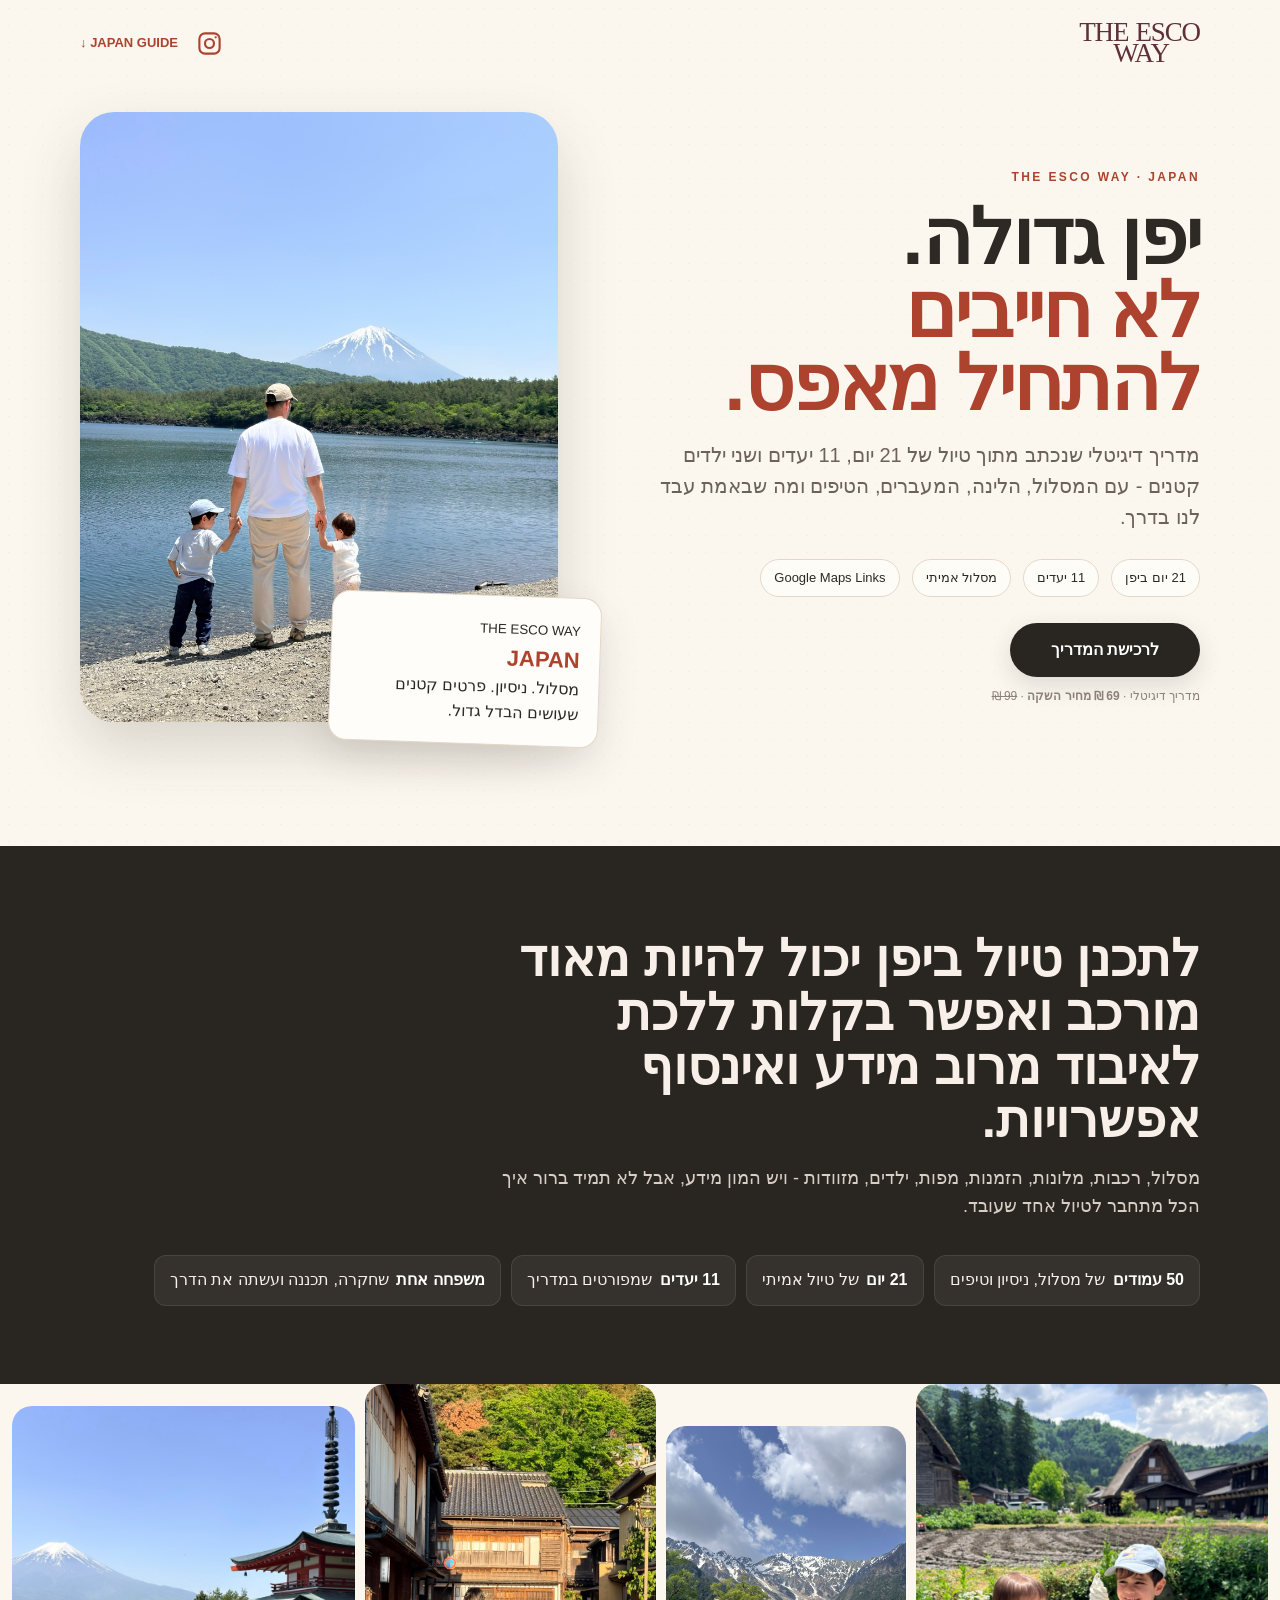
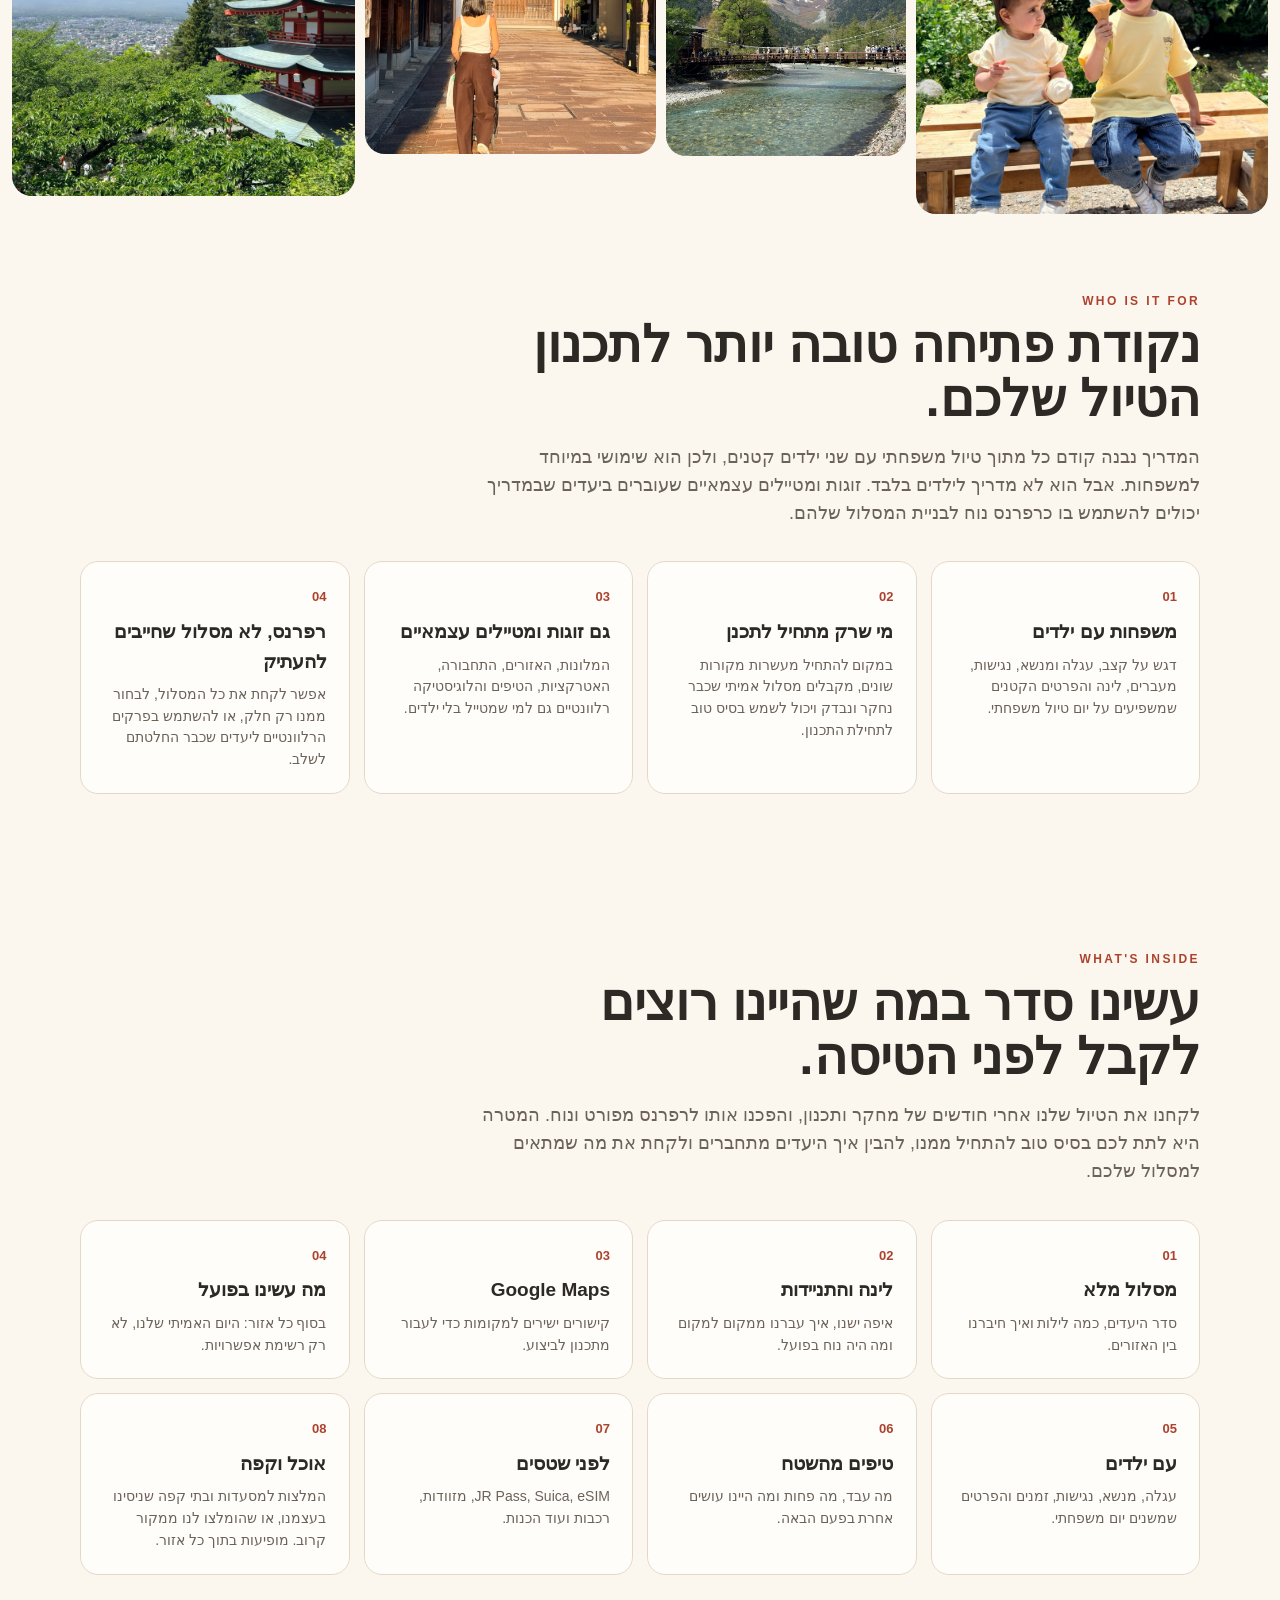
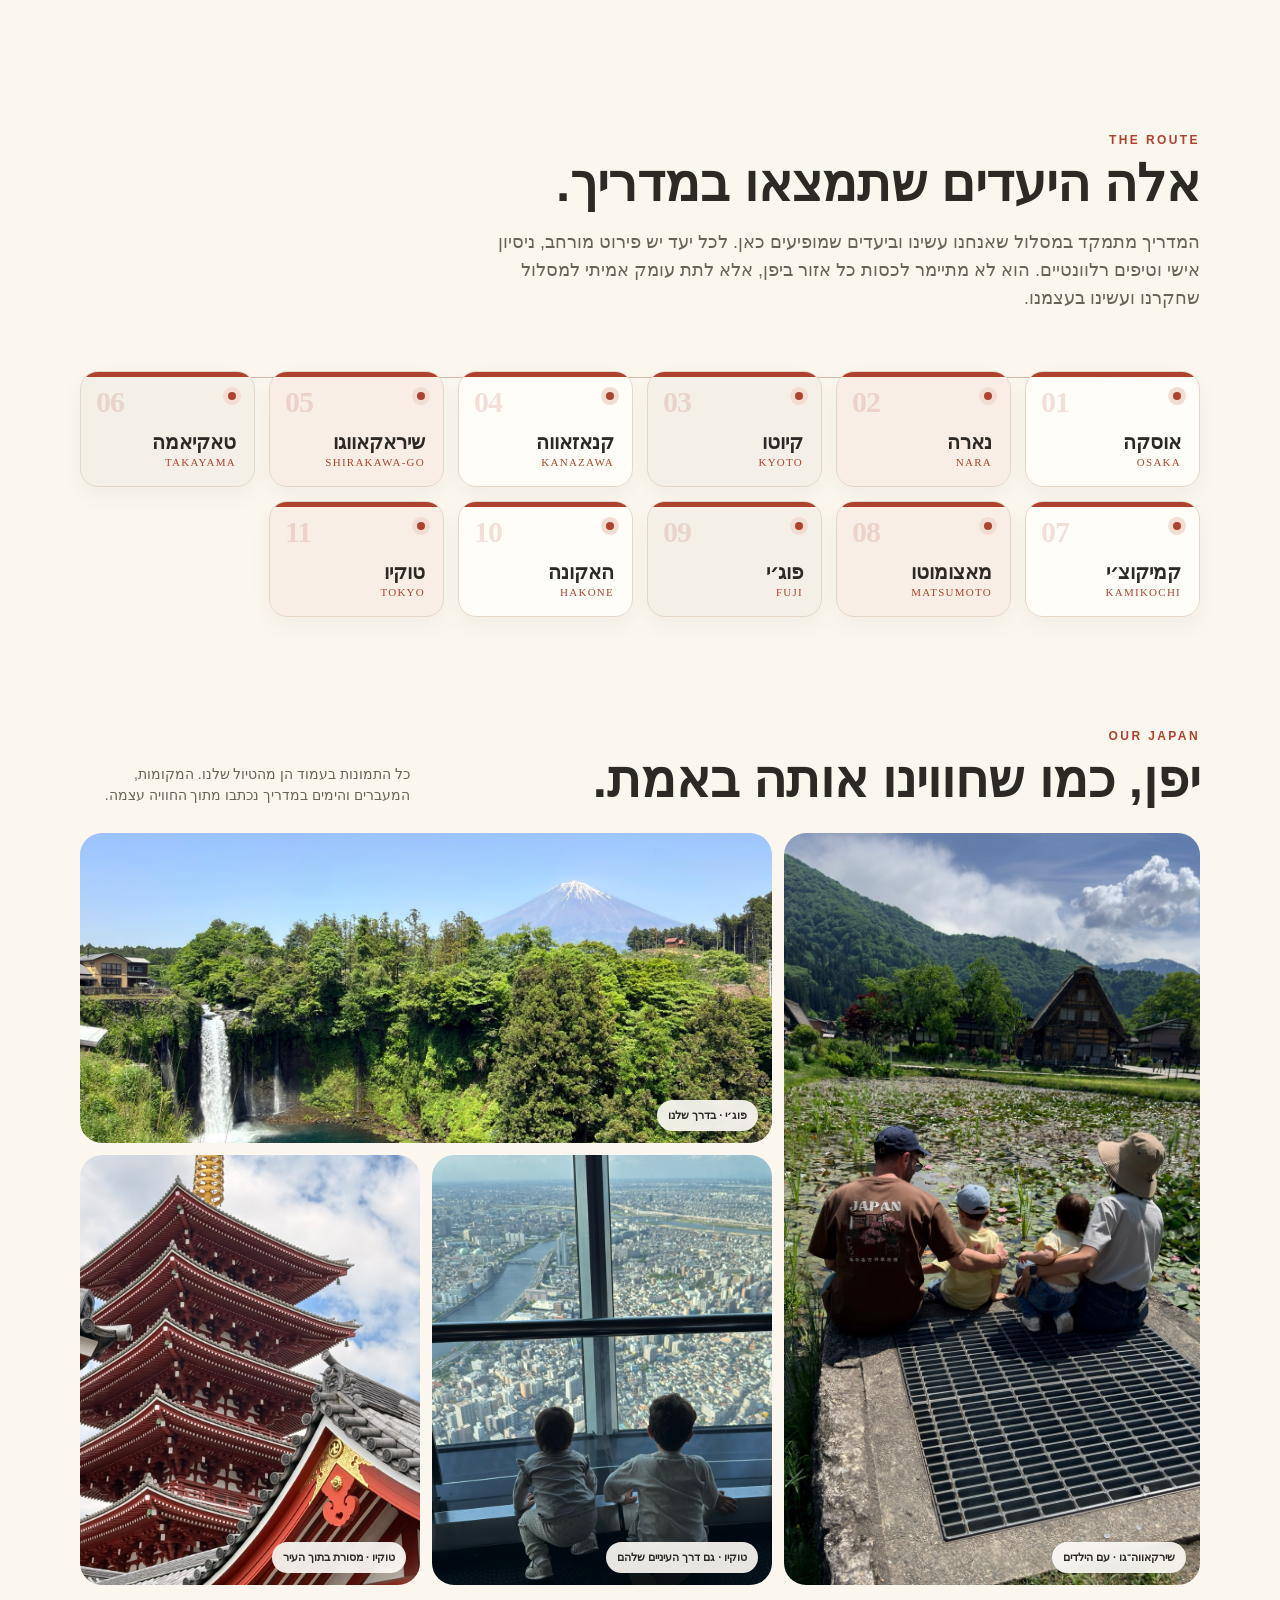
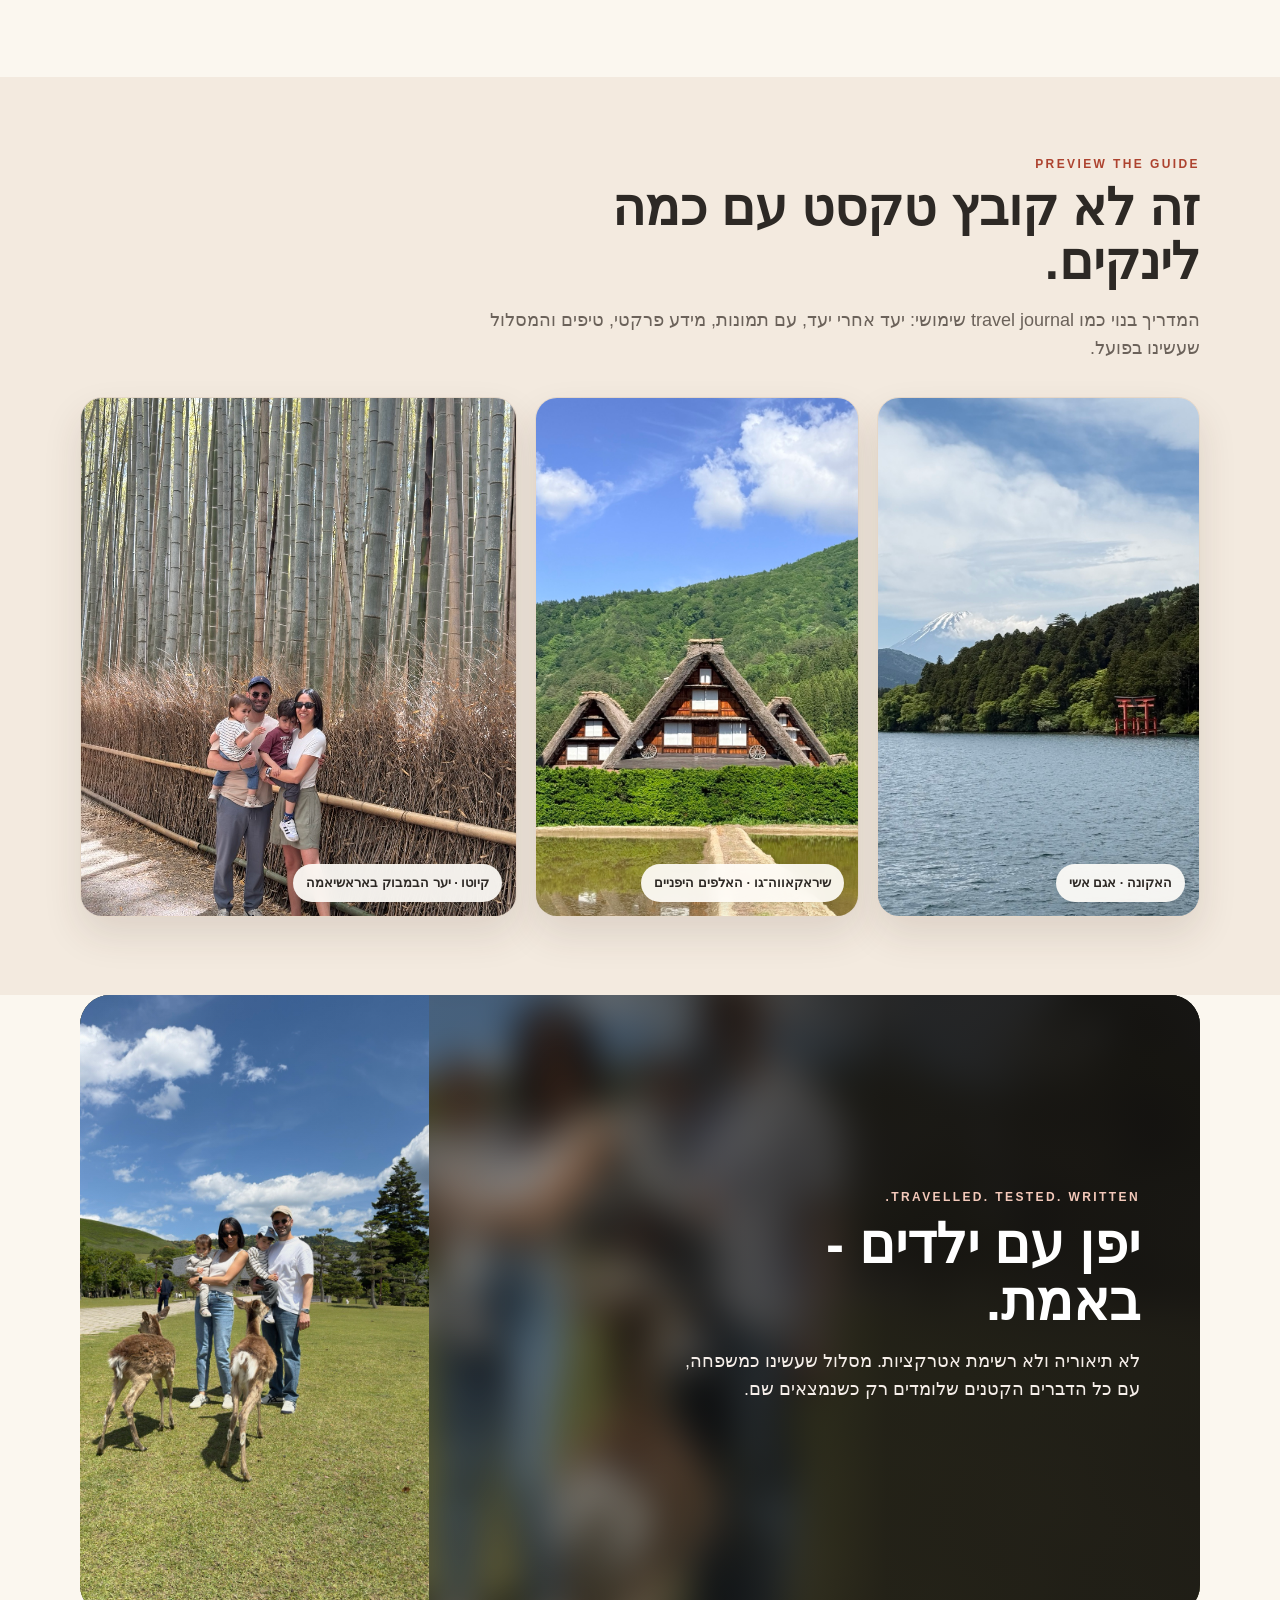
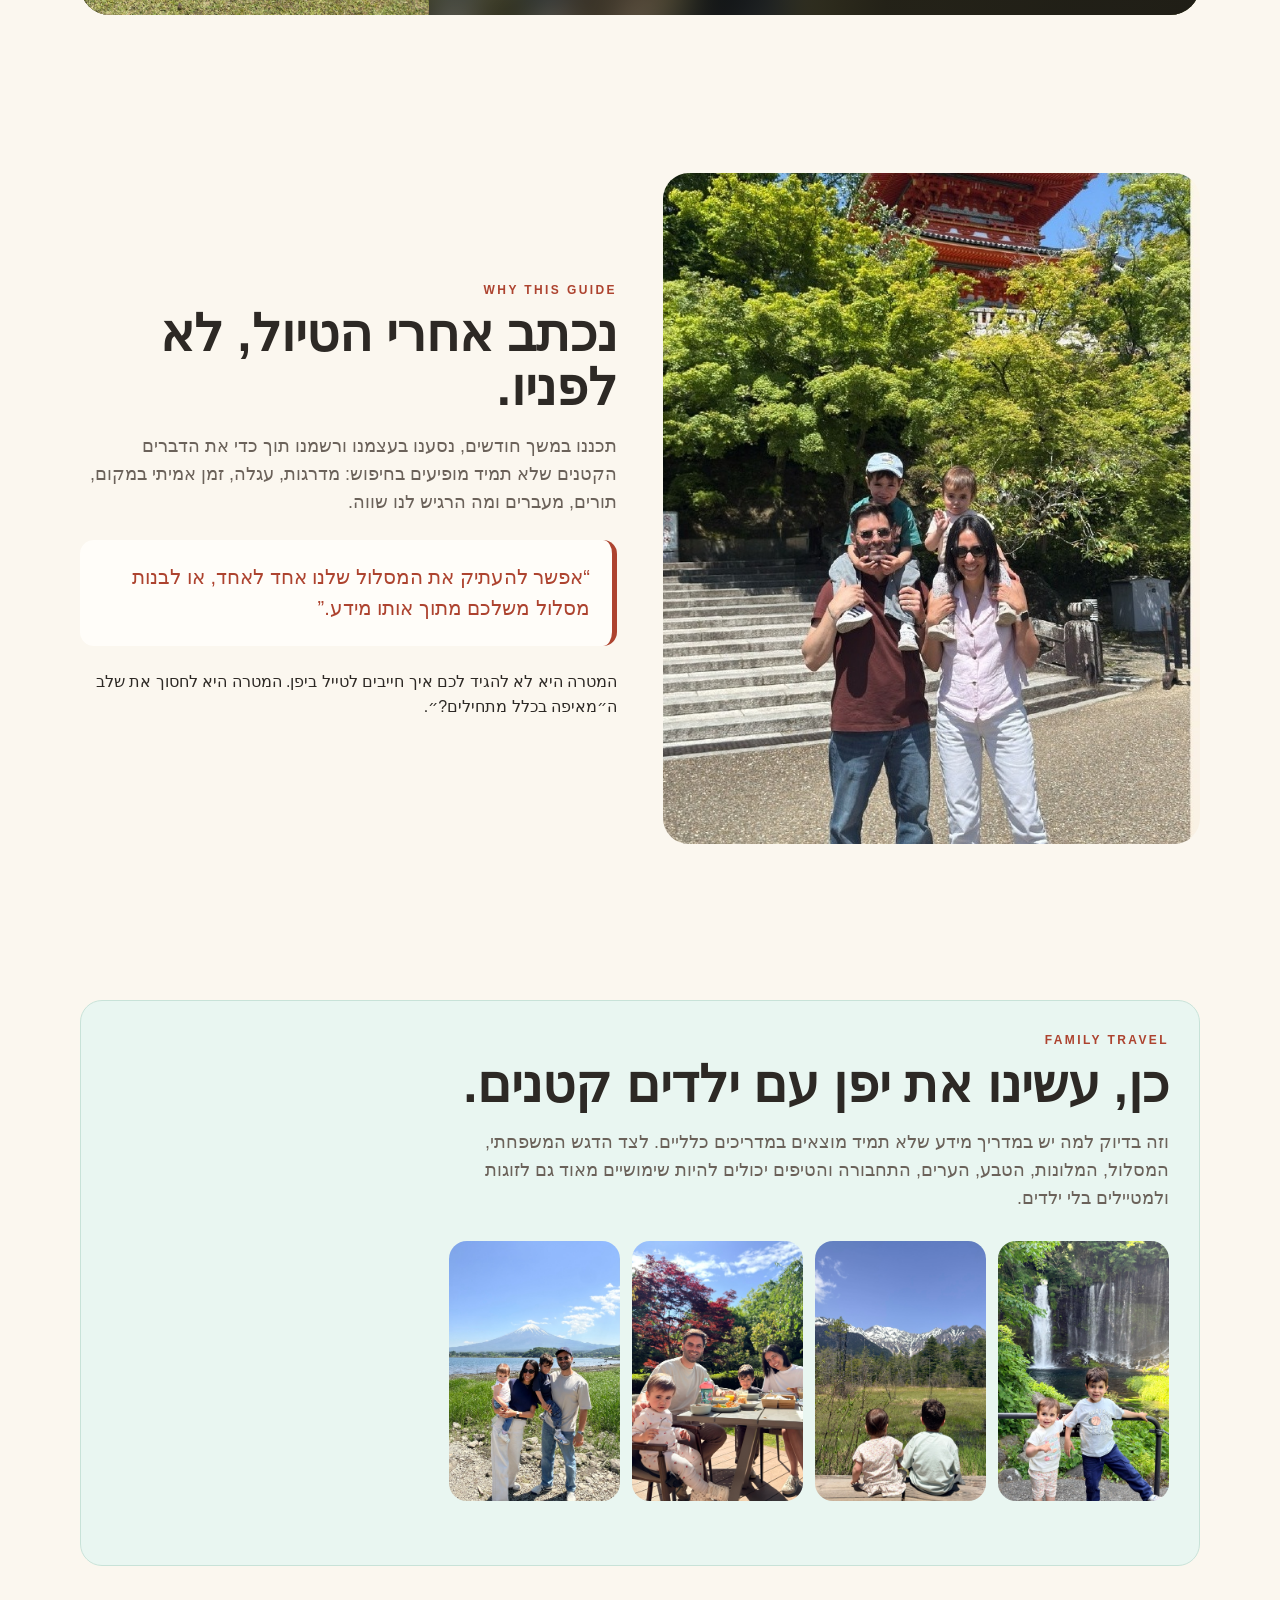
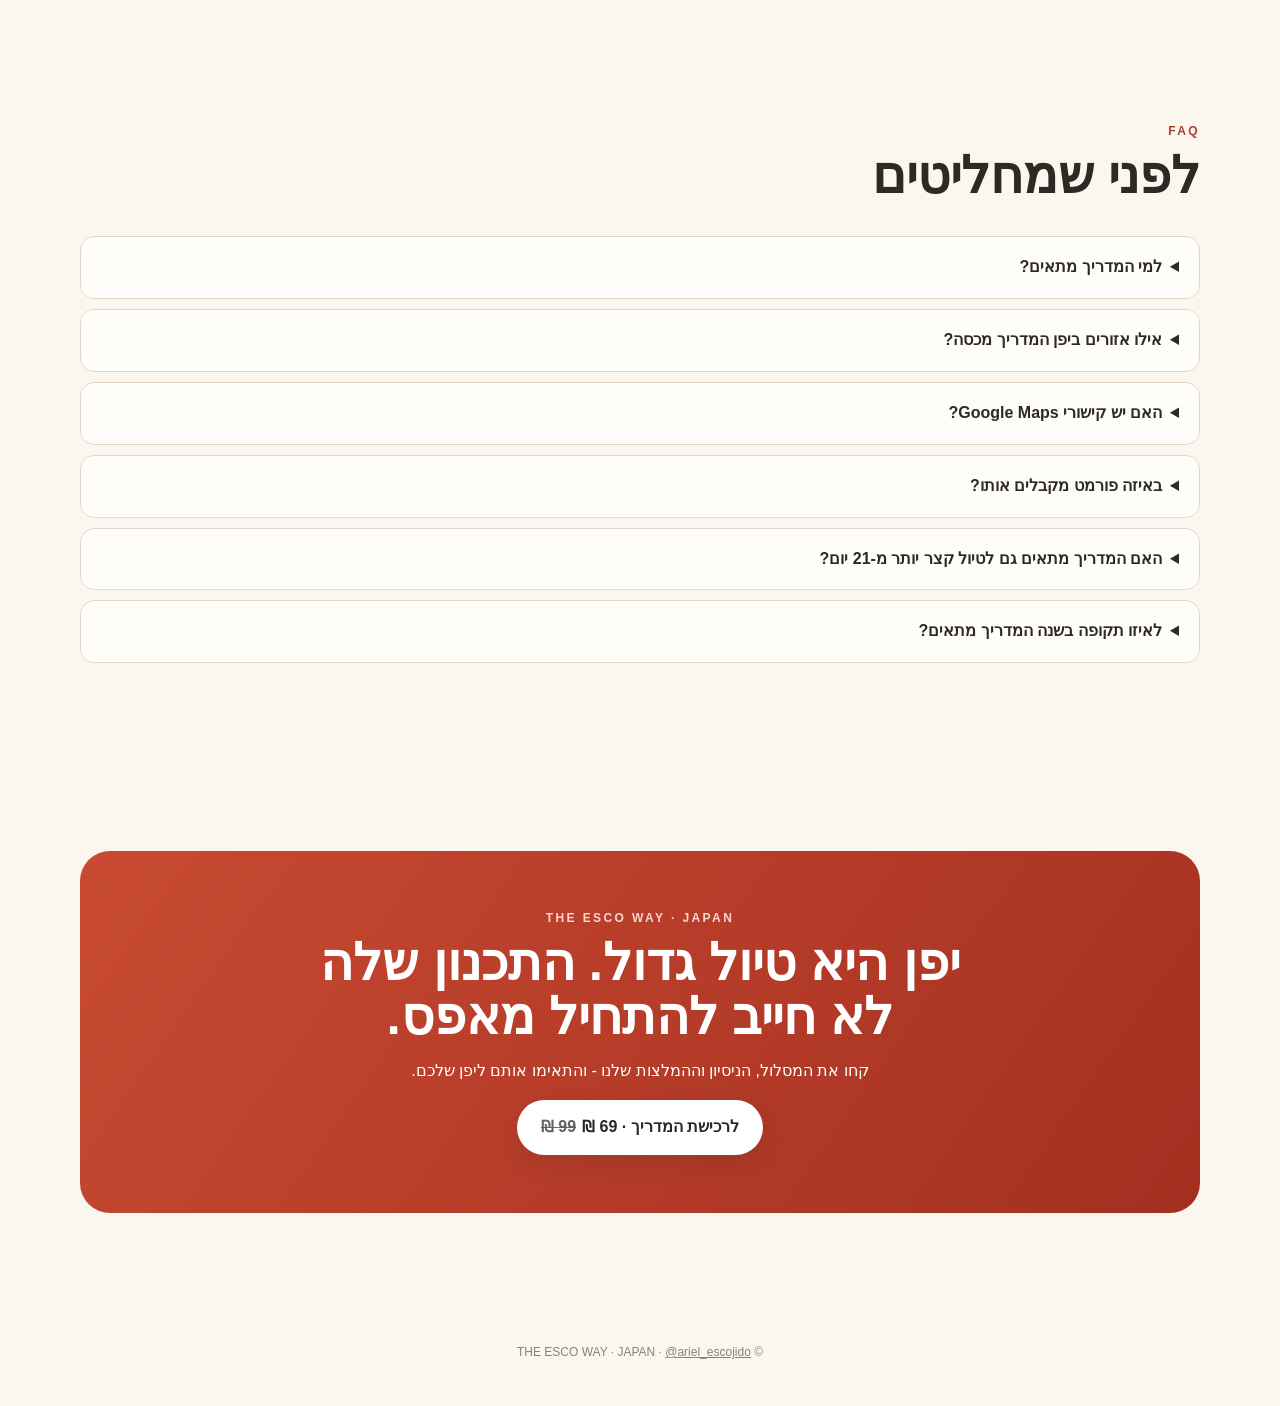
==== index.html @ 0a0cc1ca "Add files via upload" ====
<!doctype html><html lang="he" dir="rtl"><head><meta charset="utf-8"><meta name="viewport" content="width=device-width,initial-scale=1"><title>THE ESCO WAY - JAPAN | מדריך טיול עצמאי ליפן</title><meta name="description" content="מדריך דיגיטלי בעברית המבוסס על 21 יום ו-11 יעדים ביפן - מסלול, לינה, התניידות, טיפים, ילדים ומה עשינו בפועל."><meta property="og:title" content="THE ESCO WAY - JAPAN"><meta property="og:description" content="לא להתחיל את יפן מעשרות טאבים פתוחים. קבלו בסיס אמיתי לתכנון, מטיול שעשינו בעצמנו."><meta property="og:type" content="website"><link rel="canonical" href="[CANONICAL_URL]"><style>
:root{--ink:#2d2925;--muted:#6b625a;--paper:#fbf7ef;--card:#fffdf9;--line:#e5d7c8;--brick:#ad432f;--brick2:#c84a32;--green:#e9f6f1;--yellow:#fff5d9;--blue:#eef4ff;--dark:#292621}*{box-sizing:border-box}html{scroll-behavior:smooth}body{margin:0;font-family:Arial,'Noto Sans Hebrew',sans-serif;background:var(--paper);color:var(--ink);line-height:1.55}body:before{content:'';position:fixed;inset:0;pointer-events:none;opacity:.28;background-image:radial-gradient(circle,#dfc7b7 .7px,transparent .8px);background-size:17px 17px;z-index:-1}a{color:inherit}.wrap{width:min(1120px,calc(100% - 36px));margin:auto}.nav{display:flex;justify-content:space-between;align-items:center;padding:22px 0;font-size:13px}.brand{display:grid;grid-template-columns:auto auto;grid-template-rows:auto auto;column-gap:7px;direction:ltr;width:max-content;color:#5f3038;font-family:Georgia,'Times New Roman',serif;white-space:nowrap;line-height:.78;letter-spacing:-1.1px}.brand .the{grid-column:1;grid-row:1;font:inherit;font-size:27px;font-weight:400;letter-spacing:-1.1px}.brand .esco{grid-column:2;grid-row:1;font:inherit;font-size:27px;font-weight:400;letter-spacing:-1.1px}.brand .way{grid-column:1/3;grid-row:2;font:inherit;font-size:27px;font-weight:400;font-style:normal;letter-spacing:-1.1px;padding-left:34px}.brand:after{display:none}.nav a{text-decoration:none;color:var(--brick);font-weight:700}.navlinks{display:flex;align-items:center;gap:18px}.instagram-link{display:inline-flex;align-items:center;justify-content:center}.instagram-link svg{width:27px;height:27px;display:block}.hero{display:grid;grid-template-columns:1.03fr .97fr;gap:56px;align-items:center;padding:42px 0 84px}.eyebrow{font-size:12px;letter-spacing:2.4px;color:var(--brick);font-weight:800}h1{font-size:clamp(46px,6vw,84px);line-height:.95;margin:14px 0 20px;letter-spacing:-2px}h1 span{display:block;color:var(--brick)}.lead{font-size:20px;color:var(--muted);max-width:610px}.proofline{display:flex;gap:12px;flex-wrap:wrap;margin:26px 0}.pill{border:1px solid var(--line);background:rgba(255,253,249,.8);padding:8px 13px;border-radius:999px;font-size:13px}.cta{display:inline-flex;align-items:center;justify-content:center;background:var(--dark);color:white;text-decoration:none;padding:15px 24px;border-radius:999px;font-weight:800;min-width:190px;box-shadow:0 8px 24px rgba(41,38,33,.14)}.micro{font-size:12px;color:#8b8178;margin-top:10px}.heroimg{position:relative;min-height:570px}.heroimg img{width:82%;height:520px;object-fit:cover;border-radius:28px;display:block;margin-right:auto;box-shadow:0 25px 60px rgba(58,42,32,.18)}.guidecard{position:absolute;right:0;bottom:8px;width:52%;background:var(--card);border:1px solid var(--line);padding:20px;border-radius:18px;box-shadow:0 16px 40px rgba(58,42,32,.14);transform:rotate(2deg)}.guidecard b{display:block;color:var(--brick);font-size:22px}section{padding:78px 0}.sectionhead{max-width:720px;margin-bottom:34px}h2{font-size:clamp(32px,4vw,54px);line-height:1.05;margin:8px 0 14px}.sub{color:var(--muted);font-size:18px}.problem{background:var(--dark);color:#f7efe8}.problem .sub{color:#d8cec6}.tabs{display:flex;gap:10px;flex-wrap:wrap;margin-top:26px}.tab{padding:12px 15px;border-radius:12px;background:rgba(255,255,255,.06);border:1px solid rgba(255,255,255,.09)}.tab b{color:#fff;display:inline-block;margin-left:3px}.grid4{display:grid;grid-template-columns:repeat(4,1fr);gap:14px}.feature{background:var(--card);border:1px solid var(--line);border-radius:18px;padding:22px;min-height:155px}.feature i{font-style:normal;color:var(--brick);font-size:13px;font-weight:800}.feature b{display:block;font-size:19px;margin:8px 0}.feature p{margin:0;color:var(--muted);font-size:14px}.route{display:grid;grid-template-columns:repeat(11,1fr);gap:8px;direction:ltr;align-items:center;margin-top:35px}.stop{direction:rtl;text-align:center;font-size:12px;color:var(--muted)}.dot{width:13px;height:13px;background:var(--brick);border:3px solid #f1d6ca;border-radius:50%;margin:0 auto 9px}.route:before{content:'';height:2px;background:#dcc4b6;grid-column:1/-1;grid-row:1;align-self:start;margin-top:6px}.stop{grid-row:1;z-index:1}.preview{background:#f3eadf}.pages{display:grid;grid-template-columns:1.15fr .85fr .85fr;gap:18px;align-items:center;direction:ltr}.pageMock{direction:rtl;background:var(--card);border:1px solid var(--line);border-radius:20px;overflow:hidden;box-shadow:0 18px 38px rgba(65,44,31,.12)}.pageMock img{width:100%;height:260px;object-fit:cover;display:block}.pageMock .pc{padding:18px}.pageMock b{font-size:20px}.pageMock p{font-size:13px;color:var(--muted);margin:7px 0 0}.real{display:grid;grid-template-columns:1fr 1fr;gap:46px;align-items:center}.real img{width:100%;height:auto;aspect-ratio:4/5;object-fit:cover;object-position:center center;border-radius:26px}.quote{background:var(--card);border-right:5px solid var(--brick);padding:22px;border-radius:14px;color:var(--brick);font-size:20px;margin:24px 0}.familybox{background:var(--green);border:1px solid #c8e2d8;border-radius:22px;padding:30px}.faq details{background:var(--card);border:1px solid var(--line);border-radius:14px;padding:18px 20px;margin:10px 0}.faq summary{font-weight:800;cursor:pointer}.faq p{color:var(--muted);margin-bottom:0}.final{text-align:center;padding:100px 0}.final .box{background:linear-gradient(125deg,var(--brick2),#a42f20);color:white;border-radius:30px;padding:58px 24px}.final h2{margin-inline:auto;max-width:700px}.final .cta{background:white;color:var(--dark)}footer{padding:30px 0 45px;color:#8b8178;font-size:12px;text-align:center}@media(max-width:800px){.wrap{width:min(100% - 28px,620px)}.nav{padding:17px 0}.hero{grid-template-columns:1fr;gap:34px;padding:30px 0 58px}h1{font-size:54px}.lead{font-size:18px}.heroimg{min-height:430px}.heroimg img{width:88%;height:390px;border-radius:22px}.guidecard{width:61%;padding:16px}section{padding:58px 0}.grid4{grid-template-columns:1fr 1fr}.route{grid-template-columns:1fr 1fr;direction:rtl}.route:before{display:none}.stop{grid-row:auto;text-align:right;display:flex;align-items:center;gap:10px;background:var(--card);border:1px solid var(--line);padding:10px;border-radius:12px}.dot{margin:0;flex:0 0 auto}.pages{display:flex;overflow-x:auto;scroll-snap-type:x mandatory;padding-bottom:10px}.pageMock{min-width:82%;scroll-snap-align:center}.real{grid-template-columns:1fr;gap:28px}.real img{height:auto;aspect-ratio:4/5}.final{padding:60px 0}.final .box{padding:42px 20px;border-radius:22px}}@media(max-width:480px){h1{font-size:47px}.grid4{grid-template-columns:1fr}.proofline{gap:8px}.pill{font-size:12px}.cta{width:100%}}

/* V2 — photography-led editorial layer */
.hero{padding-top:26px;gap:48px}.heroimg{min-height:650px}.heroimg img{width:92%;height:610px;border-radius:34px;object-position:center 52%}.guidecard{bottom:18px}
.photo-break{padding:0;background:var(--paper);overflow:hidden}.photo-strip{width:min(1320px,calc(100% - 24px));margin:0 auto;display:grid;grid-template-columns:1.15fr .78fr .95fr 1.12fr;gap:10px;height:430px}.photo-strip figure,.editorial-grid figure,.family-cinema figure{margin:0;overflow:hidden;position:relative}.photo-strip img,.editorial-grid img,.family-cinema img{width:100%;height:100%;object-fit:cover;display:block;transition:transform .5s ease}.photo-strip figure:nth-child(2){margin-top:42px;height:330px}.photo-strip figure:nth-child(3){height:370px}.photo-strip figure:nth-child(4){margin-top:22px;height:390px}.photo-strip figure{border-radius:20px}.photo-strip figure:hover img,.editorial-grid figure:hover img{transform:scale(1.018)}
.editorial{padding:32px 0 92px}.editorial-head{display:flex;justify-content:space-between;align-items:end;gap:30px;margin-bottom:26px}.editorial-head h2{max-width:660px;margin-bottom:0}.editorial-note{max-width:330px;color:var(--muted);font-size:14px}.editorial-grid{display:grid;grid-template-columns:1.1fr .9fr .9fr;grid-template-rows:310px 430px;gap:12px}.editorial-grid figure{border-radius:22px}.editorial-grid .big{grid-row:1/3}.editorial-grid .wide{grid-column:2/4}.editorial-grid .portrait img{object-position:center 62%}.caption{position:absolute;right:14px;bottom:12px;background:rgba(255,253,249,.9);backdrop-filter:blur(8px);padding:7px 11px;border-radius:999px;font-size:11px;font-weight:700;color:var(--ink)}
.family-cinema{padding:0 0 80px}.family-cinema .frame{height:620px;border-radius:30px;overflow:hidden;position:relative}.family-cinema img{object-position:center 48%}.family-cinema .overlay{position:absolute;inset:0;background:linear-gradient(90deg,rgba(22,20,18,.04),rgba(22,20,18,.08) 45%,rgba(22,20,18,.76));display:flex;align-items:center;justify-content:flex-start;padding:60px}.family-cinema .copy{max-width:470px;color:white;margin-left:auto;text-align:right}.family-cinema .copy .eyebrow{color:#f4c9ba}.family-cinema .copy h2{font-size:54px;margin:10px 0 14px}.family-cinema .copy p{font-size:18px;color:#f5eee9}
.mini-gallery{display:grid;grid-template-columns:repeat(4,1fr);gap:12px;margin-top:28px}.mini-gallery img{width:100%;height:260px;object-fit:cover;border-radius:18px}.mini-gallery img:nth-child(2){object-position:center 35%}
@media(max-width:800px){.hero{padding-top:18px}.heroimg{min-height:520px}.heroimg img{width:100%;height:500px;border-radius:24px;object-position:center 58%}.guidecard{width:66%;bottom:-8px}.photo-strip{width:calc(100% - 16px);grid-template-columns:1.2fr .8fr;height:520px;gap:8px}.photo-strip figure{height:250px!important;margin:0!important;border-radius:14px}.photo-strip figure:nth-child(2),.photo-strip figure:nth-child(4){transform:translateY(34px)}.editorial{padding:18px 0 58px}.editorial-head{display:block}.editorial-note{margin-top:12px}.editorial-grid{grid-template-columns:1fr 1fr;grid-template-rows:330px 360px 360px}.editorial-grid .big{grid-column:1/3;grid-row:auto}.editorial-grid .wide{grid-column:1/3}.family-cinema{padding-bottom:58px}.family-cinema .frame{height:570px;border-radius:22px}.family-cinema .overlay{background:linear-gradient(0deg,rgba(22,20,18,.78),rgba(22,20,18,.02) 65%);align-items:flex-end;padding:26px}.family-cinema .copy{margin:0}.family-cinema .copy h2{font-size:38px}.mini-gallery{grid-template-columns:1fr 1fr;overflow:hidden}.mini-gallery img{height:220px}.mini-gallery img:nth-child(3){grid-column:1/3;height:260px}}

/* Route redesign — editorial RTL journey cards */
.route.route-cards{position:relative;display:grid;grid-template-columns:repeat(6,minmax(0,1fr));gap:14px;direction:rtl;align-items:stretch;margin-top:40px;padding:18px 0 0}
.route.route-cards:before{content:'';display:block;position:absolute;top:0;right:0;left:0;height:1px;background:linear-gradient(90deg,transparent,#d8b9a9 8%,#d8b9a9 92%,transparent)}
.route.route-cards .stop{position:relative;overflow:hidden;grid-row:auto;direction:rtl;text-align:right;min-height:116px;padding:18px 18px 17px;background:rgba(255,253,249,.9);border:1px solid var(--line);border-radius:18px;color:var(--ink);display:flex;flex-direction:column;justify-content:flex-end;align-items:flex-start;gap:3px;box-shadow:0 8px 22px rgba(65,44,31,.05);transition:transform .2s ease,box-shadow .2s ease,border-color .2s ease}
.route.route-cards .stop:nth-child(3n+2){background:#f8eee5}.route.route-cards .stop:nth-child(3n){background:#f4f0e8}
.route.route-cards .stop:hover{transform:translateY(-3px);box-shadow:0 14px 30px rgba(65,44,31,.10);border-color:#d5ad9a}
.route.route-cards .stop:before{content:'';position:absolute;top:0;right:0;width:100%;height:5px;background:var(--brick)}
.route.route-cards .route-num{position:absolute;top:15px;left:15px;font-family:Georgia,'Times New Roman',serif;font-size:30px;line-height:1;color:rgba(173,67,47,.16);font-weight:700;letter-spacing:-1px}
.route.route-cards .route-name{position:relative;z-index:1;font-size:20px;line-height:1.1;font-weight:800;white-space:nowrap}
.route.route-cards .route-en{position:relative;z-index:1;direction:ltr;font-family:Georgia,'Times New Roman',serif;font-size:11px;line-height:1.1;color:var(--brick);letter-spacing:1.25px;text-transform:uppercase}
.route.route-cards .stop:after{content:'';position:absolute;right:18px;top:20px;width:8px;height:8px;border-radius:50%;background:var(--brick);box-shadow:0 0 0 5px #f2ddd3}
@media(max-width:800px){.route.route-cards{grid-template-columns:repeat(2,minmax(0,1fr));gap:10px;margin-top:30px;padding-top:14px}.route.route-cards .stop{min-height:102px;padding:15px;border-radius:15px}.route.route-cards .route-name{font-size:17px}.route.route-cards .route-num{font-size:26px;top:13px;left:13px}.route.route-cards .stop:after{right:15px;top:17px}}
@media(max-width:420px){.route.route-cards{grid-template-columns:1fr 1fr}.route.route-cards .route-name{font-size:16px}.route.route-cards .route-en{font-size:9px;letter-spacing:.9px}}

/* Preview gallery — real trip photos rather than destination content cards */
.pages:has(.preview-photo){align-items:stretch}
.pageMock.preview-photo{position:relative;overflow:hidden;height:520px;min-height:0;background:#ddd;border-radius:22px}
.pageMock.preview-photo img{width:100%;height:100%;min-height:0;object-fit:cover;display:block}
.pageMock.preview-photo .preview-caption{position:absolute;right:14px;bottom:14px;left:auto;background:rgba(255,253,249,.92);backdrop-filter:blur(8px);-webkit-backdrop-filter:blur(8px);padding:9px 13px;border-radius:999px;font-size:13px;font-weight:700;color:var(--ink);box-shadow:0 5px 18px rgba(35,30,26,.12);direction:rtl}
@media(max-width:800px){.pageMock.preview-photo{height:390px}.pageMock.preview-photo img{height:100%;min-height:0}.pageMock.preview-photo .preview-caption{font-size:12px;right:10px;bottom:10px;padding:8px 11px}}

/* Keep the two vertical Tokyo moments readable without aggressive cropping */
.editorial-grid figure.show-full{background:#eee8df}
.editorial-grid figure.show-full img{object-fit:cover;object-position:center center;transform:none}
.editorial-grid figure.show-full:hover img{transform:none}

/* Family cinema: preserve the portrait photo instead of aggressively cropping it */
.family-cinema .family-photo{position:absolute;inset:0;background:#20251f}
.family-cinema .family-photo-bg{position:absolute;inset:-22px;width:calc(100% + 44px);height:calc(100% + 44px);object-fit:cover;object-position:center 62%;filter:blur(20px) brightness(.72);transform:scale(1.06)}
.family-cinema .family-photo-main{position:absolute;inset:0;width:100%;height:100%;object-fit:contain;object-position:left center;z-index:1}
.family-cinema .overlay{z-index:2;background:linear-gradient(90deg,rgba(22,20,18,.02) 0%,rgba(22,20,18,.12) 42%,rgba(22,20,18,.82) 72%,rgba(22,20,18,.88) 100%)}
@media(max-width:800px){.family-cinema .family-photo-main{object-position:center top}.family-cinema .family-photo-bg{object-position:center 60%}.family-cinema .overlay{background:linear-gradient(0deg,rgba(22,20,18,.84),rgba(22,20,18,.06) 66%)}}

/* Family cinema — deer family photo: show the full frame without zoom */
.family-cinema .family-photo-bg{display:block;object-fit:cover;object-position:center center;filter:blur(18px) brightness(.62);transform:scale(1.05)}
.family-cinema .family-photo-main{object-fit:contain;object-position:left center;transform:none}
@media(max-width:800px){.family-cinema .family-photo-main{object-fit:contain;object-position:center center}}

/* Purchase lead modal */
.purchase-modal{position:fixed;inset:0;z-index:9999;display:none;align-items:center;justify-content:center;padding:22px;direction:rtl}.purchase-modal.open{display:flex}.purchase-backdrop{position:absolute;inset:0;background:rgba(35,30,26,.62);backdrop-filter:blur(6px)}.purchase-dialog{position:relative;width:min(520px,100%);background:var(--card);border:1px solid var(--line);border-radius:26px;padding:30px;box-shadow:0 30px 90px rgba(35,30,26,.28);z-index:1}.purchase-close{position:absolute;top:14px;left:14px;border:0;background:#f3eadf;width:38px;height:38px;border-radius:50%;font-size:24px;line-height:1;cursor:pointer;color:var(--ink)}.purchase-dialog h3{font-size:32px;line-height:1.08;margin:8px 0 8px}.purchase-dialog .purchase-intro{color:var(--muted);margin:0 0 22px}.purchase-price{display:inline-flex;gap:8px;align-items:center;background:#f8eee5;color:var(--brick);font-weight:800;border-radius:999px;padding:8px 12px;margin-bottom:18px}.purchase-form{display:grid;gap:14px}.purchase-field{display:grid;gap:6px;text-align:right}.purchase-field label{font-size:13px;font-weight:800}.purchase-field input{width:100%;border:1px solid var(--line);background:white;border-radius:12px;padding:13px 14px;font:inherit;color:var(--ink);outline:none}.purchase-field input:focus{border-color:#c98570;box-shadow:0 0 0 3px rgba(173,67,47,.09)}.purchase-submit{border:0;background:var(--dark);color:#fff;border-radius:999px;padding:15px 20px;font:inherit;font-weight:800;cursor:pointer;margin-top:4px}.purchase-note{font-size:12px;color:#8b8178;margin:2px 0 0;text-align:center}.purchase-status{display:none;text-align:center;padding:16px 4px 4px}.purchase-status.show{display:block}.purchase-status strong{display:block;font-size:24px;margin-bottom:8px}.purchase-status p{color:var(--muted);margin:0}.purchase-form.hidden{display:none}@media(max-width:600px){.purchase-modal{align-items:flex-end;padding:10px}.purchase-dialog{border-radius:24px 24px 16px 16px;padding:26px 20px 22px}.purchase-dialog h3{font-size:28px}}
</style></head><body><header class="wrap"><div class="nav"><div class="brand" aria-label="THE ESCO WAY"><span class="the">THE</span><span class="esco">ESCO</span><span class="way">WAY</span></div><div class="navlinks"><a class="instagram-link" href="https://www.instagram.com/ariel_escojido?stkn=dmM4bjkwaGRwMHF3&utm_source=qr" target="_blank" rel="noopener noreferrer" aria-label="Instagram @ariel_escojido" data-event="instagram_header_click"><svg viewBox="0 0 24 24" fill="none" stroke="currentColor" stroke-width="1.9" stroke-linecap="round" stroke-linejoin="round" aria-hidden="true"><rect x="3" y="3" width="18" height="18" rx="5"></rect><circle cx="12" cy="12" r="4"></circle><circle cx="17.5" cy="6.5" r="1" fill="currentColor" stroke="none"></circle></svg></a><a href="#buy">JAPAN GUIDE ↓</a></div></div></header><main><section class="hero wrap"><div><div class="eyebrow">THE ESCO WAY · JAPAN</div><h1>יפן גדולה.<span>לא חייבים להתחיל מאפס.</span></h1><p class="lead">מדריך דיגיטלי שנכתב מתוך טיול של 21 יום, 11 יעדים ושני ילדים קטנים - עם המסלול, הלינה, המעברים, הטיפים ומה שבאמת עבד לנו בדרך.</p><div class="proofline"><span class="pill">21 יום ביפן</span><span class="pill">11 יעדים</span><span class="pill">מסלול אמיתי</span><span class="pill">Google Maps Links</span></div><a class="cta" href="#purchase" data-purchase-open data-event="hero_cta_click">לרכישת המדריך</a><div class="micro">מדריך דיגיטלי · <b>69 ₪ מחיר השקה</b> · <s>99 ₪</s></div></div><div class="heroimg"><img src="photo-01.jpg" alt="הר פוג'י מתוך הטיול של The Esco Way"><div class="guidecard"><small>THE ESCO WAY</small><b>JAPAN</b><span>מסלול. ניסיון. פרטים קטנים שעושים הבדל גדול.</span></div></div></section><section class="problem"><div class="wrap"><div class="sectionhead"><h2>לתכנן טיול ביפן יכול להיות מאוד מורכב ואפשר בקלות ללכת לאיבוד מרוב מידע ואינסוף אפשרויות.</h2><p class="sub">מסלול, רכבות, מלונות, הזמנות, מפות, ילדים, מזוודות - ויש המון מידע, אבל לא תמיד ברור איך הכל מתחבר לטיול אחד שעובד.</p></div><div class="tabs"><span class="tab"><b>50 עמודים</b> של מסלול, ניסיון וטיפים</span><span class="tab"><b>21 יום</b> של טיול אמיתי</span><span class="tab"><b>11 יעדים</b> שמפורטים במדריך</span><span class="tab"><b>משפחה אחת</b> שחקרה, תכננה ועשתה את הדרך</span></div></div></section><section class="photo-break"><div class="photo-strip"><figure><img loading="lazy" src="photo-02.jpg" alt="רגע מהטיול המשפחתי שלנו ביפן"></figure><figure><img loading="lazy" src="photo-03.jpg" alt="רגע מהטיול המשפחתי שלנו ביפן"></figure><figure><img loading="lazy" src="photo-04.jpg" alt="רגע מהטיול המשפחתי שלנו ביפן"></figure><figure><img loading="lazy" src="photo-05.jpg" alt="רגע מהטיול המשפחתי שלנו ביפן"></figure></div></section><section><div class="wrap"><div class="sectionhead"><div class="eyebrow">WHO IS IT FOR</div><h2>נקודת פתיחה טובה יותר לתכנון הטיול שלכם.</h2><p class="sub">המדריך נבנה קודם כל מתוך טיול משפחתי עם שני ילדים קטנים, ולכן הוא שימושי במיוחד למשפחות. אבל הוא לא מדריך לילדים בלבד. זוגות ומטיילים עצמאיים שעוברים ביעדים שבמדריך יכולים להשתמש בו כרפרנס נוח לבניית המסלול שלהם.</p></div><div class="grid4"><div class="feature"><i>01</i><b>משפחות עם ילדים</b><p>דגש על קצב, עגלה ומנשא, נגישות, מעברים, לינה והפרטים הקטנים שמשפיעים על יום טיול משפחתי.</p></div><div class="feature"><i>02</i><b>מי שרק מתחיל לתכנן</b><p>במקום להתחיל מעשרות מקורות שונים, מקבלים מסלול אמיתי שכבר נחקר ונבדק ויכול לשמש בסיס טוב לתחילת התכנון.</p></div><div class="feature"><i>03</i><b>גם זוגות ומטיילים עצמאיים</b><p>המלונות, האזורים, התחבורה, האטרקציות, הטיפים והלוגיסטיקה רלוונטיים גם למי שמטייל בלי ילדים.</p></div><div class="feature"><i>04</i><b>רפרנס, לא מסלול שחייבים להעתיק</b><p>אפשר לקחת את כל המסלול, לבחור ממנו רק חלק, או להשתמש בפרקים הרלוונטיים ליעדים שכבר החלטתם לשלב.</p></div></div></div></section><section><div class="wrap"><div class="sectionhead"><div class="eyebrow">WHAT'S INSIDE</div><h2>עשינו סדר במה שהיינו רוצים לקבל לפני הטיסה.</h2><p class="sub">לקחנו את הטיול שלנו אחרי חודשים של מחקר ותכנון, והפכנו אותו לרפרנס מפורט ונוח. המטרה היא לתת לכם בסיס טוב להתחיל ממנו, להבין איך היעדים מתחברים ולקחת את מה שמתאים למסלול שלכם.</p></div><div class="grid4"><div class="feature"><i>01</i><b>מסלול מלא</b><p>סדר היעדים, כמה לילות ואיך חיברנו בין האזורים.</p></div><div class="feature"><i>02</i><b>לינה והתניידות</b><p>איפה ישנו, איך עברנו ממקום למקום ומה היה נוח בפועל.</p></div><div class="feature"><i>03</i><b>Google Maps</b><p>קישורים ישירים למקומות כדי לעבור מתכנון לביצוע.</p></div><div class="feature"><i>04</i><b>מה עשינו בפועל</b><p>בסוף כל אזור: היום האמיתי שלנו, לא רק רשימת אפשרויות.</p></div><div class="feature"><i>05</i><b>עם ילדים</b><p>עגלה, מנשא, נגישות, זמנים והפרטים שמשנים יום משפחתי.</p></div><div class="feature"><i>06</i><b>טיפים מהשטח</b><p>מה עבד, מה פחות ומה היינו עושים אחרת בפעם הבאה.</p></div><div class="feature"><i>07</i><b>לפני שטסים</b><p>JR Pass, Suica, eSIM, מזוודות, רכבות ועוד הכנות.</p></div><div class="feature"><i>08</i><b>אוכל וקפה</b><p>המלצות למסעדות ובתי קפה שניסינו בעצמנו, או שהומלצו לנו ממקור קרוב. מופיעות בתוך כל אזור.</p></div></div></div></section><section><div class="wrap"><div class="sectionhead"><div class="eyebrow">THE ROUTE</div><h2>אלה היעדים שתמצאו במדריך.</h2><p class="sub">המדריך מתמקד במסלול שאנחנו עשינו וביעדים שמופיעים כאן. לכל יעד יש פירוט מורחב, ניסיון אישי וטיפים רלוונטיים. הוא לא מתיימר לכסות כל אזור ביפן, אלא לתת עומק אמיתי למסלול שחקרנו ועשינו בעצמנו.</p></div><div class="route route-cards"><div class="stop"><span class="route-num">01</span><span class="route-name">אוסקה</span><span class="route-en">OSAKA</span></div><div class="stop"><span class="route-num">02</span><span class="route-name">נארה</span><span class="route-en">NARA</span></div><div class="stop"><span class="route-num">03</span><span class="route-name">קיוטו</span><span class="route-en">KYOTO</span></div><div class="stop"><span class="route-num">04</span><span class="route-name">קנאזאווה</span><span class="route-en">KANAZAWA</span></div><div class="stop"><span class="route-num">05</span><span class="route-name">שיראקאווגו</span><span class="route-en">SHIRAKAWA-GO</span></div><div class="stop"><span class="route-num">06</span><span class="route-name">טאקיאמה</span><span class="route-en">TAKAYAMA</span></div><div class="stop"><span class="route-num">07</span><span class="route-name">קמיקוצ׳י</span><span class="route-en">KAMIKOCHI</span></div><div class="stop"><span class="route-num">08</span><span class="route-name">מאצומוטו</span><span class="route-en">MATSUMOTO</span></div><div class="stop"><span class="route-num">09</span><span class="route-name">פוג׳י</span><span class="route-en">FUJI</span></div><div class="stop"><span class="route-num">10</span><span class="route-name">האקונה</span><span class="route-en">HAKONE</span></div><div class="stop"><span class="route-num">11</span><span class="route-name">טוקיו</span><span class="route-en">TOKYO</span></div></div></div></section><section class="editorial"><div class="wrap"><div class="editorial-head"><div><div class="eyebrow">OUR JAPAN</div><h2>יפן, כמו שחווינו אותה באמת.</h2></div><div class="editorial-note">כל התמונות בעמוד הן מהטיול שלנו. המקומות, המעברים והימים במדריך נכתבו מתוך החוויה עצמה.</div></div><div class="editorial-grid"><figure class="big"><img loading="lazy" src="photo-06.jpg" alt="שירקאווה־גו · עם הילדים"><span class="caption">שירקאווה־גו · עם הילדים</span></figure><figure class="wide"><img loading="lazy" src="photo-07.jpg" alt="פוג׳י · בדרך שלנו"><span class="caption">פוג׳י · בדרך שלנו</span></figure><figure class="portrait show-full"><img loading="lazy" src="photo-08.jpg" alt="טוקיו · גם דרך העיניים שלהם"><span class="caption">טוקיו · גם דרך העיניים שלהם</span></figure><figure class="show-full"><img loading="lazy" src="photo-09.jpg" alt="טוקיו · מסורת בתוך העיר"><span class="caption">טוקיו · מסורת בתוך העיר</span></figure></div></div></section><section class="preview" id="preview"><div class="wrap"><div class="sectionhead"><div class="eyebrow">PREVIEW THE GUIDE</div><h2>זה לא קובץ טקסט עם כמה לינקים.</h2><p class="sub">המדריך בנוי כמו travel journal שימושי: יעד אחרי יעד, עם תמונות, מידע פרקטי, טיפים והמסלול שעשינו בפועל.</p></div><div class="pages"><article class="pageMock preview-photo"><img src="photo-10.jpg" alt="קיוטו · יער הבמבוק באראשיאמה"><div class="preview-caption">קיוטו · יער הבמבוק באראשיאמה</div></article><article class="pageMock preview-photo"><img src="photo-11.jpg" alt="שיראקאווה־גו · האלפים היפניים"><div class="preview-caption">שיראקאווה־גו · האלפים היפניים</div></article><article class="pageMock preview-photo"><img src="photo-12.jpg" alt="האקונה · אגם אשי"><div class="preview-caption">האקונה · אגם אשי</div></article></div></div></section><section class="family-cinema"><div class="wrap"><div class="frame"><figure class="family-photo"><img class="family-photo-bg" src="photo-13.jpg" alt="" aria-hidden="true"><img class="family-photo-main" src="photo-13.jpg" alt="תמונה משפחתית מיפן"></figure><div class="overlay"><div class="copy"><div class="eyebrow">TRAVELLED. TESTED. WRITTEN.</div><h2>יפן עם ילדים - באמת.</h2><p>לא תיאוריה ולא רשימת אטרקציות. מסלול שעשינו כמשפחה, עם כל הדברים הקטנים שלומדים רק כשנמצאים שם.</p></div></div></div></div></section><section><div class="wrap real"><img src="photo-14.jpg" alt="אריאל, גל והמשפחה בטיול ביפן"><div><div class="eyebrow">WHY THIS GUIDE</div><h2>נכתב אחרי הטיול, לא לפניו.</h2><p class="sub">תכננו במשך חודשים, נסענו בעצמנו ורשמנו תוך כדי את הדברים הקטנים שלא תמיד מופיעים בחיפוש: מדרגות, עגלה, זמן אמיתי במקום, תורים, מעברים ומה הרגיש לנו שווה.</p><div class="quote">“אפשר להעתיק את המסלול שלנו אחד לאחד, או לבנות מסלול משלכם מתוך אותו מידע.”</div><p>המטרה היא לא להגיד לכם איך חייבים לטייל ביפן. המטרה היא לחסוך את שלב ה״מאיפה בכלל מתחילים?״.</p></div></div></section><section><div class="wrap familybox"><div class="sectionhead"><div class="eyebrow">FAMILY TRAVEL</div><h2>כן, עשינו את יפן עם ילדים קטנים.</h2><p class="sub">וזה בדיוק למה יש במדריך מידע שלא תמיד מוצאים במדריכים כלליים. לצד הדגש המשפחתי, המסלול, המלונות, הטבע, הערים, התחבורה והטיפים יכולים להיות שימושיים מאוד גם לזוגות ולמטיילים בלי ילדים.</p><div class="mini-gallery"><img loading="lazy" src="photo-15.jpg" alt="יפן עם ילדים מתוך הטיול שלנו"><img loading="lazy" src="photo-16.jpg" alt="יפן עם ילדים מתוך הטיול שלנו"><img loading="lazy" src="photo-17.jpg" alt="יפן עם ילדים מתוך הטיול שלנו"><img loading="lazy" src="photo-18.jpg" alt="תמונה משפחתית עם הר פוג׳י ברקע"></div></div></div></section><section class="faq"><div class="wrap"><div class="sectionhead"><div class="eyebrow">FAQ</div><h2>לפני שמחליטים</h2></div><details><summary>למי המדריך מתאים?</summary><p>בעיקר למשפחות עם ילדים שמתכננות טיול עצמאי ליפן, וגם לזוגות ולמטיילים עצמאיים שרוצים נקודת פתיחה מסודרת. הוא מתאים במיוחד למי שנמצא בתחילת התכנון ורוצה להשתמש במסלול אמיתי ומפורט כרפרנס, ולא להתחיל מאפס.</p></details><details><summary>אילו אזורים ביפן המדריך מכסה?</summary><p>המדריך מתמקד באוסקה, נארה, קיוטו, קנאזאווה, שיראקאווגו, טאקיאמה, קמיקוצ׳י, מאצומוטו, אזור פוג׳י, האקונה וטוקיו. אלה היעדים שחקרנו ושילבנו בטיול שלנו, והמדריך אינו מדריך אנציקלופדי לכל יפן.</p></details><details><summary>האם יש קישורי Google Maps?</summary><p>כן. המדריך כולל קישורים ישירים למקומות ולאטרקציות לאורך המסלול.</p></details><details><summary>באיזה פורמט מקבלים אותו?</summary><p>לאחר קבלת התשלום יישלח אליכם לינק להורדת המדריך כקובץ PDF דיגיטלי. המדריך כולל קישורים לחיצים ל-Google Maps, אתרים ומקורות שימושיים, כך שאפשר לשמור אותו בטלפון, בטאבלט או במחשב ולהשתמש בו גם במהלך הטיול.</p></details><details><summary>האם המדריך מתאים גם לטיול קצר יותר מ-21 יום?</summary><p>בהחלט. המדריך מבוסס על הטיול שלנו שנמשך 21 יום, אבל ממש לא חייבים לעשות את כולו. אפשר להשתמש בו כרפרנס, לבחור מתוכו את היעדים שמתאימים לכם ולבנות מסלול קצר יותר בהתאם לזמן, לקצב ולסגנון הטיול שלכם.</p></details><details><summary>לאיזו תקופה בשנה המדריך מתאים?</summary><p>הטיול שלנו התקיים בחודש מאי, ולכן החוויות, התנאים וההמלצות במדריך מבוססים על התקופה הזו. עם זאת, רוב המסלול, היעדים והמידע במדריך רלוונטיים לאורך כל השנה ויכולים לשמש בסיס מצוין לתכנון בכל עונה - כמובן תוך התאמה למזג האוויר, לעונתיות ולתנאים הרלוונטיים למועד הטיול שלכם.</p></details></div></section><section class="final" id="buy"><div class="wrap"><div class="box"><div class="eyebrow" style="color:#f5d7cd">THE ESCO WAY · JAPAN</div><h2>יפן היא טיול גדול. התכנון שלה לא חייב להתחיל מאפס.</h2><p>קחו את המסלול, הניסיון וההמלצות שלנו - והתאימו אותם ליפן שלכם.</p><a class="cta" href="#purchase" data-purchase-open data-event="purchase_cta_click">לרכישת המדריך · 69 ₪ <s style="opacity:.72;font-weight:600;margin-right:6px">99 ₪</s></a></div></div></section></main><footer class="wrap">© THE ESCO WAY · JAPAN · <a href="https://www.instagram.com/ariel_escojido?stkn=dmM4bjkwaGRwMHF3&utm_source=qr" target="_blank" rel="noopener noreferrer">@ariel_escojido</a></footer><div class="purchase-modal" id="purchaseModal" aria-hidden="true"><div class="purchase-backdrop" data-purchase-close></div><div class="purchase-dialog" role="dialog" aria-modal="true" aria-labelledby="purchaseTitle"><button class="purchase-close" type="button" aria-label="סגירה" data-purchase-close>×</button><div class="eyebrow">THE ESCO WAY · JAPAN</div><h3 id="purchaseTitle">רוצים לרכוש את המדריך?</h3><p class="purchase-intro">השאירו פרטים ונחזור אליכם להשלמת התשלום וקבלת המדריך.</p><div class="purchase-price">מחיר השקה · 69 ₪ <s style="opacity:.55;font-weight:600">99 ₪</s></div><form class="purchase-form" id="purchaseForm" action="https://formspree.io/f/maeqepkl" method="POST"><input type="hidden" name="subject" value="רכישה חדשה - THE ESCO WAY JAPAN"><input type="hidden" name="product" value="THE ESCO WAY - JAPAN"><input type="hidden" name="price" value="69 ILS"><div class="purchase-field"><label for="purchaseName">שם מלא</label><input id="purchaseName" name="name" autocomplete="name" required></div><div class="purchase-field"><label for="purchasePhone">טלפון</label><input id="purchasePhone" name="phone" type="tel" inputmode="tel" autocomplete="tel" required></div><div class="purchase-field"><label for="purchaseEmail">אימייל</label><input id="purchaseEmail" name="email" type="email" autocomplete="email" required></div><button class="purchase-submit" type="submit">שליחת פרטים לרכישה</button><p class="purchase-note">לא מתבצע חיוב באתר. לאחר קבלת הפרטים ניצור איתכם קשר להשלמת התשלום.</p></form><div class="purchase-status" id="purchaseStatus"><strong>תודה! הפרטים התקבלו 🙌</strong><p>ניצור איתכם קשר בהקדם להשלמת התשלום וקבלת המדריך.</p></div></div></div><script>document.querySelectorAll('[data-event]').forEach(el=>el.addEventListener('click',()=>{window.dataLayer=window.dataLayer||[];window.dataLayer.push({event:el.dataset.event})}));document.querySelectorAll('details').forEach(el=>el.addEventListener('toggle',()=>{if(el.open){window.dataLayer=window.dataLayer||[];window.dataLayer.push({event:'faq_open',question:el.querySelector('summary').innerText})}}));</script><script>
(()=>{const modal=document.getElementById('purchaseModal'),form=document.getElementById('purchaseForm'),status=document.getElementById('purchaseStatus');const open=()=>{modal.classList.add('open');modal.setAttribute('aria-hidden','false');document.body.style.overflow='hidden';setTimeout(()=>document.getElementById('purchaseName').focus(),50)};const close=()=>{modal.classList.remove('open');modal.setAttribute('aria-hidden','true');document.body.style.overflow=''};document.querySelectorAll('[data-purchase-open]').forEach(a=>a.addEventListener('click',e=>{e.preventDefault();open()}));document.querySelectorAll('[data-purchase-close]').forEach(x=>x.addEventListener('click',close));document.addEventListener('keydown',e=>{if(e.key==='Escape')close()});form.addEventListener('submit',async e=>{e.preventDefault();if(form.action.includes('FORM_ID')){alert('טופס הרכישה מוכן. נשאר לחבר את מזהה Formspree כדי שהפרטים יישלחו למייל.');return}const btn=form.querySelector('button[type=submit]');btn.disabled=true;btn.textContent='שולח...';try{const res=await fetch(form.action,{method:'POST',body:new FormData(form),headers:{Accept:'application/json'}});if(!res.ok)throw new Error();form.classList.add('hidden');status.classList.add('show');window.dataLayer=window.dataLayer||[];window.dataLayer.push({event:'purchase_lead_submitted'});}catch(err){alert('לא הצלחנו לשלוח כרגע. נסו שוב בעוד רגע.');btn.disabled=false;btn.textContent='שליחת פרטים לרכישה';}});})();
</script></body></html>
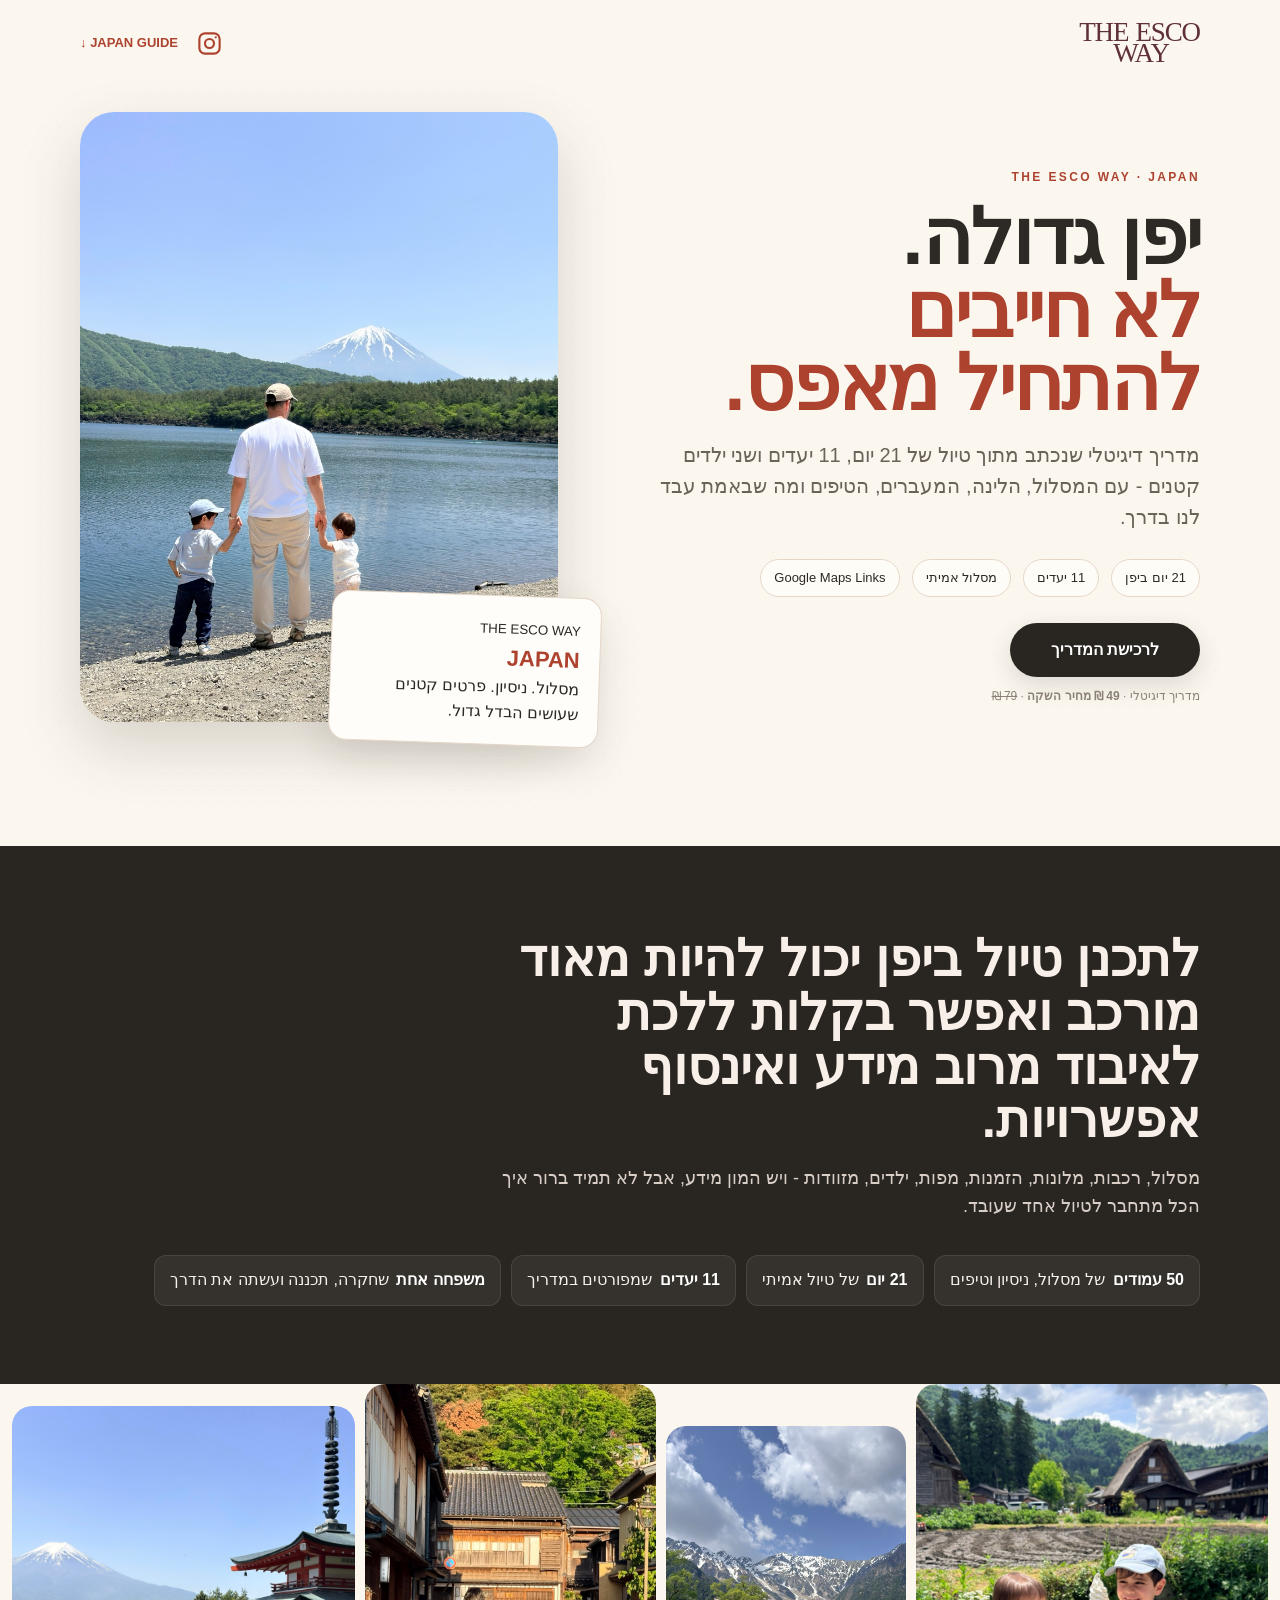
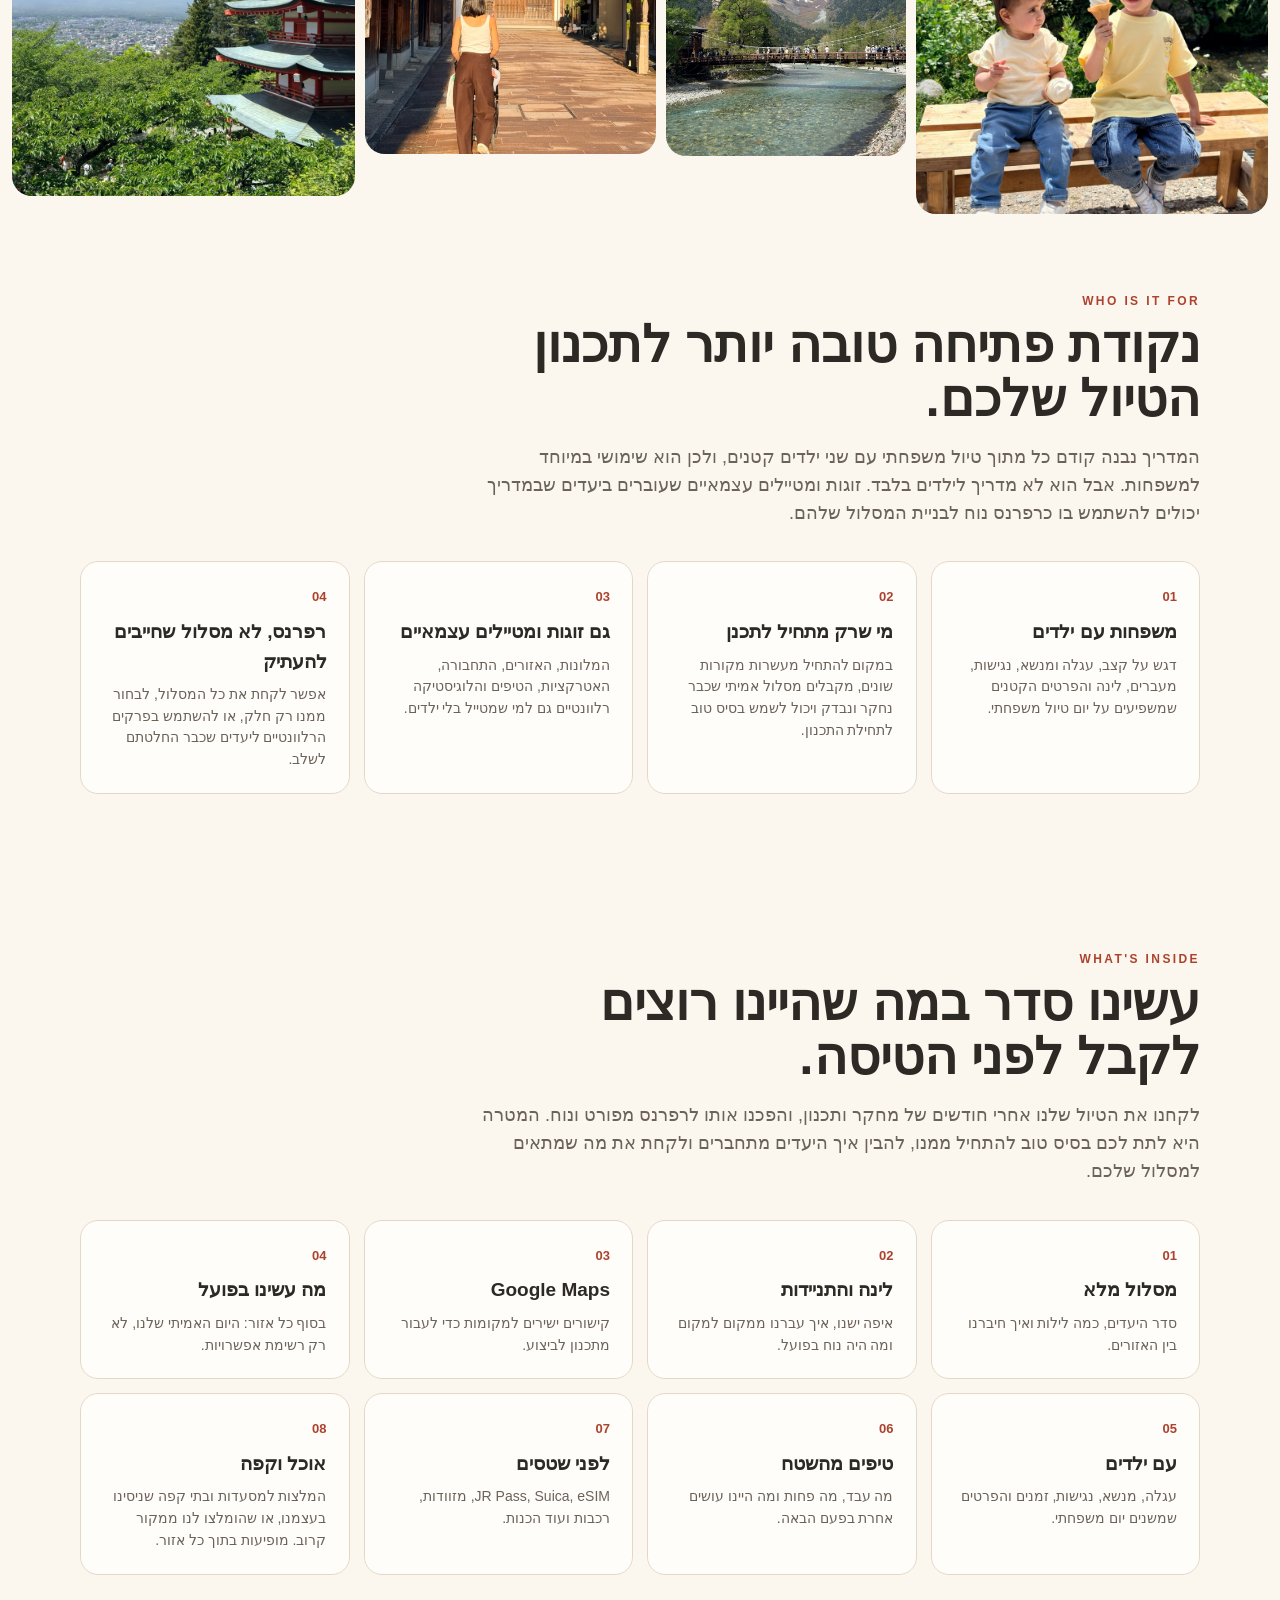
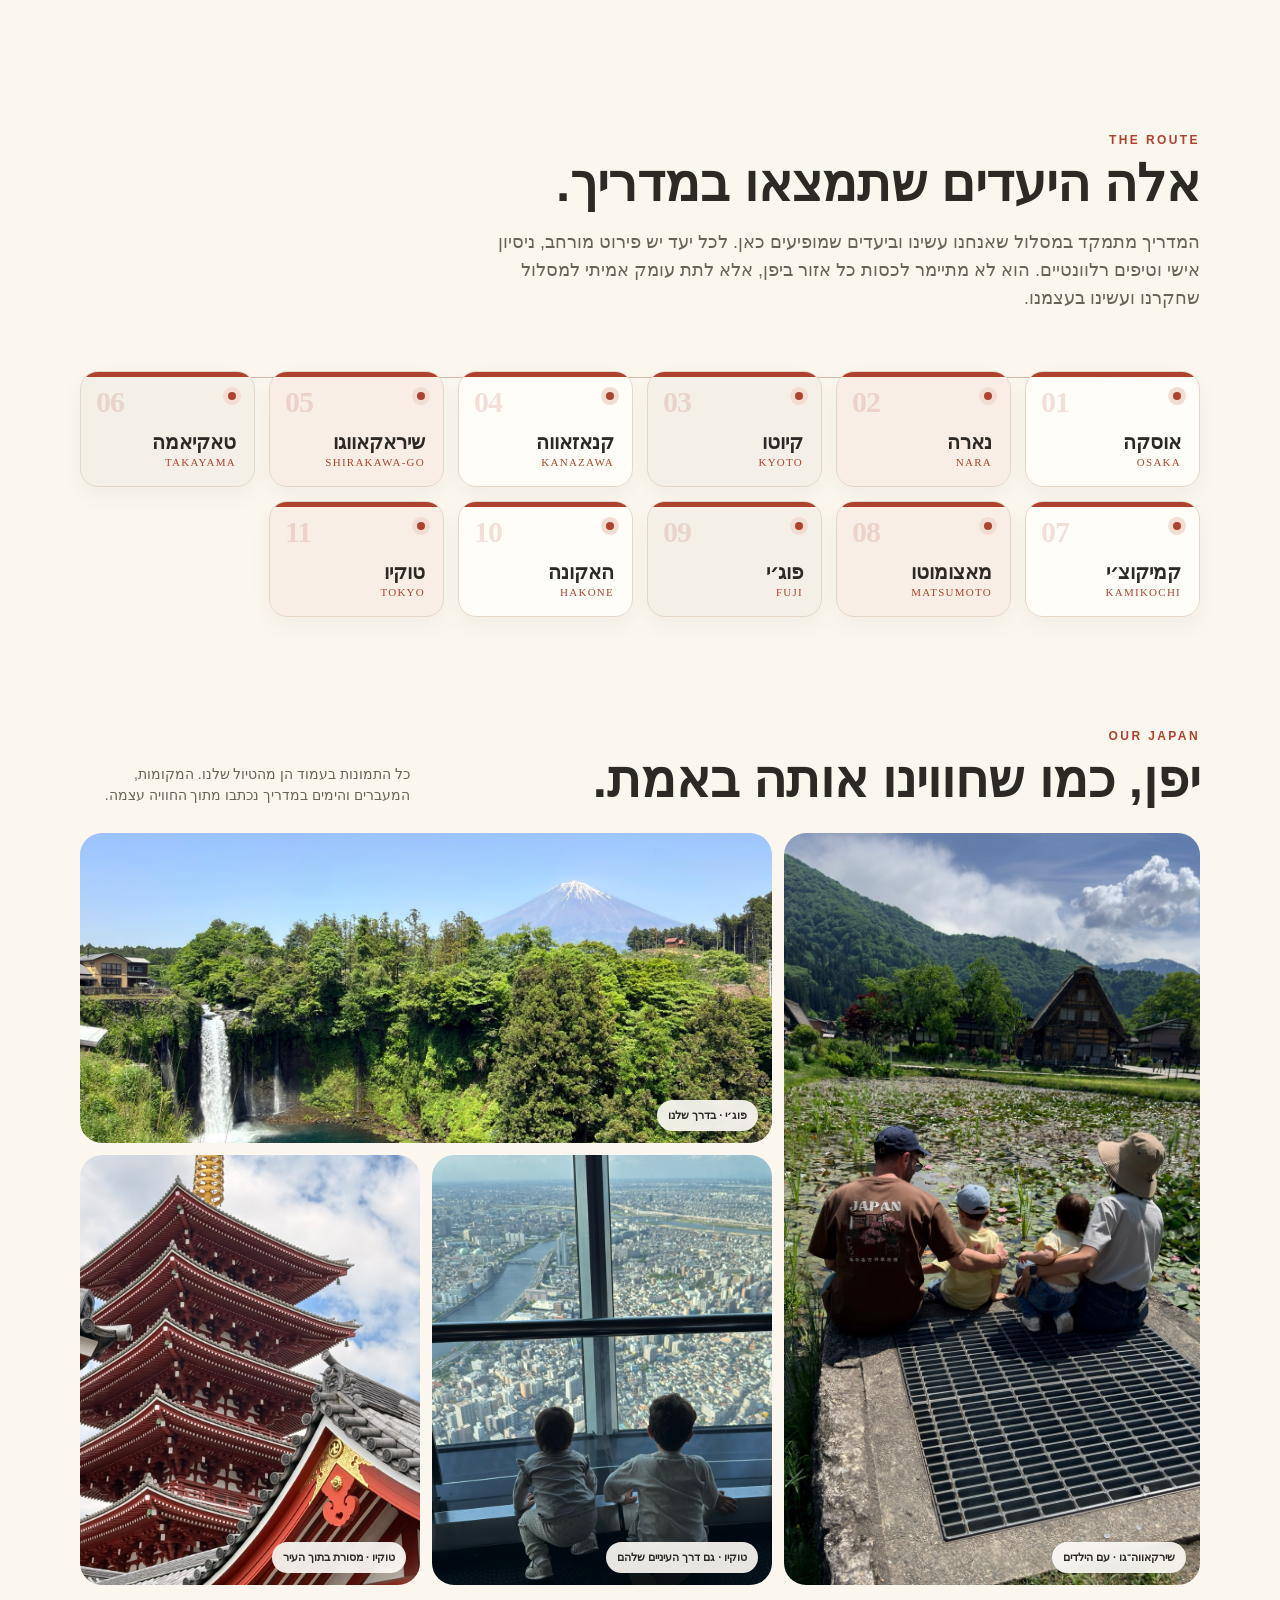
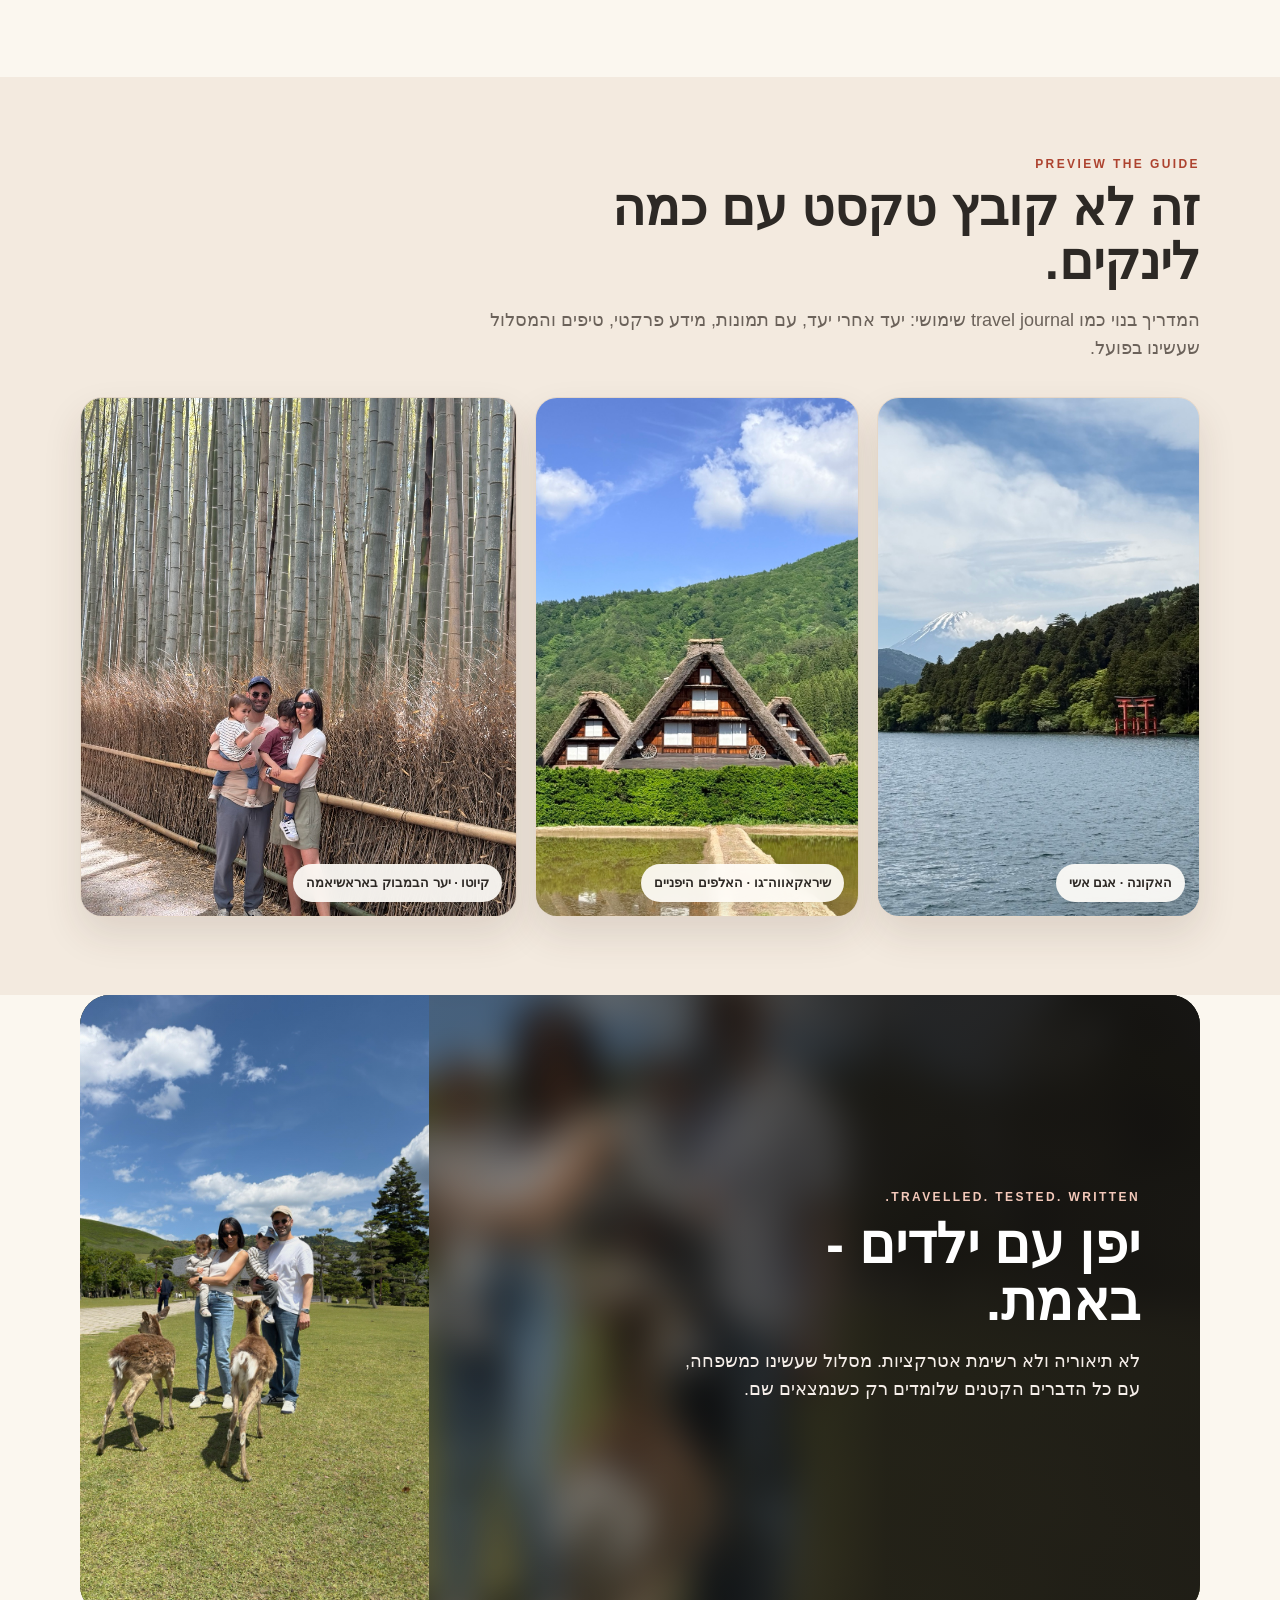
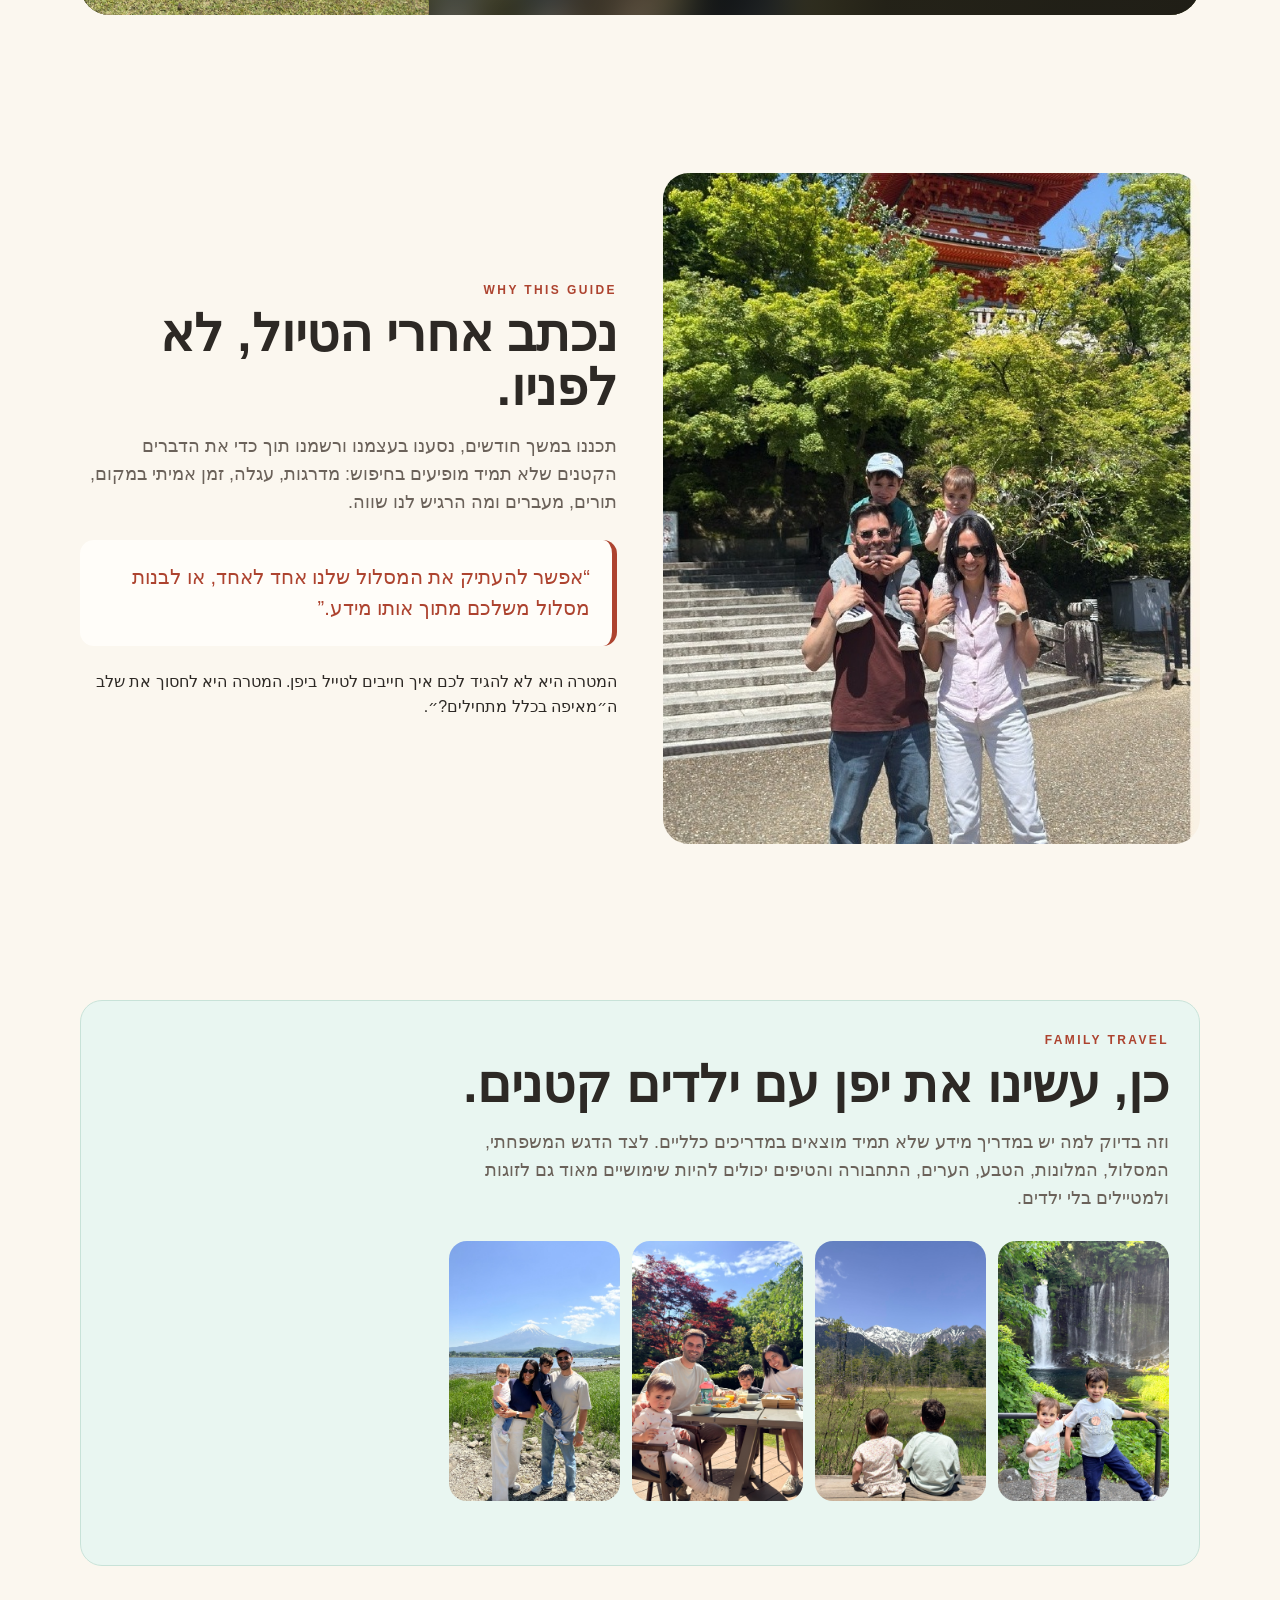
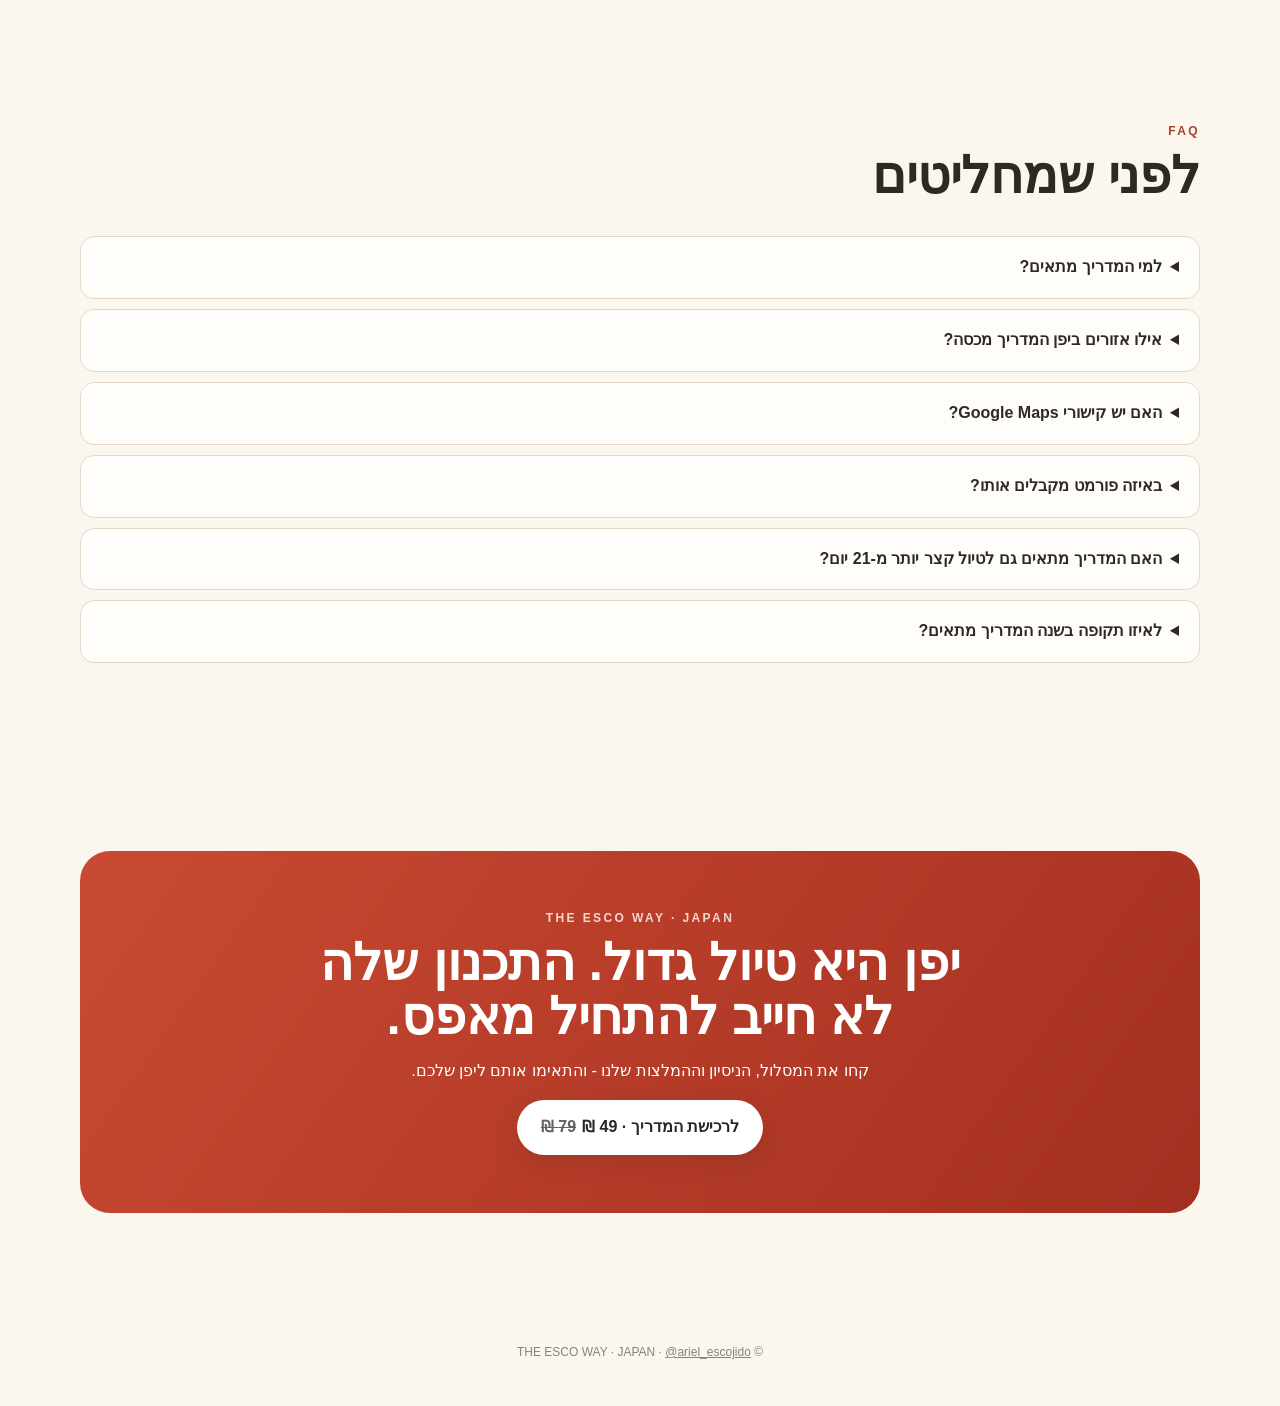
==== commit 02b4d019: "Add files via upload" ====
--- a/index.html
+++ b/index.html
@@ -49,6 +49,6 @@
 
 /* Purchase lead modal */
 .purchase-modal{position:fixed;inset:0;z-index:9999;display:none;align-items:center;justify-content:center;padding:22px;direction:rtl}.purchase-modal.open{display:flex}.purchase-backdrop{position:absolute;inset:0;background:rgba(35,30,26,.62);backdrop-filter:blur(6px)}.purchase-dialog{position:relative;width:min(520px,100%);background:var(--card);border:1px solid var(--line);border-radius:26px;padding:30px;box-shadow:0 30px 90px rgba(35,30,26,.28);z-index:1}.purchase-close{position:absolute;top:14px;left:14px;border:0;background:#f3eadf;width:38px;height:38px;border-radius:50%;font-size:24px;line-height:1;cursor:pointer;color:var(--ink)}.purchase-dialog h3{font-size:32px;line-height:1.08;margin:8px 0 8px}.purchase-dialog .purchase-intro{color:var(--muted);margin:0 0 22px}.purchase-price{display:inline-flex;gap:8px;align-items:center;background:#f8eee5;color:var(--brick);font-weight:800;border-radius:999px;padding:8px 12px;margin-bottom:18px}.purchase-form{display:grid;gap:14px}.purchase-field{display:grid;gap:6px;text-align:right}.purchase-field label{font-size:13px;font-weight:800}.purchase-field input{width:100%;border:1px solid var(--line);background:white;border-radius:12px;padding:13px 14px;font:inherit;color:var(--ink);outline:none}.purchase-field input:focus{border-color:#c98570;box-shadow:0 0 0 3px rgba(173,67,47,.09)}.purchase-submit{border:0;background:var(--dark);color:#fff;border-radius:999px;padding:15px 20px;font:inherit;font-weight:800;cursor:pointer;margin-top:4px}.purchase-note{font-size:12px;color:#8b8178;margin:2px 0 0;text-align:center}.purchase-status{display:none;text-align:center;padding:16px 4px 4px}.purchase-status.show{display:block}.purchase-status strong{display:block;font-size:24px;margin-bottom:8px}.purchase-status p{color:var(--muted);margin:0}.purchase-form.hidden{display:none}@media(max-width:600px){.purchase-modal{align-items:flex-end;padding:10px}.purchase-dialog{border-radius:24px 24px 16px 16px;padding:26px 20px 22px}.purchase-dialog h3{font-size:28px}}
-</style></head><body><header class="wrap"><div class="nav"><div class="brand" aria-label="THE ESCO WAY"><span class="the">THE</span><span class="esco">ESCO</span><span class="way">WAY</span></div><div class="navlinks"><a class="instagram-link" href="https://www.instagram.com/ariel_escojido?stkn=dmM4bjkwaGRwMHF3&utm_source=qr" target="_blank" rel="noopener noreferrer" aria-label="Instagram @ariel_escojido" data-event="instagram_header_click"><svg viewBox="0 0 24 24" fill="none" stroke="currentColor" stroke-width="1.9" stroke-linecap="round" stroke-linejoin="round" aria-hidden="true"><rect x="3" y="3" width="18" height="18" rx="5"></rect><circle cx="12" cy="12" r="4"></circle><circle cx="17.5" cy="6.5" r="1" fill="currentColor" stroke="none"></circle></svg></a><a href="#buy">JAPAN GUIDE ↓</a></div></div></header><main><section class="hero wrap"><div><div class="eyebrow">THE ESCO WAY · JAPAN</div><h1>יפן גדולה.<span>לא חייבים להתחיל מאפס.</span></h1><p class="lead">מדריך דיגיטלי שנכתב מתוך טיול של 21 יום, 11 יעדים ושני ילדים קטנים - עם המסלול, הלינה, המעברים, הטיפים ומה שבאמת עבד לנו בדרך.</p><div class="proofline"><span class="pill">21 יום ביפן</span><span class="pill">11 יעדים</span><span class="pill">מסלול אמיתי</span><span class="pill">Google Maps Links</span></div><a class="cta" href="#purchase" data-purchase-open data-event="hero_cta_click">לרכישת המדריך</a><div class="micro">מדריך דיגיטלי · <b>69 ₪ מחיר השקה</b> · <s>99 ₪</s></div></div><div class="heroimg"><img src="photo-01.jpg" alt="הר פוג'י מתוך הטיול של The Esco Way"><div class="guidecard"><small>THE ESCO WAY</small><b>JAPAN</b><span>מסלול. ניסיון. פרטים קטנים שעושים הבדל גדול.</span></div></div></section><section class="problem"><div class="wrap"><div class="sectionhead"><h2>לתכנן טיול ביפן יכול להיות מאוד מורכב ואפשר בקלות ללכת לאיבוד מרוב מידע ואינסוף אפשרויות.</h2><p class="sub">מסלול, רכבות, מלונות, הזמנות, מפות, ילדים, מזוודות - ויש המון מידע, אבל לא תמיד ברור איך הכל מתחבר לטיול אחד שעובד.</p></div><div class="tabs"><span class="tab"><b>50 עמודים</b> של מסלול, ניסיון וטיפים</span><span class="tab"><b>21 יום</b> של טיול אמיתי</span><span class="tab"><b>11 יעדים</b> שמפורטים במדריך</span><span class="tab"><b>משפחה אחת</b> שחקרה, תכננה ועשתה את הדרך</span></div></div></section><section class="photo-break"><div class="photo-strip"><figure><img loading="lazy" src="photo-02.jpg" alt="רגע מהטיול המשפחתי שלנו ביפן"></figure><figure><img loading="lazy" src="photo-03.jpg" alt="רגע מהטיול המשפחתי שלנו ביפן"></figure><figure><img loading="lazy" src="photo-04.jpg" alt="רגע מהטיול המשפחתי שלנו ביפן"></figure><figure><img loading="lazy" src="photo-05.jpg" alt="רגע מהטיול המשפחתי שלנו ביפן"></figure></div></section><section><div class="wrap"><div class="sectionhead"><div class="eyebrow">WHO IS IT FOR</div><h2>נקודת פתיחה טובה יותר לתכנון הטיול שלכם.</h2><p class="sub">המדריך נבנה קודם כל מתוך טיול משפחתי עם שני ילדים קטנים, ולכן הוא שימושי במיוחד למשפחות. אבל הוא לא מדריך לילדים בלבד. זוגות ומטיילים עצמאיים שעוברים ביעדים שבמדריך יכולים להשתמש בו כרפרנס נוח לבניית המסלול שלהם.</p></div><div class="grid4"><div class="feature"><i>01</i><b>משפחות עם ילדים</b><p>דגש על קצב, עגלה ומנשא, נגישות, מעברים, לינה והפרטים הקטנים שמשפיעים על יום טיול משפחתי.</p></div><div class="feature"><i>02</i><b>מי שרק מתחיל לתכנן</b><p>במקום להתחיל מעשרות מקורות שונים, מקבלים מסלול אמיתי שכבר נחקר ונבדק ויכול לשמש בסיס טוב לתחילת התכנון.</p></div><div class="feature"><i>03</i><b>גם זוגות ומטיילים עצמאיים</b><p>המלונות, האזורים, התחבורה, האטרקציות, הטיפים והלוגיסטיקה רלוונטיים גם למי שמטייל בלי ילדים.</p></div><div class="feature"><i>04</i><b>רפרנס, לא מסלול שחייבים להעתיק</b><p>אפשר לקחת את כל המסלול, לבחור ממנו רק חלק, או להשתמש בפרקים הרלוונטיים ליעדים שכבר החלטתם לשלב.</p></div></div></div></section><section><div class="wrap"><div class="sectionhead"><div class="eyebrow">WHAT'S INSIDE</div><h2>עשינו סדר במה שהיינו רוצים לקבל לפני הטיסה.</h2><p class="sub">לקחנו את הטיול שלנו אחרי חודשים של מחקר ותכנון, והפכנו אותו לרפרנס מפורט ונוח. המטרה היא לתת לכם בסיס טוב להתחיל ממנו, להבין איך היעדים מתחברים ולקחת את מה שמתאים למסלול שלכם.</p></div><div class="grid4"><div class="feature"><i>01</i><b>מסלול מלא</b><p>סדר היעדים, כמה לילות ואיך חיברנו בין האזורים.</p></div><div class="feature"><i>02</i><b>לינה והתניידות</b><p>איפה ישנו, איך עברנו ממקום למקום ומה היה נוח בפועל.</p></div><div class="feature"><i>03</i><b>Google Maps</b><p>קישורים ישירים למקומות כדי לעבור מתכנון לביצוע.</p></div><div class="feature"><i>04</i><b>מה עשינו בפועל</b><p>בסוף כל אזור: היום האמיתי שלנו, לא רק רשימת אפשרויות.</p></div><div class="feature"><i>05</i><b>עם ילדים</b><p>עגלה, מנשא, נגישות, זמנים והפרטים שמשנים יום משפחתי.</p></div><div class="feature"><i>06</i><b>טיפים מהשטח</b><p>מה עבד, מה פחות ומה היינו עושים אחרת בפעם הבאה.</p></div><div class="feature"><i>07</i><b>לפני שטסים</b><p>JR Pass, Suica, eSIM, מזוודות, רכבות ועוד הכנות.</p></div><div class="feature"><i>08</i><b>אוכל וקפה</b><p>המלצות למסעדות ובתי קפה שניסינו בעצמנו, או שהומלצו לנו ממקור קרוב. מופיעות בתוך כל אזור.</p></div></div></div></section><section><div class="wrap"><div class="sectionhead"><div class="eyebrow">THE ROUTE</div><h2>אלה היעדים שתמצאו במדריך.</h2><p class="sub">המדריך מתמקד במסלול שאנחנו עשינו וביעדים שמופיעים כאן. לכל יעד יש פירוט מורחב, ניסיון אישי וטיפים רלוונטיים. הוא לא מתיימר לכסות כל אזור ביפן, אלא לתת עומק אמיתי למסלול שחקרנו ועשינו בעצמנו.</p></div><div class="route route-cards"><div class="stop"><span class="route-num">01</span><span class="route-name">אוסקה</span><span class="route-en">OSAKA</span></div><div class="stop"><span class="route-num">02</span><span class="route-name">נארה</span><span class="route-en">NARA</span></div><div class="stop"><span class="route-num">03</span><span class="route-name">קיוטו</span><span class="route-en">KYOTO</span></div><div class="stop"><span class="route-num">04</span><span class="route-name">קנאזאווה</span><span class="route-en">KANAZAWA</span></div><div class="stop"><span class="route-num">05</span><span class="route-name">שיראקאווגו</span><span class="route-en">SHIRAKAWA-GO</span></div><div class="stop"><span class="route-num">06</span><span class="route-name">טאקיאמה</span><span class="route-en">TAKAYAMA</span></div><div class="stop"><span class="route-num">07</span><span class="route-name">קמיקוצ׳י</span><span class="route-en">KAMIKOCHI</span></div><div class="stop"><span class="route-num">08</span><span class="route-name">מאצומוטו</span><span class="route-en">MATSUMOTO</span></div><div class="stop"><span class="route-num">09</span><span class="route-name">פוג׳י</span><span class="route-en">FUJI</span></div><div class="stop"><span class="route-num">10</span><span class="route-name">האקונה</span><span class="route-en">HAKONE</span></div><div class="stop"><span class="route-num">11</span><span class="route-name">טוקיו</span><span class="route-en">TOKYO</span></div></div></div></section><section class="editorial"><div class="wrap"><div class="editorial-head"><div><div class="eyebrow">OUR JAPAN</div><h2>יפן, כמו שחווינו אותה באמת.</h2></div><div class="editorial-note">כל התמונות בעמוד הן מהטיול שלנו. המקומות, המעברים והימים במדריך נכתבו מתוך החוויה עצמה.</div></div><div class="editorial-grid"><figure class="big"><img loading="lazy" src="photo-06.jpg" alt="שירקאווה־גו · עם הילדים"><span class="caption">שירקאווה־גו · עם הילדים</span></figure><figure class="wide"><img loading="lazy" src="photo-07.jpg" alt="פוג׳י · בדרך שלנו"><span class="caption">פוג׳י · בדרך שלנו</span></figure><figure class="portrait show-full"><img loading="lazy" src="photo-08.jpg" alt="טוקיו · גם דרך העיניים שלהם"><span class="caption">טוקיו · גם דרך העיניים שלהם</span></figure><figure class="show-full"><img loading="lazy" src="photo-09.jpg" alt="טוקיו · מסורת בתוך העיר"><span class="caption">טוקיו · מסורת בתוך העיר</span></figure></div></div></section><section class="preview" id="preview"><div class="wrap"><div class="sectionhead"><div class="eyebrow">PREVIEW THE GUIDE</div><h2>זה לא קובץ טקסט עם כמה לינקים.</h2><p class="sub">המדריך בנוי כמו travel journal שימושי: יעד אחרי יעד, עם תמונות, מידע פרקטי, טיפים והמסלול שעשינו בפועל.</p></div><div class="pages"><article class="pageMock preview-photo"><img src="photo-10.jpg" alt="קיוטו · יער הבמבוק באראשיאמה"><div class="preview-caption">קיוטו · יער הבמבוק באראשיאמה</div></article><article class="pageMock preview-photo"><img src="photo-11.jpg" alt="שיראקאווה־גו · האלפים היפניים"><div class="preview-caption">שיראקאווה־גו · האלפים היפניים</div></article><article class="pageMock preview-photo"><img src="photo-12.jpg" alt="האקונה · אגם אשי"><div class="preview-caption">האקונה · אגם אשי</div></article></div></div></section><section class="family-cinema"><div class="wrap"><div class="frame"><figure class="family-photo"><img class="family-photo-bg" src="photo-13.jpg" alt="" aria-hidden="true"><img class="family-photo-main" src="photo-13.jpg" alt="תמונה משפחתית מיפן"></figure><div class="overlay"><div class="copy"><div class="eyebrow">TRAVELLED. TESTED. WRITTEN.</div><h2>יפן עם ילדים - באמת.</h2><p>לא תיאוריה ולא רשימת אטרקציות. מסלול שעשינו כמשפחה, עם כל הדברים הקטנים שלומדים רק כשנמצאים שם.</p></div></div></div></div></section><section><div class="wrap real"><img src="photo-14.jpg" alt="אריאל, גל והמשפחה בטיול ביפן"><div><div class="eyebrow">WHY THIS GUIDE</div><h2>נכתב אחרי הטיול, לא לפניו.</h2><p class="sub">תכננו במשך חודשים, נסענו בעצמנו ורשמנו תוך כדי את הדברים הקטנים שלא תמיד מופיעים בחיפוש: מדרגות, עגלה, זמן אמיתי במקום, תורים, מעברים ומה הרגיש לנו שווה.</p><div class="quote">“אפשר להעתיק את המסלול שלנו אחד לאחד, או לבנות מסלול משלכם מתוך אותו מידע.”</div><p>המטרה היא לא להגיד לכם איך חייבים לטייל ביפן. המטרה היא לחסוך את שלב ה״מאיפה בכלל מתחילים?״.</p></div></div></section><section><div class="wrap familybox"><div class="sectionhead"><div class="eyebrow">FAMILY TRAVEL</div><h2>כן, עשינו את יפן עם ילדים קטנים.</h2><p class="sub">וזה בדיוק למה יש במדריך מידע שלא תמיד מוצאים במדריכים כלליים. לצד הדגש המשפחתי, המסלול, המלונות, הטבע, הערים, התחבורה והטיפים יכולים להיות שימושיים מאוד גם לזוגות ולמטיילים בלי ילדים.</p><div class="mini-gallery"><img loading="lazy" src="photo-15.jpg" alt="יפן עם ילדים מתוך הטיול שלנו"><img loading="lazy" src="photo-16.jpg" alt="יפן עם ילדים מתוך הטיול שלנו"><img loading="lazy" src="photo-17.jpg" alt="יפן עם ילדים מתוך הטיול שלנו"><img loading="lazy" src="photo-18.jpg" alt="תמונה משפחתית עם הר פוג׳י ברקע"></div></div></div></section><section class="faq"><div class="wrap"><div class="sectionhead"><div class="eyebrow">FAQ</div><h2>לפני שמחליטים</h2></div><details><summary>למי המדריך מתאים?</summary><p>בעיקר למשפחות עם ילדים שמתכננות טיול עצמאי ליפן, וגם לזוגות ולמטיילים עצמאיים שרוצים נקודת פתיחה מסודרת. הוא מתאים במיוחד למי שנמצא בתחילת התכנון ורוצה להשתמש במסלול אמיתי ומפורט כרפרנס, ולא להתחיל מאפס.</p></details><details><summary>אילו אזורים ביפן המדריך מכסה?</summary><p>המדריך מתמקד באוסקה, נארה, קיוטו, קנאזאווה, שיראקאווגו, טאקיאמה, קמיקוצ׳י, מאצומוטו, אזור פוג׳י, האקונה וטוקיו. אלה היעדים שחקרנו ושילבנו בטיול שלנו, והמדריך אינו מדריך אנציקלופדי לכל יפן.</p></details><details><summary>האם יש קישורי Google Maps?</summary><p>כן. המדריך כולל קישורים ישירים למקומות ולאטרקציות לאורך המסלול.</p></details><details><summary>באיזה פורמט מקבלים אותו?</summary><p>לאחר קבלת התשלום יישלח אליכם לינק להורדת המדריך כקובץ PDF דיגיטלי. המדריך כולל קישורים לחיצים ל-Google Maps, אתרים ומקורות שימושיים, כך שאפשר לשמור אותו בטלפון, בטאבלט או במחשב ולהשתמש בו גם במהלך הטיול.</p></details><details><summary>האם המדריך מתאים גם לטיול קצר יותר מ-21 יום?</summary><p>בהחלט. המדריך מבוסס על הטיול שלנו שנמשך 21 יום, אבל ממש לא חייבים לעשות את כולו. אפשר להשתמש בו כרפרנס, לבחור מתוכו את היעדים שמתאימים לכם ולבנות מסלול קצר יותר בהתאם לזמן, לקצב ולסגנון הטיול שלכם.</p></details><details><summary>לאיזו תקופה בשנה המדריך מתאים?</summary><p>הטיול שלנו התקיים בחודש מאי, ולכן החוויות, התנאים וההמלצות במדריך מבוססים על התקופה הזו. עם זאת, רוב המסלול, היעדים והמידע במדריך רלוונטיים לאורך כל השנה ויכולים לשמש בסיס מצוין לתכנון בכל עונה - כמובן תוך התאמה למזג האוויר, לעונתיות ולתנאים הרלוונטיים למועד הטיול שלכם.</p></details></div></section><section class="final" id="buy"><div class="wrap"><div class="box"><div class="eyebrow" style="color:#f5d7cd">THE ESCO WAY · JAPAN</div><h2>יפן היא טיול גדול. התכנון שלה לא חייב להתחיל מאפס.</h2><p>קחו את המסלול, הניסיון וההמלצות שלנו - והתאימו אותם ליפן שלכם.</p><a class="cta" href="#purchase" data-purchase-open data-event="purchase_cta_click">לרכישת המדריך · 69 ₪ <s style="opacity:.72;font-weight:600;margin-right:6px">99 ₪</s></a></div></div></section></main><footer class="wrap">© THE ESCO WAY · JAPAN · <a href="https://www.instagram.com/ariel_escojido?stkn=dmM4bjkwaGRwMHF3&utm_source=qr" target="_blank" rel="noopener noreferrer">@ariel_escojido</a></footer><div class="purchase-modal" id="purchaseModal" aria-hidden="true"><div class="purchase-backdrop" data-purchase-close></div><div class="purchase-dialog" role="dialog" aria-modal="true" aria-labelledby="purchaseTitle"><button class="purchase-close" type="button" aria-label="סגירה" data-purchase-close>×</button><div class="eyebrow">THE ESCO WAY · JAPAN</div><h3 id="purchaseTitle">רוצים לרכוש את המדריך?</h3><p class="purchase-intro">השאירו פרטים ונחזור אליכם להשלמת התשלום וקבלת המדריך.</p><div class="purchase-price">מחיר השקה · 69 ₪ <s style="opacity:.55;font-weight:600">99 ₪</s></div><form class="purchase-form" id="purchaseForm" action="https://formspree.io/f/maeqepkl" method="POST"><input type="hidden" name="subject" value="רכישה חדשה - THE ESCO WAY JAPAN"><input type="hidden" name="product" value="THE ESCO WAY - JAPAN"><input type="hidden" name="price" value="69 ILS"><div class="purchase-field"><label for="purchaseName">שם מלא</label><input id="purchaseName" name="name" autocomplete="name" required></div><div class="purchase-field"><label for="purchasePhone">טלפון</label><input id="purchasePhone" name="phone" type="tel" inputmode="tel" autocomplete="tel" required></div><div class="purchase-field"><label for="purchaseEmail">אימייל</label><input id="purchaseEmail" name="email" type="email" autocomplete="email" required></div><button class="purchase-submit" type="submit">שליחת פרטים לרכישה</button><p class="purchase-note">לא מתבצע חיוב באתר. לאחר קבלת הפרטים ניצור איתכם קשר להשלמת התשלום.</p></form><div class="purchase-status" id="purchaseStatus"><strong>תודה! הפרטים התקבלו 🙌</strong><p>ניצור איתכם קשר בהקדם להשלמת התשלום וקבלת המדריך.</p></div></div></div><script>document.querySelectorAll('[data-event]').forEach(el=>el.addEventListener('click',()=>{window.dataLayer=window.dataLayer||[];window.dataLayer.push({event:el.dataset.event})}));document.querySelectorAll('details').forEach(el=>el.addEventListener('toggle',()=>{if(el.open){window.dataLayer=window.dataLayer||[];window.dataLayer.push({event:'faq_open',question:el.querySelector('summary').innerText})}}));</script><script>
+</style></head><body><header class="wrap"><div class="nav"><div class="brand" aria-label="THE ESCO WAY"><span class="the">THE</span><span class="esco">ESCO</span><span class="way">WAY</span></div><div class="navlinks"><a class="instagram-link" href="https://www.instagram.com/ariel_escojido?stkn=dmM4bjkwaGRwMHF3&utm_source=qr" target="_blank" rel="noopener noreferrer" aria-label="Instagram @ariel_escojido" data-event="instagram_header_click"><svg viewBox="0 0 24 24" fill="none" stroke="currentColor" stroke-width="1.9" stroke-linecap="round" stroke-linejoin="round" aria-hidden="true"><rect x="3" y="3" width="18" height="18" rx="5"></rect><circle cx="12" cy="12" r="4"></circle><circle cx="17.5" cy="6.5" r="1" fill="currentColor" stroke="none"></circle></svg></a><a href="#buy">JAPAN GUIDE ↓</a></div></div></header><main><section class="hero wrap"><div><div class="eyebrow">THE ESCO WAY · JAPAN</div><h1>יפן גדולה.<span>לא חייבים להתחיל מאפס.</span></h1><p class="lead">מדריך דיגיטלי שנכתב מתוך טיול של 21 יום, 11 יעדים ושני ילדים קטנים - עם המסלול, הלינה, המעברים, הטיפים ומה שבאמת עבד לנו בדרך.</p><div class="proofline"><span class="pill">21 יום ביפן</span><span class="pill">11 יעדים</span><span class="pill">מסלול אמיתי</span><span class="pill">Google Maps Links</span></div><a class="cta" href="#purchase" data-purchase-open data-event="hero_cta_click">לרכישת המדריך</a><div class="micro">מדריך דיגיטלי · <b>49 ₪ מחיר השקה</b> · <s>79 ₪</s></div></div><div class="heroimg"><img src="photo-01.jpg" alt="הר פוג'י מתוך הטיול של The Esco Way"><div class="guidecard"><small>THE ESCO WAY</small><b>JAPAN</b><span>מסלול. ניסיון. פרטים קטנים שעושים הבדל גדול.</span></div></div></section><section class="problem"><div class="wrap"><div class="sectionhead"><h2>לתכנן טיול ביפן יכול להיות מאוד מורכב ואפשר בקלות ללכת לאיבוד מרוב מידע ואינסוף אפשרויות.</h2><p class="sub">מסלול, רכבות, מלונות, הזמנות, מפות, ילדים, מזוודות - ויש המון מידע, אבל לא תמיד ברור איך הכל מתחבר לטיול אחד שעובד.</p></div><div class="tabs"><span class="tab"><b>50 עמודים</b> של מסלול, ניסיון וטיפים</span><span class="tab"><b>21 יום</b> של טיול אמיתי</span><span class="tab"><b>11 יעדים</b> שמפורטים במדריך</span><span class="tab"><b>משפחה אחת</b> שחקרה, תכננה ועשתה את הדרך</span></div></div></section><section class="photo-break"><div class="photo-strip"><figure><img loading="lazy" src="photo-02.jpg" alt="רגע מהטיול המשפחתי שלנו ביפן"></figure><figure><img loading="lazy" src="photo-03.jpg" alt="רגע מהטיול המשפחתי שלנו ביפן"></figure><figure><img loading="lazy" src="photo-04.jpg" alt="רגע מהטיול המשפחתי שלנו ביפן"></figure><figure><img loading="lazy" src="photo-05.jpg" alt="רגע מהטיול המשפחתי שלנו ביפן"></figure></div></section><section><div class="wrap"><div class="sectionhead"><div class="eyebrow">WHO IS IT FOR</div><h2>נקודת פתיחה טובה יותר לתכנון הטיול שלכם.</h2><p class="sub">המדריך נבנה קודם כל מתוך טיול משפחתי עם שני ילדים קטנים, ולכן הוא שימושי במיוחד למשפחות. אבל הוא לא מדריך לילדים בלבד. זוגות ומטיילים עצמאיים שעוברים ביעדים שבמדריך יכולים להשתמש בו כרפרנס נוח לבניית המסלול שלהם.</p></div><div class="grid4"><div class="feature"><i>01</i><b>משפחות עם ילדים</b><p>דגש על קצב, עגלה ומנשא, נגישות, מעברים, לינה והפרטים הקטנים שמשפיעים על יום טיול משפחתי.</p></div><div class="feature"><i>02</i><b>מי שרק מתחיל לתכנן</b><p>במקום להתחיל מעשרות מקורות שונים, מקבלים מסלול אמיתי שכבר נחקר ונבדק ויכול לשמש בסיס טוב לתחילת התכנון.</p></div><div class="feature"><i>03</i><b>גם זוגות ומטיילים עצמאיים</b><p>המלונות, האזורים, התחבורה, האטרקציות, הטיפים והלוגיסטיקה רלוונטיים גם למי שמטייל בלי ילדים.</p></div><div class="feature"><i>04</i><b>רפרנס, לא מסלול שחייבים להעתיק</b><p>אפשר לקחת את כל המסלול, לבחור ממנו רק חלק, או להשתמש בפרקים הרלוונטיים ליעדים שכבר החלטתם לשלב.</p></div></div></div></section><section><div class="wrap"><div class="sectionhead"><div class="eyebrow">WHAT'S INSIDE</div><h2>עשינו סדר במה שהיינו רוצים לקבל לפני הטיסה.</h2><p class="sub">לקחנו את הטיול שלנו אחרי חודשים של מחקר ותכנון, והפכנו אותו לרפרנס מפורט ונוח. המטרה היא לתת לכם בסיס טוב להתחיל ממנו, להבין איך היעדים מתחברים ולקחת את מה שמתאים למסלול שלכם.</p></div><div class="grid4"><div class="feature"><i>01</i><b>מסלול מלא</b><p>סדר היעדים, כמה לילות ואיך חיברנו בין האזורים.</p></div><div class="feature"><i>02</i><b>לינה והתניידות</b><p>איפה ישנו, איך עברנו ממקום למקום ומה היה נוח בפועל.</p></div><div class="feature"><i>03</i><b>Google Maps</b><p>קישורים ישירים למקומות כדי לעבור מתכנון לביצוע.</p></div><div class="feature"><i>04</i><b>מה עשינו בפועל</b><p>בסוף כל אזור: היום האמיתי שלנו, לא רק רשימת אפשרויות.</p></div><div class="feature"><i>05</i><b>עם ילדים</b><p>עגלה, מנשא, נגישות, זמנים והפרטים שמשנים יום משפחתי.</p></div><div class="feature"><i>06</i><b>טיפים מהשטח</b><p>מה עבד, מה פחות ומה היינו עושים אחרת בפעם הבאה.</p></div><div class="feature"><i>07</i><b>לפני שטסים</b><p>JR Pass, Suica, eSIM, מזוודות, רכבות ועוד הכנות.</p></div><div class="feature"><i>08</i><b>אוכל וקפה</b><p>המלצות למסעדות ובתי קפה שניסינו בעצמנו, או שהומלצו לנו ממקור קרוב. מופיעות בתוך כל אזור.</p></div></div></div></section><section><div class="wrap"><div class="sectionhead"><div class="eyebrow">THE ROUTE</div><h2>אלה היעדים שתמצאו במדריך.</h2><p class="sub">המדריך מתמקד במסלול שאנחנו עשינו וביעדים שמופיעים כאן. לכל יעד יש פירוט מורחב, ניסיון אישי וטיפים רלוונטיים. הוא לא מתיימר לכסות כל אזור ביפן, אלא לתת עומק אמיתי למסלול שחקרנו ועשינו בעצמנו.</p></div><div class="route route-cards"><div class="stop"><span class="route-num">01</span><span class="route-name">אוסקה</span><span class="route-en">OSAKA</span></div><div class="stop"><span class="route-num">02</span><span class="route-name">נארה</span><span class="route-en">NARA</span></div><div class="stop"><span class="route-num">03</span><span class="route-name">קיוטו</span><span class="route-en">KYOTO</span></div><div class="stop"><span class="route-num">04</span><span class="route-name">קנאזאווה</span><span class="route-en">KANAZAWA</span></div><div class="stop"><span class="route-num">05</span><span class="route-name">שיראקאווגו</span><span class="route-en">SHIRAKAWA-GO</span></div><div class="stop"><span class="route-num">06</span><span class="route-name">טאקיאמה</span><span class="route-en">TAKAYAMA</span></div><div class="stop"><span class="route-num">07</span><span class="route-name">קמיקוצ׳י</span><span class="route-en">KAMIKOCHI</span></div><div class="stop"><span class="route-num">08</span><span class="route-name">מאצומוטו</span><span class="route-en">MATSUMOTO</span></div><div class="stop"><span class="route-num">09</span><span class="route-name">פוג׳י</span><span class="route-en">FUJI</span></div><div class="stop"><span class="route-num">10</span><span class="route-name">האקונה</span><span class="route-en">HAKONE</span></div><div class="stop"><span class="route-num">11</span><span class="route-name">טוקיו</span><span class="route-en">TOKYO</span></div></div></div></section><section class="editorial"><div class="wrap"><div class="editorial-head"><div><div class="eyebrow">OUR JAPAN</div><h2>יפן, כמו שחווינו אותה באמת.</h2></div><div class="editorial-note">כל התמונות בעמוד הן מהטיול שלנו. המקומות, המעברים והימים במדריך נכתבו מתוך החוויה עצמה.</div></div><div class="editorial-grid"><figure class="big"><img loading="lazy" src="photo-06.jpg" alt="שירקאווה־גו · עם הילדים"><span class="caption">שירקאווה־גו · עם הילדים</span></figure><figure class="wide"><img loading="lazy" src="photo-07.jpg" alt="פוג׳י · בדרך שלנו"><span class="caption">פוג׳י · בדרך שלנו</span></figure><figure class="portrait show-full"><img loading="lazy" src="photo-08.jpg" alt="טוקיו · גם דרך העיניים שלהם"><span class="caption">טוקיו · גם דרך העיניים שלהם</span></figure><figure class="show-full"><img loading="lazy" src="photo-09.jpg" alt="טוקיו · מסורת בתוך העיר"><span class="caption">טוקיו · מסורת בתוך העיר</span></figure></div></div></section><section class="preview" id="preview"><div class="wrap"><div class="sectionhead"><div class="eyebrow">PREVIEW THE GUIDE</div><h2>זה לא קובץ טקסט עם כמה לינקים.</h2><p class="sub">המדריך בנוי כמו travel journal שימושי: יעד אחרי יעד, עם תמונות, מידע פרקטי, טיפים והמסלול שעשינו בפועל.</p></div><div class="pages"><article class="pageMock preview-photo"><img src="photo-10.jpg" alt="קיוטו · יער הבמבוק באראשיאמה"><div class="preview-caption">קיוטו · יער הבמבוק באראשיאמה</div></article><article class="pageMock preview-photo"><img src="photo-11.jpg" alt="שיראקאווה־גו · האלפים היפניים"><div class="preview-caption">שיראקאווה־גו · האלפים היפניים</div></article><article class="pageMock preview-photo"><img src="photo-12.jpg" alt="האקונה · אגם אשי"><div class="preview-caption">האקונה · אגם אשי</div></article></div></div></section><section class="family-cinema"><div class="wrap"><div class="frame"><figure class="family-photo"><img class="family-photo-bg" src="photo-13.jpg" alt="" aria-hidden="true"><img class="family-photo-main" src="photo-13.jpg" alt="תמונה משפחתית מיפן"></figure><div class="overlay"><div class="copy"><div class="eyebrow">TRAVELLED. TESTED. WRITTEN.</div><h2>יפן עם ילדים - באמת.</h2><p>לא תיאוריה ולא רשימת אטרקציות. מסלול שעשינו כמשפחה, עם כל הדברים הקטנים שלומדים רק כשנמצאים שם.</p></div></div></div></div></section><section><div class="wrap real"><img src="photo-14.jpg" alt="אריאל, גל והמשפחה בטיול ביפן"><div><div class="eyebrow">WHY THIS GUIDE</div><h2>נכתב אחרי הטיול, לא לפניו.</h2><p class="sub">תכננו במשך חודשים, נסענו בעצמנו ורשמנו תוך כדי את הדברים הקטנים שלא תמיד מופיעים בחיפוש: מדרגות, עגלה, זמן אמיתי במקום, תורים, מעברים ומה הרגיש לנו שווה.</p><div class="quote">“אפשר להעתיק את המסלול שלנו אחד לאחד, או לבנות מסלול משלכם מתוך אותו מידע.”</div><p>המטרה היא לא להגיד לכם איך חייבים לטייל ביפן. המטרה היא לחסוך את שלב ה״מאיפה בכלל מתחילים?״.</p></div></div></section><section><div class="wrap familybox"><div class="sectionhead"><div class="eyebrow">FAMILY TRAVEL</div><h2>כן, עשינו את יפן עם ילדים קטנים.</h2><p class="sub">וזה בדיוק למה יש במדריך מידע שלא תמיד מוצאים במדריכים כלליים. לצד הדגש המשפחתי, המסלול, המלונות, הטבע, הערים, התחבורה והטיפים יכולים להיות שימושיים מאוד גם לזוגות ולמטיילים בלי ילדים.</p><div class="mini-gallery"><img loading="lazy" src="photo-15.jpg" alt="יפן עם ילדים מתוך הטיול שלנו"><img loading="lazy" src="photo-16.jpg" alt="יפן עם ילדים מתוך הטיול שלנו"><img loading="lazy" src="photo-17.jpg" alt="יפן עם ילדים מתוך הטיול שלנו"><img loading="lazy" src="photo-18.jpg" alt="תמונה משפחתית עם הר פוג׳י ברקע"></div></div></div></section><section class="faq"><div class="wrap"><div class="sectionhead"><div class="eyebrow">FAQ</div><h2>לפני שמחליטים</h2></div><details><summary>למי המדריך מתאים?</summary><p>בעיקר למשפחות עם ילדים שמתכננות טיול עצמאי ליפן, וגם לזוגות ולמטיילים עצמאיים שרוצים נקודת פתיחה מסודרת. הוא מתאים במיוחד למי שנמצא בתחילת התכנון ורוצה להשתמש במסלול אמיתי ומפורט כרפרנס, ולא להתחיל מאפס.</p></details><details><summary>אילו אזורים ביפן המדריך מכסה?</summary><p>המדריך מתמקד באוסקה, נארה, קיוטו, קנאזאווה, שיראקאווגו, טאקיאמה, קמיקוצ׳י, מאצומוטו, אזור פוג׳י, האקונה וטוקיו. אלה היעדים שחקרנו ושילבנו בטיול שלנו, והמדריך אינו מדריך אנציקלופדי לכל יפן.</p></details><details><summary>האם יש קישורי Google Maps?</summary><p>כן. המדריך כולל קישורים ישירים למקומות ולאטרקציות לאורך המסלול.</p></details><details><summary>באיזה פורמט מקבלים אותו?</summary><p>לאחר קבלת התשלום יישלח אליכם לינק להורדת המדריך כקובץ PDF דיגיטלי. המדריך כולל קישורים לחיצים ל-Google Maps, אתרים ומקורות שימושיים, כך שאפשר לשמור אותו בטלפון, בטאבלט או במחשב ולהשתמש בו גם במהלך הטיול.</p></details><details><summary>האם המדריך מתאים גם לטיול קצר יותר מ-21 יום?</summary><p>בהחלט. המדריך מבוסס על הטיול שלנו שנמשך 21 יום, אבל ממש לא חייבים לעשות את כולו. אפשר להשתמש בו כרפרנס, לבחור מתוכו את היעדים שמתאימים לכם ולבנות מסלול קצר יותר בהתאם לזמן, לקצב ולסגנון הטיול שלכם.</p></details><details><summary>לאיזו תקופה בשנה המדריך מתאים?</summary><p>הטיול שלנו התקיים בחודש מאי, ולכן החוויות, התנאים וההמלצות במדריך מבוססים על התקופה הזו. עם זאת, רוב המסלול, היעדים והמידע במדריך רלוונטיים לאורך כל השנה ויכולים לשמש בסיס מצוין לתכנון בכל עונה - כמובן תוך התאמה למזג האוויר, לעונתיות ולתנאים הרלוונטיים למועד הטיול שלכם.</p></details></div></section><section class="final" id="buy"><div class="wrap"><div class="box"><div class="eyebrow" style="color:#f5d7cd">THE ESCO WAY · JAPAN</div><h2>יפן היא טיול גדול. התכנון שלה לא חייב להתחיל מאפס.</h2><p>קחו את המסלול, הניסיון וההמלצות שלנו - והתאימו אותם ליפן שלכם.</p><a class="cta" href="#purchase" data-purchase-open data-event="purchase_cta_click">לרכישת המדריך · 49 ₪ <s style="opacity:.72;font-weight:600;margin-right:6px">79 ₪</s></a></div></div></section></main><footer class="wrap">© THE ESCO WAY · JAPAN · <a href="https://www.instagram.com/ariel_escojido?stkn=dmM4bjkwaGRwMHF3&utm_source=qr" target="_blank" rel="noopener noreferrer">@ariel_escojido</a></footer><div class="purchase-modal" id="purchaseModal" aria-hidden="true"><div class="purchase-backdrop" data-purchase-close></div><div class="purchase-dialog" role="dialog" aria-modal="true" aria-labelledby="purchaseTitle"><button class="purchase-close" type="button" aria-label="סגירה" data-purchase-close>×</button><div class="eyebrow">THE ESCO WAY · JAPAN</div><h3 id="purchaseTitle">רוצים לרכוש את המדריך?</h3><p class="purchase-intro">השאירו פרטים ונחזור אליכם להשלמת התשלום וקבלת המדריך.</p><div class="purchase-price">מחיר השקה · 49 ₪ <s style="opacity:.55;font-weight:600">79 ₪</s></div><form class="purchase-form" id="purchaseForm" action="https://formspree.io/f/maeqepkl" method="POST"><input type="hidden" name="subject" value="רכישה חדשה - THE ESCO WAY JAPAN"><input type="hidden" name="product" value="THE ESCO WAY - JAPAN"><input type="hidden" name="price" value="49 ILS"><div class="purchase-field"><label for="purchaseName">שם מלא</label><input id="purchaseName" name="name" autocomplete="name" required></div><div class="purchase-field"><label for="purchasePhone">טלפון</label><input id="purchasePhone" name="phone" type="tel" inputmode="tel" autocomplete="tel" required></div><div class="purchase-field"><label for="purchaseEmail">אימייל</label><input id="purchaseEmail" name="email" type="email" autocomplete="email" required></div><button class="purchase-submit" type="submit">שליחת פרטים לרכישה</button><p class="purchase-note">לא מתבצע חיוב באתר. לאחר קבלת הפרטים ניצור איתכם קשר להשלמת התשלום.</p></form><div class="purchase-status" id="purchaseStatus"><strong>תודה! הפרטים התקבלו 🙌</strong><p>ניצור איתכם קשר בהקדם להשלמת התשלום וקבלת המדריך.</p></div></div></div><script>document.querySelectorAll('[data-event]').forEach(el=>el.addEventListener('click',()=>{window.dataLayer=window.dataLayer||[];window.dataLayer.push({event:el.dataset.event})}));document.querySelectorAll('details').forEach(el=>el.addEventListener('toggle',()=>{if(el.open){window.dataLayer=window.dataLayer||[];window.dataLayer.push({event:'faq_open',question:el.querySelector('summary').innerText})}}));</script><script>
 (()=>{const modal=document.getElementById('purchaseModal'),form=document.getElementById('purchaseForm'),status=document.getElementById('purchaseStatus');const open=()=>{modal.classList.add('open');modal.setAttribute('aria-hidden','false');document.body.style.overflow='hidden';setTimeout(()=>document.getElementById('purchaseName').focus(),50)};const close=()=>{modal.classList.remove('open');modal.setAttribute('aria-hidden','true');document.body.style.overflow=''};document.querySelectorAll('[data-purchase-open]').forEach(a=>a.addEventListener('click',e=>{e.preventDefault();open()}));document.querySelectorAll('[data-purchase-close]').forEach(x=>x.addEventListener('click',close));document.addEventListener('keydown',e=>{if(e.key==='Escape')close()});form.addEventListener('submit',async e=>{e.preventDefault();if(form.action.includes('FORM_ID')){alert('טופס הרכישה מוכן. נשאר לחבר את מזהה Formspree כדי שהפרטים יישלחו למייל.');return}const btn=form.querySelector('button[type=submit]');btn.disabled=true;btn.textContent='שולח...';try{const res=await fetch(form.action,{method:'POST',body:new FormData(form),headers:{Accept:'application/json'}});if(!res.ok)throw new Error();form.classList.add('hidden');status.classList.add('show');window.dataLayer=window.dataLayer||[];window.dataLayer.push({event:'purchase_lead_submitted'});}catch(err){alert('לא הצלחנו לשלוח כרגע. נסו שוב בעוד רגע.');btn.disabled=false;btn.textContent='שליחת פרטים לרכישה';}});})();
 </script></body></html>
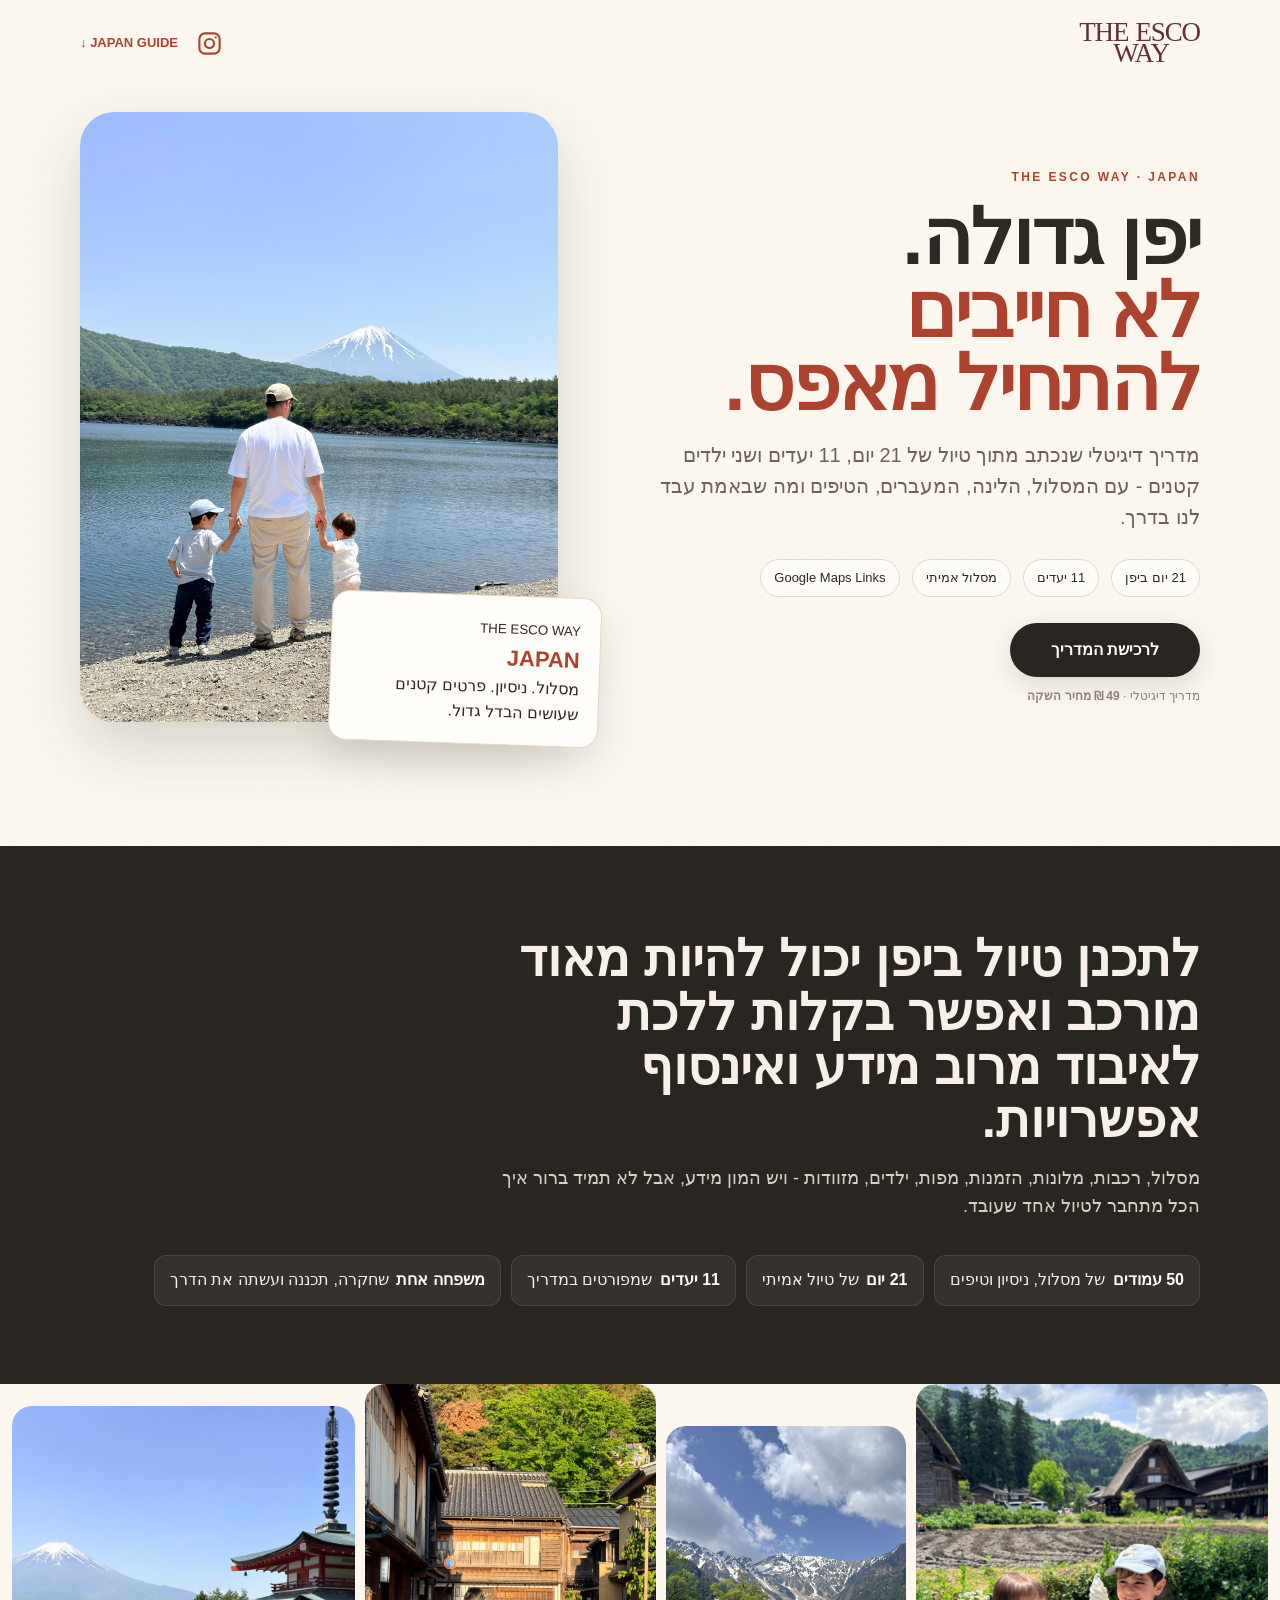
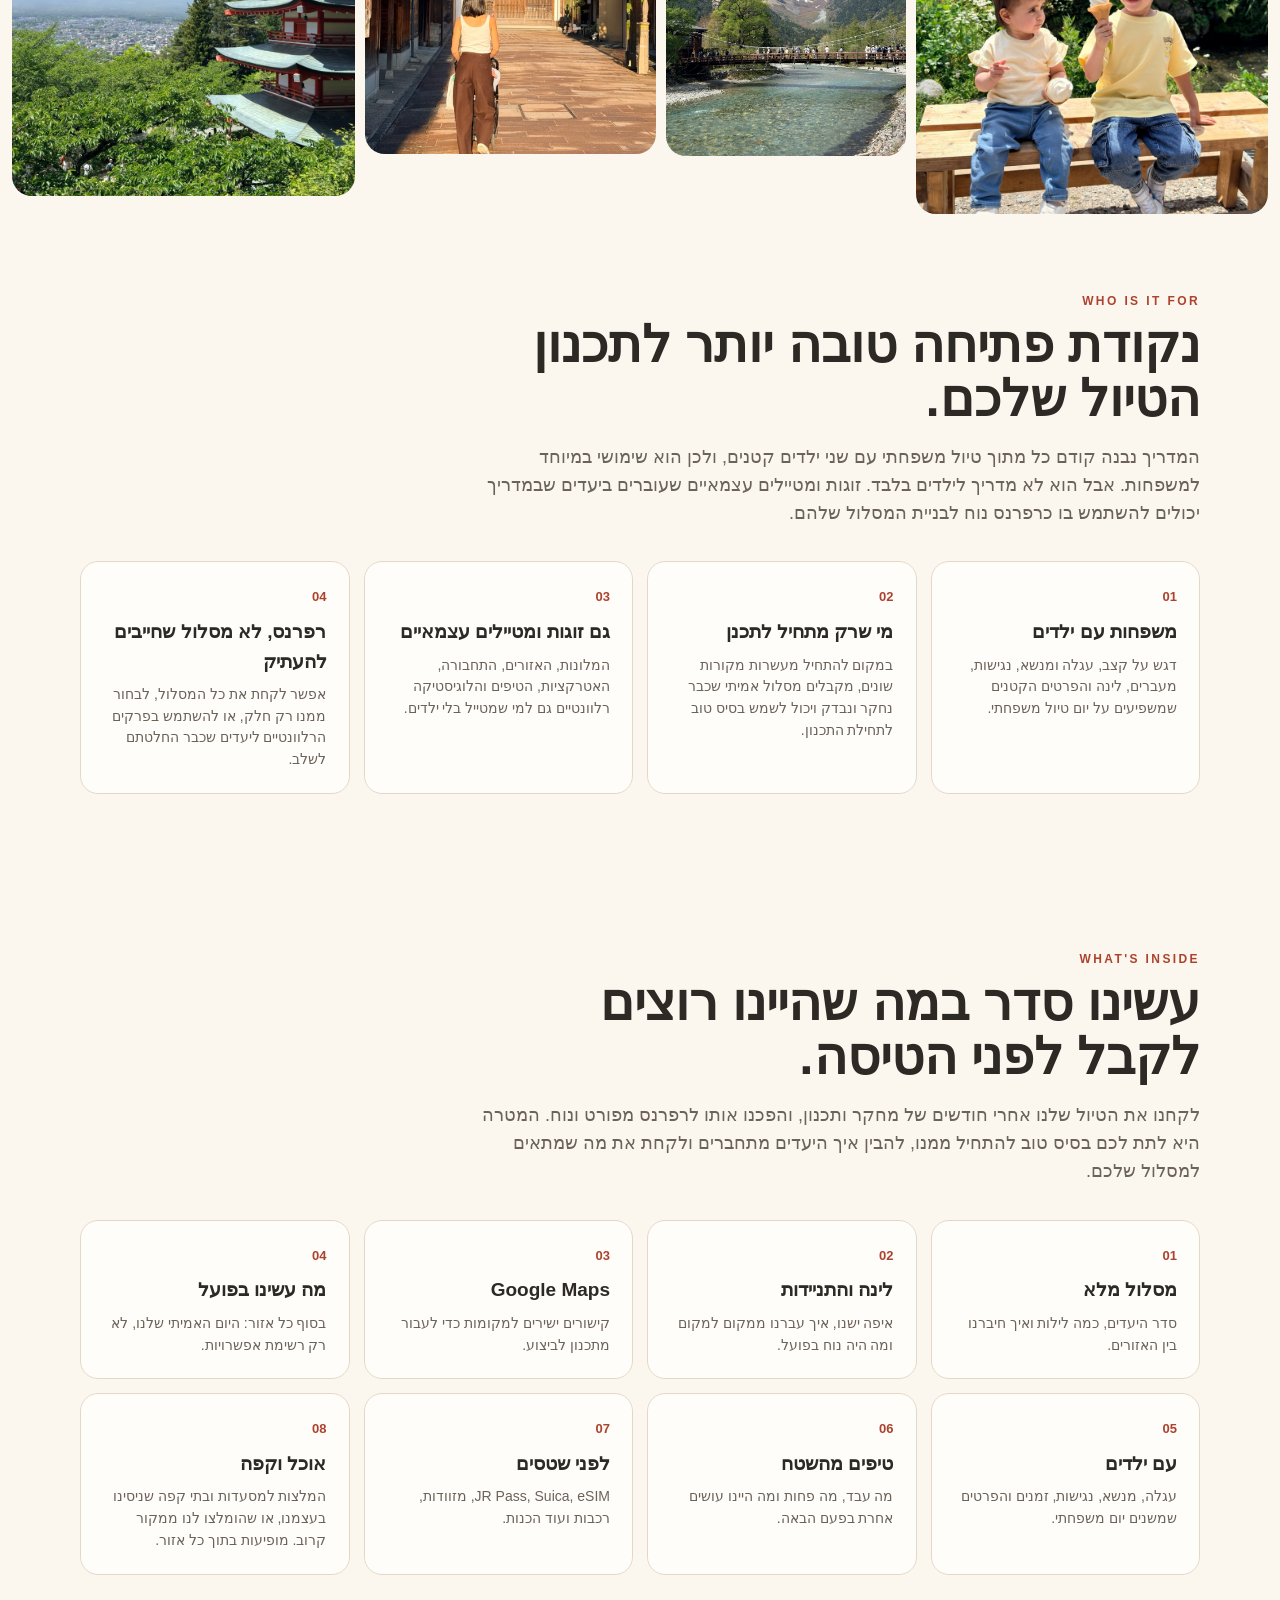
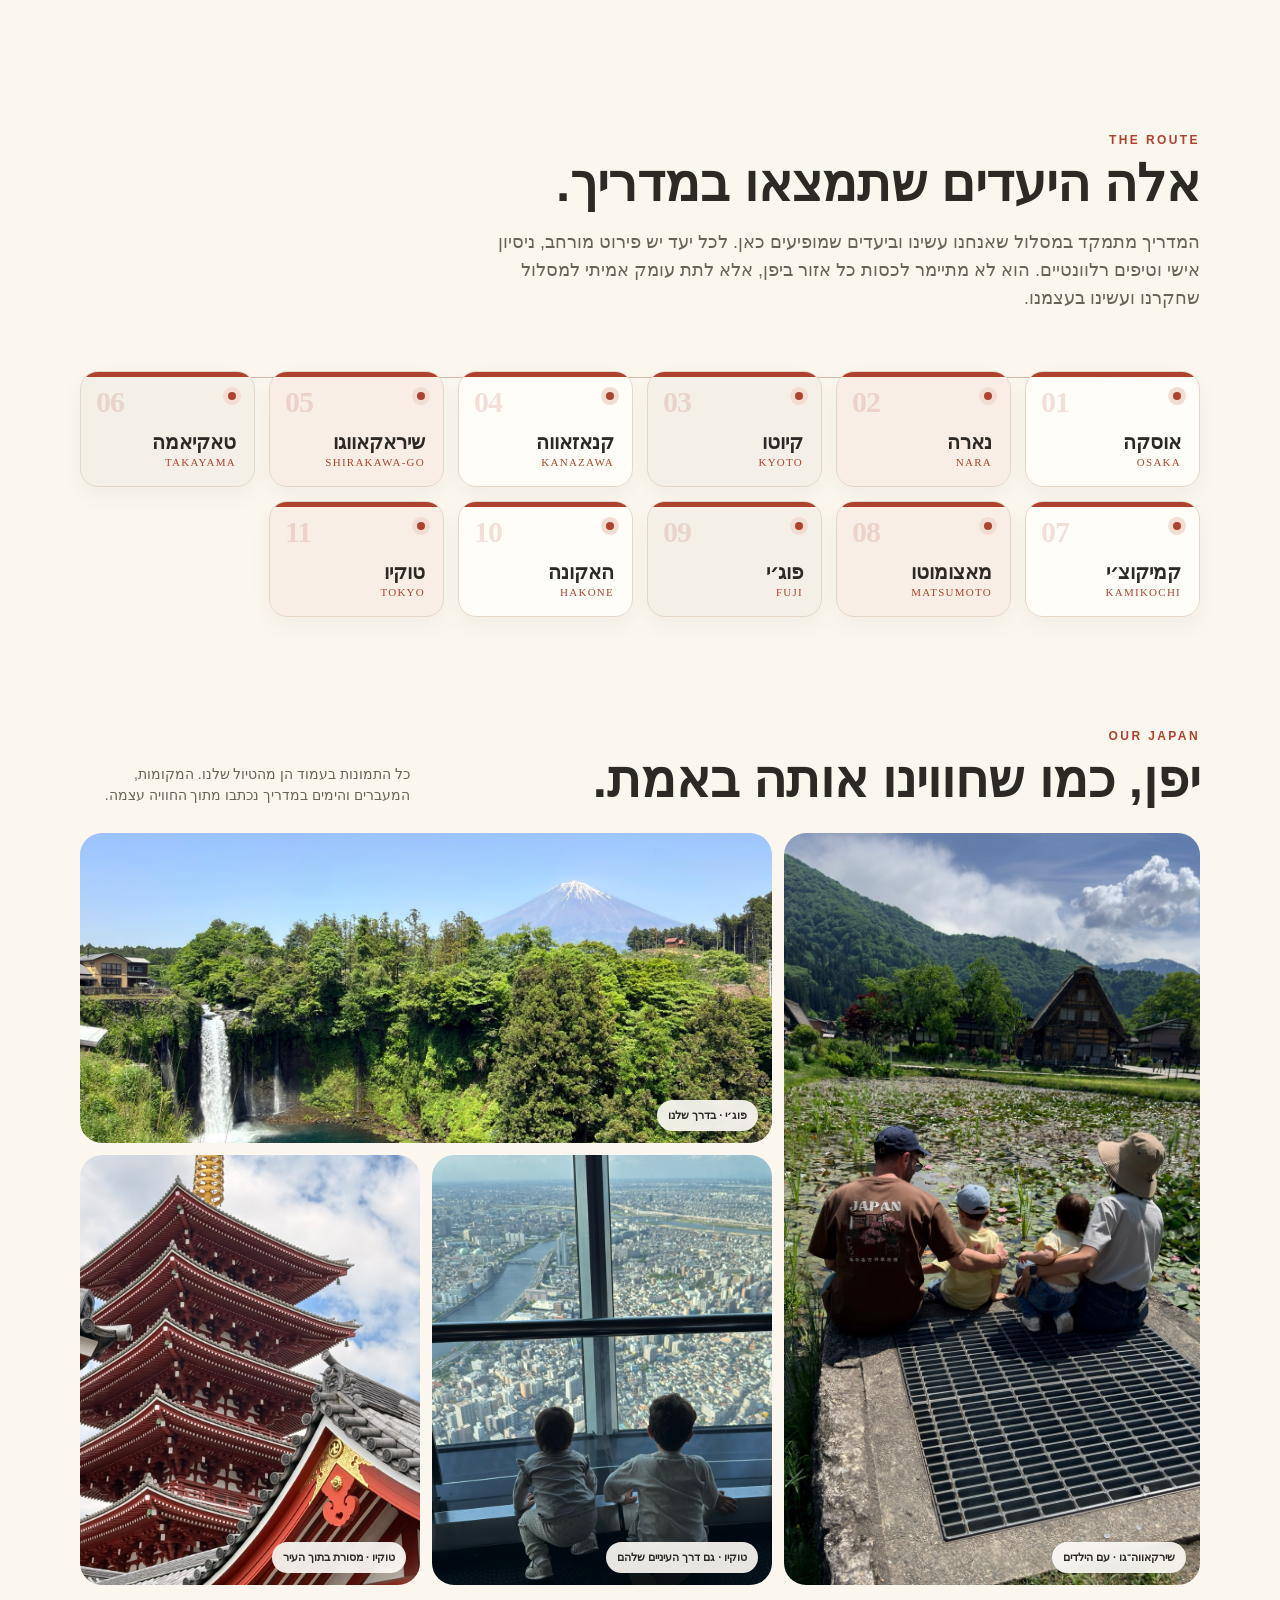
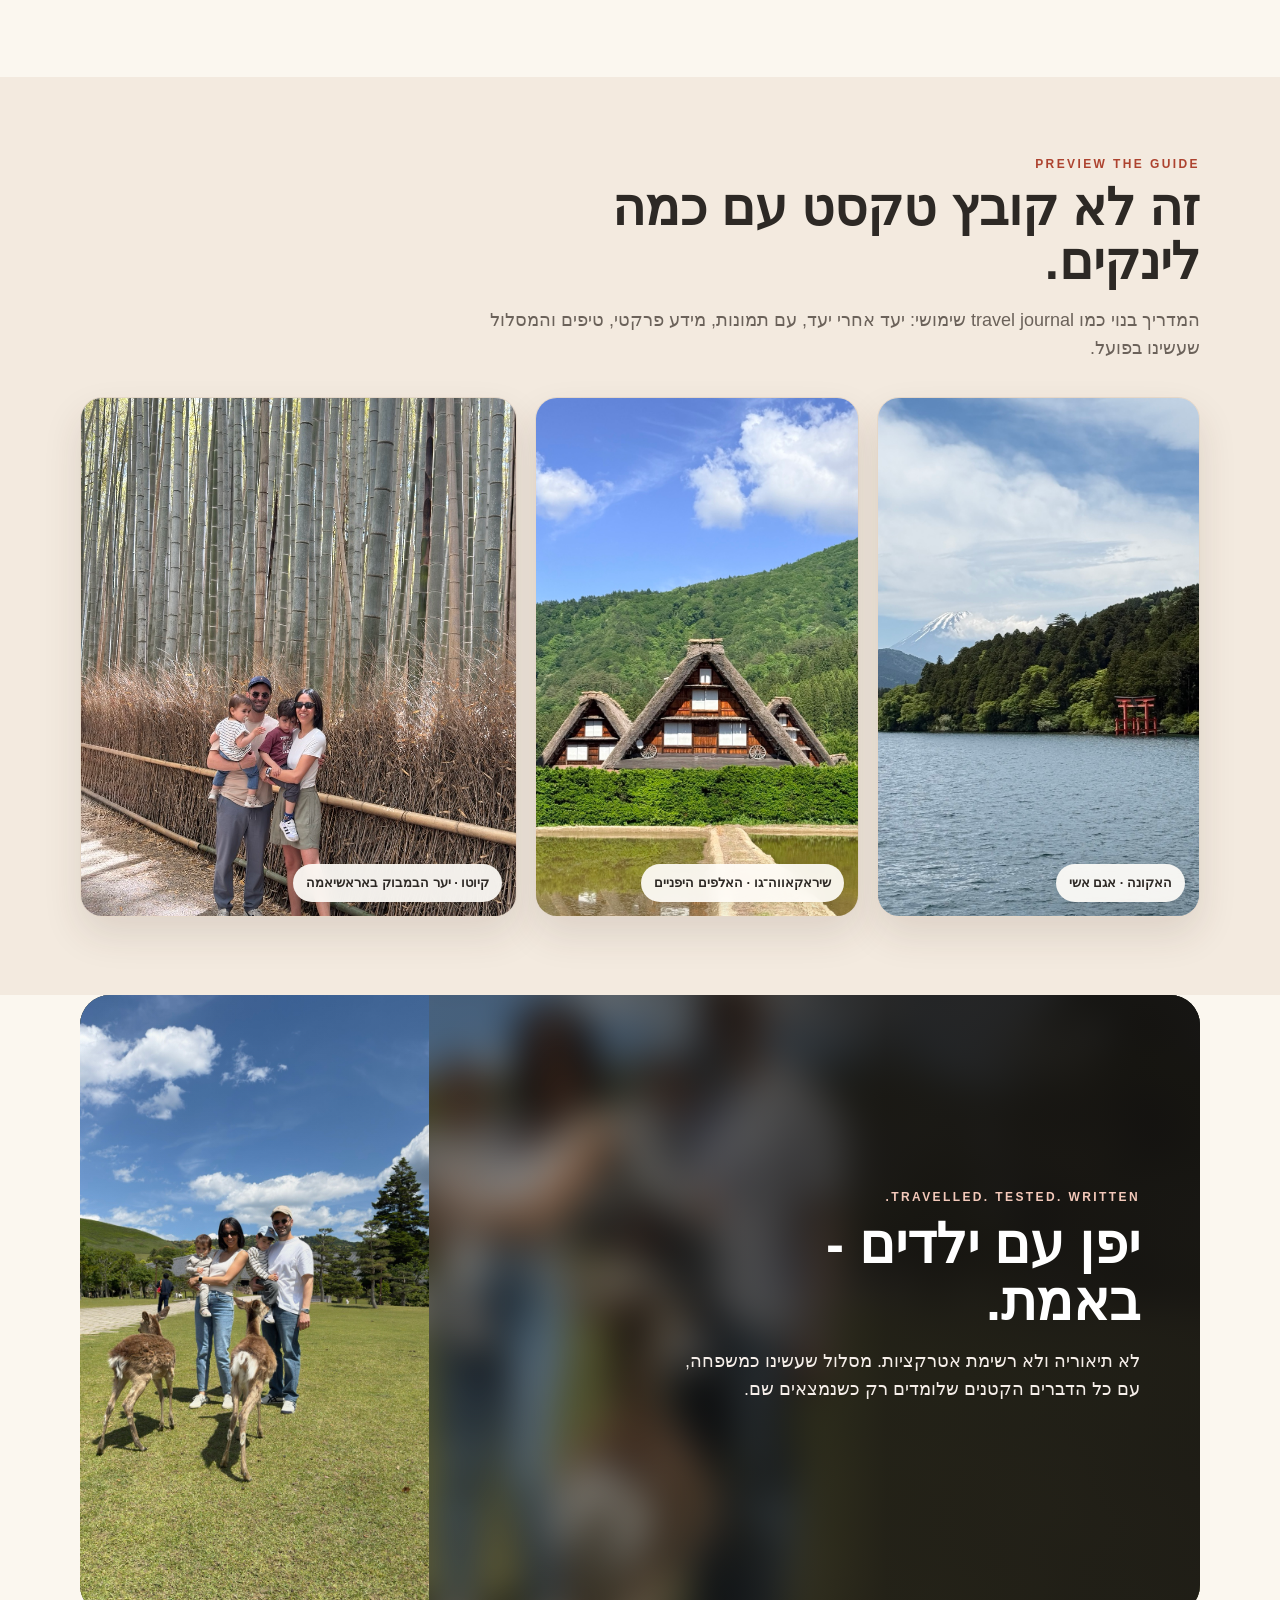
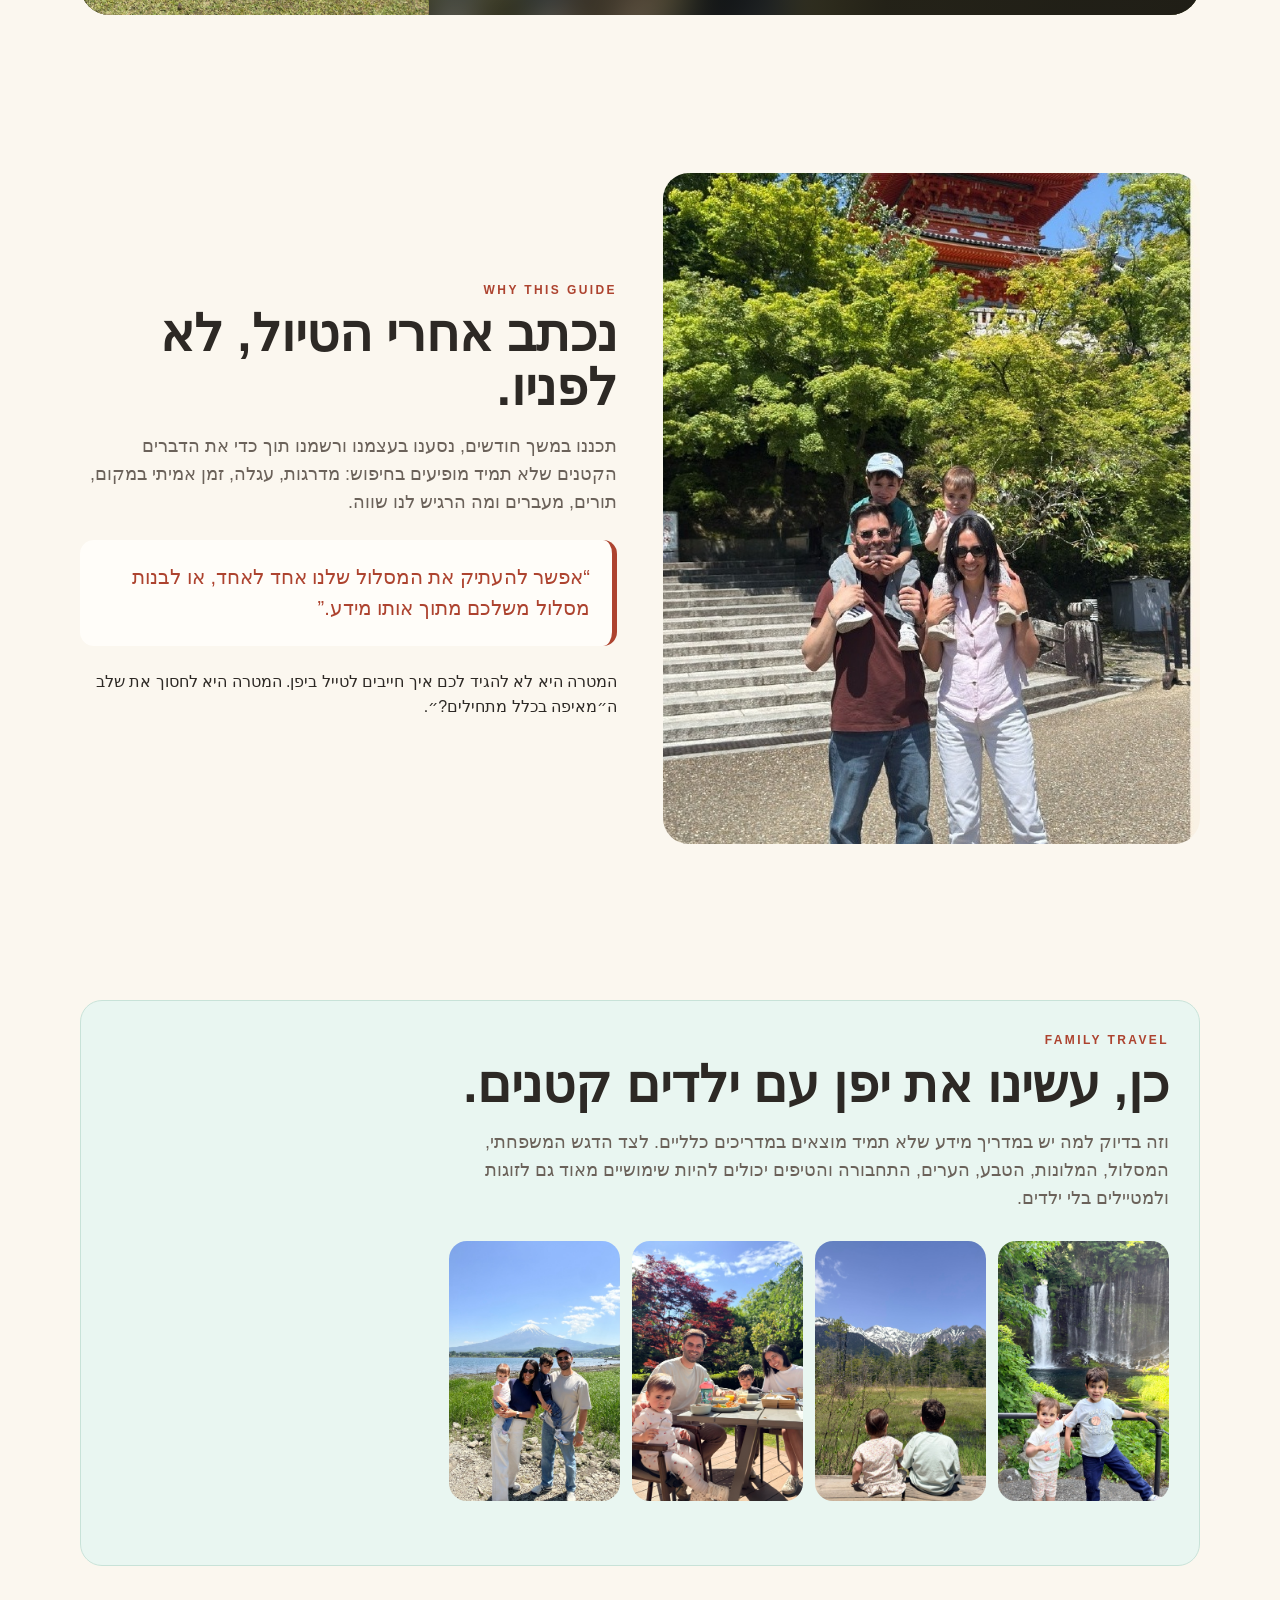
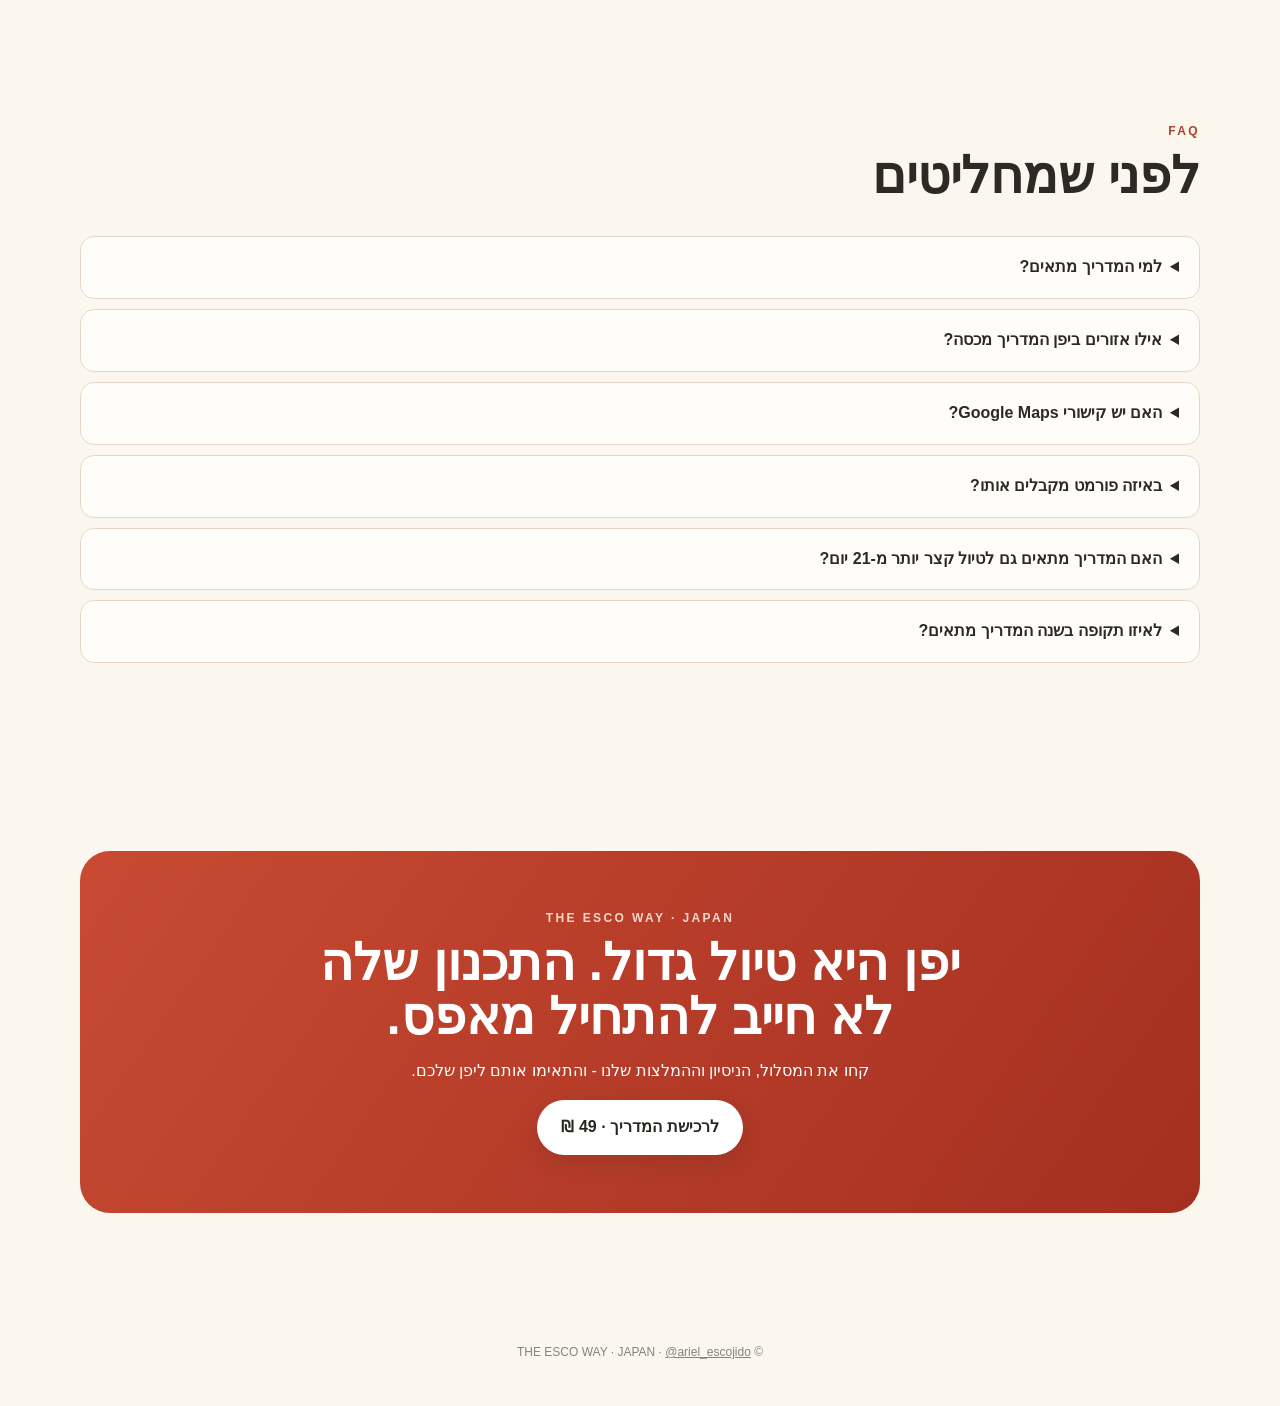
==== commit fe0f06bd: "Add files via upload" ====
--- a/index.html
+++ b/index.html
@@ -49,6 +49,6 @@
 
 /* Purchase lead modal */
 .purchase-modal{position:fixed;inset:0;z-index:9999;display:none;align-items:center;justify-content:center;padding:22px;direction:rtl}.purchase-modal.open{display:flex}.purchase-backdrop{position:absolute;inset:0;background:rgba(35,30,26,.62);backdrop-filter:blur(6px)}.purchase-dialog{position:relative;width:min(520px,100%);background:var(--card);border:1px solid var(--line);border-radius:26px;padding:30px;box-shadow:0 30px 90px rgba(35,30,26,.28);z-index:1}.purchase-close{position:absolute;top:14px;left:14px;border:0;background:#f3eadf;width:38px;height:38px;border-radius:50%;font-size:24px;line-height:1;cursor:pointer;color:var(--ink)}.purchase-dialog h3{font-size:32px;line-height:1.08;margin:8px 0 8px}.purchase-dialog .purchase-intro{color:var(--muted);margin:0 0 22px}.purchase-price{display:inline-flex;gap:8px;align-items:center;background:#f8eee5;color:var(--brick);font-weight:800;border-radius:999px;padding:8px 12px;margin-bottom:18px}.purchase-form{display:grid;gap:14px}.purchase-field{display:grid;gap:6px;text-align:right}.purchase-field label{font-size:13px;font-weight:800}.purchase-field input{width:100%;border:1px solid var(--line);background:white;border-radius:12px;padding:13px 14px;font:inherit;color:var(--ink);outline:none}.purchase-field input:focus{border-color:#c98570;box-shadow:0 0 0 3px rgba(173,67,47,.09)}.purchase-submit{border:0;background:var(--dark);color:#fff;border-radius:999px;padding:15px 20px;font:inherit;font-weight:800;cursor:pointer;margin-top:4px}.purchase-note{font-size:12px;color:#8b8178;margin:2px 0 0;text-align:center}.purchase-status{display:none;text-align:center;padding:16px 4px 4px}.purchase-status.show{display:block}.purchase-status strong{display:block;font-size:24px;margin-bottom:8px}.purchase-status p{color:var(--muted);margin:0}.purchase-form.hidden{display:none}@media(max-width:600px){.purchase-modal{align-items:flex-end;padding:10px}.purchase-dialog{border-radius:24px 24px 16px 16px;padding:26px 20px 22px}.purchase-dialog h3{font-size:28px}}
-</style></head><body><header class="wrap"><div class="nav"><div class="brand" aria-label="THE ESCO WAY"><span class="the">THE</span><span class="esco">ESCO</span><span class="way">WAY</span></div><div class="navlinks"><a class="instagram-link" href="https://www.instagram.com/ariel_escojido?stkn=dmM4bjkwaGRwMHF3&utm_source=qr" target="_blank" rel="noopener noreferrer" aria-label="Instagram @ariel_escojido" data-event="instagram_header_click"><svg viewBox="0 0 24 24" fill="none" stroke="currentColor" stroke-width="1.9" stroke-linecap="round" stroke-linejoin="round" aria-hidden="true"><rect x="3" y="3" width="18" height="18" rx="5"></rect><circle cx="12" cy="12" r="4"></circle><circle cx="17.5" cy="6.5" r="1" fill="currentColor" stroke="none"></circle></svg></a><a href="#buy">JAPAN GUIDE ↓</a></div></div></header><main><section class="hero wrap"><div><div class="eyebrow">THE ESCO WAY · JAPAN</div><h1>יפן גדולה.<span>לא חייבים להתחיל מאפס.</span></h1><p class="lead">מדריך דיגיטלי שנכתב מתוך טיול של 21 יום, 11 יעדים ושני ילדים קטנים - עם המסלול, הלינה, המעברים, הטיפים ומה שבאמת עבד לנו בדרך.</p><div class="proofline"><span class="pill">21 יום ביפן</span><span class="pill">11 יעדים</span><span class="pill">מסלול אמיתי</span><span class="pill">Google Maps Links</span></div><a class="cta" href="#purchase" data-purchase-open data-event="hero_cta_click">לרכישת המדריך</a><div class="micro">מדריך דיגיטלי · <b>49 ₪ מחיר השקה</b> · <s>79 ₪</s></div></div><div class="heroimg"><img src="photo-01.jpg" alt="הר פוג'י מתוך הטיול של The Esco Way"><div class="guidecard"><small>THE ESCO WAY</small><b>JAPAN</b><span>מסלול. ניסיון. פרטים קטנים שעושים הבדל גדול.</span></div></div></section><section class="problem"><div class="wrap"><div class="sectionhead"><h2>לתכנן טיול ביפן יכול להיות מאוד מורכב ואפשר בקלות ללכת לאיבוד מרוב מידע ואינסוף אפשרויות.</h2><p class="sub">מסלול, רכבות, מלונות, הזמנות, מפות, ילדים, מזוודות - ויש המון מידע, אבל לא תמיד ברור איך הכל מתחבר לטיול אחד שעובד.</p></div><div class="tabs"><span class="tab"><b>50 עמודים</b> של מסלול, ניסיון וטיפים</span><span class="tab"><b>21 יום</b> של טיול אמיתי</span><span class="tab"><b>11 יעדים</b> שמפורטים במדריך</span><span class="tab"><b>משפחה אחת</b> שחקרה, תכננה ועשתה את הדרך</span></div></div></section><section class="photo-break"><div class="photo-strip"><figure><img loading="lazy" src="photo-02.jpg" alt="רגע מהטיול המשפחתי שלנו ביפן"></figure><figure><img loading="lazy" src="photo-03.jpg" alt="רגע מהטיול המשפחתי שלנו ביפן"></figure><figure><img loading="lazy" src="photo-04.jpg" alt="רגע מהטיול המשפחתי שלנו ביפן"></figure><figure><img loading="lazy" src="photo-05.jpg" alt="רגע מהטיול המשפחתי שלנו ביפן"></figure></div></section><section><div class="wrap"><div class="sectionhead"><div class="eyebrow">WHO IS IT FOR</div><h2>נקודת פתיחה טובה יותר לתכנון הטיול שלכם.</h2><p class="sub">המדריך נבנה קודם כל מתוך טיול משפחתי עם שני ילדים קטנים, ולכן הוא שימושי במיוחד למשפחות. אבל הוא לא מדריך לילדים בלבד. זוגות ומטיילים עצמאיים שעוברים ביעדים שבמדריך יכולים להשתמש בו כרפרנס נוח לבניית המסלול שלהם.</p></div><div class="grid4"><div class="feature"><i>01</i><b>משפחות עם ילדים</b><p>דגש על קצב, עגלה ומנשא, נגישות, מעברים, לינה והפרטים הקטנים שמשפיעים על יום טיול משפחתי.</p></div><div class="feature"><i>02</i><b>מי שרק מתחיל לתכנן</b><p>במקום להתחיל מעשרות מקורות שונים, מקבלים מסלול אמיתי שכבר נחקר ונבדק ויכול לשמש בסיס טוב לתחילת התכנון.</p></div><div class="feature"><i>03</i><b>גם זוגות ומטיילים עצמאיים</b><p>המלונות, האזורים, התחבורה, האטרקציות, הטיפים והלוגיסטיקה רלוונטיים גם למי שמטייל בלי ילדים.</p></div><div class="feature"><i>04</i><b>רפרנס, לא מסלול שחייבים להעתיק</b><p>אפשר לקחת את כל המסלול, לבחור ממנו רק חלק, או להשתמש בפרקים הרלוונטיים ליעדים שכבר החלטתם לשלב.</p></div></div></div></section><section><div class="wrap"><div class="sectionhead"><div class="eyebrow">WHAT'S INSIDE</div><h2>עשינו סדר במה שהיינו רוצים לקבל לפני הטיסה.</h2><p class="sub">לקחנו את הטיול שלנו אחרי חודשים של מחקר ותכנון, והפכנו אותו לרפרנס מפורט ונוח. המטרה היא לתת לכם בסיס טוב להתחיל ממנו, להבין איך היעדים מתחברים ולקחת את מה שמתאים למסלול שלכם.</p></div><div class="grid4"><div class="feature"><i>01</i><b>מסלול מלא</b><p>סדר היעדים, כמה לילות ואיך חיברנו בין האזורים.</p></div><div class="feature"><i>02</i><b>לינה והתניידות</b><p>איפה ישנו, איך עברנו ממקום למקום ומה היה נוח בפועל.</p></div><div class="feature"><i>03</i><b>Google Maps</b><p>קישורים ישירים למקומות כדי לעבור מתכנון לביצוע.</p></div><div class="feature"><i>04</i><b>מה עשינו בפועל</b><p>בסוף כל אזור: היום האמיתי שלנו, לא רק רשימת אפשרויות.</p></div><div class="feature"><i>05</i><b>עם ילדים</b><p>עגלה, מנשא, נגישות, זמנים והפרטים שמשנים יום משפחתי.</p></div><div class="feature"><i>06</i><b>טיפים מהשטח</b><p>מה עבד, מה פחות ומה היינו עושים אחרת בפעם הבאה.</p></div><div class="feature"><i>07</i><b>לפני שטסים</b><p>JR Pass, Suica, eSIM, מזוודות, רכבות ועוד הכנות.</p></div><div class="feature"><i>08</i><b>אוכל וקפה</b><p>המלצות למסעדות ובתי קפה שניסינו בעצמנו, או שהומלצו לנו ממקור קרוב. מופיעות בתוך כל אזור.</p></div></div></div></section><section><div class="wrap"><div class="sectionhead"><div class="eyebrow">THE ROUTE</div><h2>אלה היעדים שתמצאו במדריך.</h2><p class="sub">המדריך מתמקד במסלול שאנחנו עשינו וביעדים שמופיעים כאן. לכל יעד יש פירוט מורחב, ניסיון אישי וטיפים רלוונטיים. הוא לא מתיימר לכסות כל אזור ביפן, אלא לתת עומק אמיתי למסלול שחקרנו ועשינו בעצמנו.</p></div><div class="route route-cards"><div class="stop"><span class="route-num">01</span><span class="route-name">אוסקה</span><span class="route-en">OSAKA</span></div><div class="stop"><span class="route-num">02</span><span class="route-name">נארה</span><span class="route-en">NARA</span></div><div class="stop"><span class="route-num">03</span><span class="route-name">קיוטו</span><span class="route-en">KYOTO</span></div><div class="stop"><span class="route-num">04</span><span class="route-name">קנאזאווה</span><span class="route-en">KANAZAWA</span></div><div class="stop"><span class="route-num">05</span><span class="route-name">שיראקאווגו</span><span class="route-en">SHIRAKAWA-GO</span></div><div class="stop"><span class="route-num">06</span><span class="route-name">טאקיאמה</span><span class="route-en">TAKAYAMA</span></div><div class="stop"><span class="route-num">07</span><span class="route-name">קמיקוצ׳י</span><span class="route-en">KAMIKOCHI</span></div><div class="stop"><span class="route-num">08</span><span class="route-name">מאצומוטו</span><span class="route-en">MATSUMOTO</span></div><div class="stop"><span class="route-num">09</span><span class="route-name">פוג׳י</span><span class="route-en">FUJI</span></div><div class="stop"><span class="route-num">10</span><span class="route-name">האקונה</span><span class="route-en">HAKONE</span></div><div class="stop"><span class="route-num">11</span><span class="route-name">טוקיו</span><span class="route-en">TOKYO</span></div></div></div></section><section class="editorial"><div class="wrap"><div class="editorial-head"><div><div class="eyebrow">OUR JAPAN</div><h2>יפן, כמו שחווינו אותה באמת.</h2></div><div class="editorial-note">כל התמונות בעמוד הן מהטיול שלנו. המקומות, המעברים והימים במדריך נכתבו מתוך החוויה עצמה.</div></div><div class="editorial-grid"><figure class="big"><img loading="lazy" src="photo-06.jpg" alt="שירקאווה־גו · עם הילדים"><span class="caption">שירקאווה־גו · עם הילדים</span></figure><figure class="wide"><img loading="lazy" src="photo-07.jpg" alt="פוג׳י · בדרך שלנו"><span class="caption">פוג׳י · בדרך שלנו</span></figure><figure class="portrait show-full"><img loading="lazy" src="photo-08.jpg" alt="טוקיו · גם דרך העיניים שלהם"><span class="caption">טוקיו · גם דרך העיניים שלהם</span></figure><figure class="show-full"><img loading="lazy" src="photo-09.jpg" alt="טוקיו · מסורת בתוך העיר"><span class="caption">טוקיו · מסורת בתוך העיר</span></figure></div></div></section><section class="preview" id="preview"><div class="wrap"><div class="sectionhead"><div class="eyebrow">PREVIEW THE GUIDE</div><h2>זה לא קובץ טקסט עם כמה לינקים.</h2><p class="sub">המדריך בנוי כמו travel journal שימושי: יעד אחרי יעד, עם תמונות, מידע פרקטי, טיפים והמסלול שעשינו בפועל.</p></div><div class="pages"><article class="pageMock preview-photo"><img src="photo-10.jpg" alt="קיוטו · יער הבמבוק באראשיאמה"><div class="preview-caption">קיוטו · יער הבמבוק באראשיאמה</div></article><article class="pageMock preview-photo"><img src="photo-11.jpg" alt="שיראקאווה־גו · האלפים היפניים"><div class="preview-caption">שיראקאווה־גו · האלפים היפניים</div></article><article class="pageMock preview-photo"><img src="photo-12.jpg" alt="האקונה · אגם אשי"><div class="preview-caption">האקונה · אגם אשי</div></article></div></div></section><section class="family-cinema"><div class="wrap"><div class="frame"><figure class="family-photo"><img class="family-photo-bg" src="photo-13.jpg" alt="" aria-hidden="true"><img class="family-photo-main" src="photo-13.jpg" alt="תמונה משפחתית מיפן"></figure><div class="overlay"><div class="copy"><div class="eyebrow">TRAVELLED. TESTED. WRITTEN.</div><h2>יפן עם ילדים - באמת.</h2><p>לא תיאוריה ולא רשימת אטרקציות. מסלול שעשינו כמשפחה, עם כל הדברים הקטנים שלומדים רק כשנמצאים שם.</p></div></div></div></div></section><section><div class="wrap real"><img src="photo-14.jpg" alt="אריאל, גל והמשפחה בטיול ביפן"><div><div class="eyebrow">WHY THIS GUIDE</div><h2>נכתב אחרי הטיול, לא לפניו.</h2><p class="sub">תכננו במשך חודשים, נסענו בעצמנו ורשמנו תוך כדי את הדברים הקטנים שלא תמיד מופיעים בחיפוש: מדרגות, עגלה, זמן אמיתי במקום, תורים, מעברים ומה הרגיש לנו שווה.</p><div class="quote">“אפשר להעתיק את המסלול שלנו אחד לאחד, או לבנות מסלול משלכם מתוך אותו מידע.”</div><p>המטרה היא לא להגיד לכם איך חייבים לטייל ביפן. המטרה היא לחסוך את שלב ה״מאיפה בכלל מתחילים?״.</p></div></div></section><section><div class="wrap familybox"><div class="sectionhead"><div class="eyebrow">FAMILY TRAVEL</div><h2>כן, עשינו את יפן עם ילדים קטנים.</h2><p class="sub">וזה בדיוק למה יש במדריך מידע שלא תמיד מוצאים במדריכים כלליים. לצד הדגש המשפחתי, המסלול, המלונות, הטבע, הערים, התחבורה והטיפים יכולים להיות שימושיים מאוד גם לזוגות ולמטיילים בלי ילדים.</p><div class="mini-gallery"><img loading="lazy" src="photo-15.jpg" alt="יפן עם ילדים מתוך הטיול שלנו"><img loading="lazy" src="photo-16.jpg" alt="יפן עם ילדים מתוך הטיול שלנו"><img loading="lazy" src="photo-17.jpg" alt="יפן עם ילדים מתוך הטיול שלנו"><img loading="lazy" src="photo-18.jpg" alt="תמונה משפחתית עם הר פוג׳י ברקע"></div></div></div></section><section class="faq"><div class="wrap"><div class="sectionhead"><div class="eyebrow">FAQ</div><h2>לפני שמחליטים</h2></div><details><summary>למי המדריך מתאים?</summary><p>בעיקר למשפחות עם ילדים שמתכננות טיול עצמאי ליפן, וגם לזוגות ולמטיילים עצמאיים שרוצים נקודת פתיחה מסודרת. הוא מתאים במיוחד למי שנמצא בתחילת התכנון ורוצה להשתמש במסלול אמיתי ומפורט כרפרנס, ולא להתחיל מאפס.</p></details><details><summary>אילו אזורים ביפן המדריך מכסה?</summary><p>המדריך מתמקד באוסקה, נארה, קיוטו, קנאזאווה, שיראקאווגו, טאקיאמה, קמיקוצ׳י, מאצומוטו, אזור פוג׳י, האקונה וטוקיו. אלה היעדים שחקרנו ושילבנו בטיול שלנו, והמדריך אינו מדריך אנציקלופדי לכל יפן.</p></details><details><summary>האם יש קישורי Google Maps?</summary><p>כן. המדריך כולל קישורים ישירים למקומות ולאטרקציות לאורך המסלול.</p></details><details><summary>באיזה פורמט מקבלים אותו?</summary><p>לאחר קבלת התשלום יישלח אליכם לינק להורדת המדריך כקובץ PDF דיגיטלי. המדריך כולל קישורים לחיצים ל-Google Maps, אתרים ומקורות שימושיים, כך שאפשר לשמור אותו בטלפון, בטאבלט או במחשב ולהשתמש בו גם במהלך הטיול.</p></details><details><summary>האם המדריך מתאים גם לטיול קצר יותר מ-21 יום?</summary><p>בהחלט. המדריך מבוסס על הטיול שלנו שנמשך 21 יום, אבל ממש לא חייבים לעשות את כולו. אפשר להשתמש בו כרפרנס, לבחור מתוכו את היעדים שמתאימים לכם ולבנות מסלול קצר יותר בהתאם לזמן, לקצב ולסגנון הטיול שלכם.</p></details><details><summary>לאיזו תקופה בשנה המדריך מתאים?</summary><p>הטיול שלנו התקיים בחודש מאי, ולכן החוויות, התנאים וההמלצות במדריך מבוססים על התקופה הזו. עם זאת, רוב המסלול, היעדים והמידע במדריך רלוונטיים לאורך כל השנה ויכולים לשמש בסיס מצוין לתכנון בכל עונה - כמובן תוך התאמה למזג האוויר, לעונתיות ולתנאים הרלוונטיים למועד הטיול שלכם.</p></details></div></section><section class="final" id="buy"><div class="wrap"><div class="box"><div class="eyebrow" style="color:#f5d7cd">THE ESCO WAY · JAPAN</div><h2>יפן היא טיול גדול. התכנון שלה לא חייב להתחיל מאפס.</h2><p>קחו את המסלול, הניסיון וההמלצות שלנו - והתאימו אותם ליפן שלכם.</p><a class="cta" href="#purchase" data-purchase-open data-event="purchase_cta_click">לרכישת המדריך · 49 ₪ <s style="opacity:.72;font-weight:600;margin-right:6px">79 ₪</s></a></div></div></section></main><footer class="wrap">© THE ESCO WAY · JAPAN · <a href="https://www.instagram.com/ariel_escojido?stkn=dmM4bjkwaGRwMHF3&utm_source=qr" target="_blank" rel="noopener noreferrer">@ariel_escojido</a></footer><div class="purchase-modal" id="purchaseModal" aria-hidden="true"><div class="purchase-backdrop" data-purchase-close></div><div class="purchase-dialog" role="dialog" aria-modal="true" aria-labelledby="purchaseTitle"><button class="purchase-close" type="button" aria-label="סגירה" data-purchase-close>×</button><div class="eyebrow">THE ESCO WAY · JAPAN</div><h3 id="purchaseTitle">רוצים לרכוש את המדריך?</h3><p class="purchase-intro">השאירו פרטים ונחזור אליכם להשלמת התשלום וקבלת המדריך.</p><div class="purchase-price">מחיר השקה · 49 ₪ <s style="opacity:.55;font-weight:600">79 ₪</s></div><form class="purchase-form" id="purchaseForm" action="https://formspree.io/f/maeqepkl" method="POST"><input type="hidden" name="subject" value="רכישה חדשה - THE ESCO WAY JAPAN"><input type="hidden" name="product" value="THE ESCO WAY - JAPAN"><input type="hidden" name="price" value="49 ILS"><div class="purchase-field"><label for="purchaseName">שם מלא</label><input id="purchaseName" name="name" autocomplete="name" required></div><div class="purchase-field"><label for="purchasePhone">טלפון</label><input id="purchasePhone" name="phone" type="tel" inputmode="tel" autocomplete="tel" required></div><div class="purchase-field"><label for="purchaseEmail">אימייל</label><input id="purchaseEmail" name="email" type="email" autocomplete="email" required></div><button class="purchase-submit" type="submit">שליחת פרטים לרכישה</button><p class="purchase-note">לא מתבצע חיוב באתר. לאחר קבלת הפרטים ניצור איתכם קשר להשלמת התשלום.</p></form><div class="purchase-status" id="purchaseStatus"><strong>תודה! הפרטים התקבלו 🙌</strong><p>ניצור איתכם קשר בהקדם להשלמת התשלום וקבלת המדריך.</p></div></div></div><script>document.querySelectorAll('[data-event]').forEach(el=>el.addEventListener('click',()=>{window.dataLayer=window.dataLayer||[];window.dataLayer.push({event:el.dataset.event})}));document.querySelectorAll('details').forEach(el=>el.addEventListener('toggle',()=>{if(el.open){window.dataLayer=window.dataLayer||[];window.dataLayer.push({event:'faq_open',question:el.querySelector('summary').innerText})}}));</script><script>
+</style></head><body><header class="wrap"><div class="nav"><div class="brand" aria-label="THE ESCO WAY"><span class="the">THE</span><span class="esco">ESCO</span><span class="way">WAY</span></div><div class="navlinks"><a class="instagram-link" href="https://www.instagram.com/ariel_escojido?stkn=dmM4bjkwaGRwMHF3&utm_source=qr" target="_blank" rel="noopener noreferrer" aria-label="Instagram @ariel_escojido" data-event="instagram_header_click"><svg viewBox="0 0 24 24" fill="none" stroke="currentColor" stroke-width="1.9" stroke-linecap="round" stroke-linejoin="round" aria-hidden="true"><rect x="3" y="3" width="18" height="18" rx="5"></rect><circle cx="12" cy="12" r="4"></circle><circle cx="17.5" cy="6.5" r="1" fill="currentColor" stroke="none"></circle></svg></a><a href="#buy">JAPAN GUIDE ↓</a></div></div></header><main><section class="hero wrap"><div><div class="eyebrow">THE ESCO WAY · JAPAN</div><h1>יפן גדולה.<span>לא חייבים להתחיל מאפס.</span></h1><p class="lead">מדריך דיגיטלי שנכתב מתוך טיול של 21 יום, 11 יעדים ושני ילדים קטנים - עם המסלול, הלינה, המעברים, הטיפים ומה שבאמת עבד לנו בדרך.</p><div class="proofline"><span class="pill">21 יום ביפן</span><span class="pill">11 יעדים</span><span class="pill">מסלול אמיתי</span><span class="pill">Google Maps Links</span></div><a class="cta" href="#purchase" data-purchase-open data-event="hero_cta_click">לרכישת המדריך</a><div class="micro">מדריך דיגיטלי · <b>49 ₪ מחיר השקה</b></div></div><div class="heroimg"><img src="photo-01.jpg" alt="הר פוג'י מתוך הטיול של The Esco Way"><div class="guidecard"><small>THE ESCO WAY</small><b>JAPAN</b><span>מסלול. ניסיון. פרטים קטנים שעושים הבדל גדול.</span></div></div></section><section class="problem"><div class="wrap"><div class="sectionhead"><h2>לתכנן טיול ביפן יכול להיות מאוד מורכב ואפשר בקלות ללכת לאיבוד מרוב מידע ואינסוף אפשרויות.</h2><p class="sub">מסלול, רכבות, מלונות, הזמנות, מפות, ילדים, מזוודות - ויש המון מידע, אבל לא תמיד ברור איך הכל מתחבר לטיול אחד שעובד.</p></div><div class="tabs"><span class="tab"><b>50 עמודים</b> של מסלול, ניסיון וטיפים</span><span class="tab"><b>21 יום</b> של טיול אמיתי</span><span class="tab"><b>11 יעדים</b> שמפורטים במדריך</span><span class="tab"><b>משפחה אחת</b> שחקרה, תכננה ועשתה את הדרך</span></div></div></section><section class="photo-break"><div class="photo-strip"><figure><img loading="lazy" src="photo-02.jpg" alt="רגע מהטיול המשפחתי שלנו ביפן"></figure><figure><img loading="lazy" src="photo-03.jpg" alt="רגע מהטיול המשפחתי שלנו ביפן"></figure><figure><img loading="lazy" src="photo-04.jpg" alt="רגע מהטיול המשפחתי שלנו ביפן"></figure><figure><img loading="lazy" src="photo-05.jpg" alt="רגע מהטיול המשפחתי שלנו ביפן"></figure></div></section><section><div class="wrap"><div class="sectionhead"><div class="eyebrow">WHO IS IT FOR</div><h2>נקודת פתיחה טובה יותר לתכנון הטיול שלכם.</h2><p class="sub">המדריך נבנה קודם כל מתוך טיול משפחתי עם שני ילדים קטנים, ולכן הוא שימושי במיוחד למשפחות. אבל הוא לא מדריך לילדים בלבד. זוגות ומטיילים עצמאיים שעוברים ביעדים שבמדריך יכולים להשתמש בו כרפרנס נוח לבניית המסלול שלהם.</p></div><div class="grid4"><div class="feature"><i>01</i><b>משפחות עם ילדים</b><p>דגש על קצב, עגלה ומנשא, נגישות, מעברים, לינה והפרטים הקטנים שמשפיעים על יום טיול משפחתי.</p></div><div class="feature"><i>02</i><b>מי שרק מתחיל לתכנן</b><p>במקום להתחיל מעשרות מקורות שונים, מקבלים מסלול אמיתי שכבר נחקר ונבדק ויכול לשמש בסיס טוב לתחילת התכנון.</p></div><div class="feature"><i>03</i><b>גם זוגות ומטיילים עצמאיים</b><p>המלונות, האזורים, התחבורה, האטרקציות, הטיפים והלוגיסטיקה רלוונטיים גם למי שמטייל בלי ילדים.</p></div><div class="feature"><i>04</i><b>רפרנס, לא מסלול שחייבים להעתיק</b><p>אפשר לקחת את כל המסלול, לבחור ממנו רק חלק, או להשתמש בפרקים הרלוונטיים ליעדים שכבר החלטתם לשלב.</p></div></div></div></section><section><div class="wrap"><div class="sectionhead"><div class="eyebrow">WHAT'S INSIDE</div><h2>עשינו סדר במה שהיינו רוצים לקבל לפני הטיסה.</h2><p class="sub">לקחנו את הטיול שלנו אחרי חודשים של מחקר ותכנון, והפכנו אותו לרפרנס מפורט ונוח. המטרה היא לתת לכם בסיס טוב להתחיל ממנו, להבין איך היעדים מתחברים ולקחת את מה שמתאים למסלול שלכם.</p></div><div class="grid4"><div class="feature"><i>01</i><b>מסלול מלא</b><p>סדר היעדים, כמה לילות ואיך חיברנו בין האזורים.</p></div><div class="feature"><i>02</i><b>לינה והתניידות</b><p>איפה ישנו, איך עברנו ממקום למקום ומה היה נוח בפועל.</p></div><div class="feature"><i>03</i><b>Google Maps</b><p>קישורים ישירים למקומות כדי לעבור מתכנון לביצוע.</p></div><div class="feature"><i>04</i><b>מה עשינו בפועל</b><p>בסוף כל אזור: היום האמיתי שלנו, לא רק רשימת אפשרויות.</p></div><div class="feature"><i>05</i><b>עם ילדים</b><p>עגלה, מנשא, נגישות, זמנים והפרטים שמשנים יום משפחתי.</p></div><div class="feature"><i>06</i><b>טיפים מהשטח</b><p>מה עבד, מה פחות ומה היינו עושים אחרת בפעם הבאה.</p></div><div class="feature"><i>07</i><b>לפני שטסים</b><p>JR Pass, Suica, eSIM, מזוודות, רכבות ועוד הכנות.</p></div><div class="feature"><i>08</i><b>אוכל וקפה</b><p>המלצות למסעדות ובתי קפה שניסינו בעצמנו, או שהומלצו לנו ממקור קרוב. מופיעות בתוך כל אזור.</p></div></div></div></section><section><div class="wrap"><div class="sectionhead"><div class="eyebrow">THE ROUTE</div><h2>אלה היעדים שתמצאו במדריך.</h2><p class="sub">המדריך מתמקד במסלול שאנחנו עשינו וביעדים שמופיעים כאן. לכל יעד יש פירוט מורחב, ניסיון אישי וטיפים רלוונטיים. הוא לא מתיימר לכסות כל אזור ביפן, אלא לתת עומק אמיתי למסלול שחקרנו ועשינו בעצמנו.</p></div><div class="route route-cards"><div class="stop"><span class="route-num">01</span><span class="route-name">אוסקה</span><span class="route-en">OSAKA</span></div><div class="stop"><span class="route-num">02</span><span class="route-name">נארה</span><span class="route-en">NARA</span></div><div class="stop"><span class="route-num">03</span><span class="route-name">קיוטו</span><span class="route-en">KYOTO</span></div><div class="stop"><span class="route-num">04</span><span class="route-name">קנאזאווה</span><span class="route-en">KANAZAWA</span></div><div class="stop"><span class="route-num">05</span><span class="route-name">שיראקאווגו</span><span class="route-en">SHIRAKAWA-GO</span></div><div class="stop"><span class="route-num">06</span><span class="route-name">טאקיאמה</span><span class="route-en">TAKAYAMA</span></div><div class="stop"><span class="route-num">07</span><span class="route-name">קמיקוצ׳י</span><span class="route-en">KAMIKOCHI</span></div><div class="stop"><span class="route-num">08</span><span class="route-name">מאצומוטו</span><span class="route-en">MATSUMOTO</span></div><div class="stop"><span class="route-num">09</span><span class="route-name">פוג׳י</span><span class="route-en">FUJI</span></div><div class="stop"><span class="route-num">10</span><span class="route-name">האקונה</span><span class="route-en">HAKONE</span></div><div class="stop"><span class="route-num">11</span><span class="route-name">טוקיו</span><span class="route-en">TOKYO</span></div></div></div></section><section class="editorial"><div class="wrap"><div class="editorial-head"><div><div class="eyebrow">OUR JAPAN</div><h2>יפן, כמו שחווינו אותה באמת.</h2></div><div class="editorial-note">כל התמונות בעמוד הן מהטיול שלנו. המקומות, המעברים והימים במדריך נכתבו מתוך החוויה עצמה.</div></div><div class="editorial-grid"><figure class="big"><img loading="lazy" src="photo-06.jpg" alt="שירקאווה־גו · עם הילדים"><span class="caption">שירקאווה־גו · עם הילדים</span></figure><figure class="wide"><img loading="lazy" src="photo-07.jpg" alt="פוג׳י · בדרך שלנו"><span class="caption">פוג׳י · בדרך שלנו</span></figure><figure class="portrait show-full"><img loading="lazy" src="photo-08.jpg" alt="טוקיו · גם דרך העיניים שלהם"><span class="caption">טוקיו · גם דרך העיניים שלהם</span></figure><figure class="show-full"><img loading="lazy" src="photo-09.jpg" alt="טוקיו · מסורת בתוך העיר"><span class="caption">טוקיו · מסורת בתוך העיר</span></figure></div></div></section><section class="preview" id="preview"><div class="wrap"><div class="sectionhead"><div class="eyebrow">PREVIEW THE GUIDE</div><h2>זה לא קובץ טקסט עם כמה לינקים.</h2><p class="sub">המדריך בנוי כמו travel journal שימושי: יעד אחרי יעד, עם תמונות, מידע פרקטי, טיפים והמסלול שעשינו בפועל.</p></div><div class="pages"><article class="pageMock preview-photo"><img src="photo-10.jpg" alt="קיוטו · יער הבמבוק באראשיאמה"><div class="preview-caption">קיוטו · יער הבמבוק באראשיאמה</div></article><article class="pageMock preview-photo"><img src="photo-11.jpg" alt="שיראקאווה־גו · האלפים היפניים"><div class="preview-caption">שיראקאווה־גו · האלפים היפניים</div></article><article class="pageMock preview-photo"><img src="photo-12.jpg" alt="האקונה · אגם אשי"><div class="preview-caption">האקונה · אגם אשי</div></article></div></div></section><section class="family-cinema"><div class="wrap"><div class="frame"><figure class="family-photo"><img class="family-photo-bg" src="photo-13.jpg" alt="" aria-hidden="true"><img class="family-photo-main" src="photo-13.jpg" alt="תמונה משפחתית מיפן"></figure><div class="overlay"><div class="copy"><div class="eyebrow">TRAVELLED. TESTED. WRITTEN.</div><h2>יפן עם ילדים - באמת.</h2><p>לא תיאוריה ולא רשימת אטרקציות. מסלול שעשינו כמשפחה, עם כל הדברים הקטנים שלומדים רק כשנמצאים שם.</p></div></div></div></div></section><section><div class="wrap real"><img src="photo-14.jpg" alt="אריאל, גל והמשפחה בטיול ביפן"><div><div class="eyebrow">WHY THIS GUIDE</div><h2>נכתב אחרי הטיול, לא לפניו.</h2><p class="sub">תכננו במשך חודשים, נסענו בעצמנו ורשמנו תוך כדי את הדברים הקטנים שלא תמיד מופיעים בחיפוש: מדרגות, עגלה, זמן אמיתי במקום, תורים, מעברים ומה הרגיש לנו שווה.</p><div class="quote">“אפשר להעתיק את המסלול שלנו אחד לאחד, או לבנות מסלול משלכם מתוך אותו מידע.”</div><p>המטרה היא לא להגיד לכם איך חייבים לטייל ביפן. המטרה היא לחסוך את שלב ה״מאיפה בכלל מתחילים?״.</p></div></div></section><section><div class="wrap familybox"><div class="sectionhead"><div class="eyebrow">FAMILY TRAVEL</div><h2>כן, עשינו את יפן עם ילדים קטנים.</h2><p class="sub">וזה בדיוק למה יש במדריך מידע שלא תמיד מוצאים במדריכים כלליים. לצד הדגש המשפחתי, המסלול, המלונות, הטבע, הערים, התחבורה והטיפים יכולים להיות שימושיים מאוד גם לזוגות ולמטיילים בלי ילדים.</p><div class="mini-gallery"><img loading="lazy" src="photo-15.jpg" alt="יפן עם ילדים מתוך הטיול שלנו"><img loading="lazy" src="photo-16.jpg" alt="יפן עם ילדים מתוך הטיול שלנו"><img loading="lazy" src="photo-17.jpg" alt="יפן עם ילדים מתוך הטיול שלנו"><img loading="lazy" src="photo-18.jpg" alt="תמונה משפחתית עם הר פוג׳י ברקע"></div></div></div></section><section class="faq"><div class="wrap"><div class="sectionhead"><div class="eyebrow">FAQ</div><h2>לפני שמחליטים</h2></div><details><summary>למי המדריך מתאים?</summary><p>בעיקר למשפחות עם ילדים שמתכננות טיול עצמאי ליפן, וגם לזוגות ולמטיילים עצמאיים שרוצים נקודת פתיחה מסודרת. הוא מתאים במיוחד למי שנמצא בתחילת התכנון ורוצה להשתמש במסלול אמיתי ומפורט כרפרנס, ולא להתחיל מאפס.</p></details><details><summary>אילו אזורים ביפן המדריך מכסה?</summary><p>המדריך מתמקד באוסקה, נארה, קיוטו, קנאזאווה, שיראקאווגו, טאקיאמה, קמיקוצ׳י, מאצומוטו, אזור פוג׳י, האקונה וטוקיו. אלה היעדים שחקרנו ושילבנו בטיול שלנו, והמדריך אינו מדריך אנציקלופדי לכל יפן.</p></details><details><summary>האם יש קישורי Google Maps?</summary><p>כן. המדריך כולל קישורים ישירים למקומות ולאטרקציות לאורך המסלול.</p></details><details><summary>באיזה פורמט מקבלים אותו?</summary><p>לאחר קבלת התשלום יישלח אליכם לינק להורדת המדריך כקובץ PDF דיגיטלי. המדריך כולל קישורים לחיצים ל-Google Maps, אתרים ומקורות שימושיים, כך שאפשר לשמור אותו בטלפון, בטאבלט או במחשב ולהשתמש בו גם במהלך הטיול.</p></details><details><summary>האם המדריך מתאים גם לטיול קצר יותר מ-21 יום?</summary><p>בהחלט. המדריך מבוסס על הטיול שלנו שנמשך 21 יום, אבל ממש לא חייבים לעשות את כולו. אפשר להשתמש בו כרפרנס, לבחור מתוכו את היעדים שמתאימים לכם ולבנות מסלול קצר יותר בהתאם לזמן, לקצב ולסגנון הטיול שלכם.</p></details><details><summary>לאיזו תקופה בשנה המדריך מתאים?</summary><p>הטיול שלנו התקיים בחודש מאי, ולכן החוויות, התנאים וההמלצות במדריך מבוססים על התקופה הזו. עם זאת, רוב המסלול, היעדים והמידע במדריך רלוונטיים לאורך כל השנה ויכולים לשמש בסיס מצוין לתכנון בכל עונה - כמובן תוך התאמה למזג האוויר, לעונתיות ולתנאים הרלוונטיים למועד הטיול שלכם.</p></details></div></section><section class="final" id="buy"><div class="wrap"><div class="box"><div class="eyebrow" style="color:#f5d7cd">THE ESCO WAY · JAPAN</div><h2>יפן היא טיול גדול. התכנון שלה לא חייב להתחיל מאפס.</h2><p>קחו את המסלול, הניסיון וההמלצות שלנו - והתאימו אותם ליפן שלכם.</p><a class="cta" href="#purchase" data-purchase-open data-event="purchase_cta_click">לרכישת המדריך · 49 ₪</a></div></div></section></main><footer class="wrap">© THE ESCO WAY · JAPAN · <a href="https://www.instagram.com/ariel_escojido?stkn=dmM4bjkwaGRwMHF3&utm_source=qr" target="_blank" rel="noopener noreferrer">@ariel_escojido</a></footer><div class="purchase-modal" id="purchaseModal" aria-hidden="true"><div class="purchase-backdrop" data-purchase-close></div><div class="purchase-dialog" role="dialog" aria-modal="true" aria-labelledby="purchaseTitle"><button class="purchase-close" type="button" aria-label="סגירה" data-purchase-close>×</button><div class="eyebrow">THE ESCO WAY · JAPAN</div><h3 id="purchaseTitle">רוצים לרכוש את המדריך?</h3><p class="purchase-intro">השאירו פרטים ונחזור אליכם להשלמת התשלום וקבלת המדריך.</p><div class="purchase-price">מחיר השקה · 49 ₪</div><form class="purchase-form" id="purchaseForm" action="https://formspree.io/f/maeqepkl" method="POST"><input type="hidden" name="subject" value="רכישה חדשה - THE ESCO WAY JAPAN"><input type="hidden" name="product" value="THE ESCO WAY - JAPAN"><input type="hidden" name="price" value="49 ILS"><div class="purchase-field"><label for="purchaseName">שם מלא</label><input id="purchaseName" name="name" autocomplete="name" required></div><div class="purchase-field"><label for="purchasePhone">טלפון</label><input id="purchasePhone" name="phone" type="tel" inputmode="tel" autocomplete="tel" required></div><div class="purchase-field"><label for="purchaseEmail">אימייל</label><input id="purchaseEmail" name="email" type="email" autocomplete="email" required></div><button class="purchase-submit" type="submit">שליחת פרטים לרכישה</button><p class="purchase-note">לא מתבצע חיוב באתר. לאחר קבלת הפרטים ניצור איתכם קשר להשלמת התשלום.</p></form><div class="purchase-status" id="purchaseStatus"><strong>תודה! הפרטים התקבלו 🙌</strong><p>ניצור איתכם קשר בהקדם להשלמת התשלום וקבלת המדריך.</p></div></div></div><script>document.querySelectorAll('[data-event]').forEach(el=>el.addEventListener('click',()=>{window.dataLayer=window.dataLayer||[];window.dataLayer.push({event:el.dataset.event})}));document.querySelectorAll('details').forEach(el=>el.addEventListener('toggle',()=>{if(el.open){window.dataLayer=window.dataLayer||[];window.dataLayer.push({event:'faq_open',question:el.querySelector('summary').innerText})}}));</script><script>
 (()=>{const modal=document.getElementById('purchaseModal'),form=document.getElementById('purchaseForm'),status=document.getElementById('purchaseStatus');const open=()=>{modal.classList.add('open');modal.setAttribute('aria-hidden','false');document.body.style.overflow='hidden';setTimeout(()=>document.getElementById('purchaseName').focus(),50)};const close=()=>{modal.classList.remove('open');modal.setAttribute('aria-hidden','true');document.body.style.overflow=''};document.querySelectorAll('[data-purchase-open]').forEach(a=>a.addEventListener('click',e=>{e.preventDefault();open()}));document.querySelectorAll('[data-purchase-close]').forEach(x=>x.addEventListener('click',close));document.addEventListener('keydown',e=>{if(e.key==='Escape')close()});form.addEventListener('submit',async e=>{e.preventDefault();if(form.action.includes('FORM_ID')){alert('טופס הרכישה מוכן. נשאר לחבר את מזהה Formspree כדי שהפרטים יישלחו למייל.');return}const btn=form.querySelector('button[type=submit]');btn.disabled=true;btn.textContent='שולח...';try{const res=await fetch(form.action,{method:'POST',body:new FormData(form),headers:{Accept:'application/json'}});if(!res.ok)throw new Error();form.classList.add('hidden');status.classList.add('show');window.dataLayer=window.dataLayer||[];window.dataLayer.push({event:'purchase_lead_submitted'});}catch(err){alert('לא הצלחנו לשלוח כרגע. נסו שוב בעוד רגע.');btn.disabled=false;btn.textContent='שליחת פרטים לרכישה';}});})();
 </script></body></html>
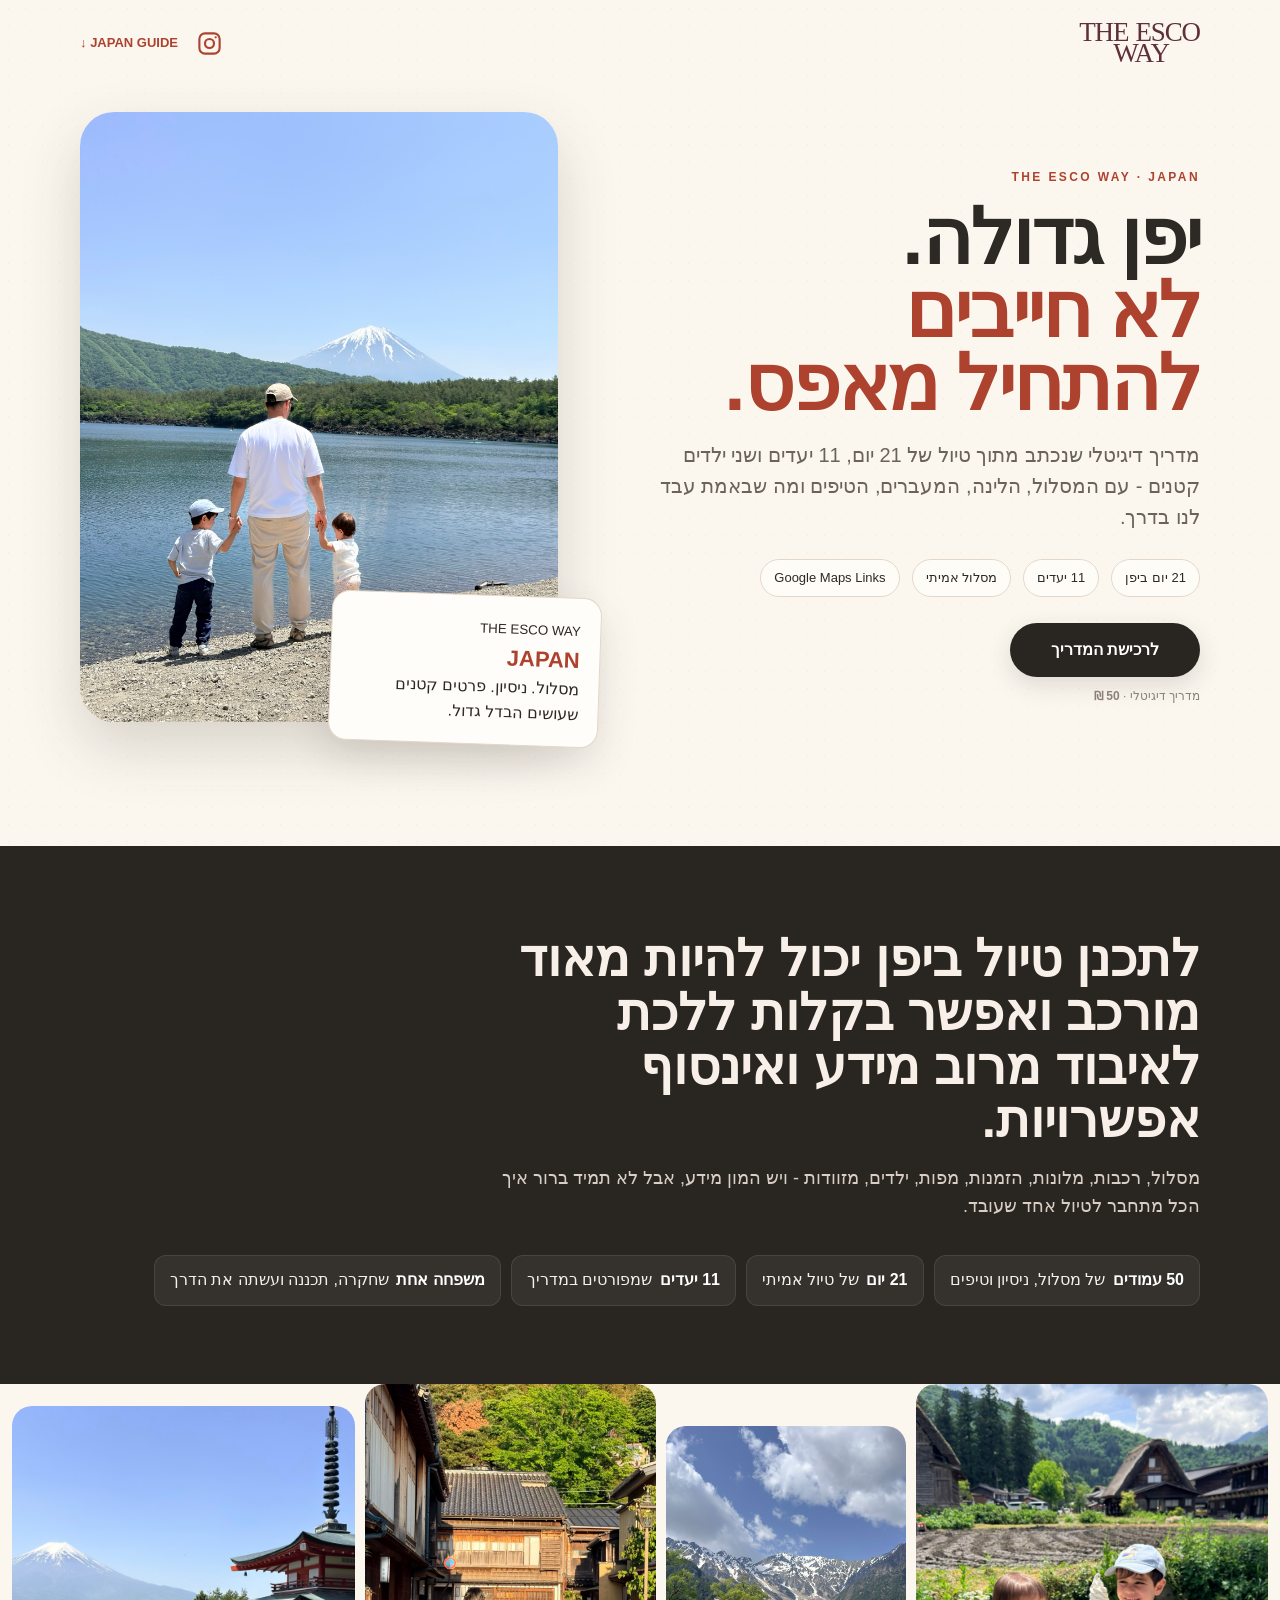
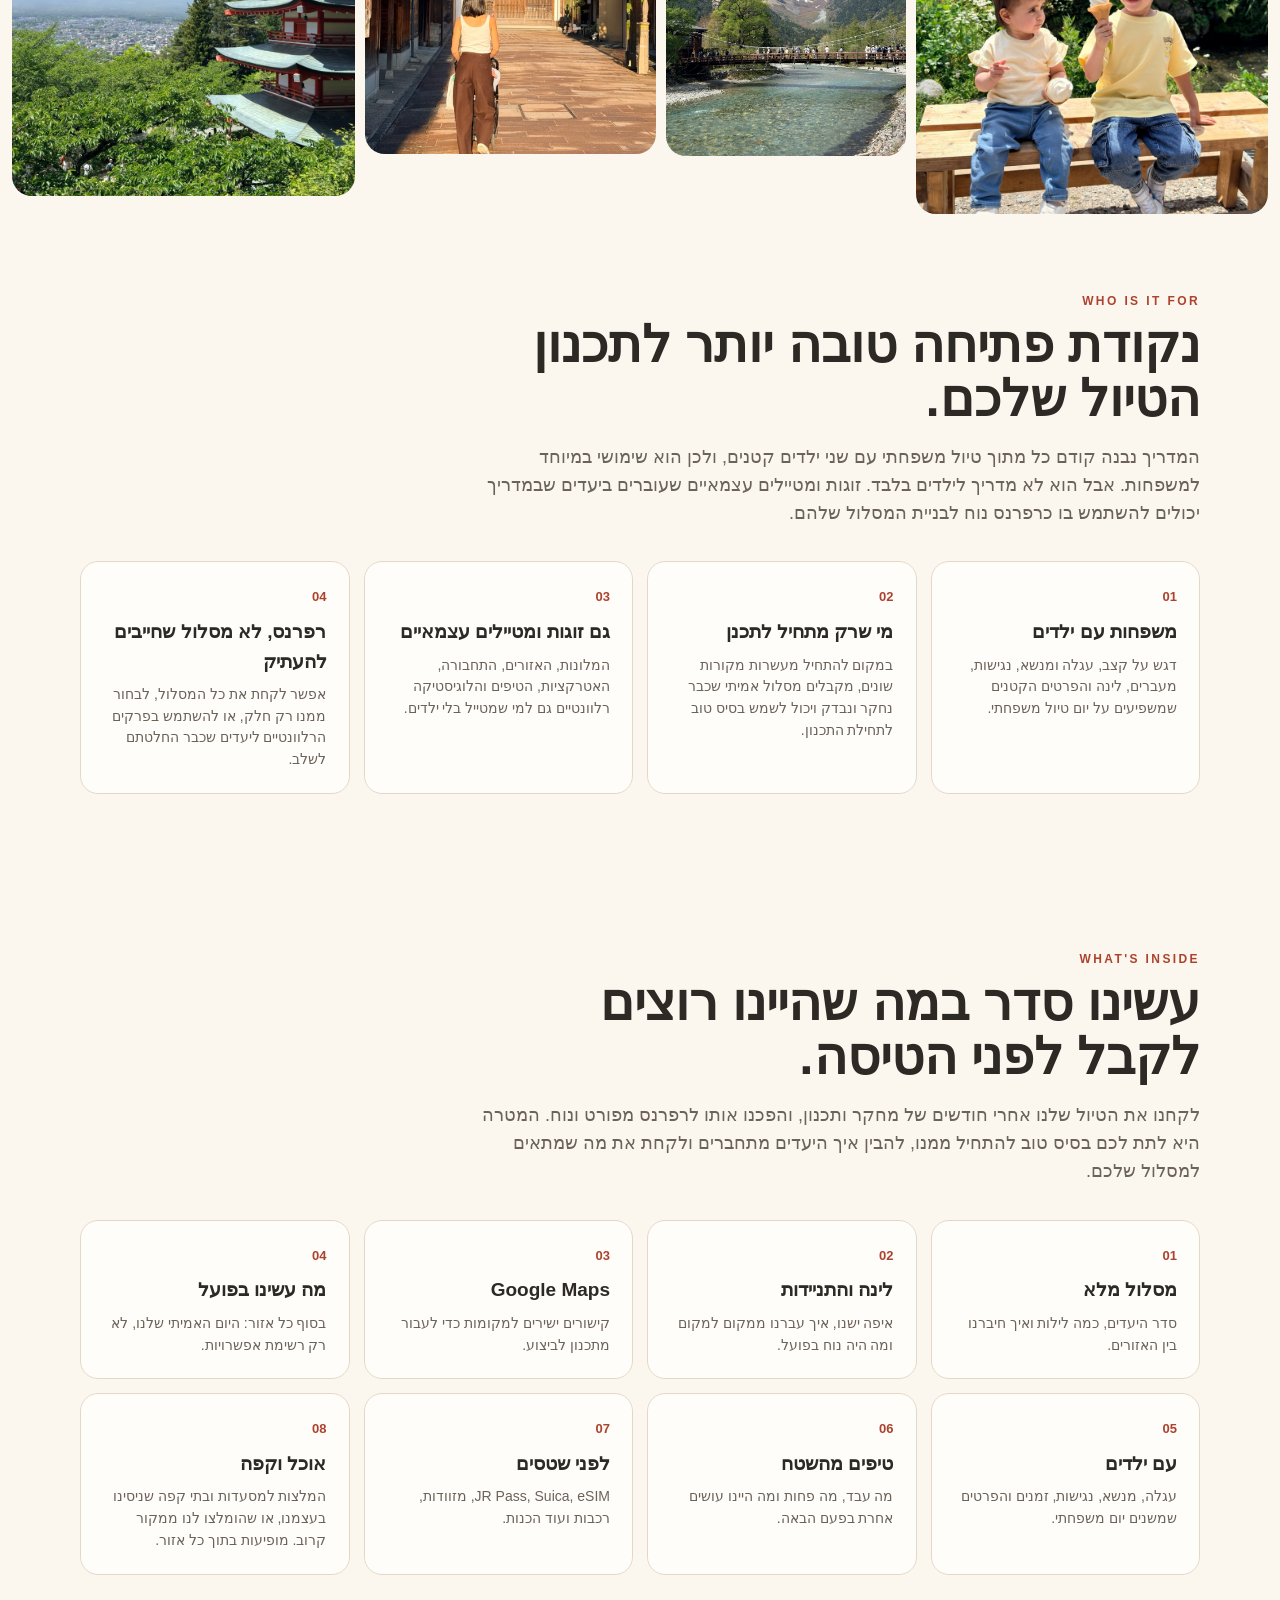
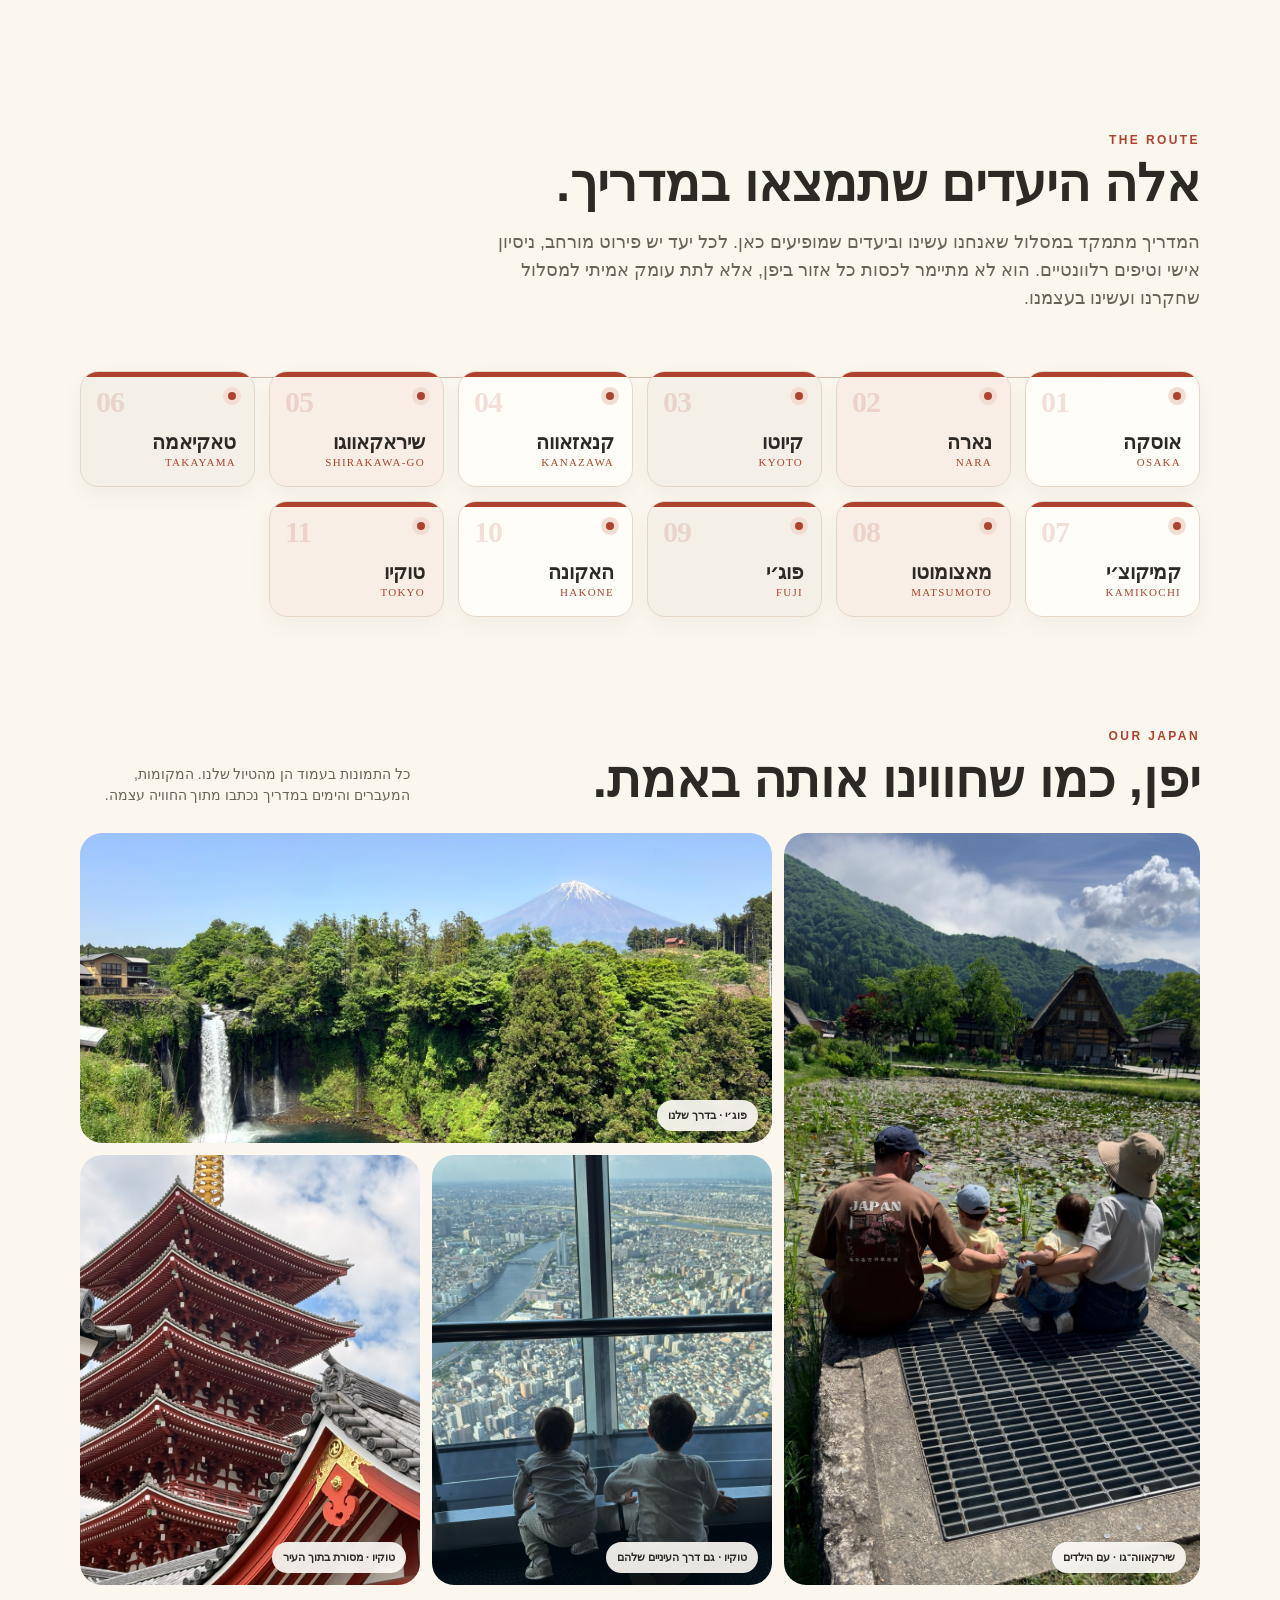
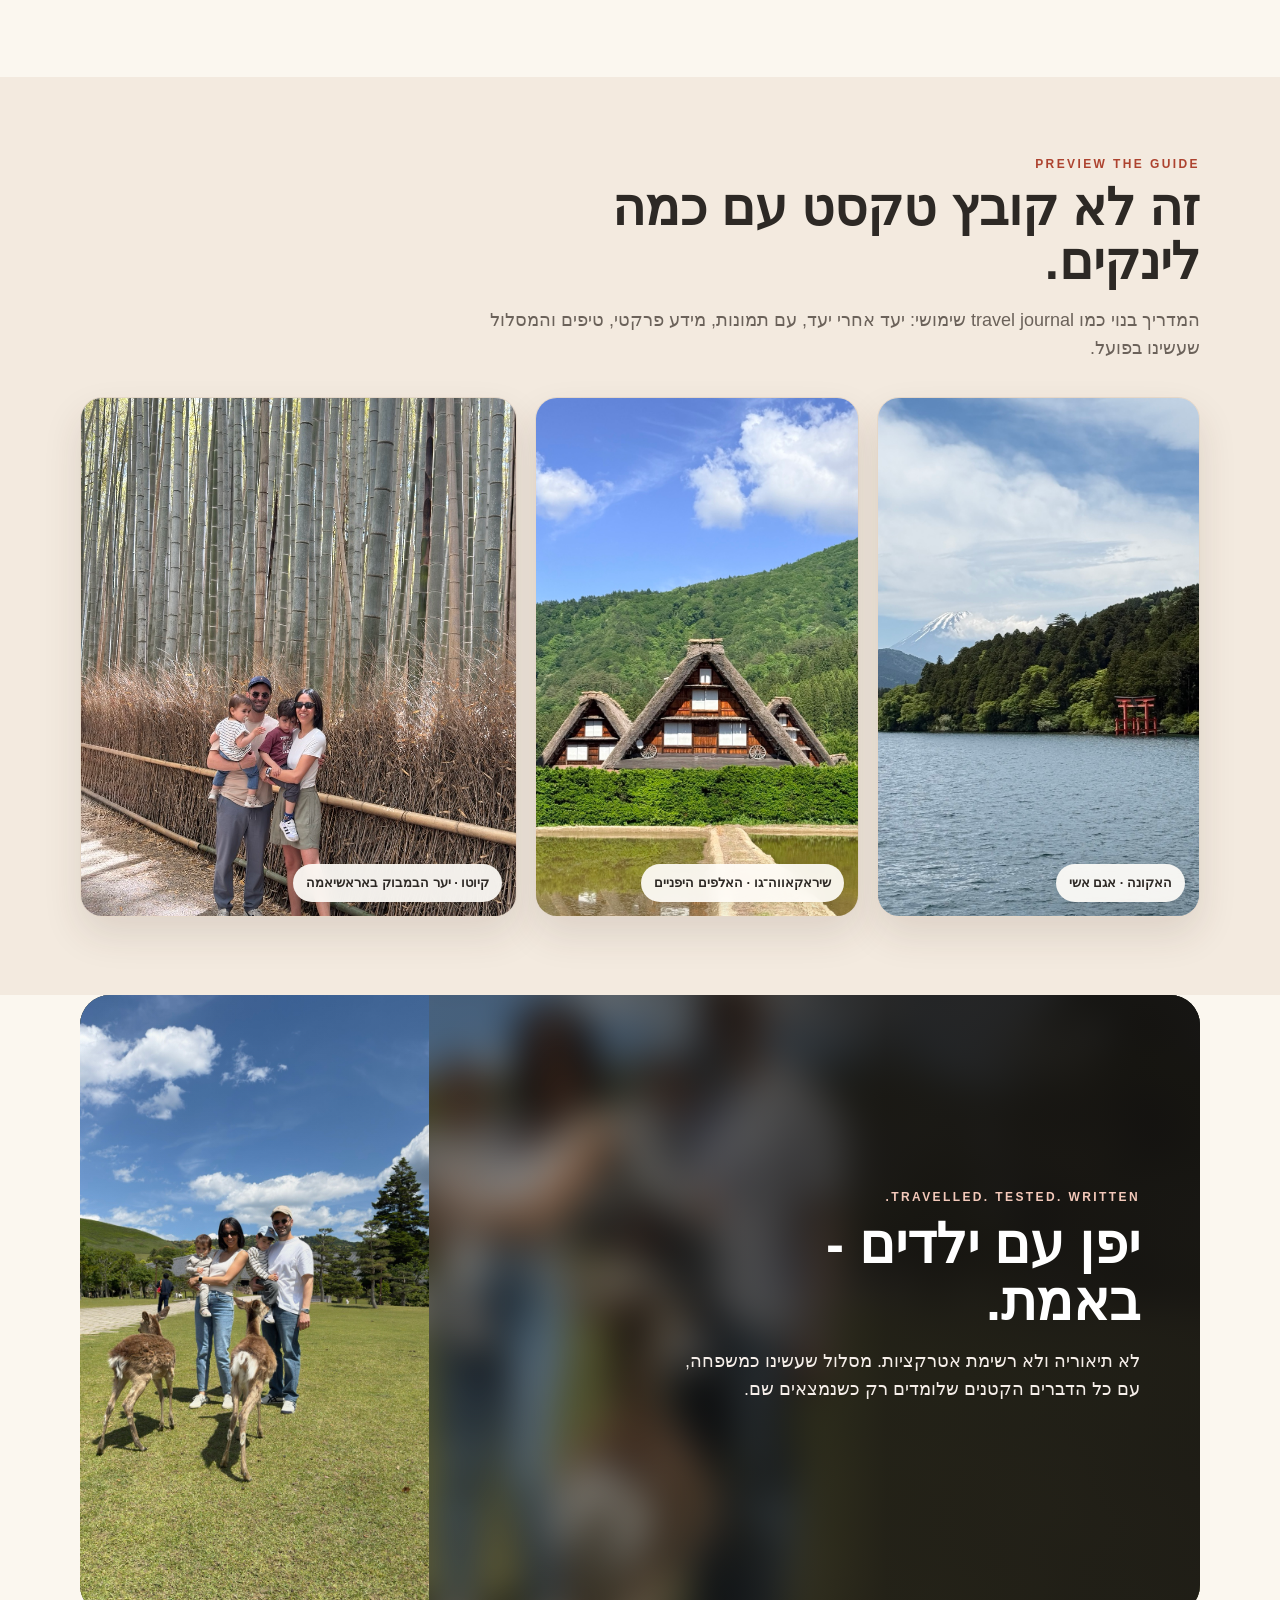
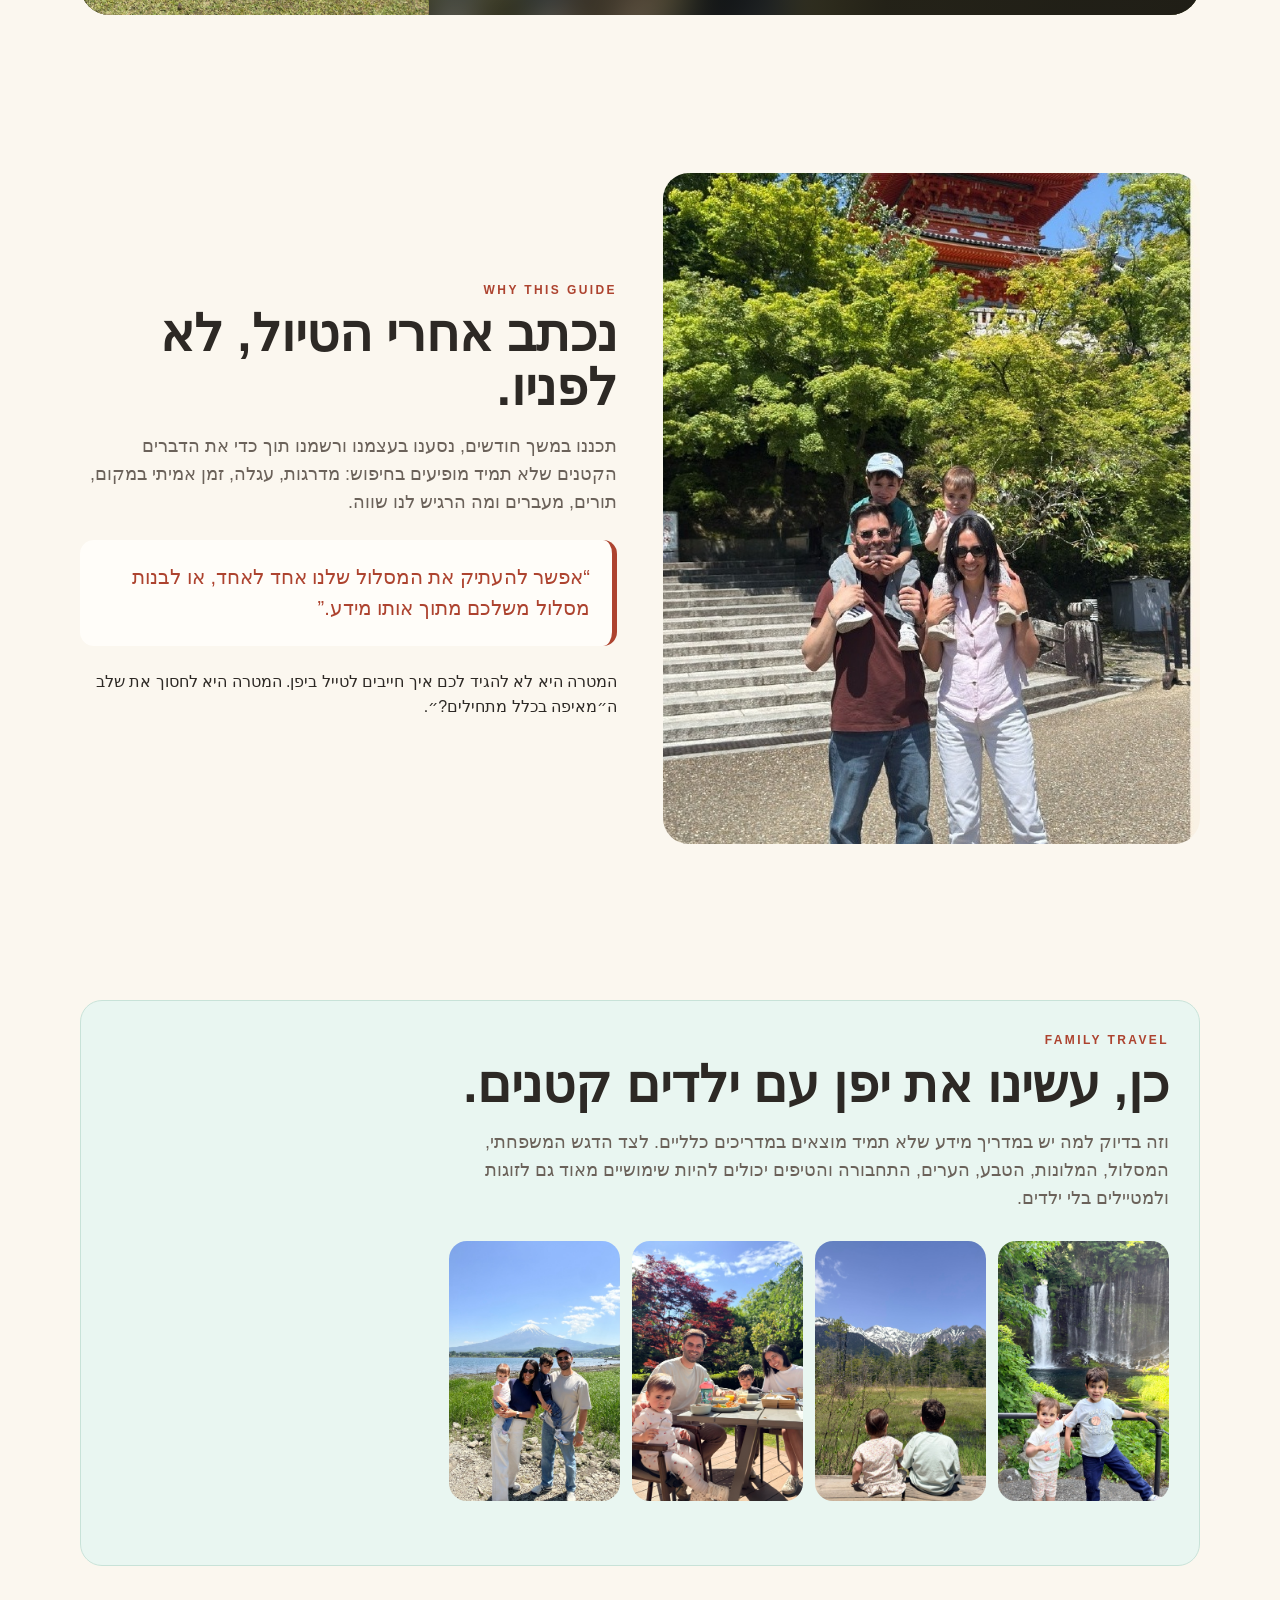
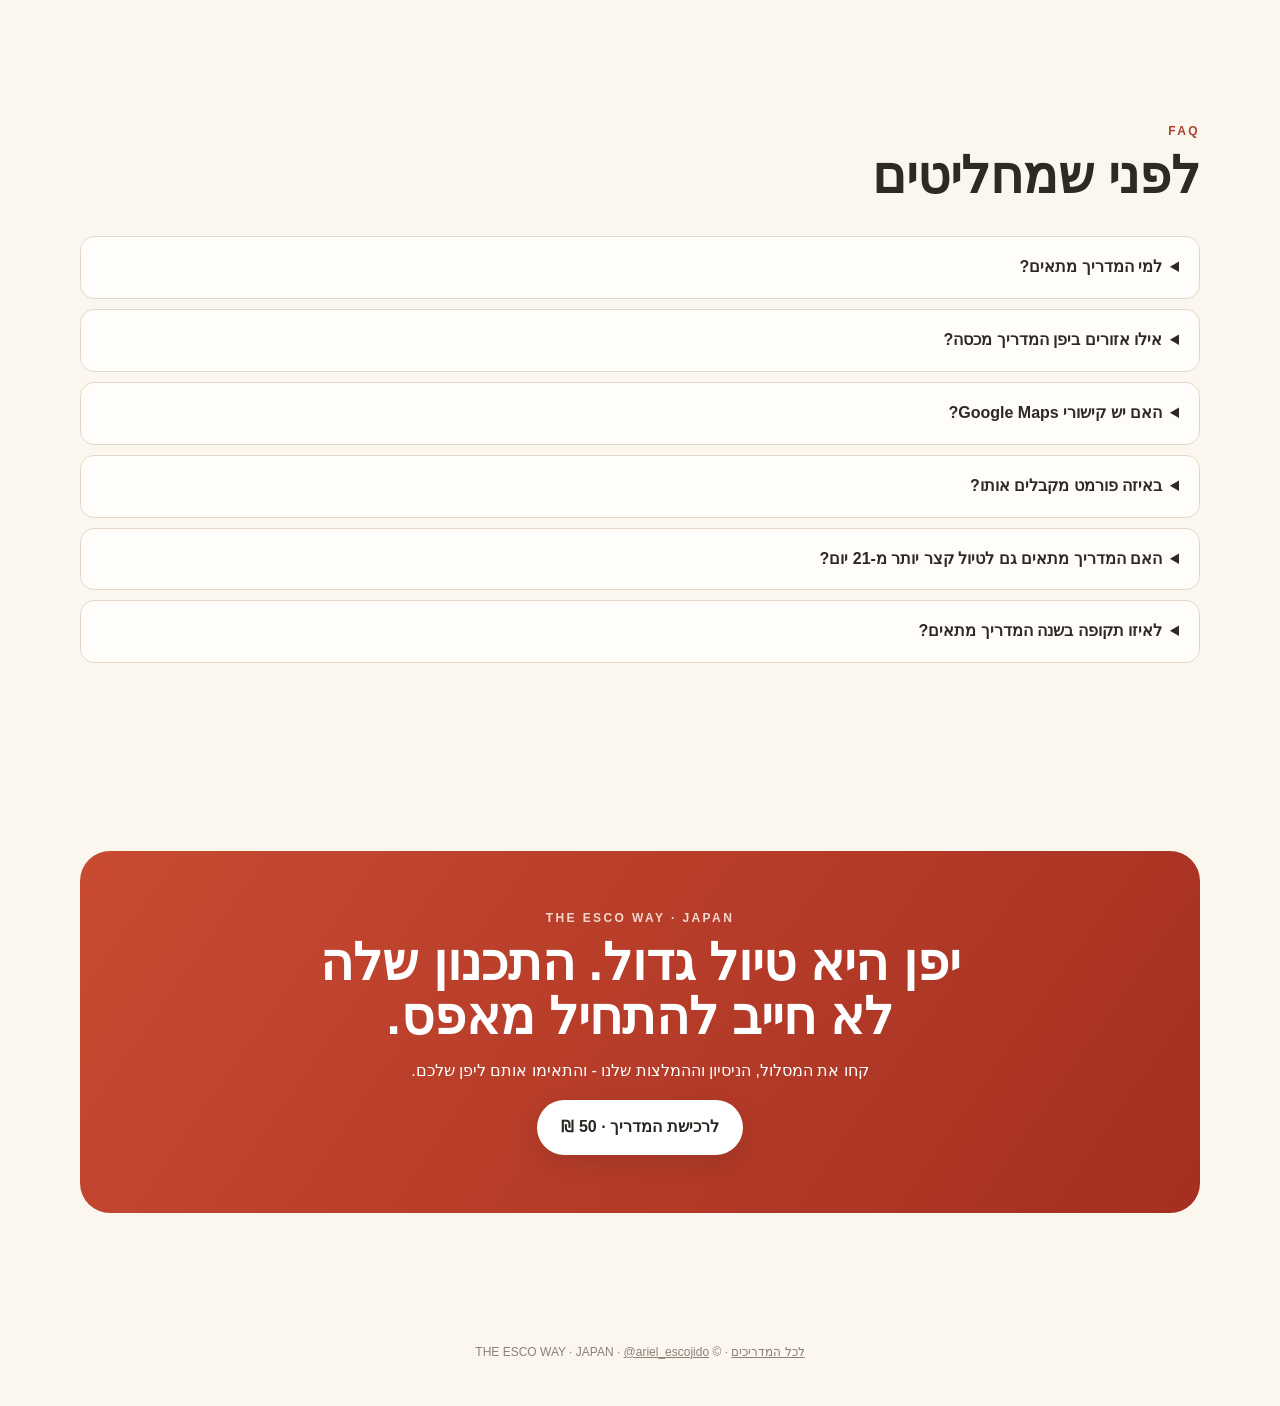
==== commit 7577983a: "Add Hebrew travel guide landing pages and update Japan pricing" ====
--- a/index.html
+++ b/index.html
@@ -1,4 +1,13 @@
-<!doctype html><html lang="he" dir="rtl"><head><meta charset="utf-8"><meta name="viewport" content="width=device-width,initial-scale=1"><title>THE ESCO WAY - JAPAN | מדריך טיול עצמאי ליפן</title><meta name="description" content="מדריך דיגיטלי בעברית המבוסס על 21 יום ו-11 יעדים ביפן - מסלול, לינה, התניידות, טיפים, ילדים ומה עשינו בפועל."><meta property="og:title" content="THE ESCO WAY - JAPAN"><meta property="og:description" content="לא להתחיל את יפן מעשרות טאבים פתוחים. קבלו בסיס אמיתי לתכנון, מטיול שעשינו בעצמנו."><meta property="og:type" content="website"><link rel="canonical" href="[CANONICAL_URL]"><style>
+<!doctype html><html lang="he" dir="rtl"><head><meta charset="utf-8">
+<!-- Google Analytics 4: page views and site traffic -->
+<script async src="https://www.googletagmanager.com/gtag/js?id=G-51PRRH8Y3M"></script>
+<script>
+  window.dataLayer = window.dataLayer || [];
+  function gtag(){dataLayer.push(arguments);}
+  gtag('js', new Date());
+  gtag('config', 'G-51PRRH8Y3M', {guide_id:'japan'});
+</script>
+<meta name="viewport" content="width=device-width,initial-scale=1"><title>THE ESCO WAY - JAPAN | מדריך טיול עצמאי ליפן</title><meta name="description" content="מדריך דיגיטלי בעברית המבוסס על 21 יום ו-11 יעדים ביפן - מסלול, לינה, התניידות, טיפים, ילדים ומה עשינו בפועל."><meta property="og:title" content="THE ESCO WAY - JAPAN"><meta property="og:description" content="לא להתחיל את יפן מעשרות טאבים פתוחים. קבלו בסיס אמיתי לתכנון, מטיול שעשינו בעצמנו."><meta property="og:type" content="website"><link rel="canonical" href="[CANONICAL_URL]"><style>
 :root{--ink:#2d2925;--muted:#6b625a;--paper:#fbf7ef;--card:#fffdf9;--line:#e5d7c8;--brick:#ad432f;--brick2:#c84a32;--green:#e9f6f1;--yellow:#fff5d9;--blue:#eef4ff;--dark:#292621}*{box-sizing:border-box}html{scroll-behavior:smooth}body{margin:0;font-family:Arial,'Noto Sans Hebrew',sans-serif;background:var(--paper);color:var(--ink);line-height:1.55}body:before{content:'';position:fixed;inset:0;pointer-events:none;opacity:.28;background-image:radial-gradient(circle,#dfc7b7 .7px,transparent .8px);background-size:17px 17px;z-index:-1}a{color:inherit}.wrap{width:min(1120px,calc(100% - 36px));margin:auto}.nav{display:flex;justify-content:space-between;align-items:center;padding:22px 0;font-size:13px}.brand{display:grid;grid-template-columns:auto auto;grid-template-rows:auto auto;column-gap:7px;direction:ltr;width:max-content;color:#5f3038;font-family:Georgia,'Times New Roman',serif;white-space:nowrap;line-height:.78;letter-spacing:-1.1px}.brand .the{grid-column:1;grid-row:1;font:inherit;font-size:27px;font-weight:400;letter-spacing:-1.1px}.brand .esco{grid-column:2;grid-row:1;font:inherit;font-size:27px;font-weight:400;letter-spacing:-1.1px}.brand .way{grid-column:1/3;grid-row:2;font:inherit;font-size:27px;font-weight:400;font-style:normal;letter-spacing:-1.1px;padding-left:34px}.brand:after{display:none}.nav a{text-decoration:none;color:var(--brick);font-weight:700}.navlinks{display:flex;align-items:center;gap:18px}.instagram-link{display:inline-flex;align-items:center;justify-content:center}.instagram-link svg{width:27px;height:27px;display:block}.hero{display:grid;grid-template-columns:1.03fr .97fr;gap:56px;align-items:center;padding:42px 0 84px}.eyebrow{font-size:12px;letter-spacing:2.4px;color:var(--brick);font-weight:800}h1{font-size:clamp(46px,6vw,84px);line-height:.95;margin:14px 0 20px;letter-spacing:-2px}h1 span{display:block;color:var(--brick)}.lead{font-size:20px;color:var(--muted);max-width:610px}.proofline{display:flex;gap:12px;flex-wrap:wrap;margin:26px 0}.pill{border:1px solid var(--line);background:rgba(255,253,249,.8);padding:8px 13px;border-radius:999px;font-size:13px}.cta{display:inline-flex;align-items:center;justify-content:center;background:var(--dark);color:white;text-decoration:none;padding:15px 24px;border-radius:999px;font-weight:800;min-width:190px;box-shadow:0 8px 24px rgba(41,38,33,.14)}.micro{font-size:12px;color:#8b8178;margin-top:10px}.heroimg{position:relative;min-height:570px}.heroimg img{width:82%;height:520px;object-fit:cover;border-radius:28px;display:block;margin-right:auto;box-shadow:0 25px 60px rgba(58,42,32,.18)}.guidecard{position:absolute;right:0;bottom:8px;width:52%;background:var(--card);border:1px solid var(--line);padding:20px;border-radius:18px;box-shadow:0 16px 40px rgba(58,42,32,.14);transform:rotate(2deg)}.guidecard b{display:block;color:var(--brick);font-size:22px}section{padding:78px 0}.sectionhead{max-width:720px;margin-bottom:34px}h2{font-size:clamp(32px,4vw,54px);line-height:1.05;margin:8px 0 14px}.sub{color:var(--muted);font-size:18px}.problem{background:var(--dark);color:#f7efe8}.problem .sub{color:#d8cec6}.tabs{display:flex;gap:10px;flex-wrap:wrap;margin-top:26px}.tab{padding:12px 15px;border-radius:12px;background:rgba(255,255,255,.06);border:1px solid rgba(255,255,255,.09)}.tab b{color:#fff;display:inline-block;margin-left:3px}.grid4{display:grid;grid-template-columns:repeat(4,1fr);gap:14px}.feature{background:var(--card);border:1px solid var(--line);border-radius:18px;padding:22px;min-height:155px}.feature i{font-style:normal;color:var(--brick);font-size:13px;font-weight:800}.feature b{display:block;font-size:19px;margin:8px 0}.feature p{margin:0;color:var(--muted);font-size:14px}.route{display:grid;grid-template-columns:repeat(11,1fr);gap:8px;direction:ltr;align-items:center;margin-top:35px}.stop{direction:rtl;text-align:center;font-size:12px;color:var(--muted)}.dot{width:13px;height:13px;background:var(--brick);border:3px solid #f1d6ca;border-radius:50%;margin:0 auto 9px}.route:before{content:'';height:2px;background:#dcc4b6;grid-column:1/-1;grid-row:1;align-self:start;margin-top:6px}.stop{grid-row:1;z-index:1}.preview{background:#f3eadf}.pages{display:grid;grid-template-columns:1.15fr .85fr .85fr;gap:18px;align-items:center;direction:ltr}.pageMock{direction:rtl;background:var(--card);border:1px solid var(--line);border-radius:20px;overflow:hidden;box-shadow:0 18px 38px rgba(65,44,31,.12)}.pageMock img{width:100%;height:260px;object-fit:cover;display:block}.pageMock .pc{padding:18px}.pageMock b{font-size:20px}.pageMock p{font-size:13px;color:var(--muted);margin:7px 0 0}.real{display:grid;grid-template-columns:1fr 1fr;gap:46px;align-items:center}.real img{width:100%;height:auto;aspect-ratio:4/5;object-fit:cover;object-position:center center;border-radius:26px}.quote{background:var(--card);border-right:5px solid var(--brick);padding:22px;border-radius:14px;color:var(--brick);font-size:20px;margin:24px 0}.familybox{background:var(--green);border:1px solid #c8e2d8;border-radius:22px;padding:30px}.faq details{background:var(--card);border:1px solid var(--line);border-radius:14px;padding:18px 20px;margin:10px 0}.faq summary{font-weight:800;cursor:pointer}.faq p{color:var(--muted);margin-bottom:0}.final{text-align:center;padding:100px 0}.final .box{background:linear-gradient(125deg,var(--brick2),#a42f20);color:white;border-radius:30px;padding:58px 24px}.final h2{margin-inline:auto;max-width:700px}.final .cta{background:white;color:var(--dark)}footer{padding:30px 0 45px;color:#8b8178;font-size:12px;text-align:center}@media(max-width:800px){.wrap{width:min(100% - 28px,620px)}.nav{padding:17px 0}.hero{grid-template-columns:1fr;gap:34px;padding:30px 0 58px}h1{font-size:54px}.lead{font-size:18px}.heroimg{min-height:430px}.heroimg img{width:88%;height:390px;border-radius:22px}.guidecard{width:61%;padding:16px}section{padding:58px 0}.grid4{grid-template-columns:1fr 1fr}.route{grid-template-columns:1fr 1fr;direction:rtl}.route:before{display:none}.stop{grid-row:auto;text-align:right;display:flex;align-items:center;gap:10px;background:var(--card);border:1px solid var(--line);padding:10px;border-radius:12px}.dot{margin:0;flex:0 0 auto}.pages{display:flex;overflow-x:auto;scroll-snap-type:x mandatory;padding-bottom:10px}.pageMock{min-width:82%;scroll-snap-align:center}.real{grid-template-columns:1fr;gap:28px}.real img{height:auto;aspect-ratio:4/5}.final{padding:60px 0}.final .box{padding:42px 20px;border-radius:22px}}@media(max-width:480px){h1{font-size:47px}.grid4{grid-template-columns:1fr}.proofline{gap:8px}.pill{font-size:12px}.cta{width:100%}}
 
 /* V2 — photography-led editorial layer */
@@ -49,6 +58,6 @@
 
 /* Purchase lead modal */
 .purchase-modal{position:fixed;inset:0;z-index:9999;display:none;align-items:center;justify-content:center;padding:22px;direction:rtl}.purchase-modal.open{display:flex}.purchase-backdrop{position:absolute;inset:0;background:rgba(35,30,26,.62);backdrop-filter:blur(6px)}.purchase-dialog{position:relative;width:min(520px,100%);background:var(--card);border:1px solid var(--line);border-radius:26px;padding:30px;box-shadow:0 30px 90px rgba(35,30,26,.28);z-index:1}.purchase-close{position:absolute;top:14px;left:14px;border:0;background:#f3eadf;width:38px;height:38px;border-radius:50%;font-size:24px;line-height:1;cursor:pointer;color:var(--ink)}.purchase-dialog h3{font-size:32px;line-height:1.08;margin:8px 0 8px}.purchase-dialog .purchase-intro{color:var(--muted);margin:0 0 22px}.purchase-price{display:inline-flex;gap:8px;align-items:center;background:#f8eee5;color:var(--brick);font-weight:800;border-radius:999px;padding:8px 12px;margin-bottom:18px}.purchase-form{display:grid;gap:14px}.purchase-field{display:grid;gap:6px;text-align:right}.purchase-field label{font-size:13px;font-weight:800}.purchase-field input{width:100%;border:1px solid var(--line);background:white;border-radius:12px;padding:13px 14px;font:inherit;color:var(--ink);outline:none}.purchase-field input:focus{border-color:#c98570;box-shadow:0 0 0 3px rgba(173,67,47,.09)}.purchase-submit{border:0;background:var(--dark);color:#fff;border-radius:999px;padding:15px 20px;font:inherit;font-weight:800;cursor:pointer;margin-top:4px}.purchase-note{font-size:12px;color:#8b8178;margin:2px 0 0;text-align:center}.purchase-status{display:none;text-align:center;padding:16px 4px 4px}.purchase-status.show{display:block}.purchase-status strong{display:block;font-size:24px;margin-bottom:8px}.purchase-status p{color:var(--muted);margin:0}.purchase-form.hidden{display:none}@media(max-width:600px){.purchase-modal{align-items:flex-end;padding:10px}.purchase-dialog{border-radius:24px 24px 16px 16px;padding:26px 20px 22px}.purchase-dialog h3{font-size:28px}}
-</style></head><body><header class="wrap"><div class="nav"><div class="brand" aria-label="THE ESCO WAY"><span class="the">THE</span><span class="esco">ESCO</span><span class="way">WAY</span></div><div class="navlinks"><a class="instagram-link" href="https://www.instagram.com/ariel_escojido?stkn=dmM4bjkwaGRwMHF3&utm_source=qr" target="_blank" rel="noopener noreferrer" aria-label="Instagram @ariel_escojido" data-event="instagram_header_click"><svg viewBox="0 0 24 24" fill="none" stroke="currentColor" stroke-width="1.9" stroke-linecap="round" stroke-linejoin="round" aria-hidden="true"><rect x="3" y="3" width="18" height="18" rx="5"></rect><circle cx="12" cy="12" r="4"></circle><circle cx="17.5" cy="6.5" r="1" fill="currentColor" stroke="none"></circle></svg></a><a href="#buy">JAPAN GUIDE ↓</a></div></div></header><main><section class="hero wrap"><div><div class="eyebrow">THE ESCO WAY · JAPAN</div><h1>יפן גדולה.<span>לא חייבים להתחיל מאפס.</span></h1><p class="lead">מדריך דיגיטלי שנכתב מתוך טיול של 21 יום, 11 יעדים ושני ילדים קטנים - עם המסלול, הלינה, המעברים, הטיפים ומה שבאמת עבד לנו בדרך.</p><div class="proofline"><span class="pill">21 יום ביפן</span><span class="pill">11 יעדים</span><span class="pill">מסלול אמיתי</span><span class="pill">Google Maps Links</span></div><a class="cta" href="#purchase" data-purchase-open data-event="hero_cta_click">לרכישת המדריך</a><div class="micro">מדריך דיגיטלי · <b>49 ₪ מחיר השקה</b></div></div><div class="heroimg"><img src="photo-01.jpg" alt="הר פוג'י מתוך הטיול של The Esco Way"><div class="guidecard"><small>THE ESCO WAY</small><b>JAPAN</b><span>מסלול. ניסיון. פרטים קטנים שעושים הבדל גדול.</span></div></div></section><section class="problem"><div class="wrap"><div class="sectionhead"><h2>לתכנן טיול ביפן יכול להיות מאוד מורכב ואפשר בקלות ללכת לאיבוד מרוב מידע ואינסוף אפשרויות.</h2><p class="sub">מסלול, רכבות, מלונות, הזמנות, מפות, ילדים, מזוודות - ויש המון מידע, אבל לא תמיד ברור איך הכל מתחבר לטיול אחד שעובד.</p></div><div class="tabs"><span class="tab"><b>50 עמודים</b> של מסלול, ניסיון וטיפים</span><span class="tab"><b>21 יום</b> של טיול אמיתי</span><span class="tab"><b>11 יעדים</b> שמפורטים במדריך</span><span class="tab"><b>משפחה אחת</b> שחקרה, תכננה ועשתה את הדרך</span></div></div></section><section class="photo-break"><div class="photo-strip"><figure><img loading="lazy" src="photo-02.jpg" alt="רגע מהטיול המשפחתי שלנו ביפן"></figure><figure><img loading="lazy" src="photo-03.jpg" alt="רגע מהטיול המשפחתי שלנו ביפן"></figure><figure><img loading="lazy" src="photo-04.jpg" alt="רגע מהטיול המשפחתי שלנו ביפן"></figure><figure><img loading="lazy" src="photo-05.jpg" alt="רגע מהטיול המשפחתי שלנו ביפן"></figure></div></section><section><div class="wrap"><div class="sectionhead"><div class="eyebrow">WHO IS IT FOR</div><h2>נקודת פתיחה טובה יותר לתכנון הטיול שלכם.</h2><p class="sub">המדריך נבנה קודם כל מתוך טיול משפחתי עם שני ילדים קטנים, ולכן הוא שימושי במיוחד למשפחות. אבל הוא לא מדריך לילדים בלבד. זוגות ומטיילים עצמאיים שעוברים ביעדים שבמדריך יכולים להשתמש בו כרפרנס נוח לבניית המסלול שלהם.</p></div><div class="grid4"><div class="feature"><i>01</i><b>משפחות עם ילדים</b><p>דגש על קצב, עגלה ומנשא, נגישות, מעברים, לינה והפרטים הקטנים שמשפיעים על יום טיול משפחתי.</p></div><div class="feature"><i>02</i><b>מי שרק מתחיל לתכנן</b><p>במקום להתחיל מעשרות מקורות שונים, מקבלים מסלול אמיתי שכבר נחקר ונבדק ויכול לשמש בסיס טוב לתחילת התכנון.</p></div><div class="feature"><i>03</i><b>גם זוגות ומטיילים עצמאיים</b><p>המלונות, האזורים, התחבורה, האטרקציות, הטיפים והלוגיסטיקה רלוונטיים גם למי שמטייל בלי ילדים.</p></div><div class="feature"><i>04</i><b>רפרנס, לא מסלול שחייבים להעתיק</b><p>אפשר לקחת את כל המסלול, לבחור ממנו רק חלק, או להשתמש בפרקים הרלוונטיים ליעדים שכבר החלטתם לשלב.</p></div></div></div></section><section><div class="wrap"><div class="sectionhead"><div class="eyebrow">WHAT'S INSIDE</div><h2>עשינו סדר במה שהיינו רוצים לקבל לפני הטיסה.</h2><p class="sub">לקחנו את הטיול שלנו אחרי חודשים של מחקר ותכנון, והפכנו אותו לרפרנס מפורט ונוח. המטרה היא לתת לכם בסיס טוב להתחיל ממנו, להבין איך היעדים מתחברים ולקחת את מה שמתאים למסלול שלכם.</p></div><div class="grid4"><div class="feature"><i>01</i><b>מסלול מלא</b><p>סדר היעדים, כמה לילות ואיך חיברנו בין האזורים.</p></div><div class="feature"><i>02</i><b>לינה והתניידות</b><p>איפה ישנו, איך עברנו ממקום למקום ומה היה נוח בפועל.</p></div><div class="feature"><i>03</i><b>Google Maps</b><p>קישורים ישירים למקומות כדי לעבור מתכנון לביצוע.</p></div><div class="feature"><i>04</i><b>מה עשינו בפועל</b><p>בסוף כל אזור: היום האמיתי שלנו, לא רק רשימת אפשרויות.</p></div><div class="feature"><i>05</i><b>עם ילדים</b><p>עגלה, מנשא, נגישות, זמנים והפרטים שמשנים יום משפחתי.</p></div><div class="feature"><i>06</i><b>טיפים מהשטח</b><p>מה עבד, מה פחות ומה היינו עושים אחרת בפעם הבאה.</p></div><div class="feature"><i>07</i><b>לפני שטסים</b><p>JR Pass, Suica, eSIM, מזוודות, רכבות ועוד הכנות.</p></div><div class="feature"><i>08</i><b>אוכל וקפה</b><p>המלצות למסעדות ובתי קפה שניסינו בעצמנו, או שהומלצו לנו ממקור קרוב. מופיעות בתוך כל אזור.</p></div></div></div></section><section><div class="wrap"><div class="sectionhead"><div class="eyebrow">THE ROUTE</div><h2>אלה היעדים שתמצאו במדריך.</h2><p class="sub">המדריך מתמקד במסלול שאנחנו עשינו וביעדים שמופיעים כאן. לכל יעד יש פירוט מורחב, ניסיון אישי וטיפים רלוונטיים. הוא לא מתיימר לכסות כל אזור ביפן, אלא לתת עומק אמיתי למסלול שחקרנו ועשינו בעצמנו.</p></div><div class="route route-cards"><div class="stop"><span class="route-num">01</span><span class="route-name">אוסקה</span><span class="route-en">OSAKA</span></div><div class="stop"><span class="route-num">02</span><span class="route-name">נארה</span><span class="route-en">NARA</span></div><div class="stop"><span class="route-num">03</span><span class="route-name">קיוטו</span><span class="route-en">KYOTO</span></div><div class="stop"><span class="route-num">04</span><span class="route-name">קנאזאווה</span><span class="route-en">KANAZAWA</span></div><div class="stop"><span class="route-num">05</span><span class="route-name">שיראקאווגו</span><span class="route-en">SHIRAKAWA-GO</span></div><div class="stop"><span class="route-num">06</span><span class="route-name">טאקיאמה</span><span class="route-en">TAKAYAMA</span></div><div class="stop"><span class="route-num">07</span><span class="route-name">קמיקוצ׳י</span><span class="route-en">KAMIKOCHI</span></div><div class="stop"><span class="route-num">08</span><span class="route-name">מאצומוטו</span><span class="route-en">MATSUMOTO</span></div><div class="stop"><span class="route-num">09</span><span class="route-name">פוג׳י</span><span class="route-en">FUJI</span></div><div class="stop"><span class="route-num">10</span><span class="route-name">האקונה</span><span class="route-en">HAKONE</span></div><div class="stop"><span class="route-num">11</span><span class="route-name">טוקיו</span><span class="route-en">TOKYO</span></div></div></div></section><section class="editorial"><div class="wrap"><div class="editorial-head"><div><div class="eyebrow">OUR JAPAN</div><h2>יפן, כמו שחווינו אותה באמת.</h2></div><div class="editorial-note">כל התמונות בעמוד הן מהטיול שלנו. המקומות, המעברים והימים במדריך נכתבו מתוך החוויה עצמה.</div></div><div class="editorial-grid"><figure class="big"><img loading="lazy" src="photo-06.jpg" alt="שירקאווה־גו · עם הילדים"><span class="caption">שירקאווה־גו · עם הילדים</span></figure><figure class="wide"><img loading="lazy" src="photo-07.jpg" alt="פוג׳י · בדרך שלנו"><span class="caption">פוג׳י · בדרך שלנו</span></figure><figure class="portrait show-full"><img loading="lazy" src="photo-08.jpg" alt="טוקיו · גם דרך העיניים שלהם"><span class="caption">טוקיו · גם דרך העיניים שלהם</span></figure><figure class="show-full"><img loading="lazy" src="photo-09.jpg" alt="טוקיו · מסורת בתוך העיר"><span class="caption">טוקיו · מסורת בתוך העיר</span></figure></div></div></section><section class="preview" id="preview"><div class="wrap"><div class="sectionhead"><div class="eyebrow">PREVIEW THE GUIDE</div><h2>זה לא קובץ טקסט עם כמה לינקים.</h2><p class="sub">המדריך בנוי כמו travel journal שימושי: יעד אחרי יעד, עם תמונות, מידע פרקטי, טיפים והמסלול שעשינו בפועל.</p></div><div class="pages"><article class="pageMock preview-photo"><img src="photo-10.jpg" alt="קיוטו · יער הבמבוק באראשיאמה"><div class="preview-caption">קיוטו · יער הבמבוק באראשיאמה</div></article><article class="pageMock preview-photo"><img src="photo-11.jpg" alt="שיראקאווה־גו · האלפים היפניים"><div class="preview-caption">שיראקאווה־גו · האלפים היפניים</div></article><article class="pageMock preview-photo"><img src="photo-12.jpg" alt="האקונה · אגם אשי"><div class="preview-caption">האקונה · אגם אשי</div></article></div></div></section><section class="family-cinema"><div class="wrap"><div class="frame"><figure class="family-photo"><img class="family-photo-bg" src="photo-13.jpg" alt="" aria-hidden="true"><img class="family-photo-main" src="photo-13.jpg" alt="תמונה משפחתית מיפן"></figure><div class="overlay"><div class="copy"><div class="eyebrow">TRAVELLED. TESTED. WRITTEN.</div><h2>יפן עם ילדים - באמת.</h2><p>לא תיאוריה ולא רשימת אטרקציות. מסלול שעשינו כמשפחה, עם כל הדברים הקטנים שלומדים רק כשנמצאים שם.</p></div></div></div></div></section><section><div class="wrap real"><img src="photo-14.jpg" alt="אריאל, גל והמשפחה בטיול ביפן"><div><div class="eyebrow">WHY THIS GUIDE</div><h2>נכתב אחרי הטיול, לא לפניו.</h2><p class="sub">תכננו במשך חודשים, נסענו בעצמנו ורשמנו תוך כדי את הדברים הקטנים שלא תמיד מופיעים בחיפוש: מדרגות, עגלה, זמן אמיתי במקום, תורים, מעברים ומה הרגיש לנו שווה.</p><div class="quote">“אפשר להעתיק את המסלול שלנו אחד לאחד, או לבנות מסלול משלכם מתוך אותו מידע.”</div><p>המטרה היא לא להגיד לכם איך חייבים לטייל ביפן. המטרה היא לחסוך את שלב ה״מאיפה בכלל מתחילים?״.</p></div></div></section><section><div class="wrap familybox"><div class="sectionhead"><div class="eyebrow">FAMILY TRAVEL</div><h2>כן, עשינו את יפן עם ילדים קטנים.</h2><p class="sub">וזה בדיוק למה יש במדריך מידע שלא תמיד מוצאים במדריכים כלליים. לצד הדגש המשפחתי, המסלול, המלונות, הטבע, הערים, התחבורה והטיפים יכולים להיות שימושיים מאוד גם לזוגות ולמטיילים בלי ילדים.</p><div class="mini-gallery"><img loading="lazy" src="photo-15.jpg" alt="יפן עם ילדים מתוך הטיול שלנו"><img loading="lazy" src="photo-16.jpg" alt="יפן עם ילדים מתוך הטיול שלנו"><img loading="lazy" src="photo-17.jpg" alt="יפן עם ילדים מתוך הטיול שלנו"><img loading="lazy" src="photo-18.jpg" alt="תמונה משפחתית עם הר פוג׳י ברקע"></div></div></div></section><section class="faq"><div class="wrap"><div class="sectionhead"><div class="eyebrow">FAQ</div><h2>לפני שמחליטים</h2></div><details><summary>למי המדריך מתאים?</summary><p>בעיקר למשפחות עם ילדים שמתכננות טיול עצמאי ליפן, וגם לזוגות ולמטיילים עצמאיים שרוצים נקודת פתיחה מסודרת. הוא מתאים במיוחד למי שנמצא בתחילת התכנון ורוצה להשתמש במסלול אמיתי ומפורט כרפרנס, ולא להתחיל מאפס.</p></details><details><summary>אילו אזורים ביפן המדריך מכסה?</summary><p>המדריך מתמקד באוסקה, נארה, קיוטו, קנאזאווה, שיראקאווגו, טאקיאמה, קמיקוצ׳י, מאצומוטו, אזור פוג׳י, האקונה וטוקיו. אלה היעדים שחקרנו ושילבנו בטיול שלנו, והמדריך אינו מדריך אנציקלופדי לכל יפן.</p></details><details><summary>האם יש קישורי Google Maps?</summary><p>כן. המדריך כולל קישורים ישירים למקומות ולאטרקציות לאורך המסלול.</p></details><details><summary>באיזה פורמט מקבלים אותו?</summary><p>לאחר קבלת התשלום יישלח אליכם לינק להורדת המדריך כקובץ PDF דיגיטלי. המדריך כולל קישורים לחיצים ל-Google Maps, אתרים ומקורות שימושיים, כך שאפשר לשמור אותו בטלפון, בטאבלט או במחשב ולהשתמש בו גם במהלך הטיול.</p></details><details><summary>האם המדריך מתאים גם לטיול קצר יותר מ-21 יום?</summary><p>בהחלט. המדריך מבוסס על הטיול שלנו שנמשך 21 יום, אבל ממש לא חייבים לעשות את כולו. אפשר להשתמש בו כרפרנס, לבחור מתוכו את היעדים שמתאימים לכם ולבנות מסלול קצר יותר בהתאם לזמן, לקצב ולסגנון הטיול שלכם.</p></details><details><summary>לאיזו תקופה בשנה המדריך מתאים?</summary><p>הטיול שלנו התקיים בחודש מאי, ולכן החוויות, התנאים וההמלצות במדריך מבוססים על התקופה הזו. עם זאת, רוב המסלול, היעדים והמידע במדריך רלוונטיים לאורך כל השנה ויכולים לשמש בסיס מצוין לתכנון בכל עונה - כמובן תוך התאמה למזג האוויר, לעונתיות ולתנאים הרלוונטיים למועד הטיול שלכם.</p></details></div></section><section class="final" id="buy"><div class="wrap"><div class="box"><div class="eyebrow" style="color:#f5d7cd">THE ESCO WAY · JAPAN</div><h2>יפן היא טיול גדול. התכנון שלה לא חייב להתחיל מאפס.</h2><p>קחו את המסלול, הניסיון וההמלצות שלנו - והתאימו אותם ליפן שלכם.</p><a class="cta" href="#purchase" data-purchase-open data-event="purchase_cta_click">לרכישת המדריך · 49 ₪</a></div></div></section></main><footer class="wrap">© THE ESCO WAY · JAPAN · <a href="https://www.instagram.com/ariel_escojido?stkn=dmM4bjkwaGRwMHF3&utm_source=qr" target="_blank" rel="noopener noreferrer">@ariel_escojido</a></footer><div class="purchase-modal" id="purchaseModal" aria-hidden="true"><div class="purchase-backdrop" data-purchase-close></div><div class="purchase-dialog" role="dialog" aria-modal="true" aria-labelledby="purchaseTitle"><button class="purchase-close" type="button" aria-label="סגירה" data-purchase-close>×</button><div class="eyebrow">THE ESCO WAY · JAPAN</div><h3 id="purchaseTitle">רוצים לרכוש את המדריך?</h3><p class="purchase-intro">השאירו פרטים ונחזור אליכם להשלמת התשלום וקבלת המדריך.</p><div class="purchase-price">מחיר השקה · 49 ₪</div><form class="purchase-form" id="purchaseForm" action="https://formspree.io/f/maeqepkl" method="POST"><input type="hidden" name="subject" value="רכישה חדשה - THE ESCO WAY JAPAN"><input type="hidden" name="product" value="THE ESCO WAY - JAPAN"><input type="hidden" name="price" value="49 ILS"><div class="purchase-field"><label for="purchaseName">שם מלא</label><input id="purchaseName" name="name" autocomplete="name" required></div><div class="purchase-field"><label for="purchasePhone">טלפון</label><input id="purchasePhone" name="phone" type="tel" inputmode="tel" autocomplete="tel" required></div><div class="purchase-field"><label for="purchaseEmail">אימייל</label><input id="purchaseEmail" name="email" type="email" autocomplete="email" required></div><button class="purchase-submit" type="submit">שליחת פרטים לרכישה</button><p class="purchase-note">לא מתבצע חיוב באתר. לאחר קבלת הפרטים ניצור איתכם קשר להשלמת התשלום.</p></form><div class="purchase-status" id="purchaseStatus"><strong>תודה! הפרטים התקבלו 🙌</strong><p>ניצור איתכם קשר בהקדם להשלמת התשלום וקבלת המדריך.</p></div></div></div><script>document.querySelectorAll('[data-event]').forEach(el=>el.addEventListener('click',()=>{window.dataLayer=window.dataLayer||[];window.dataLayer.push({event:el.dataset.event})}));document.querySelectorAll('details').forEach(el=>el.addEventListener('toggle',()=>{if(el.open){window.dataLayer=window.dataLayer||[];window.dataLayer.push({event:'faq_open',question:el.querySelector('summary').innerText})}}));</script><script>
-(()=>{const modal=document.getElementById('purchaseModal'),form=document.getElementById('purchaseForm'),status=document.getElementById('purchaseStatus');const open=()=>{modal.classList.add('open');modal.setAttribute('aria-hidden','false');document.body.style.overflow='hidden';setTimeout(()=>document.getElementById('purchaseName').focus(),50)};const close=()=>{modal.classList.remove('open');modal.setAttribute('aria-hidden','true');document.body.style.overflow=''};document.querySelectorAll('[data-purchase-open]').forEach(a=>a.addEventListener('click',e=>{e.preventDefault();open()}));document.querySelectorAll('[data-purchase-close]').forEach(x=>x.addEventListener('click',close));document.addEventListener('keydown',e=>{if(e.key==='Escape')close()});form.addEventListener('submit',async e=>{e.preventDefault();if(form.action.includes('FORM_ID')){alert('טופס הרכישה מוכן. נשאר לחבר את מזהה Formspree כדי שהפרטים יישלחו למייל.');return}const btn=form.querySelector('button[type=submit]');btn.disabled=true;btn.textContent='שולח...';try{const res=await fetch(form.action,{method:'POST',body:new FormData(form),headers:{Accept:'application/json'}});if(!res.ok)throw new Error();form.classList.add('hidden');status.classList.add('show');window.dataLayer=window.dataLayer||[];window.dataLayer.push({event:'purchase_lead_submitted'});}catch(err){alert('לא הצלחנו לשלוח כרגע. נסו שוב בעוד רגע.');btn.disabled=false;btn.textContent='שליחת פרטים לרכישה';}});})();
-</script></body></html>+</style></head><body><header class="wrap"><div class="nav"><div class="brand" aria-label="THE ESCO WAY"><span class="the">THE</span><span class="esco">ESCO</span><span class="way">WAY</span></div><div class="navlinks"><a class="instagram-link" href="https://www.instagram.com/ariel_escojido?stkn=dmM4bjkwaGRwMHF3&utm_source=qr" target="_blank" rel="noopener noreferrer" aria-label="Instagram @ariel_escojido" data-event="instagram_header_click"><svg viewBox="0 0 24 24" fill="none" stroke="currentColor" stroke-width="1.9" stroke-linecap="round" stroke-linejoin="round" aria-hidden="true"><rect x="3" y="3" width="18" height="18" rx="5"></rect><circle cx="12" cy="12" r="4"></circle><circle cx="17.5" cy="6.5" r="1" fill="currentColor" stroke="none"></circle></svg></a><a href="#buy">JAPAN GUIDE ↓</a></div></div></header><main><section class="hero wrap"><div><div class="eyebrow">THE ESCO WAY · JAPAN</div><h1>יפן גדולה.<span>לא חייבים להתחיל מאפס.</span></h1><p class="lead">מדריך דיגיטלי שנכתב מתוך טיול של 21 יום, 11 יעדים ושני ילדים קטנים - עם המסלול, הלינה, המעברים, הטיפים ומה שבאמת עבד לנו בדרך.</p><div class="proofline"><span class="pill">21 יום ביפן</span><span class="pill">11 יעדים</span><span class="pill">מסלול אמיתי</span><span class="pill">Google Maps Links</span></div><a class="cta" href="#purchase" data-purchase-open data-event="hero_cta_click">לרכישת המדריך</a><div class="micro">מדריך דיגיטלי · <b>50 ₪</b></div></div><div class="heroimg"><img src="photo-01.jpg" alt="הר פוג'י מתוך הטיול של The Esco Way"><div class="guidecard"><small>THE ESCO WAY</small><b>JAPAN</b><span>מסלול. ניסיון. פרטים קטנים שעושים הבדל גדול.</span></div></div></section><section class="problem"><div class="wrap"><div class="sectionhead"><h2>לתכנן טיול ביפן יכול להיות מאוד מורכב ואפשר בקלות ללכת לאיבוד מרוב מידע ואינסוף אפשרויות.</h2><p class="sub">מסלול, רכבות, מלונות, הזמנות, מפות, ילדים, מזוודות - ויש המון מידע, אבל לא תמיד ברור איך הכל מתחבר לטיול אחד שעובד.</p></div><div class="tabs"><span class="tab"><b>50 עמודים</b> של מסלול, ניסיון וטיפים</span><span class="tab"><b>21 יום</b> של טיול אמיתי</span><span class="tab"><b>11 יעדים</b> שמפורטים במדריך</span><span class="tab"><b>משפחה אחת</b> שחקרה, תכננה ועשתה את הדרך</span></div></div></section><section class="photo-break"><div class="photo-strip"><figure><img loading="lazy" src="photo-02.jpg" alt="רגע מהטיול המשפחתי שלנו ביפן"></figure><figure><img loading="lazy" src="photo-03.jpg" alt="רגע מהטיול המשפחתי שלנו ביפן"></figure><figure><img loading="lazy" src="photo-04.jpg" alt="רגע מהטיול המשפחתי שלנו ביפן"></figure><figure><img loading="lazy" src="photo-05.jpg" alt="רגע מהטיול המשפחתי שלנו ביפן"></figure></div></section><section><div class="wrap"><div class="sectionhead"><div class="eyebrow">WHO IS IT FOR</div><h2>נקודת פתיחה טובה יותר לתכנון הטיול שלכם.</h2><p class="sub">המדריך נבנה קודם כל מתוך טיול משפחתי עם שני ילדים קטנים, ולכן הוא שימושי במיוחד למשפחות. אבל הוא לא מדריך לילדים בלבד. זוגות ומטיילים עצמאיים שעוברים ביעדים שבמדריך יכולים להשתמש בו כרפרנס נוח לבניית המסלול שלהם.</p></div><div class="grid4"><div class="feature"><i>01</i><b>משפחות עם ילדים</b><p>דגש על קצב, עגלה ומנשא, נגישות, מעברים, לינה והפרטים הקטנים שמשפיעים על יום טיול משפחתי.</p></div><div class="feature"><i>02</i><b>מי שרק מתחיל לתכנן</b><p>במקום להתחיל מעשרות מקורות שונים, מקבלים מסלול אמיתי שכבר נחקר ונבדק ויכול לשמש בסיס טוב לתחילת התכנון.</p></div><div class="feature"><i>03</i><b>גם זוגות ומטיילים עצמאיים</b><p>המלונות, האזורים, התחבורה, האטרקציות, הטיפים והלוגיסטיקה רלוונטיים גם למי שמטייל בלי ילדים.</p></div><div class="feature"><i>04</i><b>רפרנס, לא מסלול שחייבים להעתיק</b><p>אפשר לקחת את כל המסלול, לבחור ממנו רק חלק, או להשתמש בפרקים הרלוונטיים ליעדים שכבר החלטתם לשלב.</p></div></div></div></section><section><div class="wrap"><div class="sectionhead"><div class="eyebrow">WHAT'S INSIDE</div><h2>עשינו סדר במה שהיינו רוצים לקבל לפני הטיסה.</h2><p class="sub">לקחנו את הטיול שלנו אחרי חודשים של מחקר ותכנון, והפכנו אותו לרפרנס מפורט ונוח. המטרה היא לתת לכם בסיס טוב להתחיל ממנו, להבין איך היעדים מתחברים ולקחת את מה שמתאים למסלול שלכם.</p></div><div class="grid4"><div class="feature"><i>01</i><b>מסלול מלא</b><p>סדר היעדים, כמה לילות ואיך חיברנו בין האזורים.</p></div><div class="feature"><i>02</i><b>לינה והתניידות</b><p>איפה ישנו, איך עברנו ממקום למקום ומה היה נוח בפועל.</p></div><div class="feature"><i>03</i><b>Google Maps</b><p>קישורים ישירים למקומות כדי לעבור מתכנון לביצוע.</p></div><div class="feature"><i>04</i><b>מה עשינו בפועל</b><p>בסוף כל אזור: היום האמיתי שלנו, לא רק רשימת אפשרויות.</p></div><div class="feature"><i>05</i><b>עם ילדים</b><p>עגלה, מנשא, נגישות, זמנים והפרטים שמשנים יום משפחתי.</p></div><div class="feature"><i>06</i><b>טיפים מהשטח</b><p>מה עבד, מה פחות ומה היינו עושים אחרת בפעם הבאה.</p></div><div class="feature"><i>07</i><b>לפני שטסים</b><p>JR Pass, Suica, eSIM, מזוודות, רכבות ועוד הכנות.</p></div><div class="feature"><i>08</i><b>אוכל וקפה</b><p>המלצות למסעדות ובתי קפה שניסינו בעצמנו, או שהומלצו לנו ממקור קרוב. מופיעות בתוך כל אזור.</p></div></div></div></section><section><div class="wrap"><div class="sectionhead"><div class="eyebrow">THE ROUTE</div><h2>אלה היעדים שתמצאו במדריך.</h2><p class="sub">המדריך מתמקד במסלול שאנחנו עשינו וביעדים שמופיעים כאן. לכל יעד יש פירוט מורחב, ניסיון אישי וטיפים רלוונטיים. הוא לא מתיימר לכסות כל אזור ביפן, אלא לתת עומק אמיתי למסלול שחקרנו ועשינו בעצמנו.</p></div><div class="route route-cards"><div class="stop"><span class="route-num">01</span><span class="route-name">אוסקה</span><span class="route-en">OSAKA</span></div><div class="stop"><span class="route-num">02</span><span class="route-name">נארה</span><span class="route-en">NARA</span></div><div class="stop"><span class="route-num">03</span><span class="route-name">קיוטו</span><span class="route-en">KYOTO</span></div><div class="stop"><span class="route-num">04</span><span class="route-name">קנאזאווה</span><span class="route-en">KANAZAWA</span></div><div class="stop"><span class="route-num">05</span><span class="route-name">שיראקאווגו</span><span class="route-en">SHIRAKAWA-GO</span></div><div class="stop"><span class="route-num">06</span><span class="route-name">טאקיאמה</span><span class="route-en">TAKAYAMA</span></div><div class="stop"><span class="route-num">07</span><span class="route-name">קמיקוצ׳י</span><span class="route-en">KAMIKOCHI</span></div><div class="stop"><span class="route-num">08</span><span class="route-name">מאצומוטו</span><span class="route-en">MATSUMOTO</span></div><div class="stop"><span class="route-num">09</span><span class="route-name">פוג׳י</span><span class="route-en">FUJI</span></div><div class="stop"><span class="route-num">10</span><span class="route-name">האקונה</span><span class="route-en">HAKONE</span></div><div class="stop"><span class="route-num">11</span><span class="route-name">טוקיו</span><span class="route-en">TOKYO</span></div></div></div></section><section class="editorial"><div class="wrap"><div class="editorial-head"><div><div class="eyebrow">OUR JAPAN</div><h2>יפן, כמו שחווינו אותה באמת.</h2></div><div class="editorial-note">כל התמונות בעמוד הן מהטיול שלנו. המקומות, המעברים והימים במדריך נכתבו מתוך החוויה עצמה.</div></div><div class="editorial-grid"><figure class="big"><img loading="lazy" src="photo-06.jpg" alt="שירקאווה־גו · עם הילדים"><span class="caption">שירקאווה־גו · עם הילדים</span></figure><figure class="wide"><img loading="lazy" src="photo-07.jpg" alt="פוג׳י · בדרך שלנו"><span class="caption">פוג׳י · בדרך שלנו</span></figure><figure class="portrait show-full"><img loading="lazy" src="photo-08.jpg" alt="טוקיו · גם דרך העיניים שלהם"><span class="caption">טוקיו · גם דרך העיניים שלהם</span></figure><figure class="show-full"><img loading="lazy" src="photo-09.jpg" alt="טוקיו · מסורת בתוך העיר"><span class="caption">טוקיו · מסורת בתוך העיר</span></figure></div></div></section><section class="preview" id="preview"><div class="wrap"><div class="sectionhead"><div class="eyebrow">PREVIEW THE GUIDE</div><h2>זה לא קובץ טקסט עם כמה לינקים.</h2><p class="sub">המדריך בנוי כמו travel journal שימושי: יעד אחרי יעד, עם תמונות, מידע פרקטי, טיפים והמסלול שעשינו בפועל.</p></div><div class="pages"><article class="pageMock preview-photo"><img src="photo-10.jpg" alt="קיוטו · יער הבמבוק באראשיאמה"><div class="preview-caption">קיוטו · יער הבמבוק באראשיאמה</div></article><article class="pageMock preview-photo"><img src="photo-11.jpg" alt="שיראקאווה־גו · האלפים היפניים"><div class="preview-caption">שיראקאווה־גו · האלפים היפניים</div></article><article class="pageMock preview-photo"><img src="photo-12.jpg" alt="האקונה · אגם אשי"><div class="preview-caption">האקונה · אגם אשי</div></article></div></div></section><section class="family-cinema"><div class="wrap"><div class="frame"><figure class="family-photo"><img class="family-photo-bg" src="photo-13.jpg" alt="" aria-hidden="true"><img class="family-photo-main" src="photo-13.jpg" alt="תמונה משפחתית מיפן"></figure><div class="overlay"><div class="copy"><div class="eyebrow">TRAVELLED. TESTED. WRITTEN.</div><h2>יפן עם ילדים - באמת.</h2><p>לא תיאוריה ולא רשימת אטרקציות. מסלול שעשינו כמשפחה, עם כל הדברים הקטנים שלומדים רק כשנמצאים שם.</p></div></div></div></div></section><section><div class="wrap real"><img src="photo-14.jpg" alt="אריאל, גל והמשפחה בטיול ביפן"><div><div class="eyebrow">WHY THIS GUIDE</div><h2>נכתב אחרי הטיול, לא לפניו.</h2><p class="sub">תכננו במשך חודשים, נסענו בעצמנו ורשמנו תוך כדי את הדברים הקטנים שלא תמיד מופיעים בחיפוש: מדרגות, עגלה, זמן אמיתי במקום, תורים, מעברים ומה הרגיש לנו שווה.</p><div class="quote">“אפשר להעתיק את המסלול שלנו אחד לאחד, או לבנות מסלול משלכם מתוך אותו מידע.”</div><p>המטרה היא לא להגיד לכם איך חייבים לטייל ביפן. המטרה היא לחסוך את שלב ה״מאיפה בכלל מתחילים?״.</p></div></div></section><section><div class="wrap familybox"><div class="sectionhead"><div class="eyebrow">FAMILY TRAVEL</div><h2>כן, עשינו את יפן עם ילדים קטנים.</h2><p class="sub">וזה בדיוק למה יש במדריך מידע שלא תמיד מוצאים במדריכים כלליים. לצד הדגש המשפחתי, המסלול, המלונות, הטבע, הערים, התחבורה והטיפים יכולים להיות שימושיים מאוד גם לזוגות ולמטיילים בלי ילדים.</p><div class="mini-gallery"><img loading="lazy" src="photo-15.jpg" alt="יפן עם ילדים מתוך הטיול שלנו"><img loading="lazy" src="photo-16.jpg" alt="יפן עם ילדים מתוך הטיול שלנו"><img loading="lazy" src="photo-17.jpg" alt="יפן עם ילדים מתוך הטיול שלנו"><img loading="lazy" src="photo-18.jpg" alt="תמונה משפחתית עם הר פוג׳י ברקע"></div></div></div></section><section class="faq"><div class="wrap"><div class="sectionhead"><div class="eyebrow">FAQ</div><h2>לפני שמחליטים</h2></div><details><summary>למי המדריך מתאים?</summary><p>בעיקר למשפחות עם ילדים שמתכננות טיול עצמאי ליפן, וגם לזוגות ולמטיילים עצמאיים שרוצים נקודת פתיחה מסודרת. הוא מתאים במיוחד למי שנמצא בתחילת התכנון ורוצה להשתמש במסלול אמיתי ומפורט כרפרנס, ולא להתחיל מאפס.</p></details><details><summary>אילו אזורים ביפן המדריך מכסה?</summary><p>המדריך מתמקד באוסקה, נארה, קיוטו, קנאזאווה, שיראקאווגו, טאקיאמה, קמיקוצ׳י, מאצומוטו, אזור פוג׳י, האקונה וטוקיו. אלה היעדים שחקרנו ושילבנו בטיול שלנו, והמדריך אינו מדריך אנציקלופדי לכל יפן.</p></details><details><summary>האם יש קישורי Google Maps?</summary><p>כן. המדריך כולל קישורים ישירים למקומות ולאטרקציות לאורך המסלול.</p></details><details><summary>באיזה פורמט מקבלים אותו?</summary><p>לאחר קבלת התשלום יישלח אליכם לינק להורדת המדריך כקובץ PDF דיגיטלי. המדריך כולל קישורים לחיצים ל-Google Maps, אתרים ומקורות שימושיים, כך שאפשר לשמור אותו בטלפון, בטאבלט או במחשב ולהשתמש בו גם במהלך הטיול.</p></details><details><summary>האם המדריך מתאים גם לטיול קצר יותר מ-21 יום?</summary><p>בהחלט. המדריך מבוסס על הטיול שלנו שנמשך 21 יום, אבל ממש לא חייבים לעשות את כולו. אפשר להשתמש בו כרפרנס, לבחור מתוכו את היעדים שמתאימים לכם ולבנות מסלול קצר יותר בהתאם לזמן, לקצב ולסגנון הטיול שלכם.</p></details><details><summary>לאיזו תקופה בשנה המדריך מתאים?</summary><p>הטיול שלנו התקיים בחודש מאי, ולכן החוויות, התנאים וההמלצות במדריך מבוססים על התקופה הזו. עם זאת, רוב המסלול, היעדים והמידע במדריך רלוונטיים לאורך כל השנה ויכולים לשמש בסיס מצוין לתכנון בכל עונה - כמובן תוך התאמה למזג האוויר, לעונתיות ולתנאים הרלוונטיים למועד הטיול שלכם.</p></details></div></section><section class="final" id="buy"><div class="wrap"><div class="box"><div class="eyebrow" style="color:#f5d7cd">THE ESCO WAY · JAPAN</div><h2>יפן היא טיול גדול. התכנון שלה לא חייב להתחיל מאפס.</h2><p>קחו את המסלול, הניסיון וההמלצות שלנו - והתאימו אותם ליפן שלכם.</p><a class="cta" href="#purchase" data-purchase-open data-event="purchase_cta_click">לרכישת המדריך · 50 ₪</a></div></div></section></main><footer class="wrap"><a href="guides/">לכל המדריכים</a> · © THE ESCO WAY · JAPAN · <a href="https://www.instagram.com/ariel_escojido?stkn=dmM4bjkwaGRwMHF3&utm_source=qr" target="_blank" rel="noopener noreferrer">@ariel_escojido</a></footer><div class="purchase-modal" id="purchaseModal" aria-hidden="true"><div class="purchase-backdrop" data-purchase-close></div><div class="purchase-dialog" role="dialog" aria-modal="true" aria-labelledby="purchaseTitle"><button class="purchase-close" type="button" aria-label="סגירה" data-purchase-close>×</button><div class="eyebrow">THE ESCO WAY · JAPAN</div><h3 id="purchaseTitle">רוצים לרכוש את המדריך?</h3><p class="purchase-intro">השאירו פרטים ונחזור אליכם להשלמת התשלום וקבלת המדריך.</p><div class="purchase-price">50 ₪</div><form class="purchase-form" id="purchaseForm" action="https://formspree.io/f/maeqepkl" method="POST"><input type="hidden" name="subject" value="רכישה חדשה - THE ESCO WAY JAPAN"><input type="hidden" name="product" value="THE ESCO WAY - JAPAN"><input type="hidden" name="price" value="49 ILS"><div class="purchase-field"><label for="purchaseName">שם מלא</label><input id="purchaseName" name="name" autocomplete="name" required></div><div class="purchase-field"><label for="purchasePhone">טלפון</label><input id="purchasePhone" name="phone" type="tel" inputmode="tel" autocomplete="tel" required></div><div class="purchase-field"><label for="purchaseEmail">אימייל</label><input id="purchaseEmail" name="email" type="email" autocomplete="email" required></div><button class="purchase-submit" type="submit">שליחת פרטים לרכישה</button><p class="purchase-note">לא מתבצע חיוב באתר. לאחר קבלת הפרטים ניצור איתכם קשר להשלמת התשלום.</p></form><div class="purchase-status" id="purchaseStatus"><strong>תודה! הפרטים התקבלו 🙌</strong><p>ניצור איתכם קשר בהקדם להשלמת התשלום וקבלת המדריך.</p></div></div></div><script>document.querySelectorAll('[data-event]').forEach(el=>el.addEventListener('click',()=>{window.dataLayer=window.dataLayer||[];window.dataLayer.push({event:el.dataset.event});if(el.hasAttribute('data-purchase-open'))gtag('event','purchase_click',{button_location:el.dataset.event==='hero_cta_click'?'hero':'bottom'})}));document.querySelectorAll('details').forEach(el=>el.addEventListener('toggle',()=>{if(el.open){window.dataLayer=window.dataLayer||[];window.dataLayer.push({event:'faq_open',question:el.querySelector('summary').innerText})}}));</script><script>
+(()=>{const modal=document.getElementById('purchaseModal'),form=document.getElementById('purchaseForm'),status=document.getElementById('purchaseStatus');const open=()=>{modal.classList.add('open');modal.setAttribute('aria-hidden','false');document.body.style.overflow='hidden';setTimeout(()=>document.getElementById('purchaseName').focus(),50)};const close=()=>{modal.classList.remove('open');modal.setAttribute('aria-hidden','true');document.body.style.overflow=''};document.querySelectorAll('[data-purchase-open]').forEach(a=>a.addEventListener('click',e=>{e.preventDefault();open()}));document.querySelectorAll('[data-purchase-close]').forEach(x=>x.addEventListener('click',close));document.addEventListener('keydown',e=>{if(e.key==='Escape')close()});form.addEventListener('submit',async e=>{e.preventDefault();if(form.action.includes('FORM_ID')){alert('טופס הרכישה מוכן. נשאר לחבר את מזהה Formspree כדי שהפרטים יישלחו למייל.');return}const btn=form.querySelector('button[type=submit]');btn.disabled=true;btn.textContent='שולח...';try{const res=await fetch(form.action,{method:'POST',body:new FormData(form),headers:{Accept:'application/json'}});if(!res.ok)throw new Error();form.classList.add('hidden');status.classList.add('show');window.dataLayer=window.dataLayer||[];window.dataLayer.push({event:'purchase_lead_submitted'});gtag('event','purchase_lead_submitted');}catch(err){alert('לא הצלחנו לשלוח כרגע. נסו שוב בעוד רגע.');btn.disabled=false;btn.textContent='שליחת פרטים לרכישה';}});})();
+</script></body></html>
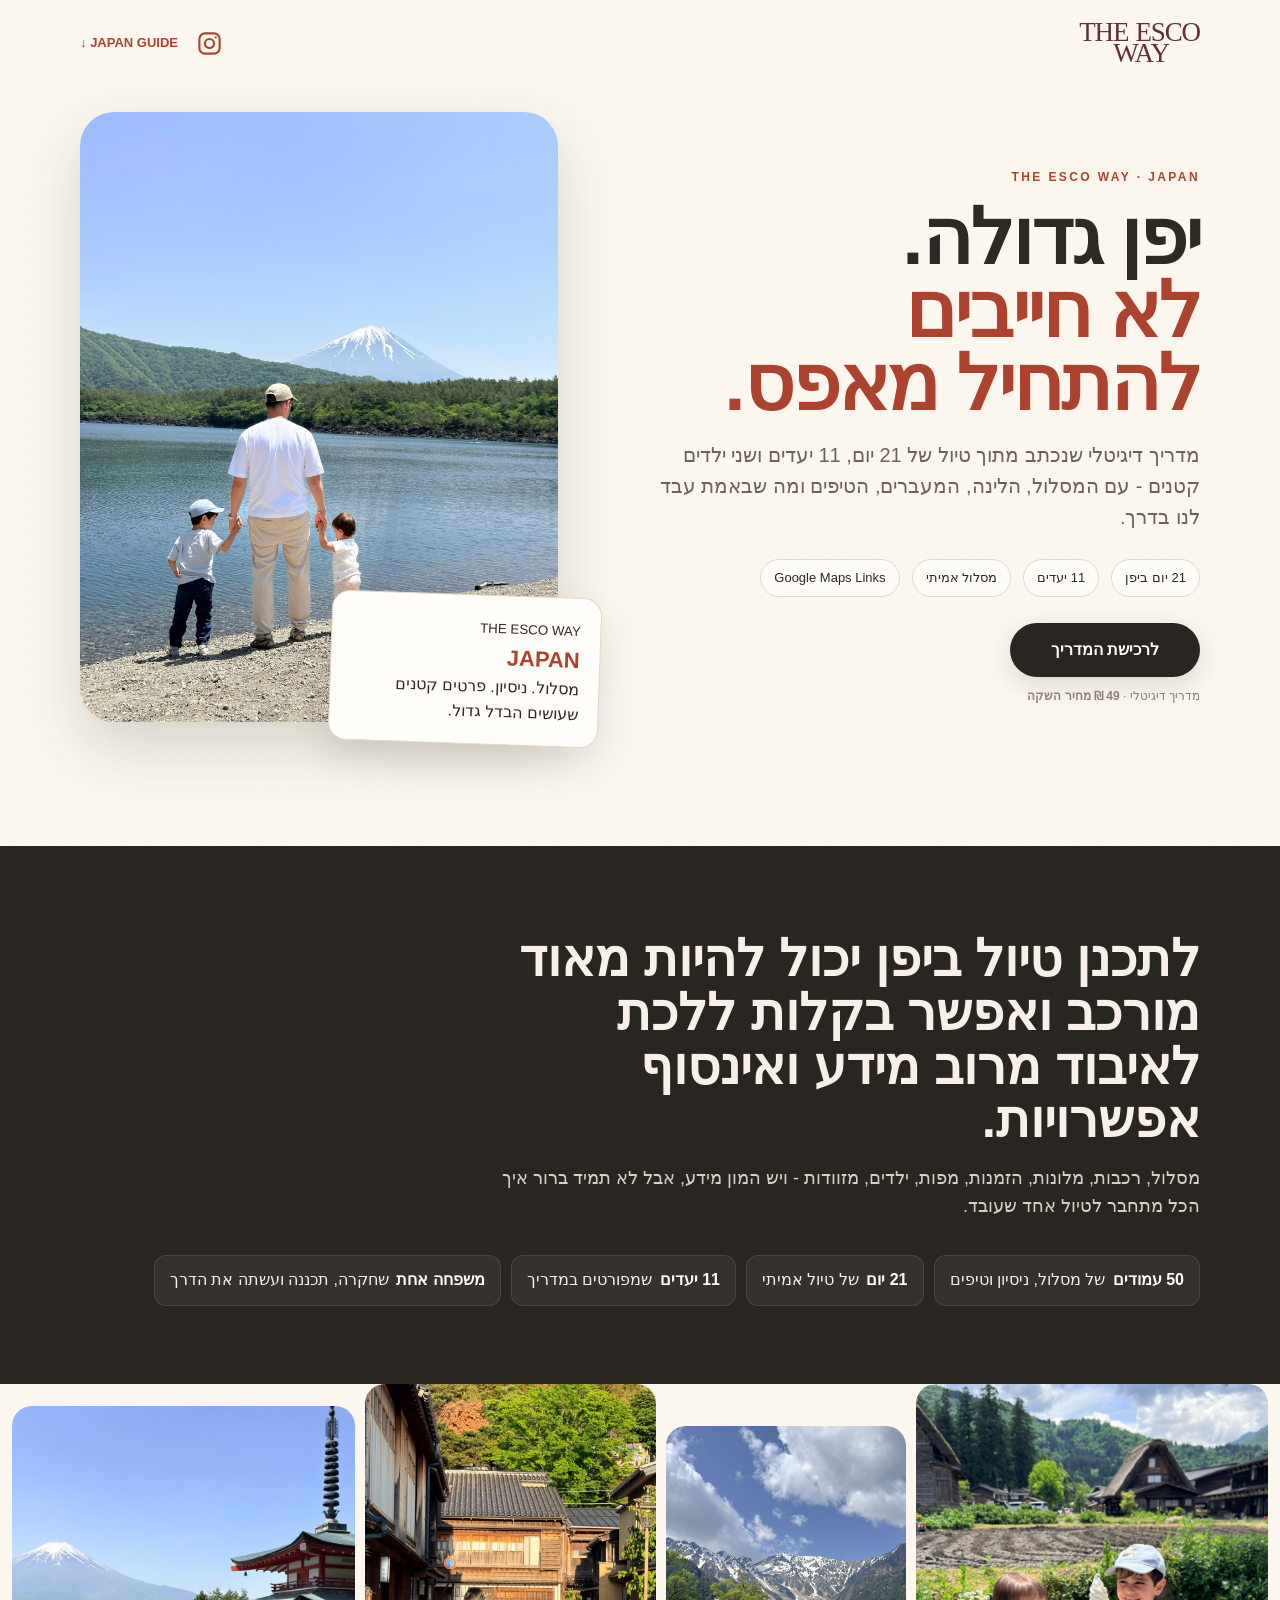
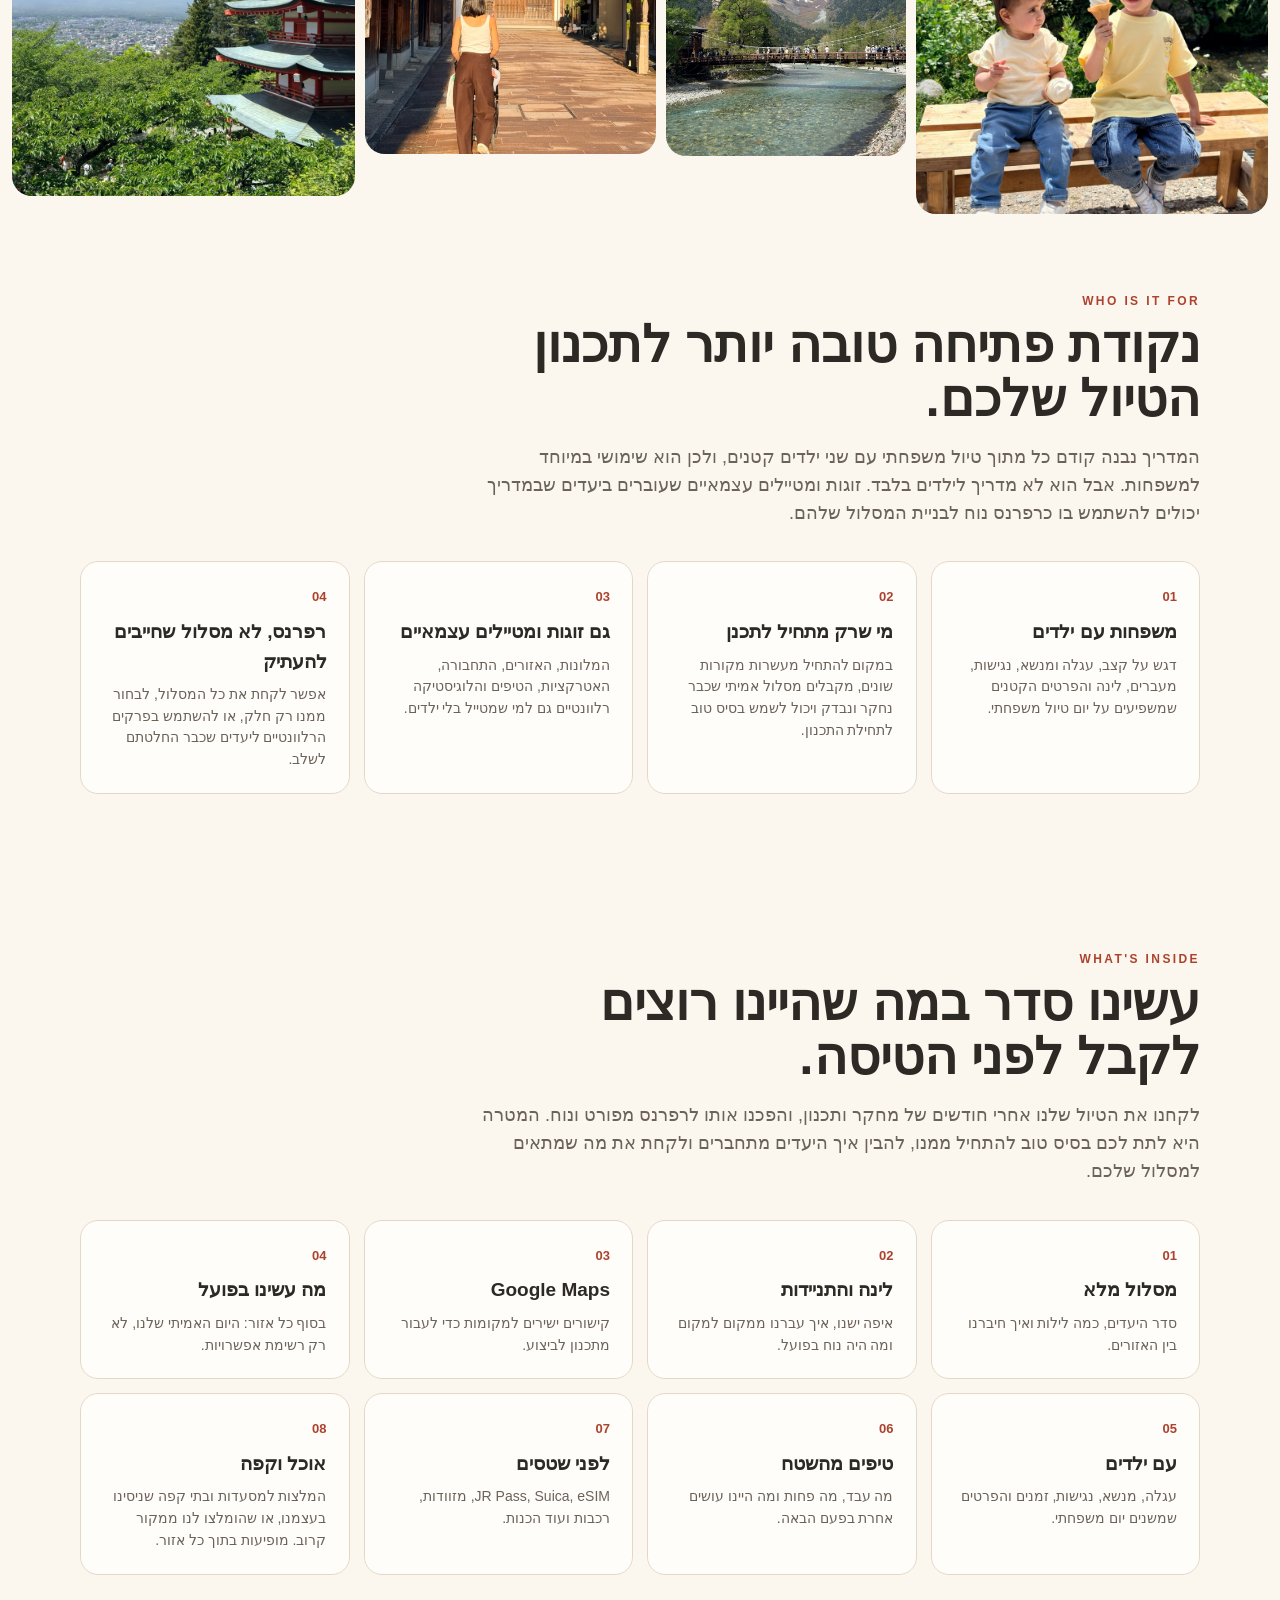
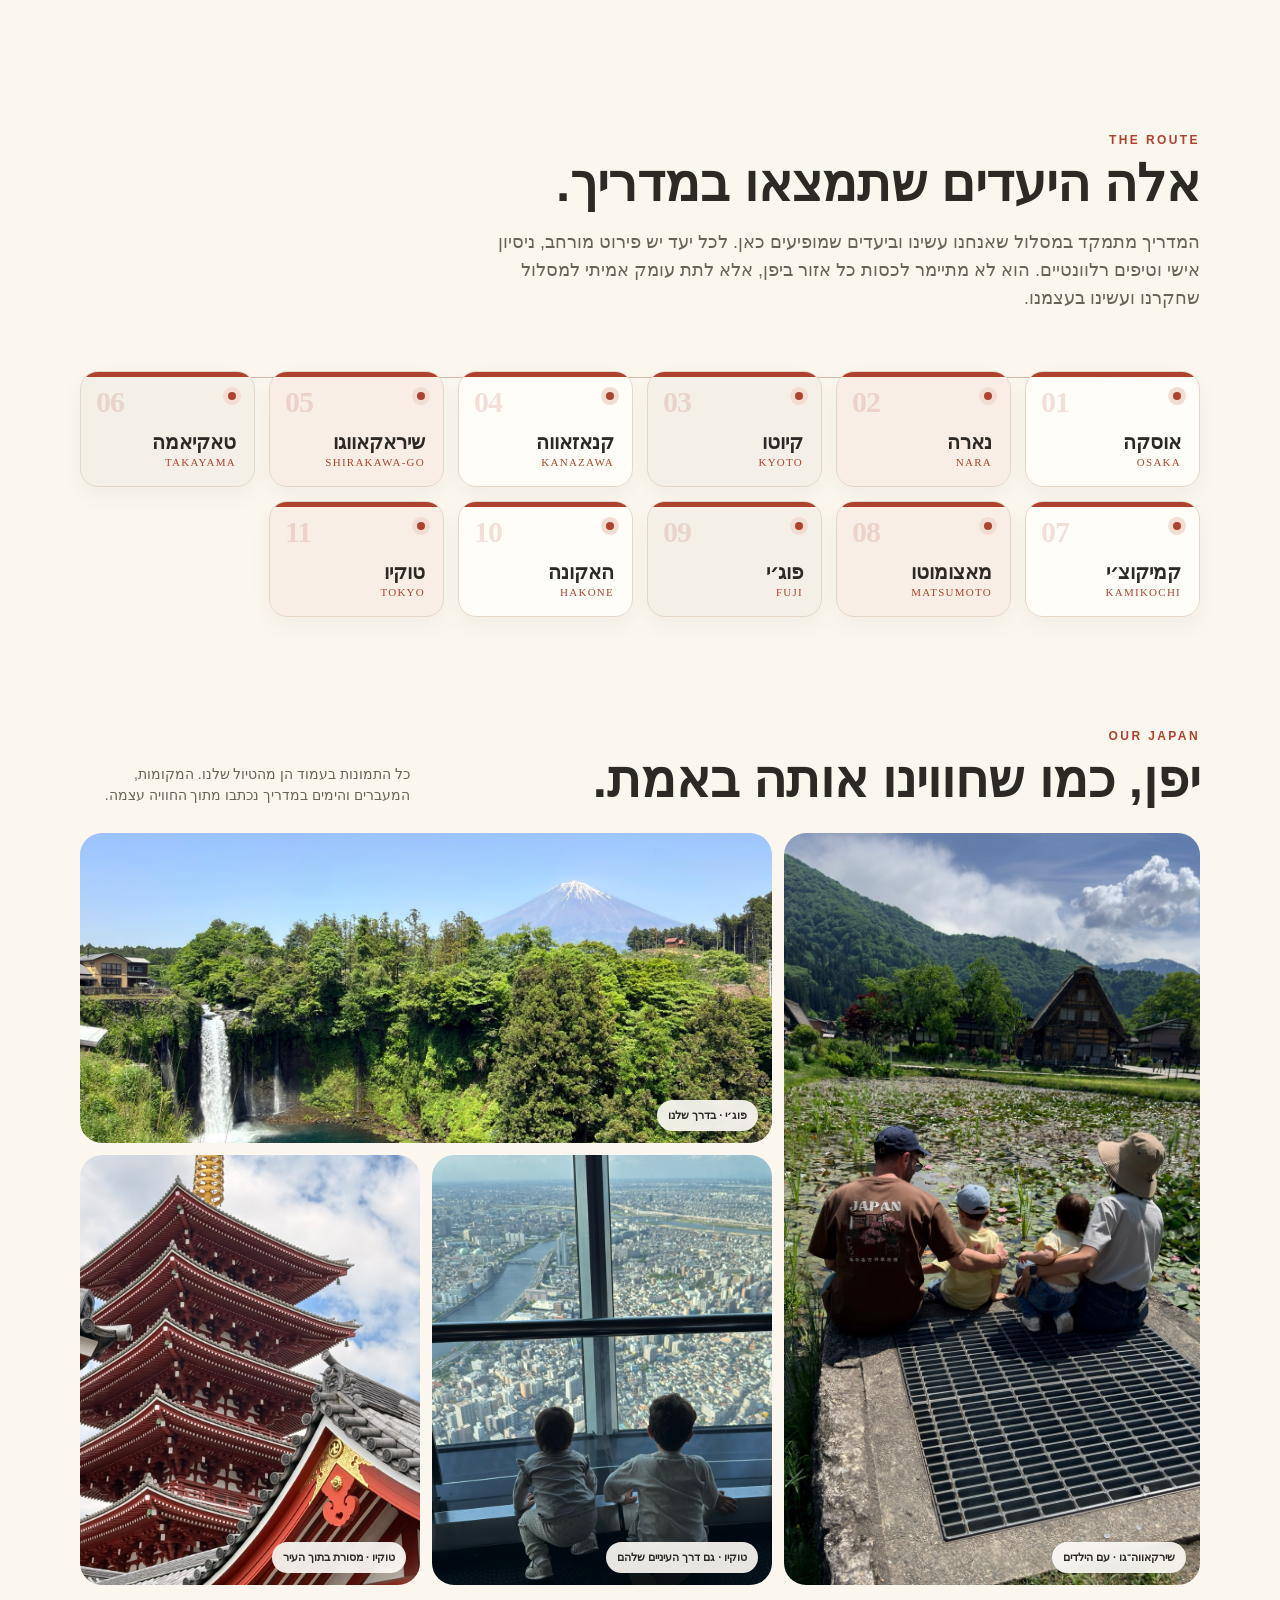
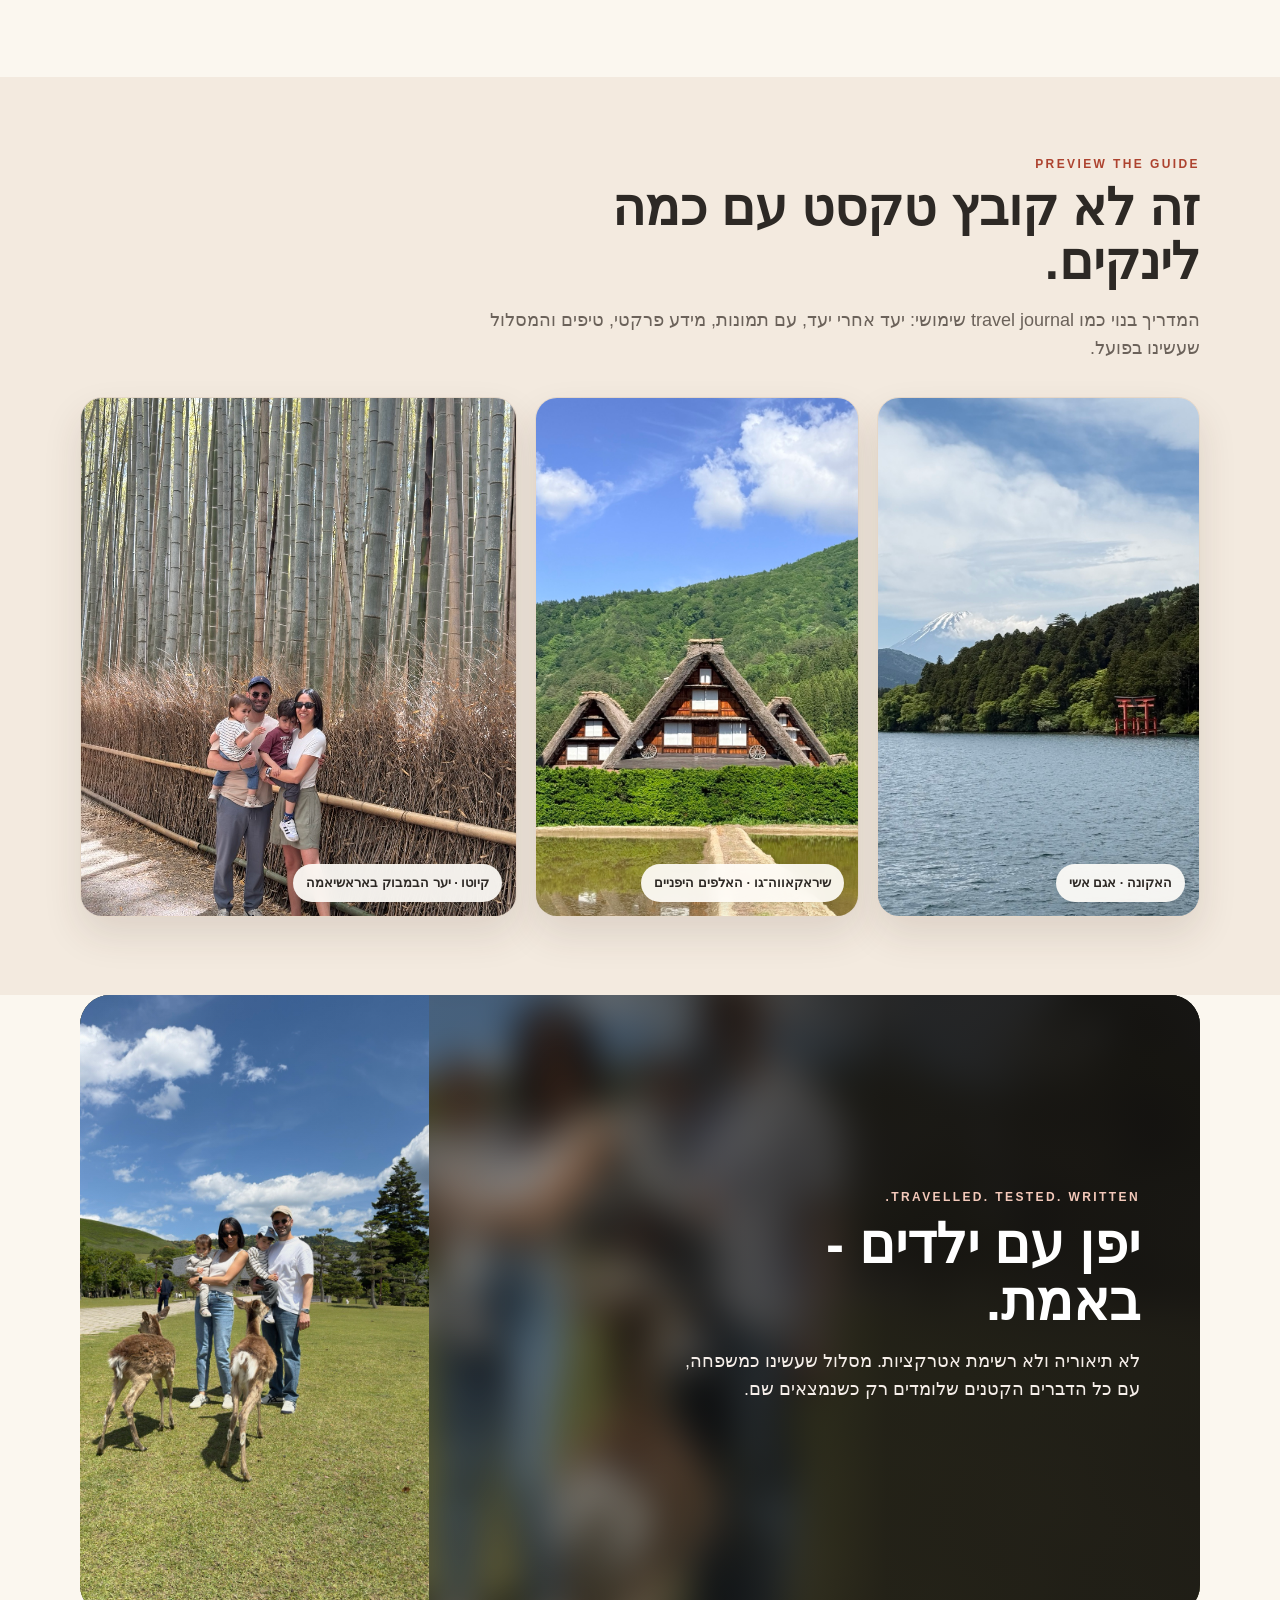
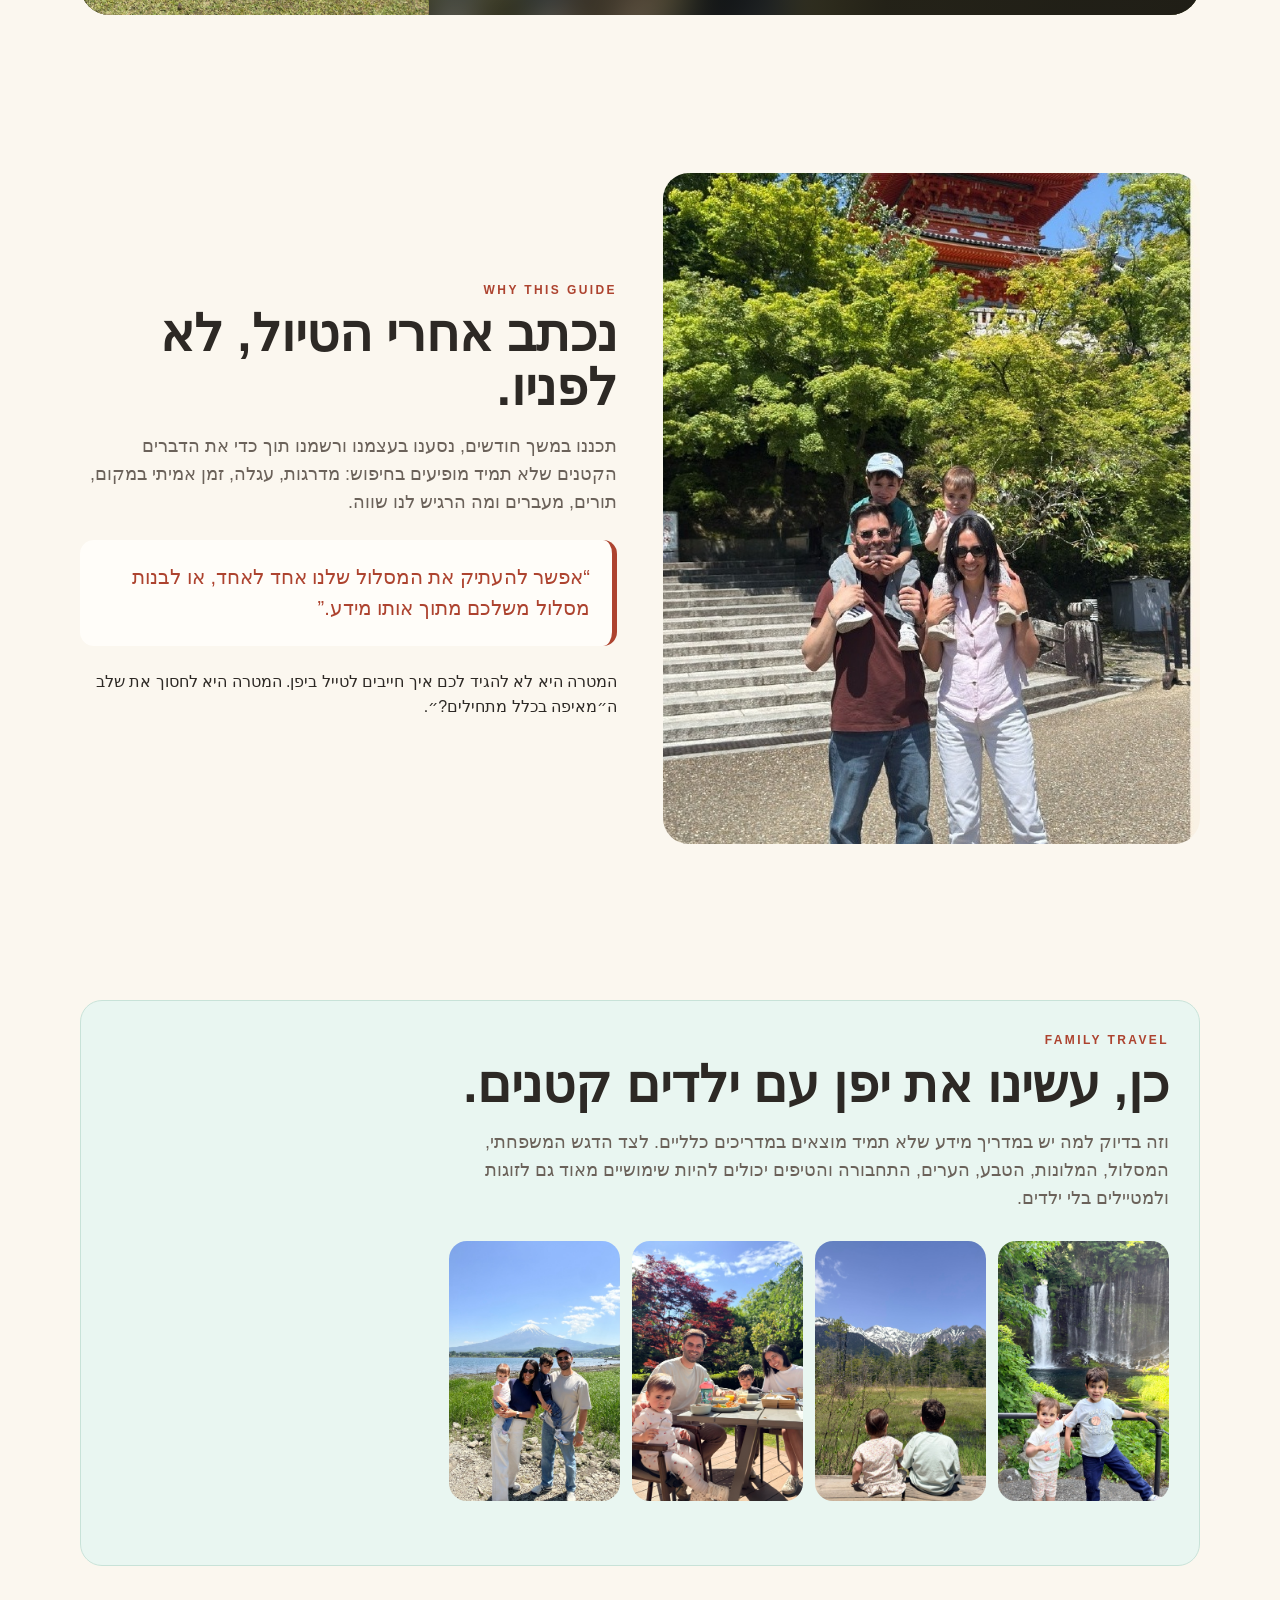
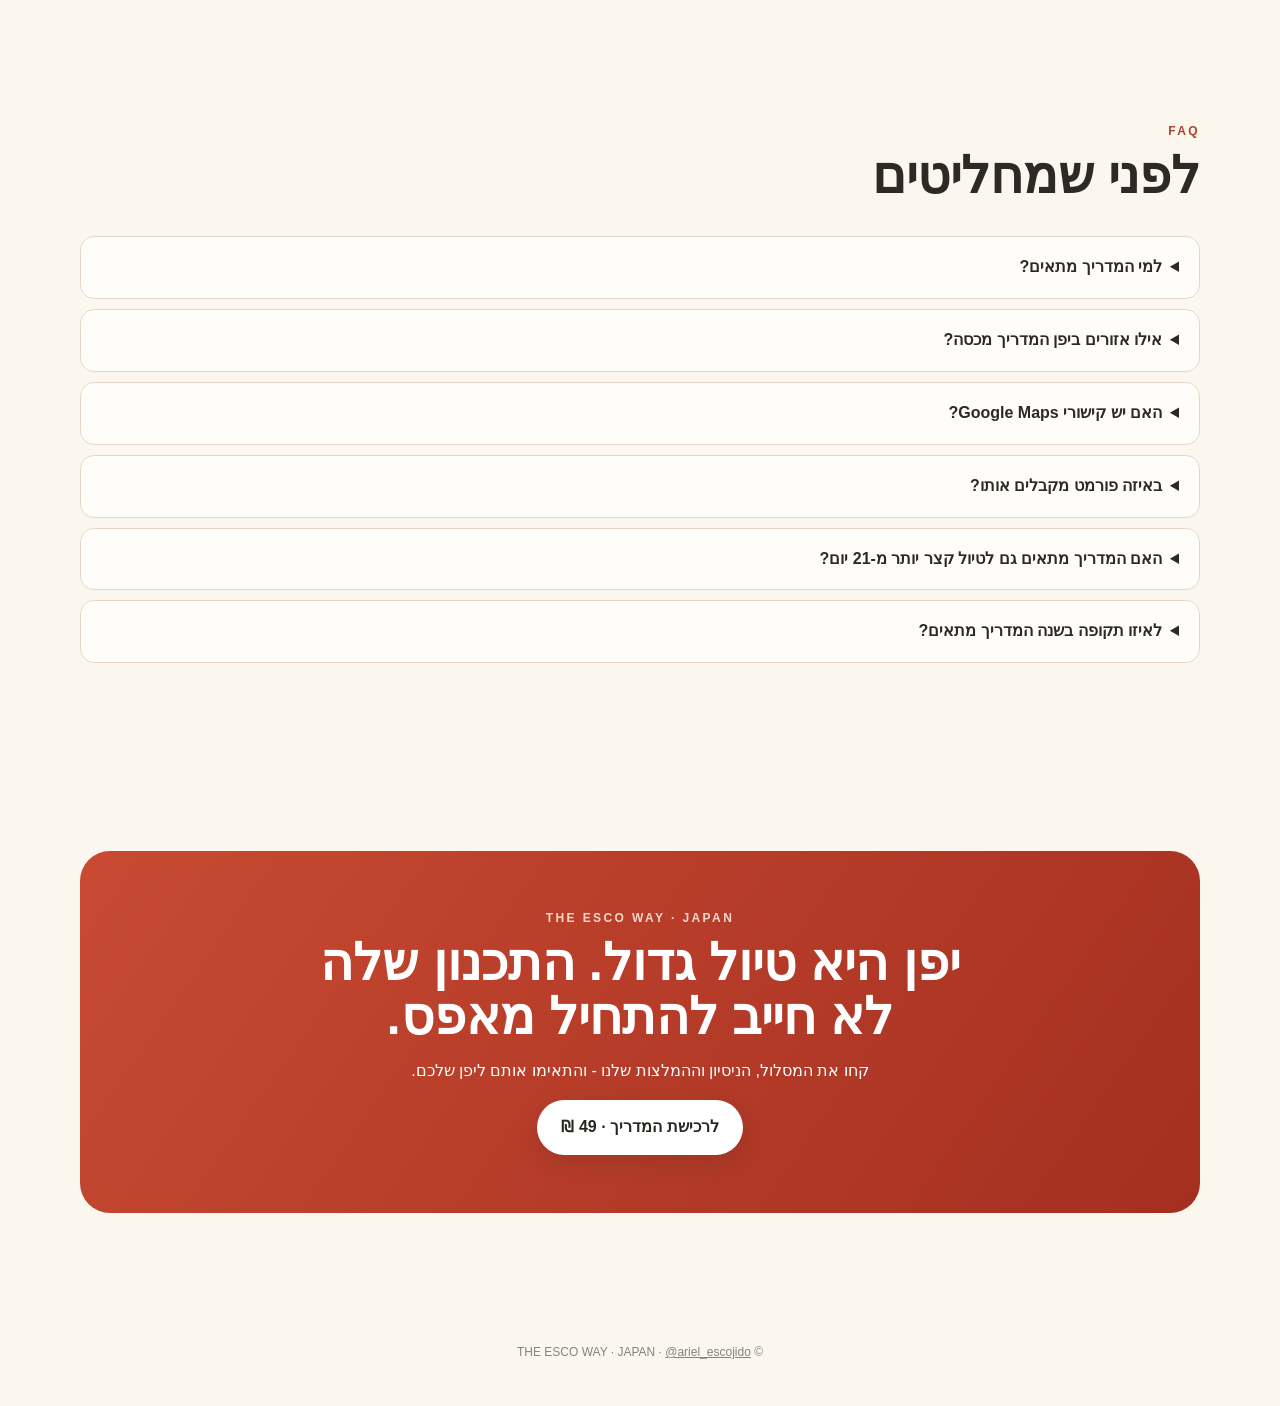
==== commit dd0b7592: "Prepare guide collection and Croatia–Slovenia pages for review" ====
--- a/index.html
+++ b/index.html
@@ -1,13 +1,8 @@
-<!doctype html><html lang="he" dir="rtl"><head><meta charset="utf-8">
+<!doctype html><html lang="he" dir="rtl" data-page-type="guide" data-guide-id="japan"><head><meta charset="utf-8">
 <!-- Google Analytics 4: page views and site traffic -->
 <script async src="https://www.googletagmanager.com/gtag/js?id=G-51PRRH8Y3M"></script>
-<script>
-  window.dataLayer = window.dataLayer || [];
-  function gtag(){dataLayer.push(arguments);}
-  gtag('js', new Date());
-  gtag('config', 'G-51PRRH8Y3M', {guide_id:'japan'});
-</script>
-<meta name="viewport" content="width=device-width,initial-scale=1"><title>THE ESCO WAY - JAPAN | מדריך טיול עצמאי ליפן</title><meta name="description" content="מדריך דיגיטלי בעברית המבוסס על 21 יום ו-11 יעדים ביפן - מסלול, לינה, התניידות, טיפים, ילדים ומה עשינו בפועל."><meta property="og:title" content="THE ESCO WAY - JAPAN"><meta property="og:description" content="לא להתחיל את יפן מעשרות טאבים פתוחים. קבלו בסיס אמיתי לתכנון, מטיול שעשינו בעצמנו."><meta property="og:type" content="website"><link rel="canonical" href="[CANONICAL_URL]"><style>
+
+<meta name="viewport" content="width=device-width,initial-scale=1"><title>THE ESCO WAY - JAPAN | מדריך טיול עצמאי ליפן</title><meta name="description" content="מדריך דיגיטלי בעברית המבוסס על 21 יום ו-11 יעדים ביפן - מסלול, לינה, התניידות, טיפים, ילדים ומה עשינו בפועל."><meta property="og:title" content="THE ESCO WAY - JAPAN"><meta property="og:description" content="לא להתחיל את יפן מעשרות טאבים פתוחים. קבלו בסיס אמיתי לתכנון, מטיול שעשינו בעצמנו."><meta property="og:type" content="website"><link rel="canonical" href="https://arielesc.github.io/the-esco-way/"><style>
 :root{--ink:#2d2925;--muted:#6b625a;--paper:#fbf7ef;--card:#fffdf9;--line:#e5d7c8;--brick:#ad432f;--brick2:#c84a32;--green:#e9f6f1;--yellow:#fff5d9;--blue:#eef4ff;--dark:#292621}*{box-sizing:border-box}html{scroll-behavior:smooth}body{margin:0;font-family:Arial,'Noto Sans Hebrew',sans-serif;background:var(--paper);color:var(--ink);line-height:1.55}body:before{content:'';position:fixed;inset:0;pointer-events:none;opacity:.28;background-image:radial-gradient(circle,#dfc7b7 .7px,transparent .8px);background-size:17px 17px;z-index:-1}a{color:inherit}.wrap{width:min(1120px,calc(100% - 36px));margin:auto}.nav{display:flex;justify-content:space-between;align-items:center;padding:22px 0;font-size:13px}.brand{display:grid;grid-template-columns:auto auto;grid-template-rows:auto auto;column-gap:7px;direction:ltr;width:max-content;color:#5f3038;font-family:Georgia,'Times New Roman',serif;white-space:nowrap;line-height:.78;letter-spacing:-1.1px}.brand .the{grid-column:1;grid-row:1;font:inherit;font-size:27px;font-weight:400;letter-spacing:-1.1px}.brand .esco{grid-column:2;grid-row:1;font:inherit;font-size:27px;font-weight:400;letter-spacing:-1.1px}.brand .way{grid-column:1/3;grid-row:2;font:inherit;font-size:27px;font-weight:400;font-style:normal;letter-spacing:-1.1px;padding-left:34px}.brand:after{display:none}.nav a{text-decoration:none;color:var(--brick);font-weight:700}.navlinks{display:flex;align-items:center;gap:18px}.instagram-link{display:inline-flex;align-items:center;justify-content:center}.instagram-link svg{width:27px;height:27px;display:block}.hero{display:grid;grid-template-columns:1.03fr .97fr;gap:56px;align-items:center;padding:42px 0 84px}.eyebrow{font-size:12px;letter-spacing:2.4px;color:var(--brick);font-weight:800}h1{font-size:clamp(46px,6vw,84px);line-height:.95;margin:14px 0 20px;letter-spacing:-2px}h1 span{display:block;color:var(--brick)}.lead{font-size:20px;color:var(--muted);max-width:610px}.proofline{display:flex;gap:12px;flex-wrap:wrap;margin:26px 0}.pill{border:1px solid var(--line);background:rgba(255,253,249,.8);padding:8px 13px;border-radius:999px;font-size:13px}.cta{display:inline-flex;align-items:center;justify-content:center;background:var(--dark);color:white;text-decoration:none;padding:15px 24px;border-radius:999px;font-weight:800;min-width:190px;box-shadow:0 8px 24px rgba(41,38,33,.14)}.micro{font-size:12px;color:#8b8178;margin-top:10px}.heroimg{position:relative;min-height:570px}.heroimg img{width:82%;height:520px;object-fit:cover;border-radius:28px;display:block;margin-right:auto;box-shadow:0 25px 60px rgba(58,42,32,.18)}.guidecard{position:absolute;right:0;bottom:8px;width:52%;background:var(--card);border:1px solid var(--line);padding:20px;border-radius:18px;box-shadow:0 16px 40px rgba(58,42,32,.14);transform:rotate(2deg)}.guidecard b{display:block;color:var(--brick);font-size:22px}section{padding:78px 0}.sectionhead{max-width:720px;margin-bottom:34px}h2{font-size:clamp(32px,4vw,54px);line-height:1.05;margin:8px 0 14px}.sub{color:var(--muted);font-size:18px}.problem{background:var(--dark);color:#f7efe8}.problem .sub{color:#d8cec6}.tabs{display:flex;gap:10px;flex-wrap:wrap;margin-top:26px}.tab{padding:12px 15px;border-radius:12px;background:rgba(255,255,255,.06);border:1px solid rgba(255,255,255,.09)}.tab b{color:#fff;display:inline-block;margin-left:3px}.grid4{display:grid;grid-template-columns:repeat(4,1fr);gap:14px}.feature{background:var(--card);border:1px solid var(--line);border-radius:18px;padding:22px;min-height:155px}.feature i{font-style:normal;color:var(--brick);font-size:13px;font-weight:800}.feature b{display:block;font-size:19px;margin:8px 0}.feature p{margin:0;color:var(--muted);font-size:14px}.route{display:grid;grid-template-columns:repeat(11,1fr);gap:8px;direction:ltr;align-items:center;margin-top:35px}.stop{direction:rtl;text-align:center;font-size:12px;color:var(--muted)}.dot{width:13px;height:13px;background:var(--brick);border:3px solid #f1d6ca;border-radius:50%;margin:0 auto 9px}.route:before{content:'';height:2px;background:#dcc4b6;grid-column:1/-1;grid-row:1;align-self:start;margin-top:6px}.stop{grid-row:1;z-index:1}.preview{background:#f3eadf}.pages{display:grid;grid-template-columns:1.15fr .85fr .85fr;gap:18px;align-items:center;direction:ltr}.pageMock{direction:rtl;background:var(--card);border:1px solid var(--line);border-radius:20px;overflow:hidden;box-shadow:0 18px 38px rgba(65,44,31,.12)}.pageMock img{width:100%;height:260px;object-fit:cover;display:block}.pageMock .pc{padding:18px}.pageMock b{font-size:20px}.pageMock p{font-size:13px;color:var(--muted);margin:7px 0 0}.real{display:grid;grid-template-columns:1fr 1fr;gap:46px;align-items:center}.real img{width:100%;height:auto;aspect-ratio:4/5;object-fit:cover;object-position:center center;border-radius:26px}.quote{background:var(--card);border-right:5px solid var(--brick);padding:22px;border-radius:14px;color:var(--brick);font-size:20px;margin:24px 0}.familybox{background:var(--green);border:1px solid #c8e2d8;border-radius:22px;padding:30px}.faq details{background:var(--card);border:1px solid var(--line);border-radius:14px;padding:18px 20px;margin:10px 0}.faq summary{font-weight:800;cursor:pointer}.faq p{color:var(--muted);margin-bottom:0}.final{text-align:center;padding:100px 0}.final .box{background:linear-gradient(125deg,var(--brick2),#a42f20);color:white;border-radius:30px;padding:58px 24px}.final h2{margin-inline:auto;max-width:700px}.final .cta{background:white;color:var(--dark)}footer{padding:30px 0 45px;color:#8b8178;font-size:12px;text-align:center}@media(max-width:800px){.wrap{width:min(100% - 28px,620px)}.nav{padding:17px 0}.hero{grid-template-columns:1fr;gap:34px;padding:30px 0 58px}h1{font-size:54px}.lead{font-size:18px}.heroimg{min-height:430px}.heroimg img{width:88%;height:390px;border-radius:22px}.guidecard{width:61%;padding:16px}section{padding:58px 0}.grid4{grid-template-columns:1fr 1fr}.route{grid-template-columns:1fr 1fr;direction:rtl}.route:before{display:none}.stop{grid-row:auto;text-align:right;display:flex;align-items:center;gap:10px;background:var(--card);border:1px solid var(--line);padding:10px;border-radius:12px}.dot{margin:0;flex:0 0 auto}.pages{display:flex;overflow-x:auto;scroll-snap-type:x mandatory;padding-bottom:10px}.pageMock{min-width:82%;scroll-snap-align:center}.real{grid-template-columns:1fr;gap:28px}.real img{height:auto;aspect-ratio:4/5}.final{padding:60px 0}.final .box{padding:42px 20px;border-radius:22px}}@media(max-width:480px){h1{font-size:47px}.grid4{grid-template-columns:1fr}.proofline{gap:8px}.pill{font-size:12px}.cta{width:100%}}
 
 /* V2 — photography-led editorial layer */
@@ -58,6 +53,4 @@
 
 /* Purchase lead modal */
 .purchase-modal{position:fixed;inset:0;z-index:9999;display:none;align-items:center;justify-content:center;padding:22px;direction:rtl}.purchase-modal.open{display:flex}.purchase-backdrop{position:absolute;inset:0;background:rgba(35,30,26,.62);backdrop-filter:blur(6px)}.purchase-dialog{position:relative;width:min(520px,100%);background:var(--card);border:1px solid var(--line);border-radius:26px;padding:30px;box-shadow:0 30px 90px rgba(35,30,26,.28);z-index:1}.purchase-close{position:absolute;top:14px;left:14px;border:0;background:#f3eadf;width:38px;height:38px;border-radius:50%;font-size:24px;line-height:1;cursor:pointer;color:var(--ink)}.purchase-dialog h3{font-size:32px;line-height:1.08;margin:8px 0 8px}.purchase-dialog .purchase-intro{color:var(--muted);margin:0 0 22px}.purchase-price{display:inline-flex;gap:8px;align-items:center;background:#f8eee5;color:var(--brick);font-weight:800;border-radius:999px;padding:8px 12px;margin-bottom:18px}.purchase-form{display:grid;gap:14px}.purchase-field{display:grid;gap:6px;text-align:right}.purchase-field label{font-size:13px;font-weight:800}.purchase-field input{width:100%;border:1px solid var(--line);background:white;border-radius:12px;padding:13px 14px;font:inherit;color:var(--ink);outline:none}.purchase-field input:focus{border-color:#c98570;box-shadow:0 0 0 3px rgba(173,67,47,.09)}.purchase-submit{border:0;background:var(--dark);color:#fff;border-radius:999px;padding:15px 20px;font:inherit;font-weight:800;cursor:pointer;margin-top:4px}.purchase-note{font-size:12px;color:#8b8178;margin:2px 0 0;text-align:center}.purchase-status{display:none;text-align:center;padding:16px 4px 4px}.purchase-status.show{display:block}.purchase-status strong{display:block;font-size:24px;margin-bottom:8px}.purchase-status p{color:var(--muted);margin:0}.purchase-form.hidden{display:none}@media(max-width:600px){.purchase-modal{align-items:flex-end;padding:10px}.purchase-dialog{border-radius:24px 24px 16px 16px;padding:26px 20px 22px}.purchase-dialog h3{font-size:28px}}
-</style></head><body><header class="wrap"><div class="nav"><div class="brand" aria-label="THE ESCO WAY"><span class="the">THE</span><span class="esco">ESCO</span><span class="way">WAY</span></div><div class="navlinks"><a class="instagram-link" href="https://www.instagram.com/ariel_escojido?stkn=dmM4bjkwaGRwMHF3&utm_source=qr" target="_blank" rel="noopener noreferrer" aria-label="Instagram @ariel_escojido" data-event="instagram_header_click"><svg viewBox="0 0 24 24" fill="none" stroke="currentColor" stroke-width="1.9" stroke-linecap="round" stroke-linejoin="round" aria-hidden="true"><rect x="3" y="3" width="18" height="18" rx="5"></rect><circle cx="12" cy="12" r="4"></circle><circle cx="17.5" cy="6.5" r="1" fill="currentColor" stroke="none"></circle></svg></a><a href="#buy">JAPAN GUIDE ↓</a></div></div></header><main><section class="hero wrap"><div><div class="eyebrow">THE ESCO WAY · JAPAN</div><h1>יפן גדולה.<span>לא חייבים להתחיל מאפס.</span></h1><p class="lead">מדריך דיגיטלי שנכתב מתוך טיול של 21 יום, 11 יעדים ושני ילדים קטנים - עם המסלול, הלינה, המעברים, הטיפים ומה שבאמת עבד לנו בדרך.</p><div class="proofline"><span class="pill">21 יום ביפן</span><span class="pill">11 יעדים</span><span class="pill">מסלול אמיתי</span><span class="pill">Google Maps Links</span></div><a class="cta" href="#purchase" data-purchase-open data-event="hero_cta_click">לרכישת המדריך</a><div class="micro">מדריך דיגיטלי · <b>50 ₪</b></div></div><div class="heroimg"><img src="photo-01.jpg" alt="הר פוג'י מתוך הטיול של The Esco Way"><div class="guidecard"><small>THE ESCO WAY</small><b>JAPAN</b><span>מסלול. ניסיון. פרטים קטנים שעושים הבדל גדול.</span></div></div></section><section class="problem"><div class="wrap"><div class="sectionhead"><h2>לתכנן טיול ביפן יכול להיות מאוד מורכב ואפשר בקלות ללכת לאיבוד מרוב מידע ואינסוף אפשרויות.</h2><p class="sub">מסלול, רכבות, מלונות, הזמנות, מפות, ילדים, מזוודות - ויש המון מידע, אבל לא תמיד ברור איך הכל מתחבר לטיול אחד שעובד.</p></div><div class="tabs"><span class="tab"><b>50 עמודים</b> של מסלול, ניסיון וטיפים</span><span class="tab"><b>21 יום</b> של טיול אמיתי</span><span class="tab"><b>11 יעדים</b> שמפורטים במדריך</span><span class="tab"><b>משפחה אחת</b> שחקרה, תכננה ועשתה את הדרך</span></div></div></section><section class="photo-break"><div class="photo-strip"><figure><img loading="lazy" src="photo-02.jpg" alt="רגע מהטיול המשפחתי שלנו ביפן"></figure><figure><img loading="lazy" src="photo-03.jpg" alt="רגע מהטיול המשפחתי שלנו ביפן"></figure><figure><img loading="lazy" src="photo-04.jpg" alt="רגע מהטיול המשפחתי שלנו ביפן"></figure><figure><img loading="lazy" src="photo-05.jpg" alt="רגע מהטיול המשפחתי שלנו ביפן"></figure></div></section><section><div class="wrap"><div class="sectionhead"><div class="eyebrow">WHO IS IT FOR</div><h2>נקודת פתיחה טובה יותר לתכנון הטיול שלכם.</h2><p class="sub">המדריך נבנה קודם כל מתוך טיול משפחתי עם שני ילדים קטנים, ולכן הוא שימושי במיוחד למשפחות. אבל הוא לא מדריך לילדים בלבד. זוגות ומטיילים עצמאיים שעוברים ביעדים שבמדריך יכולים להשתמש בו כרפרנס נוח לבניית המסלול שלהם.</p></div><div class="grid4"><div class="feature"><i>01</i><b>משפחות עם ילדים</b><p>דגש על קצב, עגלה ומנשא, נגישות, מעברים, לינה והפרטים הקטנים שמשפיעים על יום טיול משפחתי.</p></div><div class="feature"><i>02</i><b>מי שרק מתחיל לתכנן</b><p>במקום להתחיל מעשרות מקורות שונים, מקבלים מסלול אמיתי שכבר נחקר ונבדק ויכול לשמש בסיס טוב לתחילת התכנון.</p></div><div class="feature"><i>03</i><b>גם זוגות ומטיילים עצמאיים</b><p>המלונות, האזורים, התחבורה, האטרקציות, הטיפים והלוגיסטיקה רלוונטיים גם למי שמטייל בלי ילדים.</p></div><div class="feature"><i>04</i><b>רפרנס, לא מסלול שחייבים להעתיק</b><p>אפשר לקחת את כל המסלול, לבחור ממנו רק חלק, או להשתמש בפרקים הרלוונטיים ליעדים שכבר החלטתם לשלב.</p></div></div></div></section><section><div class="wrap"><div class="sectionhead"><div class="eyebrow">WHAT'S INSIDE</div><h2>עשינו סדר במה שהיינו רוצים לקבל לפני הטיסה.</h2><p class="sub">לקחנו את הטיול שלנו אחרי חודשים של מחקר ותכנון, והפכנו אותו לרפרנס מפורט ונוח. המטרה היא לתת לכם בסיס טוב להתחיל ממנו, להבין איך היעדים מתחברים ולקחת את מה שמתאים למסלול שלכם.</p></div><div class="grid4"><div class="feature"><i>01</i><b>מסלול מלא</b><p>סדר היעדים, כמה לילות ואיך חיברנו בין האזורים.</p></div><div class="feature"><i>02</i><b>לינה והתניידות</b><p>איפה ישנו, איך עברנו ממקום למקום ומה היה נוח בפועל.</p></div><div class="feature"><i>03</i><b>Google Maps</b><p>קישורים ישירים למקומות כדי לעבור מתכנון לביצוע.</p></div><div class="feature"><i>04</i><b>מה עשינו בפועל</b><p>בסוף כל אזור: היום האמיתי שלנו, לא רק רשימת אפשרויות.</p></div><div class="feature"><i>05</i><b>עם ילדים</b><p>עגלה, מנשא, נגישות, זמנים והפרטים שמשנים יום משפחתי.</p></div><div class="feature"><i>06</i><b>טיפים מהשטח</b><p>מה עבד, מה פחות ומה היינו עושים אחרת בפעם הבאה.</p></div><div class="feature"><i>07</i><b>לפני שטסים</b><p>JR Pass, Suica, eSIM, מזוודות, רכבות ועוד הכנות.</p></div><div class="feature"><i>08</i><b>אוכל וקפה</b><p>המלצות למסעדות ובתי קפה שניסינו בעצמנו, או שהומלצו לנו ממקור קרוב. מופיעות בתוך כל אזור.</p></div></div></div></section><section><div class="wrap"><div class="sectionhead"><div class="eyebrow">THE ROUTE</div><h2>אלה היעדים שתמצאו במדריך.</h2><p class="sub">המדריך מתמקד במסלול שאנחנו עשינו וביעדים שמופיעים כאן. לכל יעד יש פירוט מורחב, ניסיון אישי וטיפים רלוונטיים. הוא לא מתיימר לכסות כל אזור ביפן, אלא לתת עומק אמיתי למסלול שחקרנו ועשינו בעצמנו.</p></div><div class="route route-cards"><div class="stop"><span class="route-num">01</span><span class="route-name">אוסקה</span><span class="route-en">OSAKA</span></div><div class="stop"><span class="route-num">02</span><span class="route-name">נארה</span><span class="route-en">NARA</span></div><div class="stop"><span class="route-num">03</span><span class="route-name">קיוטו</span><span class="route-en">KYOTO</span></div><div class="stop"><span class="route-num">04</span><span class="route-name">קנאזאווה</span><span class="route-en">KANAZAWA</span></div><div class="stop"><span class="route-num">05</span><span class="route-name">שיראקאווגו</span><span class="route-en">SHIRAKAWA-GO</span></div><div class="stop"><span class="route-num">06</span><span class="route-name">טאקיאמה</span><span class="route-en">TAKAYAMA</span></div><div class="stop"><span class="route-num">07</span><span class="route-name">קמיקוצ׳י</span><span class="route-en">KAMIKOCHI</span></div><div class="stop"><span class="route-num">08</span><span class="route-name">מאצומוטו</span><span class="route-en">MATSUMOTO</span></div><div class="stop"><span class="route-num">09</span><span class="route-name">פוג׳י</span><span class="route-en">FUJI</span></div><div class="stop"><span class="route-num">10</span><span class="route-name">האקונה</span><span class="route-en">HAKONE</span></div><div class="stop"><span class="route-num">11</span><span class="route-name">טוקיו</span><span class="route-en">TOKYO</span></div></div></div></section><section class="editorial"><div class="wrap"><div class="editorial-head"><div><div class="eyebrow">OUR JAPAN</div><h2>יפן, כמו שחווינו אותה באמת.</h2></div><div class="editorial-note">כל התמונות בעמוד הן מהטיול שלנו. המקומות, המעברים והימים במדריך נכתבו מתוך החוויה עצמה.</div></div><div class="editorial-grid"><figure class="big"><img loading="lazy" src="photo-06.jpg" alt="שירקאווה־גו · עם הילדים"><span class="caption">שירקאווה־גו · עם הילדים</span></figure><figure class="wide"><img loading="lazy" src="photo-07.jpg" alt="פוג׳י · בדרך שלנו"><span class="caption">פוג׳י · בדרך שלנו</span></figure><figure class="portrait show-full"><img loading="lazy" src="photo-08.jpg" alt="טוקיו · גם דרך העיניים שלהם"><span class="caption">טוקיו · גם דרך העיניים שלהם</span></figure><figure class="show-full"><img loading="lazy" src="photo-09.jpg" alt="טוקיו · מסורת בתוך העיר"><span class="caption">טוקיו · מסורת בתוך העיר</span></figure></div></div></section><section class="preview" id="preview"><div class="wrap"><div class="sectionhead"><div class="eyebrow">PREVIEW THE GUIDE</div><h2>זה לא קובץ טקסט עם כמה לינקים.</h2><p class="sub">המדריך בנוי כמו travel journal שימושי: יעד אחרי יעד, עם תמונות, מידע פרקטי, טיפים והמסלול שעשינו בפועל.</p></div><div class="pages"><article class="pageMock preview-photo"><img src="photo-10.jpg" alt="קיוטו · יער הבמבוק באראשיאמה"><div class="preview-caption">קיוטו · יער הבמבוק באראשיאמה</div></article><article class="pageMock preview-photo"><img src="photo-11.jpg" alt="שיראקאווה־גו · האלפים היפניים"><div class="preview-caption">שיראקאווה־גו · האלפים היפניים</div></article><article class="pageMock preview-photo"><img src="photo-12.jpg" alt="האקונה · אגם אשי"><div class="preview-caption">האקונה · אגם אשי</div></article></div></div></section><section class="family-cinema"><div class="wrap"><div class="frame"><figure class="family-photo"><img class="family-photo-bg" src="photo-13.jpg" alt="" aria-hidden="true"><img class="family-photo-main" src="photo-13.jpg" alt="תמונה משפחתית מיפן"></figure><div class="overlay"><div class="copy"><div class="eyebrow">TRAVELLED. TESTED. WRITTEN.</div><h2>יפן עם ילדים - באמת.</h2><p>לא תיאוריה ולא רשימת אטרקציות. מסלול שעשינו כמשפחה, עם כל הדברים הקטנים שלומדים רק כשנמצאים שם.</p></div></div></div></div></section><section><div class="wrap real"><img src="photo-14.jpg" alt="אריאל, גל והמשפחה בטיול ביפן"><div><div class="eyebrow">WHY THIS GUIDE</div><h2>נכתב אחרי הטיול, לא לפניו.</h2><p class="sub">תכננו במשך חודשים, נסענו בעצמנו ורשמנו תוך כדי את הדברים הקטנים שלא תמיד מופיעים בחיפוש: מדרגות, עגלה, זמן אמיתי במקום, תורים, מעברים ומה הרגיש לנו שווה.</p><div class="quote">“אפשר להעתיק את המסלול שלנו אחד לאחד, או לבנות מסלול משלכם מתוך אותו מידע.”</div><p>המטרה היא לא להגיד לכם איך חייבים לטייל ביפן. המטרה היא לחסוך את שלב ה״מאיפה בכלל מתחילים?״.</p></div></div></section><section><div class="wrap familybox"><div class="sectionhead"><div class="eyebrow">FAMILY TRAVEL</div><h2>כן, עשינו את יפן עם ילדים קטנים.</h2><p class="sub">וזה בדיוק למה יש במדריך מידע שלא תמיד מוצאים במדריכים כלליים. לצד הדגש המשפחתי, המסלול, המלונות, הטבע, הערים, התחבורה והטיפים יכולים להיות שימושיים מאוד גם לזוגות ולמטיילים בלי ילדים.</p><div class="mini-gallery"><img loading="lazy" src="photo-15.jpg" alt="יפן עם ילדים מתוך הטיול שלנו"><img loading="lazy" src="photo-16.jpg" alt="יפן עם ילדים מתוך הטיול שלנו"><img loading="lazy" src="photo-17.jpg" alt="יפן עם ילדים מתוך הטיול שלנו"><img loading="lazy" src="photo-18.jpg" alt="תמונה משפחתית עם הר פוג׳י ברקע"></div></div></div></section><section class="faq"><div class="wrap"><div class="sectionhead"><div class="eyebrow">FAQ</div><h2>לפני שמחליטים</h2></div><details><summary>למי המדריך מתאים?</summary><p>בעיקר למשפחות עם ילדים שמתכננות טיול עצמאי ליפן, וגם לזוגות ולמטיילים עצמאיים שרוצים נקודת פתיחה מסודרת. הוא מתאים במיוחד למי שנמצא בתחילת התכנון ורוצה להשתמש במסלול אמיתי ומפורט כרפרנס, ולא להתחיל מאפס.</p></details><details><summary>אילו אזורים ביפן המדריך מכסה?</summary><p>המדריך מתמקד באוסקה, נארה, קיוטו, קנאזאווה, שיראקאווגו, טאקיאמה, קמיקוצ׳י, מאצומוטו, אזור פוג׳י, האקונה וטוקיו. אלה היעדים שחקרנו ושילבנו בטיול שלנו, והמדריך אינו מדריך אנציקלופדי לכל יפן.</p></details><details><summary>האם יש קישורי Google Maps?</summary><p>כן. המדריך כולל קישורים ישירים למקומות ולאטרקציות לאורך המסלול.</p></details><details><summary>באיזה פורמט מקבלים אותו?</summary><p>לאחר קבלת התשלום יישלח אליכם לינק להורדת המדריך כקובץ PDF דיגיטלי. המדריך כולל קישורים לחיצים ל-Google Maps, אתרים ומקורות שימושיים, כך שאפשר לשמור אותו בטלפון, בטאבלט או במחשב ולהשתמש בו גם במהלך הטיול.</p></details><details><summary>האם המדריך מתאים גם לטיול קצר יותר מ-21 יום?</summary><p>בהחלט. המדריך מבוסס על הטיול שלנו שנמשך 21 יום, אבל ממש לא חייבים לעשות את כולו. אפשר להשתמש בו כרפרנס, לבחור מתוכו את היעדים שמתאימים לכם ולבנות מסלול קצר יותר בהתאם לזמן, לקצב ולסגנון הטיול שלכם.</p></details><details><summary>לאיזו תקופה בשנה המדריך מתאים?</summary><p>הטיול שלנו התקיים בחודש מאי, ולכן החוויות, התנאים וההמלצות במדריך מבוססים על התקופה הזו. עם זאת, רוב המסלול, היעדים והמידע במדריך רלוונטיים לאורך כל השנה ויכולים לשמש בסיס מצוין לתכנון בכל עונה - כמובן תוך התאמה למזג האוויר, לעונתיות ולתנאים הרלוונטיים למועד הטיול שלכם.</p></details></div></section><section class="final" id="buy"><div class="wrap"><div class="box"><div class="eyebrow" style="color:#f5d7cd">THE ESCO WAY · JAPAN</div><h2>יפן היא טיול גדול. התכנון שלה לא חייב להתחיל מאפס.</h2><p>קחו את המסלול, הניסיון וההמלצות שלנו - והתאימו אותם ליפן שלכם.</p><a class="cta" href="#purchase" data-purchase-open data-event="purchase_cta_click">לרכישת המדריך · 50 ₪</a></div></div></section></main><footer class="wrap"><a href="guides/">לכל המדריכים</a> · © THE ESCO WAY · JAPAN · <a href="https://www.instagram.com/ariel_escojido?stkn=dmM4bjkwaGRwMHF3&utm_source=qr" target="_blank" rel="noopener noreferrer">@ariel_escojido</a></footer><div class="purchase-modal" id="purchaseModal" aria-hidden="true"><div class="purchase-backdrop" data-purchase-close></div><div class="purchase-dialog" role="dialog" aria-modal="true" aria-labelledby="purchaseTitle"><button class="purchase-close" type="button" aria-label="סגירה" data-purchase-close>×</button><div class="eyebrow">THE ESCO WAY · JAPAN</div><h3 id="purchaseTitle">רוצים לרכוש את המדריך?</h3><p class="purchase-intro">השאירו פרטים ונחזור אליכם להשלמת התשלום וקבלת המדריך.</p><div class="purchase-price">50 ₪</div><form class="purchase-form" id="purchaseForm" action="https://formspree.io/f/maeqepkl" method="POST"><input type="hidden" name="subject" value="רכישה חדשה - THE ESCO WAY JAPAN"><input type="hidden" name="product" value="THE ESCO WAY - JAPAN"><input type="hidden" name="price" value="49 ILS"><div class="purchase-field"><label for="purchaseName">שם מלא</label><input id="purchaseName" name="name" autocomplete="name" required></div><div class="purchase-field"><label for="purchasePhone">טלפון</label><input id="purchasePhone" name="phone" type="tel" inputmode="tel" autocomplete="tel" required></div><div class="purchase-field"><label for="purchaseEmail">אימייל</label><input id="purchaseEmail" name="email" type="email" autocomplete="email" required></div><button class="purchase-submit" type="submit">שליחת פרטים לרכישה</button><p class="purchase-note">לא מתבצע חיוב באתר. לאחר קבלת הפרטים ניצור איתכם קשר להשלמת התשלום.</p></form><div class="purchase-status" id="purchaseStatus"><strong>תודה! הפרטים התקבלו 🙌</strong><p>ניצור איתכם קשר בהקדם להשלמת התשלום וקבלת המדריך.</p></div></div></div><script>document.querySelectorAll('[data-event]').forEach(el=>el.addEventListener('click',()=>{window.dataLayer=window.dataLayer||[];window.dataLayer.push({event:el.dataset.event});if(el.hasAttribute('data-purchase-open'))gtag('event','purchase_click',{button_location:el.dataset.event==='hero_cta_click'?'hero':'bottom'})}));document.querySelectorAll('details').forEach(el=>el.addEventListener('toggle',()=>{if(el.open){window.dataLayer=window.dataLayer||[];window.dataLayer.push({event:'faq_open',question:el.querySelector('summary').innerText})}}));</script><script>
-(()=>{const modal=document.getElementById('purchaseModal'),form=document.getElementById('purchaseForm'),status=document.getElementById('purchaseStatus');const open=()=>{modal.classList.add('open');modal.setAttribute('aria-hidden','false');document.body.style.overflow='hidden';setTimeout(()=>document.getElementById('purchaseName').focus(),50)};const close=()=>{modal.classList.remove('open');modal.setAttribute('aria-hidden','true');document.body.style.overflow=''};document.querySelectorAll('[data-purchase-open]').forEach(a=>a.addEventListener('click',e=>{e.preventDefault();open()}));document.querySelectorAll('[data-purchase-close]').forEach(x=>x.addEventListener('click',close));document.addEventListener('keydown',e=>{if(e.key==='Escape')close()});form.addEventListener('submit',async e=>{e.preventDefault();if(form.action.includes('FORM_ID')){alert('טופס הרכישה מוכן. נשאר לחבר את מזהה Formspree כדי שהפרטים יישלחו למייל.');return}const btn=form.querySelector('button[type=submit]');btn.disabled=true;btn.textContent='שולח...';try{const res=await fetch(form.action,{method:'POST',body:new FormData(form),headers:{Accept:'application/json'}});if(!res.ok)throw new Error();form.classList.add('hidden');status.classList.add('show');window.dataLayer=window.dataLayer||[];window.dataLayer.push({event:'purchase_lead_submitted'});gtag('event','purchase_lead_submitted');}catch(err){alert('לא הצלחנו לשלוח כרגע. נסו שוב בעוד רגע.');btn.disabled=false;btn.textContent='שליחת פרטים לרכישה';}});})();
-</script></body></html>
+</style><meta property="og:image" content="https://arielesc.github.io/the-esco-way/photo-01.jpg"><meta property="og:url" content="https://arielesc.github.io/the-esco-way/"><script defer src="assets/experience.js"></script></head><body><header class="wrap"><div class="nav"><div class="brand" aria-label="THE ESCO WAY"><span class="the">THE</span><span class="esco">ESCO</span><span class="way">WAY</span></div><div class="navlinks"><a class="instagram-link" href="https://www.instagram.com/ariel_escojido?stkn=dmM4bjkwaGRwMHF3&utm_source=qr" target="_blank" rel="noopener noreferrer" aria-label="Instagram @ariel_escojido" data-event="instagram_header_click"><svg viewBox="0 0 24 24" fill="none" stroke="currentColor" stroke-width="1.9" stroke-linecap="round" stroke-linejoin="round" aria-hidden="true"><rect x="3" y="3" width="18" height="18" rx="5"></rect><circle cx="12" cy="12" r="4"></circle><circle cx="17.5" cy="6.5" r="1" fill="currentColor" stroke="none"></circle></svg></a><a href="#buy">JAPAN GUIDE ↓</a></div></div></header><main><section class="hero wrap"><div><div class="eyebrow">THE ESCO WAY · JAPAN</div><h1>יפן גדולה.<span>לא חייבים להתחיל מאפס.</span></h1><p class="lead">מדריך דיגיטלי שנכתב מתוך טיול של 21 יום, 11 יעדים ושני ילדים קטנים - עם המסלול, הלינה, המעברים, הטיפים ומה שבאמת עבד לנו בדרך.</p><div class="proofline"><span class="pill">21 יום ביפן</span><span class="pill">11 יעדים</span><span class="pill">מסלול אמיתי</span><span class="pill">Google Maps Links</span></div><a class="cta" href="#purchase" data-purchase-open data-event="hero_cta_click">לרכישת המדריך</a><div class="micro">מדריך דיגיטלי · <b>49 ₪ מחיר השקה</b></div></div><div class="heroimg"><img src="photo-01.jpg" alt="הר פוג'י מתוך הטיול של The Esco Way"><div class="guidecard"><small>THE ESCO WAY</small><b>JAPAN</b><span>מסלול. ניסיון. פרטים קטנים שעושים הבדל גדול.</span></div></div></section><section class="problem"><div class="wrap"><div class="sectionhead"><h2>לתכנן טיול ביפן יכול להיות מאוד מורכב ואפשר בקלות ללכת לאיבוד מרוב מידע ואינסוף אפשרויות.</h2><p class="sub">מסלול, רכבות, מלונות, הזמנות, מפות, ילדים, מזוודות - ויש המון מידע, אבל לא תמיד ברור איך הכל מתחבר לטיול אחד שעובד.</p></div><div class="tabs"><span class="tab"><b>50 עמודים</b> של מסלול, ניסיון וטיפים</span><span class="tab"><b>21 יום</b> של טיול אמיתי</span><span class="tab"><b>11 יעדים</b> שמפורטים במדריך</span><span class="tab"><b>משפחה אחת</b> שחקרה, תכננה ועשתה את הדרך</span></div></div></section><section class="photo-break"><div class="photo-strip"><figure><img loading="lazy" src="photo-02.jpg" alt="רגע מהטיול המשפחתי שלנו ביפן"></figure><figure><img loading="lazy" src="photo-03.jpg" alt="רגע מהטיול המשפחתי שלנו ביפן"></figure><figure><img loading="lazy" src="photo-04.jpg" alt="רגע מהטיול המשפחתי שלנו ביפן"></figure><figure><img loading="lazy" src="photo-05.jpg" alt="רגע מהטיול המשפחתי שלנו ביפן"></figure></div></section><section><div class="wrap"><div class="sectionhead"><div class="eyebrow">WHO IS IT FOR</div><h2>נקודת פתיחה טובה יותר לתכנון הטיול שלכם.</h2><p class="sub">המדריך נבנה קודם כל מתוך טיול משפחתי עם שני ילדים קטנים, ולכן הוא שימושי במיוחד למשפחות. אבל הוא לא מדריך לילדים בלבד. זוגות ומטיילים עצמאיים שעוברים ביעדים שבמדריך יכולים להשתמש בו כרפרנס נוח לבניית המסלול שלהם.</p></div><div class="grid4"><div class="feature"><i>01</i><b>משפחות עם ילדים</b><p>דגש על קצב, עגלה ומנשא, נגישות, מעברים, לינה והפרטים הקטנים שמשפיעים על יום טיול משפחתי.</p></div><div class="feature"><i>02</i><b>מי שרק מתחיל לתכנן</b><p>במקום להתחיל מעשרות מקורות שונים, מקבלים מסלול אמיתי שכבר נחקר ונבדק ויכול לשמש בסיס טוב לתחילת התכנון.</p></div><div class="feature"><i>03</i><b>גם זוגות ומטיילים עצמאיים</b><p>המלונות, האזורים, התחבורה, האטרקציות, הטיפים והלוגיסטיקה רלוונטיים גם למי שמטייל בלי ילדים.</p></div><div class="feature"><i>04</i><b>רפרנס, לא מסלול שחייבים להעתיק</b><p>אפשר לקחת את כל המסלול, לבחור ממנו רק חלק, או להשתמש בפרקים הרלוונטיים ליעדים שכבר החלטתם לשלב.</p></div></div></div></section><section><div class="wrap"><div class="sectionhead"><div class="eyebrow">WHAT'S INSIDE</div><h2>עשינו סדר במה שהיינו רוצים לקבל לפני הטיסה.</h2><p class="sub">לקחנו את הטיול שלנו אחרי חודשים של מחקר ותכנון, והפכנו אותו לרפרנס מפורט ונוח. המטרה היא לתת לכם בסיס טוב להתחיל ממנו, להבין איך היעדים מתחברים ולקחת את מה שמתאים למסלול שלכם.</p></div><div class="grid4"><div class="feature"><i>01</i><b>מסלול מלא</b><p>סדר היעדים, כמה לילות ואיך חיברנו בין האזורים.</p></div><div class="feature"><i>02</i><b>לינה והתניידות</b><p>איפה ישנו, איך עברנו ממקום למקום ומה היה נוח בפועל.</p></div><div class="feature"><i>03</i><b>Google Maps</b><p>קישורים ישירים למקומות כדי לעבור מתכנון לביצוע.</p></div><div class="feature"><i>04</i><b>מה עשינו בפועל</b><p>בסוף כל אזור: היום האמיתי שלנו, לא רק רשימת אפשרויות.</p></div><div class="feature"><i>05</i><b>עם ילדים</b><p>עגלה, מנשא, נגישות, זמנים והפרטים שמשנים יום משפחתי.</p></div><div class="feature"><i>06</i><b>טיפים מהשטח</b><p>מה עבד, מה פחות ומה היינו עושים אחרת בפעם הבאה.</p></div><div class="feature"><i>07</i><b>לפני שטסים</b><p>JR Pass, Suica, eSIM, מזוודות, רכבות ועוד הכנות.</p></div><div class="feature"><i>08</i><b>אוכל וקפה</b><p>המלצות למסעדות ובתי קפה שניסינו בעצמנו, או שהומלצו לנו ממקור קרוב. מופיעות בתוך כל אזור.</p></div></div></div></section><section><div class="wrap"><div class="sectionhead"><div class="eyebrow">THE ROUTE</div><h2>אלה היעדים שתמצאו במדריך.</h2><p class="sub">המדריך מתמקד במסלול שאנחנו עשינו וביעדים שמופיעים כאן. לכל יעד יש פירוט מורחב, ניסיון אישי וטיפים רלוונטיים. הוא לא מתיימר לכסות כל אזור ביפן, אלא לתת עומק אמיתי למסלול שחקרנו ועשינו בעצמנו.</p></div><div class="route route-cards"><div class="stop"><span class="route-num">01</span><span class="route-name">אוסקה</span><span class="route-en">OSAKA</span></div><div class="stop"><span class="route-num">02</span><span class="route-name">נארה</span><span class="route-en">NARA</span></div><div class="stop"><span class="route-num">03</span><span class="route-name">קיוטו</span><span class="route-en">KYOTO</span></div><div class="stop"><span class="route-num">04</span><span class="route-name">קנאזאווה</span><span class="route-en">KANAZAWA</span></div><div class="stop"><span class="route-num">05</span><span class="route-name">שיראקאווגו</span><span class="route-en">SHIRAKAWA-GO</span></div><div class="stop"><span class="route-num">06</span><span class="route-name">טאקיאמה</span><span class="route-en">TAKAYAMA</span></div><div class="stop"><span class="route-num">07</span><span class="route-name">קמיקוצ׳י</span><span class="route-en">KAMIKOCHI</span></div><div class="stop"><span class="route-num">08</span><span class="route-name">מאצומוטו</span><span class="route-en">MATSUMOTO</span></div><div class="stop"><span class="route-num">09</span><span class="route-name">פוג׳י</span><span class="route-en">FUJI</span></div><div class="stop"><span class="route-num">10</span><span class="route-name">האקונה</span><span class="route-en">HAKONE</span></div><div class="stop"><span class="route-num">11</span><span class="route-name">טוקיו</span><span class="route-en">TOKYO</span></div></div></div></section><section class="editorial"><div class="wrap"><div class="editorial-head"><div><div class="eyebrow">OUR JAPAN</div><h2>יפן, כמו שחווינו אותה באמת.</h2></div><div class="editorial-note">כל התמונות בעמוד הן מהטיול שלנו. המקומות, המעברים והימים במדריך נכתבו מתוך החוויה עצמה.</div></div><div class="editorial-grid"><figure class="big"><img loading="lazy" src="photo-06.jpg" alt="שירקאווה־גו · עם הילדים"><span class="caption">שירקאווה־גו · עם הילדים</span></figure><figure class="wide"><img loading="lazy" src="photo-07.jpg" alt="פוג׳י · בדרך שלנו"><span class="caption">פוג׳י · בדרך שלנו</span></figure><figure class="portrait show-full"><img loading="lazy" src="photo-08.jpg" alt="טוקיו · גם דרך העיניים שלהם"><span class="caption">טוקיו · גם דרך העיניים שלהם</span></figure><figure class="show-full"><img loading="lazy" src="photo-09.jpg" alt="טוקיו · מסורת בתוך העיר"><span class="caption">טוקיו · מסורת בתוך העיר</span></figure></div></div></section><section class="preview" id="preview"><div class="wrap"><div class="sectionhead"><div class="eyebrow">PREVIEW THE GUIDE</div><h2>זה לא קובץ טקסט עם כמה לינקים.</h2><p class="sub">המדריך בנוי כמו travel journal שימושי: יעד אחרי יעד, עם תמונות, מידע פרקטי, טיפים והמסלול שעשינו בפועל.</p></div><div class="pages"><article class="pageMock preview-photo"><img src="photo-10.jpg" alt="קיוטו · יער הבמבוק באראשיאמה"><div class="preview-caption">קיוטו · יער הבמבוק באראשיאמה</div></article><article class="pageMock preview-photo"><img src="photo-11.jpg" alt="שיראקאווה־גו · האלפים היפניים"><div class="preview-caption">שיראקאווה־גו · האלפים היפניים</div></article><article class="pageMock preview-photo"><img src="photo-12.jpg" alt="האקונה · אגם אשי"><div class="preview-caption">האקונה · אגם אשי</div></article></div></div></section><section class="family-cinema"><div class="wrap"><div class="frame"><figure class="family-photo"><img class="family-photo-bg" src="photo-13.jpg" alt="" aria-hidden="true"><img class="family-photo-main" src="photo-13.jpg" alt="תמונה משפחתית מיפן"></figure><div class="overlay"><div class="copy"><div class="eyebrow">TRAVELLED. TESTED. WRITTEN.</div><h2>יפן עם ילדים - באמת.</h2><p>לא תיאוריה ולא רשימת אטרקציות. מסלול שעשינו כמשפחה, עם כל הדברים הקטנים שלומדים רק כשנמצאים שם.</p></div></div></div></div></section><section><div class="wrap real"><img src="photo-14.jpg" alt="אריאל, גל והמשפחה בטיול ביפן"><div><div class="eyebrow">WHY THIS GUIDE</div><h2>נכתב אחרי הטיול, לא לפניו.</h2><p class="sub">תכננו במשך חודשים, נסענו בעצמנו ורשמנו תוך כדי את הדברים הקטנים שלא תמיד מופיעים בחיפוש: מדרגות, עגלה, זמן אמיתי במקום, תורים, מעברים ומה הרגיש לנו שווה.</p><div class="quote">“אפשר להעתיק את המסלול שלנו אחד לאחד, או לבנות מסלול משלכם מתוך אותו מידע.”</div><p>המטרה היא לא להגיד לכם איך חייבים לטייל ביפן. המטרה היא לחסוך את שלב ה״מאיפה בכלל מתחילים?״.</p></div></div></section><section><div class="wrap familybox"><div class="sectionhead"><div class="eyebrow">FAMILY TRAVEL</div><h2>כן, עשינו את יפן עם ילדים קטנים.</h2><p class="sub">וזה בדיוק למה יש במדריך מידע שלא תמיד מוצאים במדריכים כלליים. לצד הדגש המשפחתי, המסלול, המלונות, הטבע, הערים, התחבורה והטיפים יכולים להיות שימושיים מאוד גם לזוגות ולמטיילים בלי ילדים.</p><div class="mini-gallery"><img loading="lazy" src="photo-15.jpg" alt="יפן עם ילדים מתוך הטיול שלנו"><img loading="lazy" src="photo-16.jpg" alt="יפן עם ילדים מתוך הטיול שלנו"><img loading="lazy" src="photo-17.jpg" alt="יפן עם ילדים מתוך הטיול שלנו"><img loading="lazy" src="photo-18.jpg" alt="תמונה משפחתית עם הר פוג׳י ברקע"></div></div></div></section><section class="faq"><div class="wrap"><div class="sectionhead"><div class="eyebrow">FAQ</div><h2>לפני שמחליטים</h2></div><details><summary>למי המדריך מתאים?</summary><p>בעיקר למשפחות עם ילדים שמתכננות טיול עצמאי ליפן, וגם לזוגות ולמטיילים עצמאיים שרוצים נקודת פתיחה מסודרת. הוא מתאים במיוחד למי שנמצא בתחילת התכנון ורוצה להשתמש במסלול אמיתי ומפורט כרפרנס, ולא להתחיל מאפס.</p></details><details><summary>אילו אזורים ביפן המדריך מכסה?</summary><p>המדריך מתמקד באוסקה, נארה, קיוטו, קנאזאווה, שיראקאווגו, טאקיאמה, קמיקוצ׳י, מאצומוטו, אזור פוג׳י, האקונה וטוקיו. אלה היעדים שחקרנו ושילבנו בטיול שלנו, והמדריך אינו מדריך אנציקלופדי לכל יפן.</p></details><details><summary>האם יש קישורי Google Maps?</summary><p>כן. המדריך כולל קישורים ישירים למקומות ולאטרקציות לאורך המסלול.</p></details><details><summary>באיזה פורמט מקבלים אותו?</summary><p>לאחר קבלת התשלום יישלח אליכם לינק להורדת המדריך כקובץ PDF דיגיטלי. המדריך כולל קישורים לחיצים ל-Google Maps, אתרים ומקורות שימושיים, כך שאפשר לשמור אותו בטלפון, בטאבלט או במחשב ולהשתמש בו גם במהלך הטיול.</p></details><details><summary>האם המדריך מתאים גם לטיול קצר יותר מ-21 יום?</summary><p>בהחלט. המדריך מבוסס על הטיול שלנו שנמשך 21 יום, אבל ממש לא חייבים לעשות את כולו. אפשר להשתמש בו כרפרנס, לבחור מתוכו את היעדים שמתאימים לכם ולבנות מסלול קצר יותר בהתאם לזמן, לקצב ולסגנון הטיול שלכם.</p></details><details><summary>לאיזו תקופה בשנה המדריך מתאים?</summary><p>הטיול שלנו התקיים בחודש מאי, ולכן החוויות, התנאים וההמלצות במדריך מבוססים על התקופה הזו. עם זאת, רוב המסלול, היעדים והמידע במדריך רלוונטיים לאורך כל השנה ויכולים לשמש בסיס מצוין לתכנון בכל עונה - כמובן תוך התאמה למזג האוויר, לעונתיות ולתנאים הרלוונטיים למועד הטיול שלכם.</p></details></div></section><section class="final" id="buy"><div class="wrap"><div class="box"><div class="eyebrow" style="color:#f5d7cd">THE ESCO WAY · JAPAN</div><h2>יפן היא טיול גדול. התכנון שלה לא חייב להתחיל מאפס.</h2><p>קחו את המסלול, הניסיון וההמלצות שלנו - והתאימו אותם ליפן שלכם.</p><a class="cta" href="#purchase" data-purchase-open data-event="purchase_cta_click">לרכישת המדריך · 49 ₪</a></div></div></section></main><footer class="wrap">© THE ESCO WAY · JAPAN · <a href="https://www.instagram.com/ariel_escojido?stkn=dmM4bjkwaGRwMHF3&utm_source=qr" target="_blank" rel="noopener noreferrer">@ariel_escojido</a></footer><div class="purchase-modal" id="purchaseModal" aria-hidden="true"><div class="purchase-backdrop" data-purchase-close></div><div class="purchase-dialog" role="dialog" aria-modal="true" aria-labelledby="purchaseTitle"><button class="purchase-close" type="button" aria-label="סגירה" data-purchase-close>×</button><div class="eyebrow">THE ESCO WAY · JAPAN</div><h3 id="purchaseTitle">רוצים לרכוש את המדריך?</h3><p class="purchase-intro">השאירו פרטים ונחזור אליכם להשלמת התשלום וקבלת המדריך.</p><div class="purchase-price">מחיר השקה · 49 ₪</div><form class="purchase-form" id="purchaseForm" action="https://formspree.io/f/maeqepkl" method="POST"><input type="hidden" name="subject" value="רכישה חדשה - THE ESCO WAY JAPAN"><input type="hidden" name="product" value="THE ESCO WAY - JAPAN"><input type="hidden" name="price" value="49 ILS"><div class="purchase-field"><label for="purchaseName">שם מלא</label><input id="purchaseName" name="name" autocomplete="name" required></div><div class="purchase-field"><label for="purchasePhone">טלפון</label><input id="purchasePhone" name="phone" type="tel" inputmode="tel" autocomplete="tel" required></div><div class="purchase-field"><label for="purchaseEmail">אימייל</label><input id="purchaseEmail" name="email" type="email" autocomplete="email" required></div><button class="purchase-submit" type="submit">שליחת פרטים לרכישה</button><p class="purchase-note">לא מתבצע חיוב באתר. לאחר קבלת הפרטים ניצור איתכם קשר להשלמת התשלום.</p></form><div class="purchase-status" id="purchaseStatus"><strong>תודה! הפרטים התקבלו 🙌</strong><p>ניצור איתכם קשר בהקדם להשלמת התשלום וקבלת המדריך.</p></div></div></div></body></html>
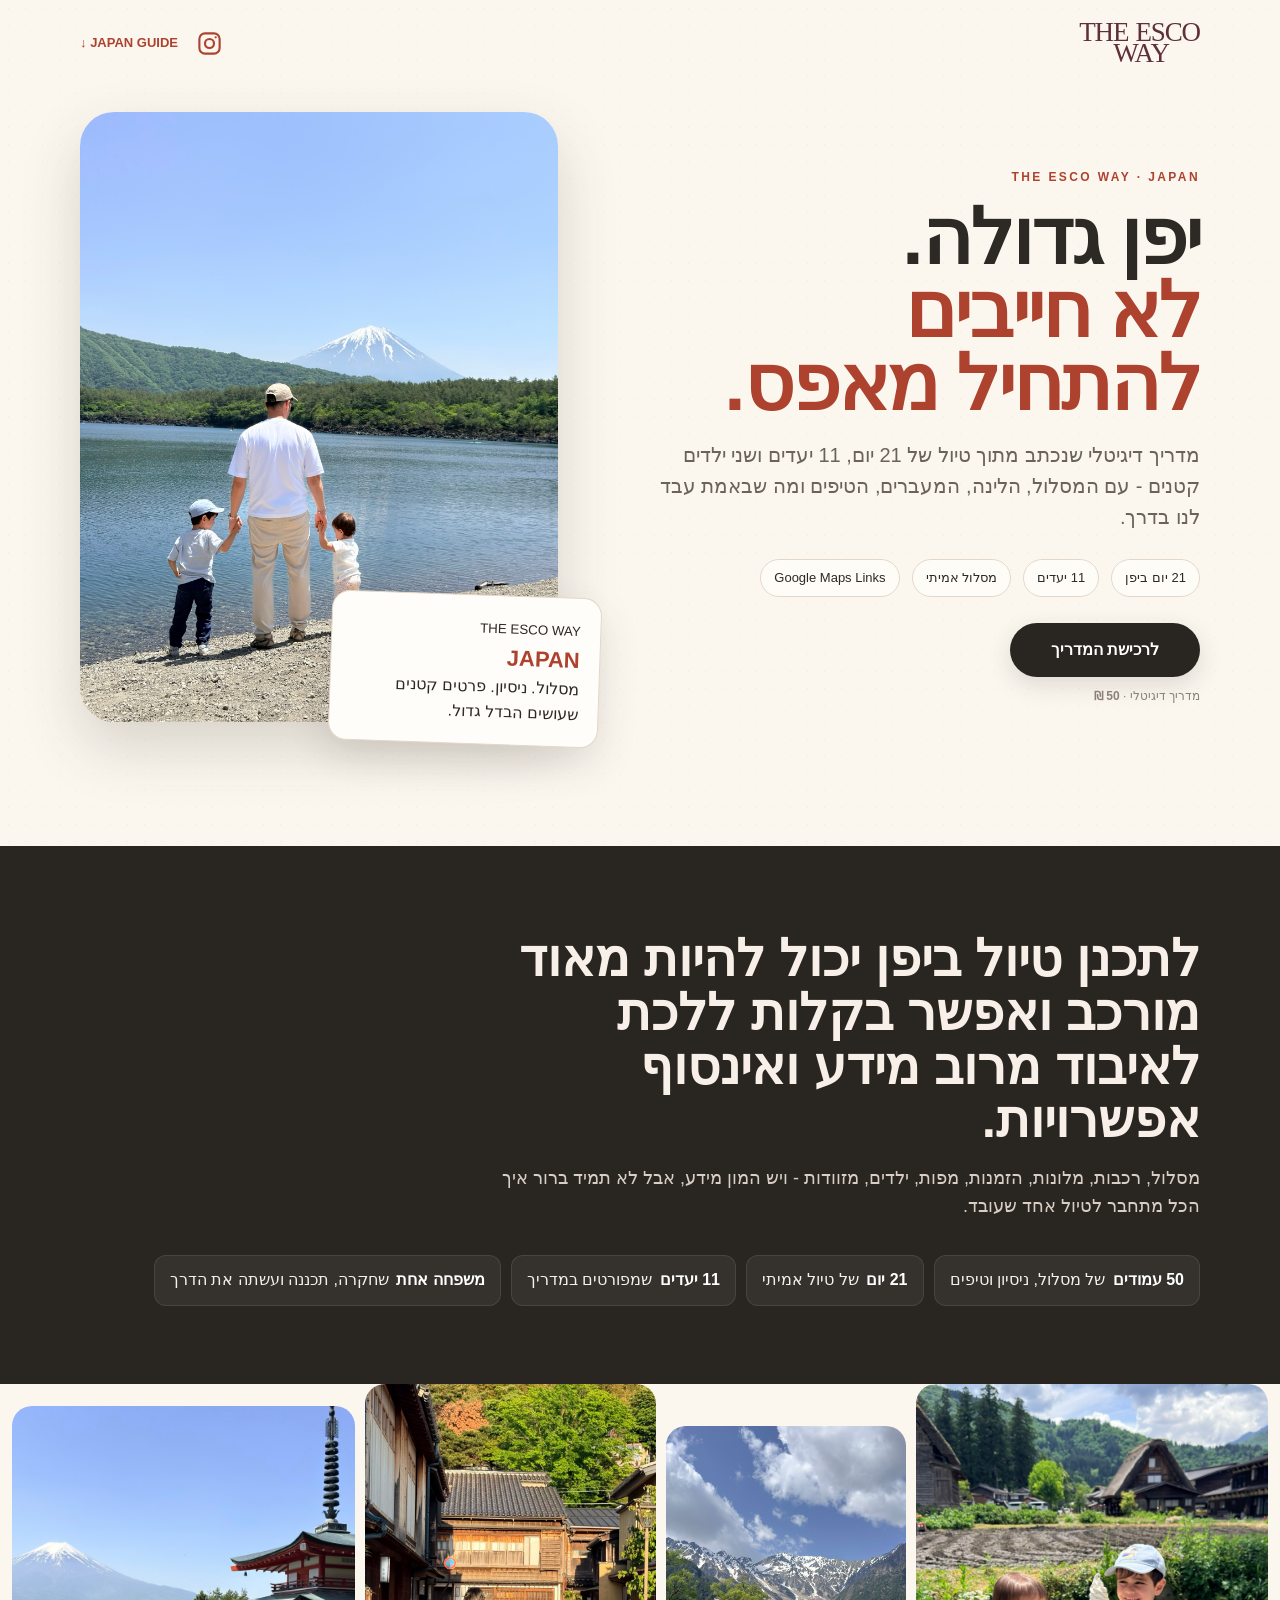
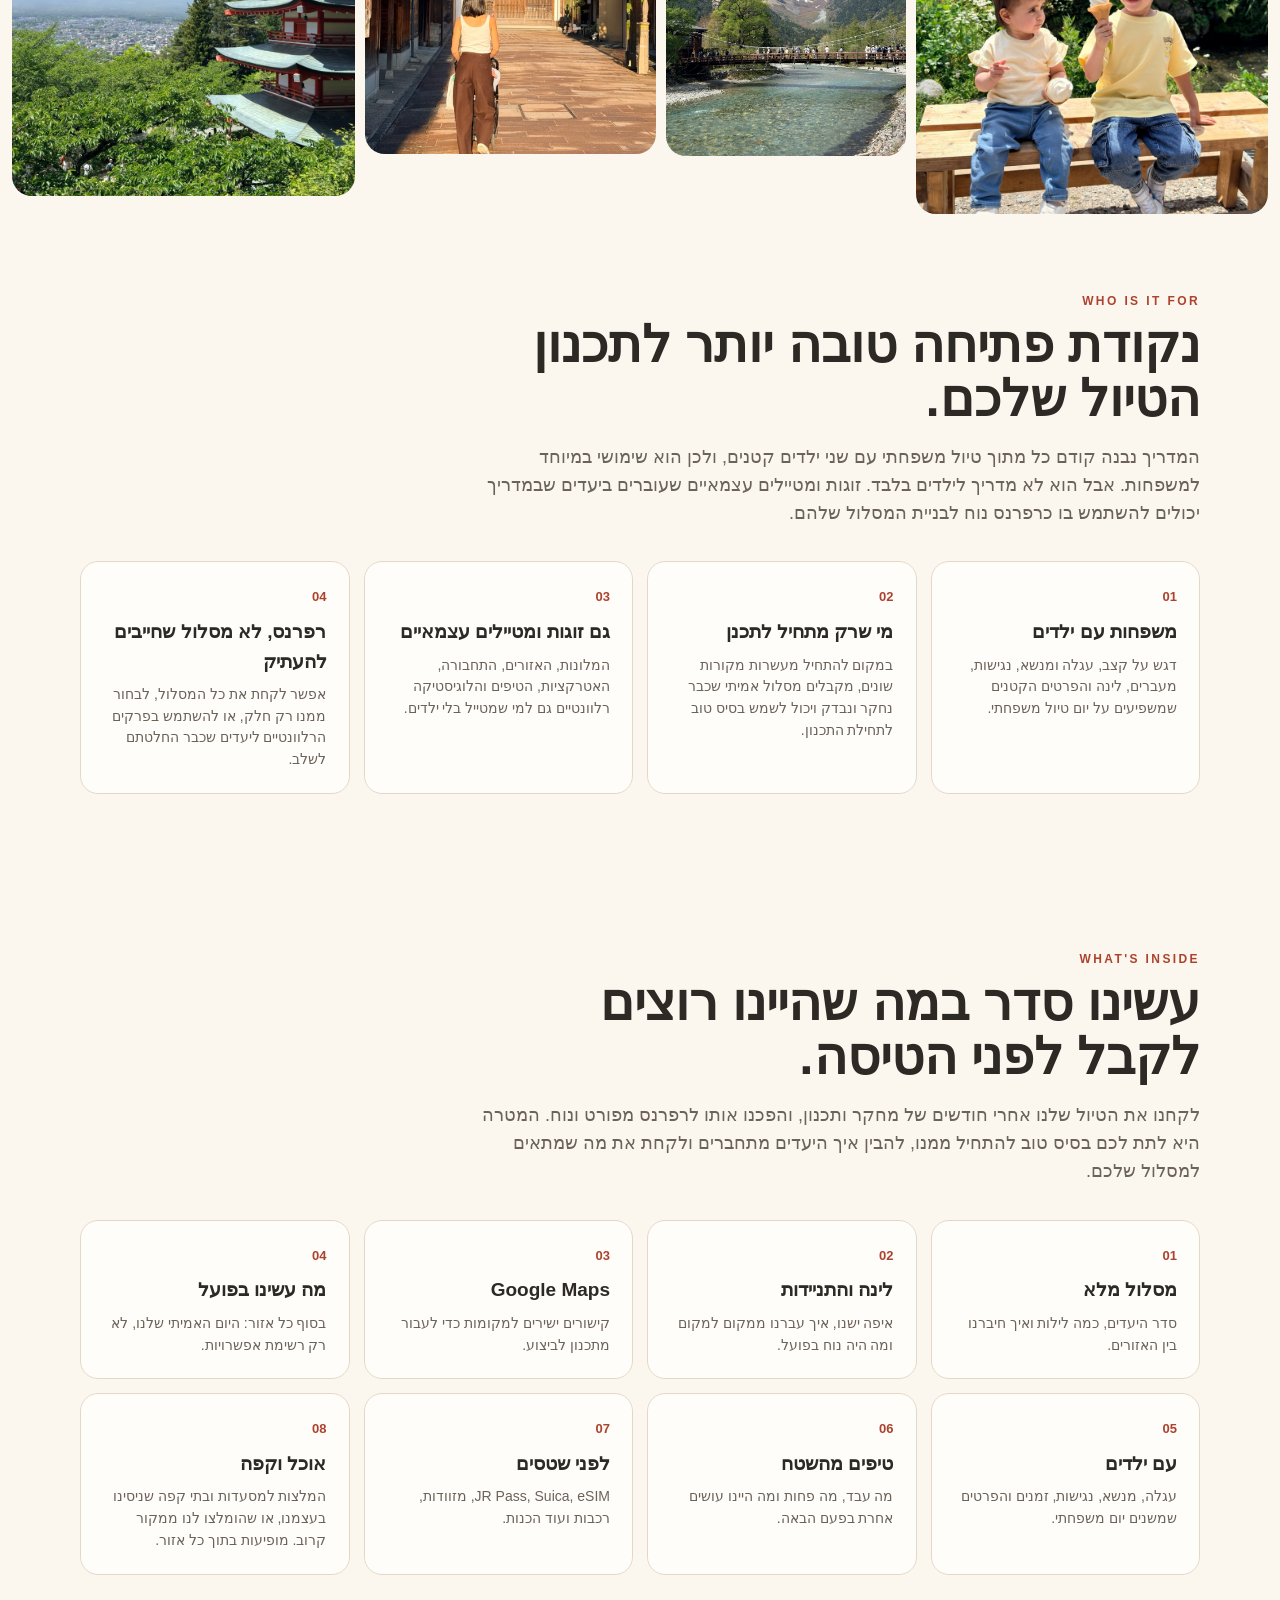
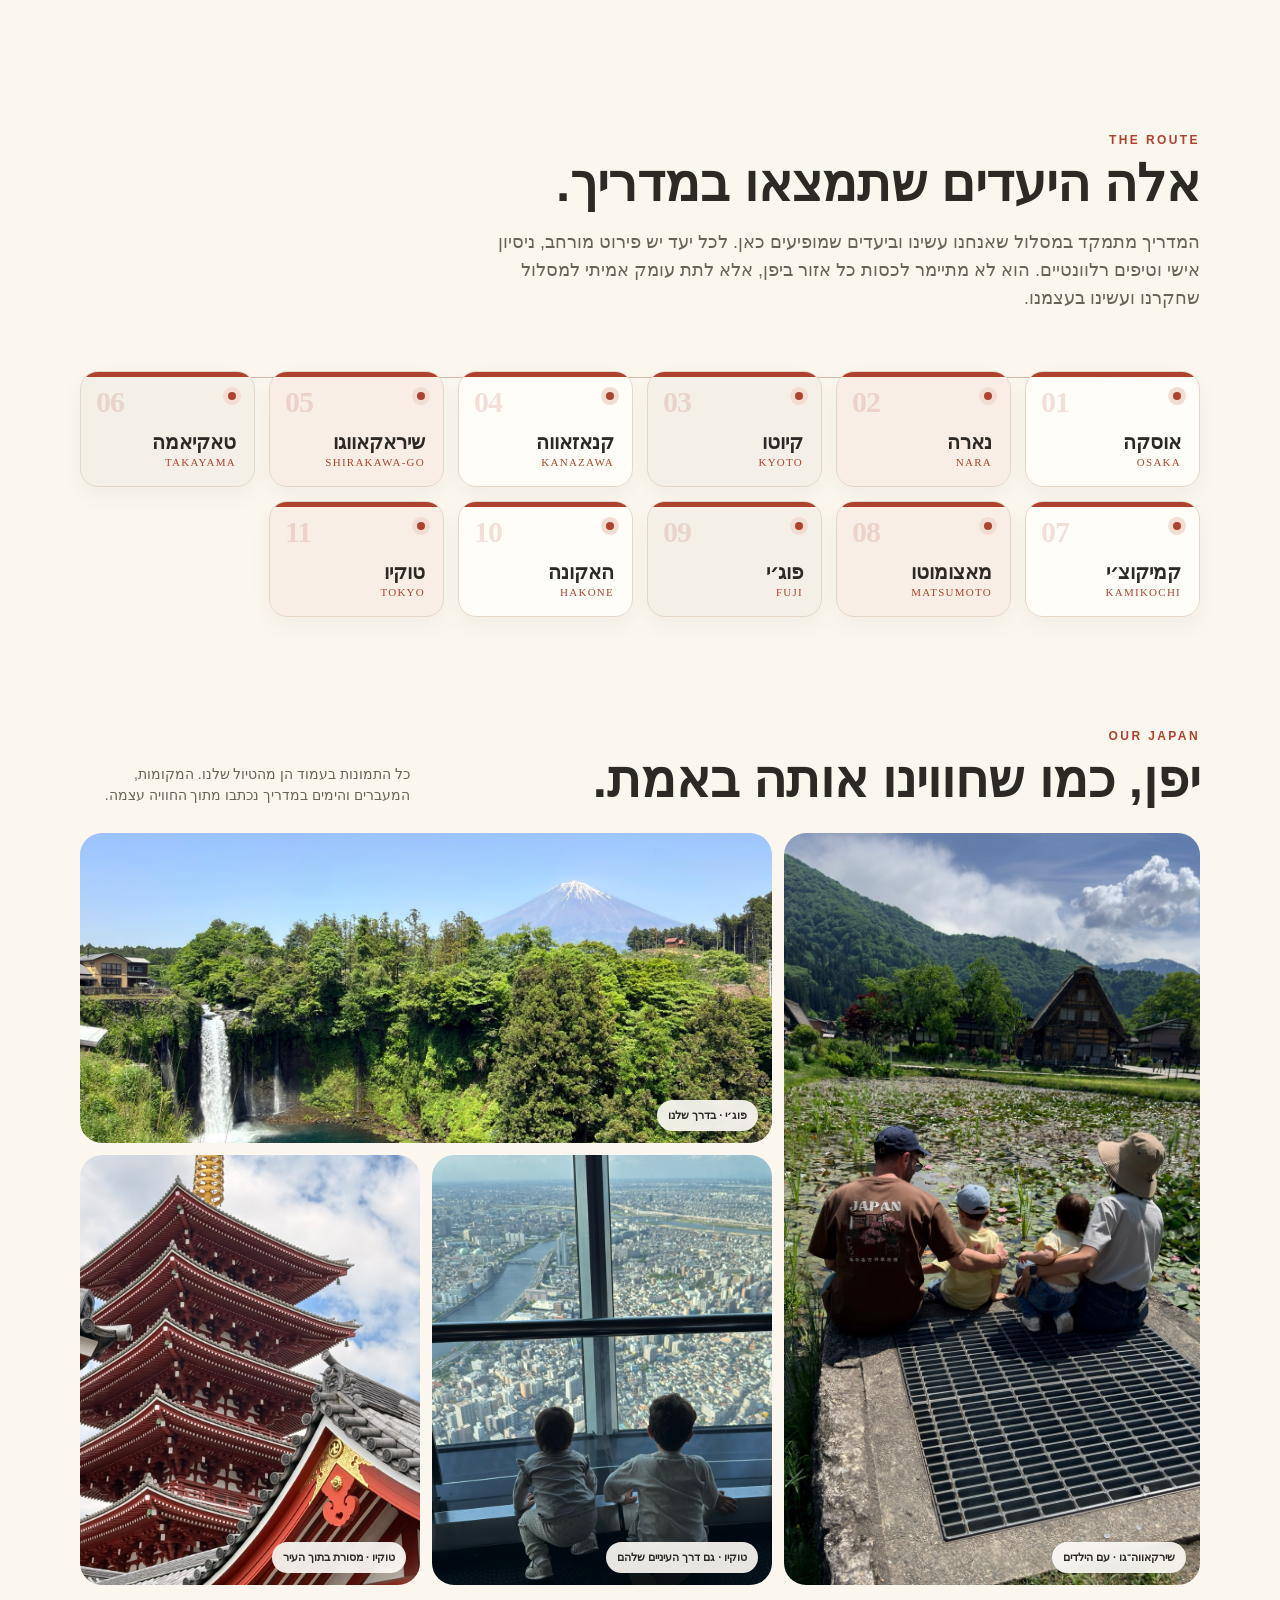
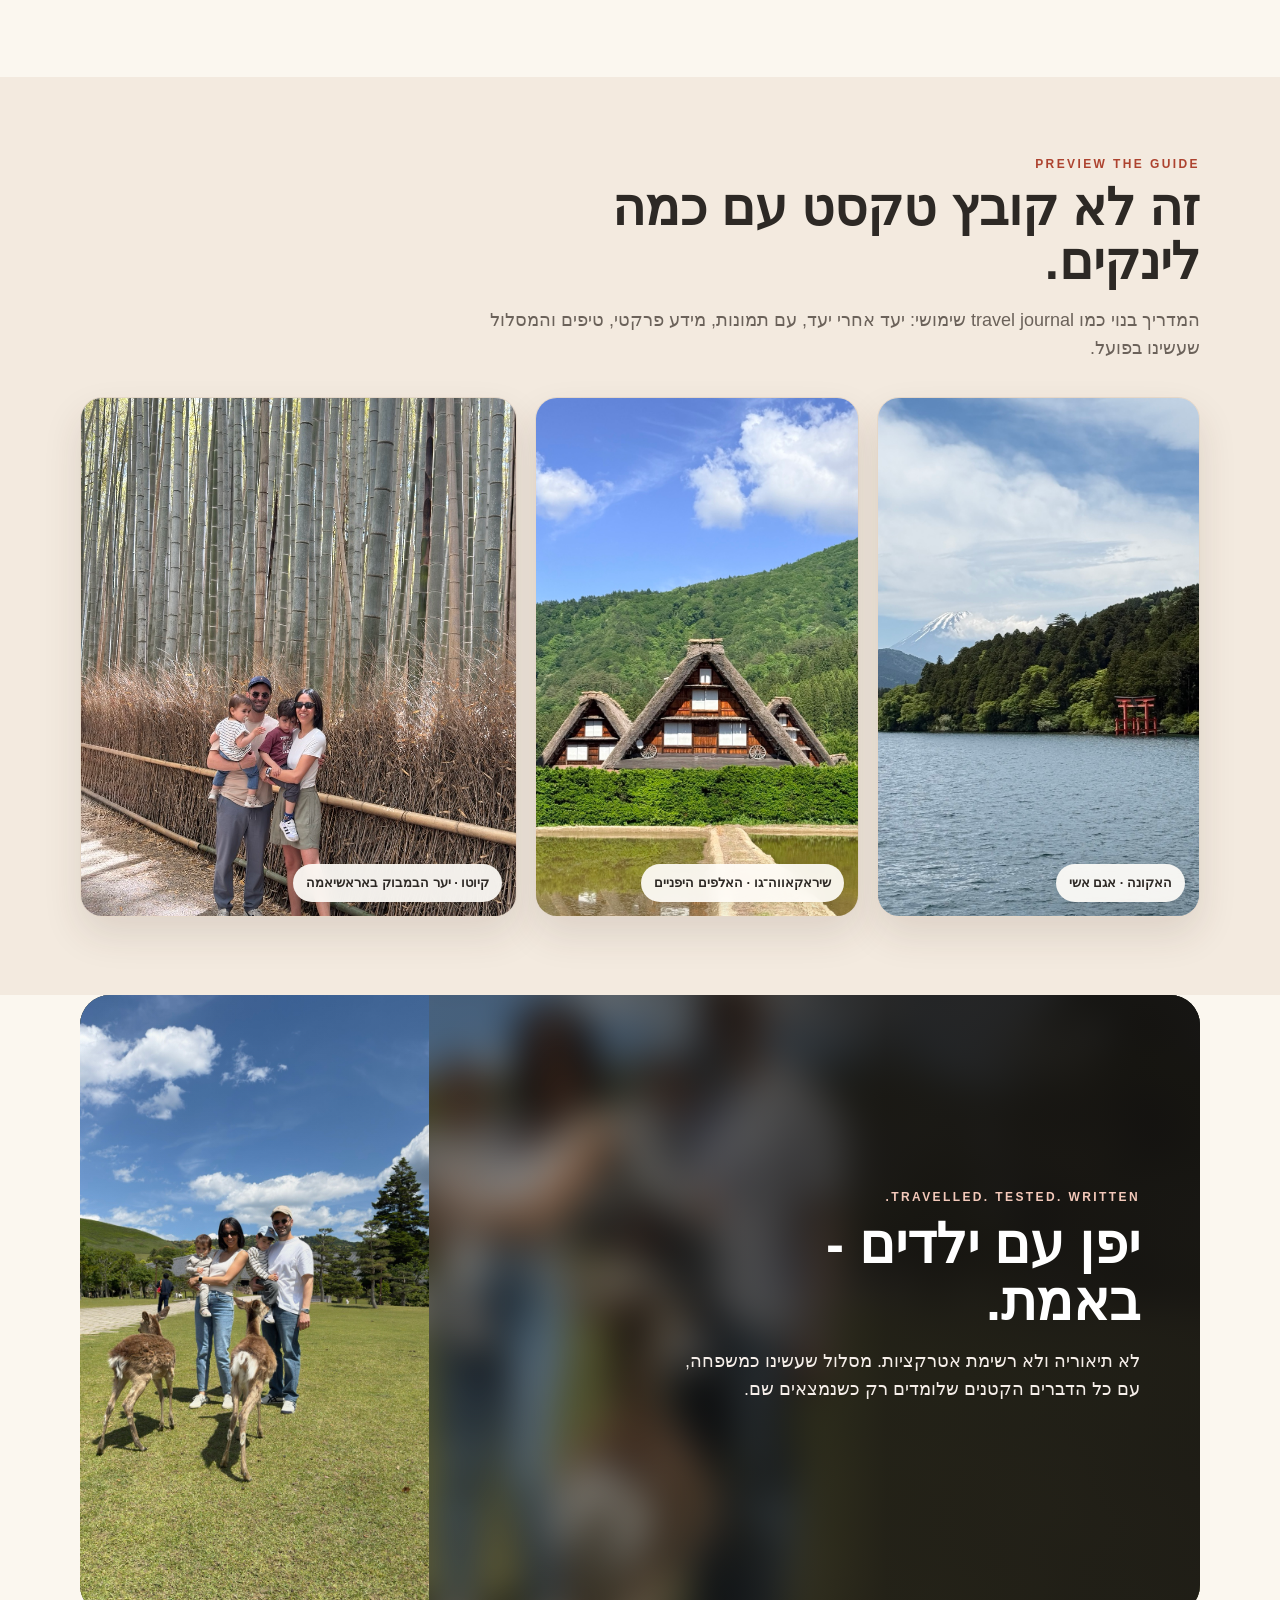
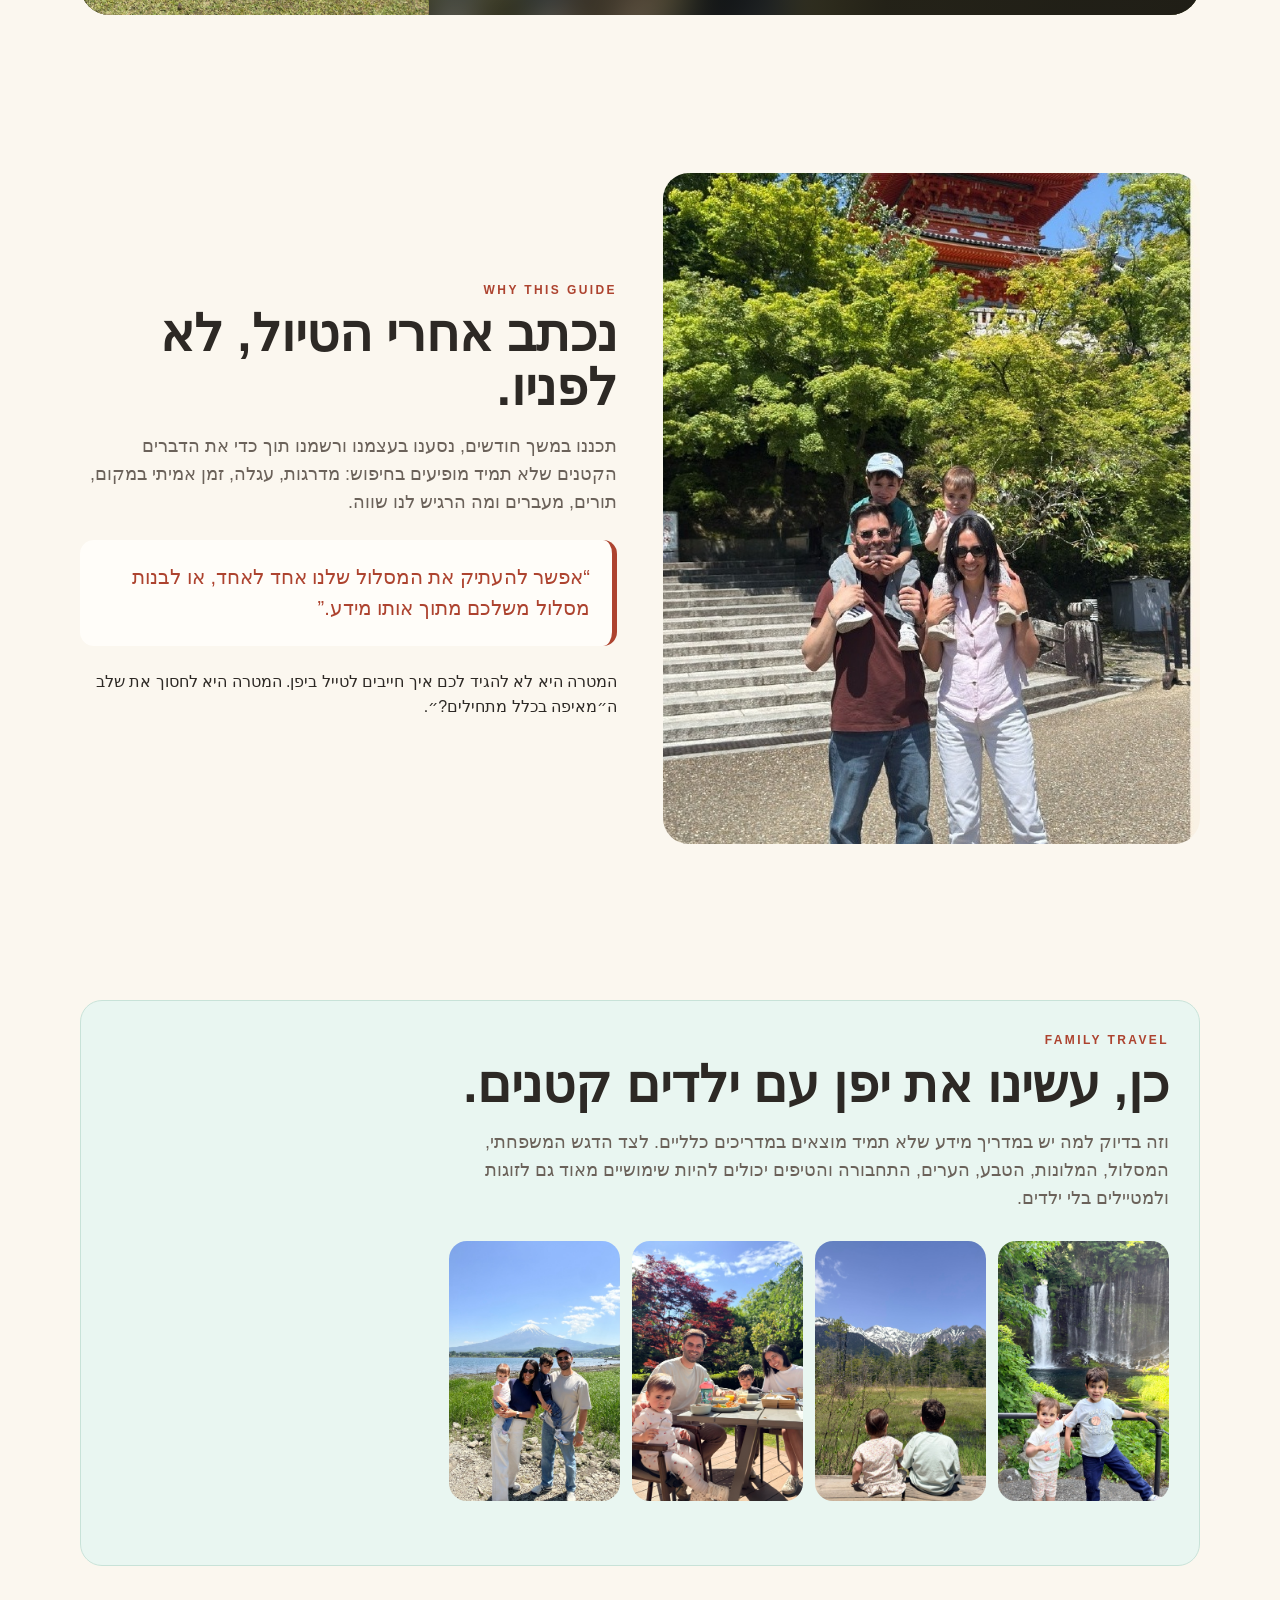
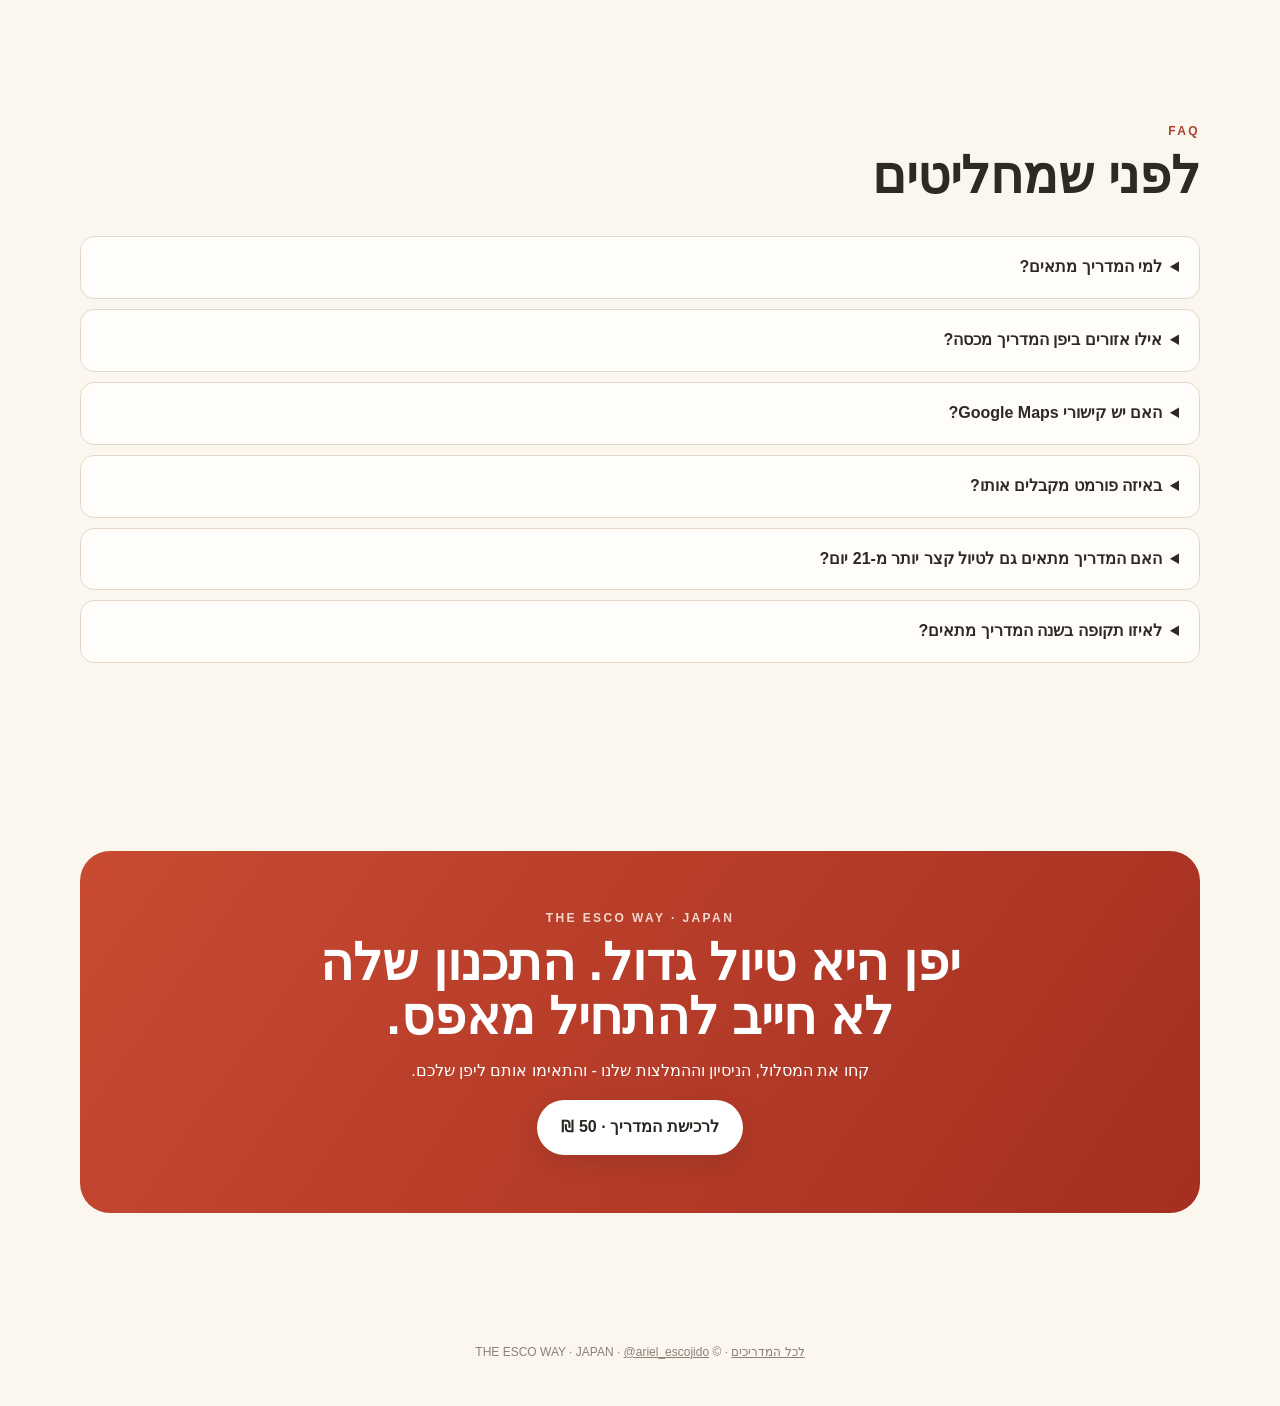
==== commit cf279aea: "Merge c6248ef66b0b05750dfa38f73846bd3bca6a3ab2 into 5703c1163eac0a2e1c5fa7b31931a77647eff8d5" ====
--- a/index.html
+++ b/index.html
@@ -1,8 +1,13 @@
-<!doctype html><html lang="he" dir="rtl" data-page-type="guide" data-guide-id="japan"><head><meta charset="utf-8">
+<!doctype html><html lang="he" dir="rtl"><head><meta charset="utf-8">
 <!-- Google Analytics 4: page views and site traffic -->
 <script async src="https://www.googletagmanager.com/gtag/js?id=G-51PRRH8Y3M"></script>
-
-<meta name="viewport" content="width=device-width,initial-scale=1"><title>THE ESCO WAY - JAPAN | מדריך טיול עצמאי ליפן</title><meta name="description" content="מדריך דיגיטלי בעברית המבוסס על 21 יום ו-11 יעדים ביפן - מסלול, לינה, התניידות, טיפים, ילדים ומה עשינו בפועל."><meta property="og:title" content="THE ESCO WAY - JAPAN"><meta property="og:description" content="לא להתחיל את יפן מעשרות טאבים פתוחים. קבלו בסיס אמיתי לתכנון, מטיול שעשינו בעצמנו."><meta property="og:type" content="website"><link rel="canonical" href="https://arielesc.github.io/the-esco-way/"><style>
+<script>
+  window.dataLayer = window.dataLayer || [];
+  function gtag(){dataLayer.push(arguments);}
+  gtag('js', new Date());
+  gtag('config', 'G-51PRRH8Y3M', {guide_id:'japan'});
+</script>
+<meta name="viewport" content="width=device-width,initial-scale=1"><title>THE ESCO WAY - JAPAN | מדריך טיול עצמאי ליפן</title><meta name="description" content="מדריך דיגיטלי בעברית המבוסס על 21 יום ו-11 יעדים ביפן - מסלול, לינה, התניידות, טיפים, ילדים ומה עשינו בפועל."><meta property="og:title" content="THE ESCO WAY - JAPAN"><meta property="og:description" content="לא להתחיל את יפן מעשרות טאבים פתוחים. קבלו בסיס אמיתי לתכנון, מטיול שעשינו בעצמנו."><meta property="og:type" content="website"><link rel="canonical" href="[CANONICAL_URL]"><style>
 :root{--ink:#2d2925;--muted:#6b625a;--paper:#fbf7ef;--card:#fffdf9;--line:#e5d7c8;--brick:#ad432f;--brick2:#c84a32;--green:#e9f6f1;--yellow:#fff5d9;--blue:#eef4ff;--dark:#292621}*{box-sizing:border-box}html{scroll-behavior:smooth}body{margin:0;font-family:Arial,'Noto Sans Hebrew',sans-serif;background:var(--paper);color:var(--ink);line-height:1.55}body:before{content:'';position:fixed;inset:0;pointer-events:none;opacity:.28;background-image:radial-gradient(circle,#dfc7b7 .7px,transparent .8px);background-size:17px 17px;z-index:-1}a{color:inherit}.wrap{width:min(1120px,calc(100% - 36px));margin:auto}.nav{display:flex;justify-content:space-between;align-items:center;padding:22px 0;font-size:13px}.brand{display:grid;grid-template-columns:auto auto;grid-template-rows:auto auto;column-gap:7px;direction:ltr;width:max-content;color:#5f3038;font-family:Georgia,'Times New Roman',serif;white-space:nowrap;line-height:.78;letter-spacing:-1.1px}.brand .the{grid-column:1;grid-row:1;font:inherit;font-size:27px;font-weight:400;letter-spacing:-1.1px}.brand .esco{grid-column:2;grid-row:1;font:inherit;font-size:27px;font-weight:400;letter-spacing:-1.1px}.brand .way{grid-column:1/3;grid-row:2;font:inherit;font-size:27px;font-weight:400;font-style:normal;letter-spacing:-1.1px;padding-left:34px}.brand:after{display:none}.nav a{text-decoration:none;color:var(--brick);font-weight:700}.navlinks{display:flex;align-items:center;gap:18px}.instagram-link{display:inline-flex;align-items:center;justify-content:center}.instagram-link svg{width:27px;height:27px;display:block}.hero{display:grid;grid-template-columns:1.03fr .97fr;gap:56px;align-items:center;padding:42px 0 84px}.eyebrow{font-size:12px;letter-spacing:2.4px;color:var(--brick);font-weight:800}h1{font-size:clamp(46px,6vw,84px);line-height:.95;margin:14px 0 20px;letter-spacing:-2px}h1 span{display:block;color:var(--brick)}.lead{font-size:20px;color:var(--muted);max-width:610px}.proofline{display:flex;gap:12px;flex-wrap:wrap;margin:26px 0}.pill{border:1px solid var(--line);background:rgba(255,253,249,.8);padding:8px 13px;border-radius:999px;font-size:13px}.cta{display:inline-flex;align-items:center;justify-content:center;background:var(--dark);color:white;text-decoration:none;padding:15px 24px;border-radius:999px;font-weight:800;min-width:190px;box-shadow:0 8px 24px rgba(41,38,33,.14)}.micro{font-size:12px;color:#8b8178;margin-top:10px}.heroimg{position:relative;min-height:570px}.heroimg img{width:82%;height:520px;object-fit:cover;border-radius:28px;display:block;margin-right:auto;box-shadow:0 25px 60px rgba(58,42,32,.18)}.guidecard{position:absolute;right:0;bottom:8px;width:52%;background:var(--card);border:1px solid var(--line);padding:20px;border-radius:18px;box-shadow:0 16px 40px rgba(58,42,32,.14);transform:rotate(2deg)}.guidecard b{display:block;color:var(--brick);font-size:22px}section{padding:78px 0}.sectionhead{max-width:720px;margin-bottom:34px}h2{font-size:clamp(32px,4vw,54px);line-height:1.05;margin:8px 0 14px}.sub{color:var(--muted);font-size:18px}.problem{background:var(--dark);color:#f7efe8}.problem .sub{color:#d8cec6}.tabs{display:flex;gap:10px;flex-wrap:wrap;margin-top:26px}.tab{padding:12px 15px;border-radius:12px;background:rgba(255,255,255,.06);border:1px solid rgba(255,255,255,.09)}.tab b{color:#fff;display:inline-block;margin-left:3px}.grid4{display:grid;grid-template-columns:repeat(4,1fr);gap:14px}.feature{background:var(--card);border:1px solid var(--line);border-radius:18px;padding:22px;min-height:155px}.feature i{font-style:normal;color:var(--brick);font-size:13px;font-weight:800}.feature b{display:block;font-size:19px;margin:8px 0}.feature p{margin:0;color:var(--muted);font-size:14px}.route{display:grid;grid-template-columns:repeat(11,1fr);gap:8px;direction:ltr;align-items:center;margin-top:35px}.stop{direction:rtl;text-align:center;font-size:12px;color:var(--muted)}.dot{width:13px;height:13px;background:var(--brick);border:3px solid #f1d6ca;border-radius:50%;margin:0 auto 9px}.route:before{content:'';height:2px;background:#dcc4b6;grid-column:1/-1;grid-row:1;align-self:start;margin-top:6px}.stop{grid-row:1;z-index:1}.preview{background:#f3eadf}.pages{display:grid;grid-template-columns:1.15fr .85fr .85fr;gap:18px;align-items:center;direction:ltr}.pageMock{direction:rtl;background:var(--card);border:1px solid var(--line);border-radius:20px;overflow:hidden;box-shadow:0 18px 38px rgba(65,44,31,.12)}.pageMock img{width:100%;height:260px;object-fit:cover;display:block}.pageMock .pc{padding:18px}.pageMock b{font-size:20px}.pageMock p{font-size:13px;color:var(--muted);margin:7px 0 0}.real{display:grid;grid-template-columns:1fr 1fr;gap:46px;align-items:center}.real img{width:100%;height:auto;aspect-ratio:4/5;object-fit:cover;object-position:center center;border-radius:26px}.quote{background:var(--card);border-right:5px solid var(--brick);padding:22px;border-radius:14px;color:var(--brick);font-size:20px;margin:24px 0}.familybox{background:var(--green);border:1px solid #c8e2d8;border-radius:22px;padding:30px}.faq details{background:var(--card);border:1px solid var(--line);border-radius:14px;padding:18px 20px;margin:10px 0}.faq summary{font-weight:800;cursor:pointer}.faq p{color:var(--muted);margin-bottom:0}.final{text-align:center;padding:100px 0}.final .box{background:linear-gradient(125deg,var(--brick2),#a42f20);color:white;border-radius:30px;padding:58px 24px}.final h2{margin-inline:auto;max-width:700px}.final .cta{background:white;color:var(--dark)}footer{padding:30px 0 45px;color:#8b8178;font-size:12px;text-align:center}@media(max-width:800px){.wrap{width:min(100% - 28px,620px)}.nav{padding:17px 0}.hero{grid-template-columns:1fr;gap:34px;padding:30px 0 58px}h1{font-size:54px}.lead{font-size:18px}.heroimg{min-height:430px}.heroimg img{width:88%;height:390px;border-radius:22px}.guidecard{width:61%;padding:16px}section{padding:58px 0}.grid4{grid-template-columns:1fr 1fr}.route{grid-template-columns:1fr 1fr;direction:rtl}.route:before{display:none}.stop{grid-row:auto;text-align:right;display:flex;align-items:center;gap:10px;background:var(--card);border:1px solid var(--line);padding:10px;border-radius:12px}.dot{margin:0;flex:0 0 auto}.pages{display:flex;overflow-x:auto;scroll-snap-type:x mandatory;padding-bottom:10px}.pageMock{min-width:82%;scroll-snap-align:center}.real{grid-template-columns:1fr;gap:28px}.real img{height:auto;aspect-ratio:4/5}.final{padding:60px 0}.final .box{padding:42px 20px;border-radius:22px}}@media(max-width:480px){h1{font-size:47px}.grid4{grid-template-columns:1fr}.proofline{gap:8px}.pill{font-size:12px}.cta{width:100%}}
 
 /* V2 — photography-led editorial layer */
@@ -53,4 +58,6 @@
 
 /* Purchase lead modal */
 .purchase-modal{position:fixed;inset:0;z-index:9999;display:none;align-items:center;justify-content:center;padding:22px;direction:rtl}.purchase-modal.open{display:flex}.purchase-backdrop{position:absolute;inset:0;background:rgba(35,30,26,.62);backdrop-filter:blur(6px)}.purchase-dialog{position:relative;width:min(520px,100%);background:var(--card);border:1px solid var(--line);border-radius:26px;padding:30px;box-shadow:0 30px 90px rgba(35,30,26,.28);z-index:1}.purchase-close{position:absolute;top:14px;left:14px;border:0;background:#f3eadf;width:38px;height:38px;border-radius:50%;font-size:24px;line-height:1;cursor:pointer;color:var(--ink)}.purchase-dialog h3{font-size:32px;line-height:1.08;margin:8px 0 8px}.purchase-dialog .purchase-intro{color:var(--muted);margin:0 0 22px}.purchase-price{display:inline-flex;gap:8px;align-items:center;background:#f8eee5;color:var(--brick);font-weight:800;border-radius:999px;padding:8px 12px;margin-bottom:18px}.purchase-form{display:grid;gap:14px}.purchase-field{display:grid;gap:6px;text-align:right}.purchase-field label{font-size:13px;font-weight:800}.purchase-field input{width:100%;border:1px solid var(--line);background:white;border-radius:12px;padding:13px 14px;font:inherit;color:var(--ink);outline:none}.purchase-field input:focus{border-color:#c98570;box-shadow:0 0 0 3px rgba(173,67,47,.09)}.purchase-submit{border:0;background:var(--dark);color:#fff;border-radius:999px;padding:15px 20px;font:inherit;font-weight:800;cursor:pointer;margin-top:4px}.purchase-note{font-size:12px;color:#8b8178;margin:2px 0 0;text-align:center}.purchase-status{display:none;text-align:center;padding:16px 4px 4px}.purchase-status.show{display:block}.purchase-status strong{display:block;font-size:24px;margin-bottom:8px}.purchase-status p{color:var(--muted);margin:0}.purchase-form.hidden{display:none}@media(max-width:600px){.purchase-modal{align-items:flex-end;padding:10px}.purchase-dialog{border-radius:24px 24px 16px 16px;padding:26px 20px 22px}.purchase-dialog h3{font-size:28px}}
-</style><meta property="og:image" content="https://arielesc.github.io/the-esco-way/photo-01.jpg"><meta property="og:url" content="https://arielesc.github.io/the-esco-way/"><script defer src="assets/experience.js"></script></head><body><header class="wrap"><div class="nav"><div class="brand" aria-label="THE ESCO WAY"><span class="the">THE</span><span class="esco">ESCO</span><span class="way">WAY</span></div><div class="navlinks"><a class="instagram-link" href="https://www.instagram.com/ariel_escojido?stkn=dmM4bjkwaGRwMHF3&utm_source=qr" target="_blank" rel="noopener noreferrer" aria-label="Instagram @ariel_escojido" data-event="instagram_header_click"><svg viewBox="0 0 24 24" fill="none" stroke="currentColor" stroke-width="1.9" stroke-linecap="round" stroke-linejoin="round" aria-hidden="true"><rect x="3" y="3" width="18" height="18" rx="5"></rect><circle cx="12" cy="12" r="4"></circle><circle cx="17.5" cy="6.5" r="1" fill="currentColor" stroke="none"></circle></svg></a><a href="#buy">JAPAN GUIDE ↓</a></div></div></header><main><section class="hero wrap"><div><div class="eyebrow">THE ESCO WAY · JAPAN</div><h1>יפן גדולה.<span>לא חייבים להתחיל מאפס.</span></h1><p class="lead">מדריך דיגיטלי שנכתב מתוך טיול של 21 יום, 11 יעדים ושני ילדים קטנים - עם המסלול, הלינה, המעברים, הטיפים ומה שבאמת עבד לנו בדרך.</p><div class="proofline"><span class="pill">21 יום ביפן</span><span class="pill">11 יעדים</span><span class="pill">מסלול אמיתי</span><span class="pill">Google Maps Links</span></div><a class="cta" href="#purchase" data-purchase-open data-event="hero_cta_click">לרכישת המדריך</a><div class="micro">מדריך דיגיטלי · <b>49 ₪ מחיר השקה</b></div></div><div class="heroimg"><img src="photo-01.jpg" alt="הר פוג'י מתוך הטיול של The Esco Way"><div class="guidecard"><small>THE ESCO WAY</small><b>JAPAN</b><span>מסלול. ניסיון. פרטים קטנים שעושים הבדל גדול.</span></div></div></section><section class="problem"><div class="wrap"><div class="sectionhead"><h2>לתכנן טיול ביפן יכול להיות מאוד מורכב ואפשר בקלות ללכת לאיבוד מרוב מידע ואינסוף אפשרויות.</h2><p class="sub">מסלול, רכבות, מלונות, הזמנות, מפות, ילדים, מזוודות - ויש המון מידע, אבל לא תמיד ברור איך הכל מתחבר לטיול אחד שעובד.</p></div><div class="tabs"><span class="tab"><b>50 עמודים</b> של מסלול, ניסיון וטיפים</span><span class="tab"><b>21 יום</b> של טיול אמיתי</span><span class="tab"><b>11 יעדים</b> שמפורטים במדריך</span><span class="tab"><b>משפחה אחת</b> שחקרה, תכננה ועשתה את הדרך</span></div></div></section><section class="photo-break"><div class="photo-strip"><figure><img loading="lazy" src="photo-02.jpg" alt="רגע מהטיול המשפחתי שלנו ביפן"></figure><figure><img loading="lazy" src="photo-03.jpg" alt="רגע מהטיול המשפחתי שלנו ביפן"></figure><figure><img loading="lazy" src="photo-04.jpg" alt="רגע מהטיול המשפחתי שלנו ביפן"></figure><figure><img loading="lazy" src="photo-05.jpg" alt="רגע מהטיול המשפחתי שלנו ביפן"></figure></div></section><section><div class="wrap"><div class="sectionhead"><div class="eyebrow">WHO IS IT FOR</div><h2>נקודת פתיחה טובה יותר לתכנון הטיול שלכם.</h2><p class="sub">המדריך נבנה קודם כל מתוך טיול משפחתי עם שני ילדים קטנים, ולכן הוא שימושי במיוחד למשפחות. אבל הוא לא מדריך לילדים בלבד. זוגות ומטיילים עצמאיים שעוברים ביעדים שבמדריך יכולים להשתמש בו כרפרנס נוח לבניית המסלול שלהם.</p></div><div class="grid4"><div class="feature"><i>01</i><b>משפחות עם ילדים</b><p>דגש על קצב, עגלה ומנשא, נגישות, מעברים, לינה והפרטים הקטנים שמשפיעים על יום טיול משפחתי.</p></div><div class="feature"><i>02</i><b>מי שרק מתחיל לתכנן</b><p>במקום להתחיל מעשרות מקורות שונים, מקבלים מסלול אמיתי שכבר נחקר ונבדק ויכול לשמש בסיס טוב לתחילת התכנון.</p></div><div class="feature"><i>03</i><b>גם זוגות ומטיילים עצמאיים</b><p>המלונות, האזורים, התחבורה, האטרקציות, הטיפים והלוגיסטיקה רלוונטיים גם למי שמטייל בלי ילדים.</p></div><div class="feature"><i>04</i><b>רפרנס, לא מסלול שחייבים להעתיק</b><p>אפשר לקחת את כל המסלול, לבחור ממנו רק חלק, או להשתמש בפרקים הרלוונטיים ליעדים שכבר החלטתם לשלב.</p></div></div></div></section><section><div class="wrap"><div class="sectionhead"><div class="eyebrow">WHAT'S INSIDE</div><h2>עשינו סדר במה שהיינו רוצים לקבל לפני הטיסה.</h2><p class="sub">לקחנו את הטיול שלנו אחרי חודשים של מחקר ותכנון, והפכנו אותו לרפרנס מפורט ונוח. המטרה היא לתת לכם בסיס טוב להתחיל ממנו, להבין איך היעדים מתחברים ולקחת את מה שמתאים למסלול שלכם.</p></div><div class="grid4"><div class="feature"><i>01</i><b>מסלול מלא</b><p>סדר היעדים, כמה לילות ואיך חיברנו בין האזורים.</p></div><div class="feature"><i>02</i><b>לינה והתניידות</b><p>איפה ישנו, איך עברנו ממקום למקום ומה היה נוח בפועל.</p></div><div class="feature"><i>03</i><b>Google Maps</b><p>קישורים ישירים למקומות כדי לעבור מתכנון לביצוע.</p></div><div class="feature"><i>04</i><b>מה עשינו בפועל</b><p>בסוף כל אזור: היום האמיתי שלנו, לא רק רשימת אפשרויות.</p></div><div class="feature"><i>05</i><b>עם ילדים</b><p>עגלה, מנשא, נגישות, זמנים והפרטים שמשנים יום משפחתי.</p></div><div class="feature"><i>06</i><b>טיפים מהשטח</b><p>מה עבד, מה פחות ומה היינו עושים אחרת בפעם הבאה.</p></div><div class="feature"><i>07</i><b>לפני שטסים</b><p>JR Pass, Suica, eSIM, מזוודות, רכבות ועוד הכנות.</p></div><div class="feature"><i>08</i><b>אוכל וקפה</b><p>המלצות למסעדות ובתי קפה שניסינו בעצמנו, או שהומלצו לנו ממקור קרוב. מופיעות בתוך כל אזור.</p></div></div></div></section><section><div class="wrap"><div class="sectionhead"><div class="eyebrow">THE ROUTE</div><h2>אלה היעדים שתמצאו במדריך.</h2><p class="sub">המדריך מתמקד במסלול שאנחנו עשינו וביעדים שמופיעים כאן. לכל יעד יש פירוט מורחב, ניסיון אישי וטיפים רלוונטיים. הוא לא מתיימר לכסות כל אזור ביפן, אלא לתת עומק אמיתי למסלול שחקרנו ועשינו בעצמנו.</p></div><div class="route route-cards"><div class="stop"><span class="route-num">01</span><span class="route-name">אוסקה</span><span class="route-en">OSAKA</span></div><div class="stop"><span class="route-num">02</span><span class="route-name">נארה</span><span class="route-en">NARA</span></div><div class="stop"><span class="route-num">03</span><span class="route-name">קיוטו</span><span class="route-en">KYOTO</span></div><div class="stop"><span class="route-num">04</span><span class="route-name">קנאזאווה</span><span class="route-en">KANAZAWA</span></div><div class="stop"><span class="route-num">05</span><span class="route-name">שיראקאווגו</span><span class="route-en">SHIRAKAWA-GO</span></div><div class="stop"><span class="route-num">06</span><span class="route-name">טאקיאמה</span><span class="route-en">TAKAYAMA</span></div><div class="stop"><span class="route-num">07</span><span class="route-name">קמיקוצ׳י</span><span class="route-en">KAMIKOCHI</span></div><div class="stop"><span class="route-num">08</span><span class="route-name">מאצומוטו</span><span class="route-en">MATSUMOTO</span></div><div class="stop"><span class="route-num">09</span><span class="route-name">פוג׳י</span><span class="route-en">FUJI</span></div><div class="stop"><span class="route-num">10</span><span class="route-name">האקונה</span><span class="route-en">HAKONE</span></div><div class="stop"><span class="route-num">11</span><span class="route-name">טוקיו</span><span class="route-en">TOKYO</span></div></div></div></section><section class="editorial"><div class="wrap"><div class="editorial-head"><div><div class="eyebrow">OUR JAPAN</div><h2>יפן, כמו שחווינו אותה באמת.</h2></div><div class="editorial-note">כל התמונות בעמוד הן מהטיול שלנו. המקומות, המעברים והימים במדריך נכתבו מתוך החוויה עצמה.</div></div><div class="editorial-grid"><figure class="big"><img loading="lazy" src="photo-06.jpg" alt="שירקאווה־גו · עם הילדים"><span class="caption">שירקאווה־גו · עם הילדים</span></figure><figure class="wide"><img loading="lazy" src="photo-07.jpg" alt="פוג׳י · בדרך שלנו"><span class="caption">פוג׳י · בדרך שלנו</span></figure><figure class="portrait show-full"><img loading="lazy" src="photo-08.jpg" alt="טוקיו · גם דרך העיניים שלהם"><span class="caption">טוקיו · גם דרך העיניים שלהם</span></figure><figure class="show-full"><img loading="lazy" src="photo-09.jpg" alt="טוקיו · מסורת בתוך העיר"><span class="caption">טוקיו · מסורת בתוך העיר</span></figure></div></div></section><section class="preview" id="preview"><div class="wrap"><div class="sectionhead"><div class="eyebrow">PREVIEW THE GUIDE</div><h2>זה לא קובץ טקסט עם כמה לינקים.</h2><p class="sub">המדריך בנוי כמו travel journal שימושי: יעד אחרי יעד, עם תמונות, מידע פרקטי, טיפים והמסלול שעשינו בפועל.</p></div><div class="pages"><article class="pageMock preview-photo"><img src="photo-10.jpg" alt="קיוטו · יער הבמבוק באראשיאמה"><div class="preview-caption">קיוטו · יער הבמבוק באראשיאמה</div></article><article class="pageMock preview-photo"><img src="photo-11.jpg" alt="שיראקאווה־גו · האלפים היפניים"><div class="preview-caption">שיראקאווה־גו · האלפים היפניים</div></article><article class="pageMock preview-photo"><img src="photo-12.jpg" alt="האקונה · אגם אשי"><div class="preview-caption">האקונה · אגם אשי</div></article></div></div></section><section class="family-cinema"><div class="wrap"><div class="frame"><figure class="family-photo"><img class="family-photo-bg" src="photo-13.jpg" alt="" aria-hidden="true"><img class="family-photo-main" src="photo-13.jpg" alt="תמונה משפחתית מיפן"></figure><div class="overlay"><div class="copy"><div class="eyebrow">TRAVELLED. TESTED. WRITTEN.</div><h2>יפן עם ילדים - באמת.</h2><p>לא תיאוריה ולא רשימת אטרקציות. מסלול שעשינו כמשפחה, עם כל הדברים הקטנים שלומדים רק כשנמצאים שם.</p></div></div></div></div></section><section><div class="wrap real"><img src="photo-14.jpg" alt="אריאל, גל והמשפחה בטיול ביפן"><div><div class="eyebrow">WHY THIS GUIDE</div><h2>נכתב אחרי הטיול, לא לפניו.</h2><p class="sub">תכננו במשך חודשים, נסענו בעצמנו ורשמנו תוך כדי את הדברים הקטנים שלא תמיד מופיעים בחיפוש: מדרגות, עגלה, זמן אמיתי במקום, תורים, מעברים ומה הרגיש לנו שווה.</p><div class="quote">“אפשר להעתיק את המסלול שלנו אחד לאחד, או לבנות מסלול משלכם מתוך אותו מידע.”</div><p>המטרה היא לא להגיד לכם איך חייבים לטייל ביפן. המטרה היא לחסוך את שלב ה״מאיפה בכלל מתחילים?״.</p></div></div></section><section><div class="wrap familybox"><div class="sectionhead"><div class="eyebrow">FAMILY TRAVEL</div><h2>כן, עשינו את יפן עם ילדים קטנים.</h2><p class="sub">וזה בדיוק למה יש במדריך מידע שלא תמיד מוצאים במדריכים כלליים. לצד הדגש המשפחתי, המסלול, המלונות, הטבע, הערים, התחבורה והטיפים יכולים להיות שימושיים מאוד גם לזוגות ולמטיילים בלי ילדים.</p><div class="mini-gallery"><img loading="lazy" src="photo-15.jpg" alt="יפן עם ילדים מתוך הטיול שלנו"><img loading="lazy" src="photo-16.jpg" alt="יפן עם ילדים מתוך הטיול שלנו"><img loading="lazy" src="photo-17.jpg" alt="יפן עם ילדים מתוך הטיול שלנו"><img loading="lazy" src="photo-18.jpg" alt="תמונה משפחתית עם הר פוג׳י ברקע"></div></div></div></section><section class="faq"><div class="wrap"><div class="sectionhead"><div class="eyebrow">FAQ</div><h2>לפני שמחליטים</h2></div><details><summary>למי המדריך מתאים?</summary><p>בעיקר למשפחות עם ילדים שמתכננות טיול עצמאי ליפן, וגם לזוגות ולמטיילים עצמאיים שרוצים נקודת פתיחה מסודרת. הוא מתאים במיוחד למי שנמצא בתחילת התכנון ורוצה להשתמש במסלול אמיתי ומפורט כרפרנס, ולא להתחיל מאפס.</p></details><details><summary>אילו אזורים ביפן המדריך מכסה?</summary><p>המדריך מתמקד באוסקה, נארה, קיוטו, קנאזאווה, שיראקאווגו, טאקיאמה, קמיקוצ׳י, מאצומוטו, אזור פוג׳י, האקונה וטוקיו. אלה היעדים שחקרנו ושילבנו בטיול שלנו, והמדריך אינו מדריך אנציקלופדי לכל יפן.</p></details><details><summary>האם יש קישורי Google Maps?</summary><p>כן. המדריך כולל קישורים ישירים למקומות ולאטרקציות לאורך המסלול.</p></details><details><summary>באיזה פורמט מקבלים אותו?</summary><p>לאחר קבלת התשלום יישלח אליכם לינק להורדת המדריך כקובץ PDF דיגיטלי. המדריך כולל קישורים לחיצים ל-Google Maps, אתרים ומקורות שימושיים, כך שאפשר לשמור אותו בטלפון, בטאבלט או במחשב ולהשתמש בו גם במהלך הטיול.</p></details><details><summary>האם המדריך מתאים גם לטיול קצר יותר מ-21 יום?</summary><p>בהחלט. המדריך מבוסס על הטיול שלנו שנמשך 21 יום, אבל ממש לא חייבים לעשות את כולו. אפשר להשתמש בו כרפרנס, לבחור מתוכו את היעדים שמתאימים לכם ולבנות מסלול קצר יותר בהתאם לזמן, לקצב ולסגנון הטיול שלכם.</p></details><details><summary>לאיזו תקופה בשנה המדריך מתאים?</summary><p>הטיול שלנו התקיים בחודש מאי, ולכן החוויות, התנאים וההמלצות במדריך מבוססים על התקופה הזו. עם זאת, רוב המסלול, היעדים והמידע במדריך רלוונטיים לאורך כל השנה ויכולים לשמש בסיס מצוין לתכנון בכל עונה - כמובן תוך התאמה למזג האוויר, לעונתיות ולתנאים הרלוונטיים למועד הטיול שלכם.</p></details></div></section><section class="final" id="buy"><div class="wrap"><div class="box"><div class="eyebrow" style="color:#f5d7cd">THE ESCO WAY · JAPAN</div><h2>יפן היא טיול גדול. התכנון שלה לא חייב להתחיל מאפס.</h2><p>קחו את המסלול, הניסיון וההמלצות שלנו - והתאימו אותם ליפן שלכם.</p><a class="cta" href="#purchase" data-purchase-open data-event="purchase_cta_click">לרכישת המדריך · 49 ₪</a></div></div></section></main><footer class="wrap">© THE ESCO WAY · JAPAN · <a href="https://www.instagram.com/ariel_escojido?stkn=dmM4bjkwaGRwMHF3&utm_source=qr" target="_blank" rel="noopener noreferrer">@ariel_escojido</a></footer><div class="purchase-modal" id="purchaseModal" aria-hidden="true"><div class="purchase-backdrop" data-purchase-close></div><div class="purchase-dialog" role="dialog" aria-modal="true" aria-labelledby="purchaseTitle"><button class="purchase-close" type="button" aria-label="סגירה" data-purchase-close>×</button><div class="eyebrow">THE ESCO WAY · JAPAN</div><h3 id="purchaseTitle">רוצים לרכוש את המדריך?</h3><p class="purchase-intro">השאירו פרטים ונחזור אליכם להשלמת התשלום וקבלת המדריך.</p><div class="purchase-price">מחיר השקה · 49 ₪</div><form class="purchase-form" id="purchaseForm" action="https://formspree.io/f/maeqepkl" method="POST"><input type="hidden" name="subject" value="רכישה חדשה - THE ESCO WAY JAPAN"><input type="hidden" name="product" value="THE ESCO WAY - JAPAN"><input type="hidden" name="price" value="49 ILS"><div class="purchase-field"><label for="purchaseName">שם מלא</label><input id="purchaseName" name="name" autocomplete="name" required></div><div class="purchase-field"><label for="purchasePhone">טלפון</label><input id="purchasePhone" name="phone" type="tel" inputmode="tel" autocomplete="tel" required></div><div class="purchase-field"><label for="purchaseEmail">אימייל</label><input id="purchaseEmail" name="email" type="email" autocomplete="email" required></div><button class="purchase-submit" type="submit">שליחת פרטים לרכישה</button><p class="purchase-note">לא מתבצע חיוב באתר. לאחר קבלת הפרטים ניצור איתכם קשר להשלמת התשלום.</p></form><div class="purchase-status" id="purchaseStatus"><strong>תודה! הפרטים התקבלו 🙌</strong><p>ניצור איתכם קשר בהקדם להשלמת התשלום וקבלת המדריך.</p></div></div></div></body></html>+</style></head><body><header class="wrap"><div class="nav"><div class="brand" aria-label="THE ESCO WAY"><span class="the">THE</span><span class="esco">ESCO</span><span class="way">WAY</span></div><div class="navlinks"><a class="instagram-link" href="https://www.instagram.com/ariel_escojido?stkn=dmM4bjkwaGRwMHF3&utm_source=qr" target="_blank" rel="noopener noreferrer" aria-label="Instagram @ariel_escojido" data-event="instagram_header_click"><svg viewBox="0 0 24 24" fill="none" stroke="currentColor" stroke-width="1.9" stroke-linecap="round" stroke-linejoin="round" aria-hidden="true"><rect x="3" y="3" width="18" height="18" rx="5"></rect><circle cx="12" cy="12" r="4"></circle><circle cx="17.5" cy="6.5" r="1" fill="currentColor" stroke="none"></circle></svg></a><a href="#buy">JAPAN GUIDE ↓</a></div></div></header><main><section class="hero wrap"><div><div class="eyebrow">THE ESCO WAY · JAPAN</div><h1>יפן גדולה.<span>לא חייבים להתחיל מאפס.</span></h1><p class="lead">מדריך דיגיטלי שנכתב מתוך טיול של 21 יום, 11 יעדים ושני ילדים קטנים - עם המסלול, הלינה, המעברים, הטיפים ומה שבאמת עבד לנו בדרך.</p><div class="proofline"><span class="pill">21 יום ביפן</span><span class="pill">11 יעדים</span><span class="pill">מסלול אמיתי</span><span class="pill">Google Maps Links</span></div><a class="cta" href="#purchase" data-purchase-open data-event="hero_cta_click">לרכישת המדריך</a><div class="micro">מדריך דיגיטלי · <b>50 ₪</b></div></div><div class="heroimg"><img src="photo-01.jpg" alt="הר פוג'י מתוך הטיול של The Esco Way"><div class="guidecard"><small>THE ESCO WAY</small><b>JAPAN</b><span>מסלול. ניסיון. פרטים קטנים שעושים הבדל גדול.</span></div></div></section><section class="problem"><div class="wrap"><div class="sectionhead"><h2>לתכנן טיול ביפן יכול להיות מאוד מורכב ואפשר בקלות ללכת לאיבוד מרוב מידע ואינסוף אפשרויות.</h2><p class="sub">מסלול, רכבות, מלונות, הזמנות, מפות, ילדים, מזוודות - ויש המון מידע, אבל לא תמיד ברור איך הכל מתחבר לטיול אחד שעובד.</p></div><div class="tabs"><span class="tab"><b>50 עמודים</b> של מסלול, ניסיון וטיפים</span><span class="tab"><b>21 יום</b> של טיול אמיתי</span><span class="tab"><b>11 יעדים</b> שמפורטים במדריך</span><span class="tab"><b>משפחה אחת</b> שחקרה, תכננה ועשתה את הדרך</span></div></div></section><section class="photo-break"><div class="photo-strip"><figure><img loading="lazy" src="photo-02.jpg" alt="רגע מהטיול המשפחתי שלנו ביפן"></figure><figure><img loading="lazy" src="photo-03.jpg" alt="רגע מהטיול המשפחתי שלנו ביפן"></figure><figure><img loading="lazy" src="photo-04.jpg" alt="רגע מהטיול המשפחתי שלנו ביפן"></figure><figure><img loading="lazy" src="photo-05.jpg" alt="רגע מהטיול המשפחתי שלנו ביפן"></figure></div></section><section><div class="wrap"><div class="sectionhead"><div class="eyebrow">WHO IS IT FOR</div><h2>נקודת פתיחה טובה יותר לתכנון הטיול שלכם.</h2><p class="sub">המדריך נבנה קודם כל מתוך טיול משפחתי עם שני ילדים קטנים, ולכן הוא שימושי במיוחד למשפחות. אבל הוא לא מדריך לילדים בלבד. זוגות ומטיילים עצמאיים שעוברים ביעדים שבמדריך יכולים להשתמש בו כרפרנס נוח לבניית המסלול שלהם.</p></div><div class="grid4"><div class="feature"><i>01</i><b>משפחות עם ילדים</b><p>דגש על קצב, עגלה ומנשא, נגישות, מעברים, לינה והפרטים הקטנים שמשפיעים על יום טיול משפחתי.</p></div><div class="feature"><i>02</i><b>מי שרק מתחיל לתכנן</b><p>במקום להתחיל מעשרות מקורות שונים, מקבלים מסלול אמיתי שכבר נחקר ונבדק ויכול לשמש בסיס טוב לתחילת התכנון.</p></div><div class="feature"><i>03</i><b>גם זוגות ומטיילים עצמאיים</b><p>המלונות, האזורים, התחבורה, האטרקציות, הטיפים והלוגיסטיקה רלוונטיים גם למי שמטייל בלי ילדים.</p></div><div class="feature"><i>04</i><b>רפרנס, לא מסלול שחייבים להעתיק</b><p>אפשר לקחת את כל המסלול, לבחור ממנו רק חלק, או להשתמש בפרקים הרלוונטיים ליעדים שכבר החלטתם לשלב.</p></div></div></div></section><section><div class="wrap"><div class="sectionhead"><div class="eyebrow">WHAT'S INSIDE</div><h2>עשינו סדר במה שהיינו רוצים לקבל לפני הטיסה.</h2><p class="sub">לקחנו את הטיול שלנו אחרי חודשים של מחקר ותכנון, והפכנו אותו לרפרנס מפורט ונוח. המטרה היא לתת לכם בסיס טוב להתחיל ממנו, להבין איך היעדים מתחברים ולקחת את מה שמתאים למסלול שלכם.</p></div><div class="grid4"><div class="feature"><i>01</i><b>מסלול מלא</b><p>סדר היעדים, כמה לילות ואיך חיברנו בין האזורים.</p></div><div class="feature"><i>02</i><b>לינה והתניידות</b><p>איפה ישנו, איך עברנו ממקום למקום ומה היה נוח בפועל.</p></div><div class="feature"><i>03</i><b>Google Maps</b><p>קישורים ישירים למקומות כדי לעבור מתכנון לביצוע.</p></div><div class="feature"><i>04</i><b>מה עשינו בפועל</b><p>בסוף כל אזור: היום האמיתי שלנו, לא רק רשימת אפשרויות.</p></div><div class="feature"><i>05</i><b>עם ילדים</b><p>עגלה, מנשא, נגישות, זמנים והפרטים שמשנים יום משפחתי.</p></div><div class="feature"><i>06</i><b>טיפים מהשטח</b><p>מה עבד, מה פחות ומה היינו עושים אחרת בפעם הבאה.</p></div><div class="feature"><i>07</i><b>לפני שטסים</b><p>JR Pass, Suica, eSIM, מזוודות, רכבות ועוד הכנות.</p></div><div class="feature"><i>08</i><b>אוכל וקפה</b><p>המלצות למסעדות ובתי קפה שניסינו בעצמנו, או שהומלצו לנו ממקור קרוב. מופיעות בתוך כל אזור.</p></div></div></div></section><section><div class="wrap"><div class="sectionhead"><div class="eyebrow">THE ROUTE</div><h2>אלה היעדים שתמצאו במדריך.</h2><p class="sub">המדריך מתמקד במסלול שאנחנו עשינו וביעדים שמופיעים כאן. לכל יעד יש פירוט מורחב, ניסיון אישי וטיפים רלוונטיים. הוא לא מתיימר לכסות כל אזור ביפן, אלא לתת עומק אמיתי למסלול שחקרנו ועשינו בעצמנו.</p></div><div class="route route-cards"><div class="stop"><span class="route-num">01</span><span class="route-name">אוסקה</span><span class="route-en">OSAKA</span></div><div class="stop"><span class="route-num">02</span><span class="route-name">נארה</span><span class="route-en">NARA</span></div><div class="stop"><span class="route-num">03</span><span class="route-name">קיוטו</span><span class="route-en">KYOTO</span></div><div class="stop"><span class="route-num">04</span><span class="route-name">קנאזאווה</span><span class="route-en">KANAZAWA</span></div><div class="stop"><span class="route-num">05</span><span class="route-name">שיראקאווגו</span><span class="route-en">SHIRAKAWA-GO</span></div><div class="stop"><span class="route-num">06</span><span class="route-name">טאקיאמה</span><span class="route-en">TAKAYAMA</span></div><div class="stop"><span class="route-num">07</span><span class="route-name">קמיקוצ׳י</span><span class="route-en">KAMIKOCHI</span></div><div class="stop"><span class="route-num">08</span><span class="route-name">מאצומוטו</span><span class="route-en">MATSUMOTO</span></div><div class="stop"><span class="route-num">09</span><span class="route-name">פוג׳י</span><span class="route-en">FUJI</span></div><div class="stop"><span class="route-num">10</span><span class="route-name">האקונה</span><span class="route-en">HAKONE</span></div><div class="stop"><span class="route-num">11</span><span class="route-name">טוקיו</span><span class="route-en">TOKYO</span></div></div></div></section><section class="editorial"><div class="wrap"><div class="editorial-head"><div><div class="eyebrow">OUR JAPAN</div><h2>יפן, כמו שחווינו אותה באמת.</h2></div><div class="editorial-note">כל התמונות בעמוד הן מהטיול שלנו. המקומות, המעברים והימים במדריך נכתבו מתוך החוויה עצמה.</div></div><div class="editorial-grid"><figure class="big"><img loading="lazy" src="photo-06.jpg" alt="שירקאווה־גו · עם הילדים"><span class="caption">שירקאווה־גו · עם הילדים</span></figure><figure class="wide"><img loading="lazy" src="photo-07.jpg" alt="פוג׳י · בדרך שלנו"><span class="caption">פוג׳י · בדרך שלנו</span></figure><figure class="portrait show-full"><img loading="lazy" src="photo-08.jpg" alt="טוקיו · גם דרך העיניים שלהם"><span class="caption">טוקיו · גם דרך העיניים שלהם</span></figure><figure class="show-full"><img loading="lazy" src="photo-09.jpg" alt="טוקיו · מסורת בתוך העיר"><span class="caption">טוקיו · מסורת בתוך העיר</span></figure></div></div></section><section class="preview" id="preview"><div class="wrap"><div class="sectionhead"><div class="eyebrow">PREVIEW THE GUIDE</div><h2>זה לא קובץ טקסט עם כמה לינקים.</h2><p class="sub">המדריך בנוי כמו travel journal שימושי: יעד אחרי יעד, עם תמונות, מידע פרקטי, טיפים והמסלול שעשינו בפועל.</p></div><div class="pages"><article class="pageMock preview-photo"><img src="photo-10.jpg" alt="קיוטו · יער הבמבוק באראשיאמה"><div class="preview-caption">קיוטו · יער הבמבוק באראשיאמה</div></article><article class="pageMock preview-photo"><img src="photo-11.jpg" alt="שיראקאווה־גו · האלפים היפניים"><div class="preview-caption">שיראקאווה־גו · האלפים היפניים</div></article><article class="pageMock preview-photo"><img src="photo-12.jpg" alt="האקונה · אגם אשי"><div class="preview-caption">האקונה · אגם אשי</div></article></div></div></section><section class="family-cinema"><div class="wrap"><div class="frame"><figure class="family-photo"><img class="family-photo-bg" src="photo-13.jpg" alt="" aria-hidden="true"><img class="family-photo-main" src="photo-13.jpg" alt="תמונה משפחתית מיפן"></figure><div class="overlay"><div class="copy"><div class="eyebrow">TRAVELLED. TESTED. WRITTEN.</div><h2>יפן עם ילדים - באמת.</h2><p>לא תיאוריה ולא רשימת אטרקציות. מסלול שעשינו כמשפחה, עם כל הדברים הקטנים שלומדים רק כשנמצאים שם.</p></div></div></div></div></section><section><div class="wrap real"><img src="photo-14.jpg" alt="אריאל, גל והמשפחה בטיול ביפן"><div><div class="eyebrow">WHY THIS GUIDE</div><h2>נכתב אחרי הטיול, לא לפניו.</h2><p class="sub">תכננו במשך חודשים, נסענו בעצמנו ורשמנו תוך כדי את הדברים הקטנים שלא תמיד מופיעים בחיפוש: מדרגות, עגלה, זמן אמיתי במקום, תורים, מעברים ומה הרגיש לנו שווה.</p><div class="quote">“אפשר להעתיק את המסלול שלנו אחד לאחד, או לבנות מסלול משלכם מתוך אותו מידע.”</div><p>המטרה היא לא להגיד לכם איך חייבים לטייל ביפן. המטרה היא לחסוך את שלב ה״מאיפה בכלל מתחילים?״.</p></div></div></section><section><div class="wrap familybox"><div class="sectionhead"><div class="eyebrow">FAMILY TRAVEL</div><h2>כן, עשינו את יפן עם ילדים קטנים.</h2><p class="sub">וזה בדיוק למה יש במדריך מידע שלא תמיד מוצאים במדריכים כלליים. לצד הדגש המשפחתי, המסלול, המלונות, הטבע, הערים, התחבורה והטיפים יכולים להיות שימושיים מאוד גם לזוגות ולמטיילים בלי ילדים.</p><div class="mini-gallery"><img loading="lazy" src="photo-15.jpg" alt="יפן עם ילדים מתוך הטיול שלנו"><img loading="lazy" src="photo-16.jpg" alt="יפן עם ילדים מתוך הטיול שלנו"><img loading="lazy" src="photo-17.jpg" alt="יפן עם ילדים מתוך הטיול שלנו"><img loading="lazy" src="photo-18.jpg" alt="תמונה משפחתית עם הר פוג׳י ברקע"></div></div></div></section><section class="faq"><div class="wrap"><div class="sectionhead"><div class="eyebrow">FAQ</div><h2>לפני שמחליטים</h2></div><details><summary>למי המדריך מתאים?</summary><p>בעיקר למשפחות עם ילדים שמתכננות טיול עצמאי ליפן, וגם לזוגות ולמטיילים עצמאיים שרוצים נקודת פתיחה מסודרת. הוא מתאים במיוחד למי שנמצא בתחילת התכנון ורוצה להשתמש במסלול אמיתי ומפורט כרפרנס, ולא להתחיל מאפס.</p></details><details><summary>אילו אזורים ביפן המדריך מכסה?</summary><p>המדריך מתמקד באוסקה, נארה, קיוטו, קנאזאווה, שיראקאווגו, טאקיאמה, קמיקוצ׳י, מאצומוטו, אזור פוג׳י, האקונה וטוקיו. אלה היעדים שחקרנו ושילבנו בטיול שלנו, והמדריך אינו מדריך אנציקלופדי לכל יפן.</p></details><details><summary>האם יש קישורי Google Maps?</summary><p>כן. המדריך כולל קישורים ישירים למקומות ולאטרקציות לאורך המסלול.</p></details><details><summary>באיזה פורמט מקבלים אותו?</summary><p>לאחר קבלת התשלום יישלח אליכם לינק להורדת המדריך כקובץ PDF דיגיטלי. המדריך כולל קישורים לחיצים ל-Google Maps, אתרים ומקורות שימושיים, כך שאפשר לשמור אותו בטלפון, בטאבלט או במחשב ולהשתמש בו גם במהלך הטיול.</p></details><details><summary>האם המדריך מתאים גם לטיול קצר יותר מ-21 יום?</summary><p>בהחלט. המדריך מבוסס על הטיול שלנו שנמשך 21 יום, אבל ממש לא חייבים לעשות את כולו. אפשר להשתמש בו כרפרנס, לבחור מתוכו את היעדים שמתאימים לכם ולבנות מסלול קצר יותר בהתאם לזמן, לקצב ולסגנון הטיול שלכם.</p></details><details><summary>לאיזו תקופה בשנה המדריך מתאים?</summary><p>הטיול שלנו התקיים בחודש מאי, ולכן החוויות, התנאים וההמלצות במדריך מבוססים על התקופה הזו. עם זאת, רוב המסלול, היעדים והמידע במדריך רלוונטיים לאורך כל השנה ויכולים לשמש בסיס מצוין לתכנון בכל עונה - כמובן תוך התאמה למזג האוויר, לעונתיות ולתנאים הרלוונטיים למועד הטיול שלכם.</p></details></div></section><section class="final" id="buy"><div class="wrap"><div class="box"><div class="eyebrow" style="color:#f5d7cd">THE ESCO WAY · JAPAN</div><h2>יפן היא טיול גדול. התכנון שלה לא חייב להתחיל מאפס.</h2><p>קחו את המסלול, הניסיון וההמלצות שלנו - והתאימו אותם ליפן שלכם.</p><a class="cta" href="#purchase" data-purchase-open data-event="purchase_cta_click">לרכישת המדריך · 50 ₪</a></div></div></section></main><footer class="wrap"><a href="guides/">לכל המדריכים</a> · © THE ESCO WAY · JAPAN · <a href="https://www.instagram.com/ariel_escojido?stkn=dmM4bjkwaGRwMHF3&utm_source=qr" target="_blank" rel="noopener noreferrer">@ariel_escojido</a></footer><div class="purchase-modal" id="purchaseModal" aria-hidden="true"><div class="purchase-backdrop" data-purchase-close></div><div class="purchase-dialog" role="dialog" aria-modal="true" aria-labelledby="purchaseTitle"><button class="purchase-close" type="button" aria-label="סגירה" data-purchase-close>×</button><div class="eyebrow">THE ESCO WAY · JAPAN</div><h3 id="purchaseTitle">רוצים לרכוש את המדריך?</h3><p class="purchase-intro">השאירו פרטים ונחזור אליכם להשלמת התשלום וקבלת המדריך.</p><div class="purchase-price">50 ₪</div><form class="purchase-form" id="purchaseForm" action="https://formspree.io/f/maeqepkl" method="POST"><input type="hidden" name="subject" value="רכישה חדשה - THE ESCO WAY JAPAN"><input type="hidden" name="product" value="THE ESCO WAY - JAPAN"><input type="hidden" name="price" value="50 ILS"><div class="purchase-field"><label for="purchaseName">שם מלא</label><input id="purchaseName" name="name" autocomplete="name" required></div><div class="purchase-field"><label for="purchasePhone">טלפון</label><input id="purchasePhone" name="phone" type="tel" inputmode="tel" autocomplete="tel" required></div><div class="purchase-field"><label for="purchaseEmail">אימייל</label><input id="purchaseEmail" name="email" type="email" autocomplete="email" required></div><button class="purchase-submit" type="submit">שליחת פרטים לרכישה</button><p class="purchase-note">לא מתבצע חיוב באתר. לאחר קבלת הפרטים ניצור איתכם קשר להשלמת התשלום.</p></form><div class="purchase-status" id="purchaseStatus"><strong>תודה! הפרטים התקבלו 🙌</strong><p>ניצור איתכם קשר בהקדם להשלמת התשלום וקבלת המדריך.</p></div></div></div><script>document.querySelectorAll('[data-event]').forEach(el=>el.addEventListener('click',()=>{window.dataLayer=window.dataLayer||[];window.dataLayer.push({event:el.dataset.event});if(el.hasAttribute('data-purchase-open'))gtag('event','purchase_click',{button_location:el.dataset.event==='hero_cta_click'?'hero':'bottom'})}));document.querySelectorAll('details').forEach(el=>el.addEventListener('toggle',()=>{if(el.open){window.dataLayer=window.dataLayer||[];window.dataLayer.push({event:'faq_open',question:el.querySelector('summary').innerText})}}));</script><script>
+(()=>{const modal=document.getElementById('purchaseModal'),form=document.getElementById('purchaseForm'),status=document.getElementById('purchaseStatus');const open=()=>{modal.classList.add('open');modal.setAttribute('aria-hidden','false');document.body.style.overflow='hidden';setTimeout(()=>document.getElementById('purchaseName').focus(),50)};const close=()=>{modal.classList.remove('open');modal.setAttribute('aria-hidden','true');document.body.style.overflow=''};document.querySelectorAll('[data-purchase-open]').forEach(a=>a.addEventListener('click',e=>{e.preventDefault();open()}));document.querySelectorAll('[data-purchase-close]').forEach(x=>x.addEventListener('click',close));document.addEventListener('keydown',e=>{if(e.key==='Escape')close()});form.addEventListener('submit',async e=>{e.preventDefault();if(form.action.includes('FORM_ID')){alert('טופס הרכישה מוכן. נשאר לחבר את מזהה Formspree כדי שהפרטים יישלחו למייל.');return}const btn=form.querySelector('button[type=submit]');btn.disabled=true;btn.textContent='שולח...';try{const res=await fetch(form.action,{method:'POST',body:new FormData(form),headers:{Accept:'application/json'}});if(!res.ok)throw new Error();form.classList.add('hidden');status.classList.add('show');window.dataLayer=window.dataLayer||[];window.dataLayer.push({event:'purchase_lead_submitted'});gtag('event','purchase_lead_submitted');}catch(err){alert('לא הצלחנו לשלוח כרגע. נסו שוב בעוד רגע.');btn.disabled=false;btn.textContent='שליחת פרטים לרכישה';}});})();
+</script></body></html>
